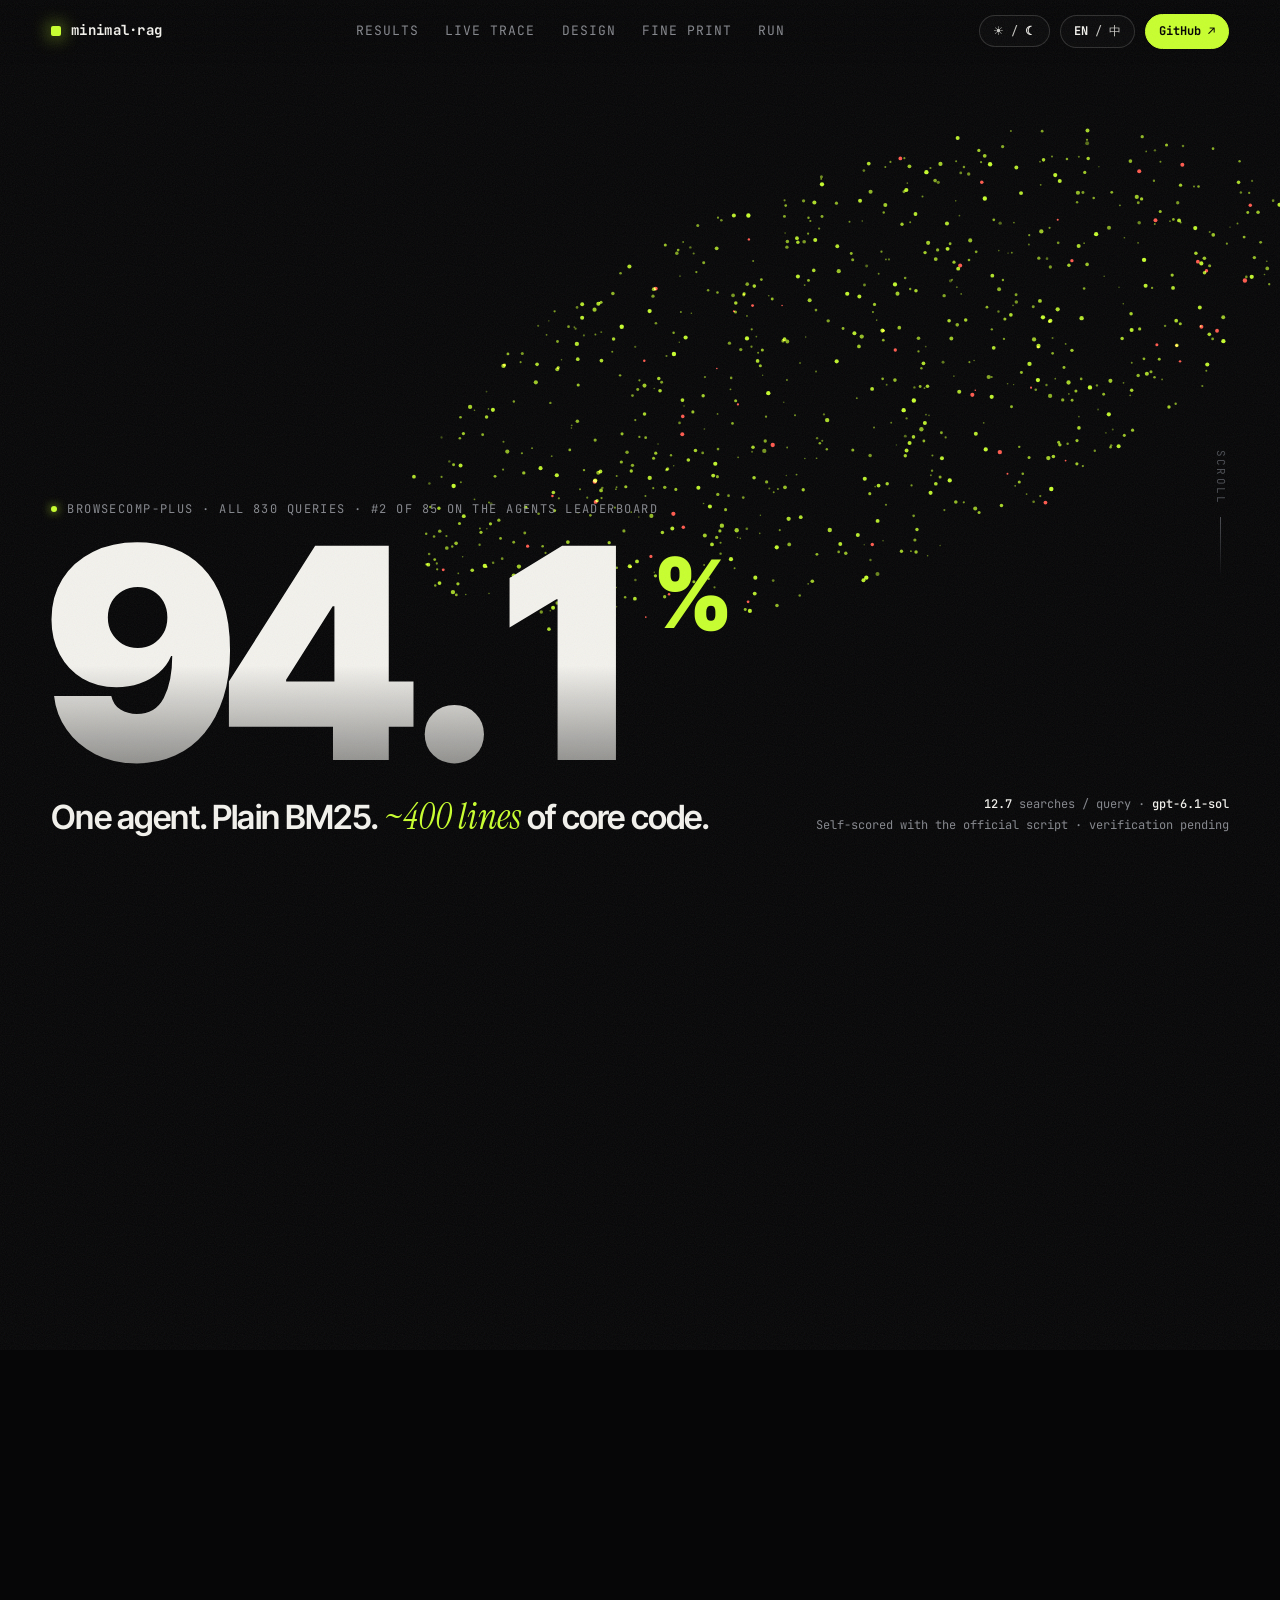
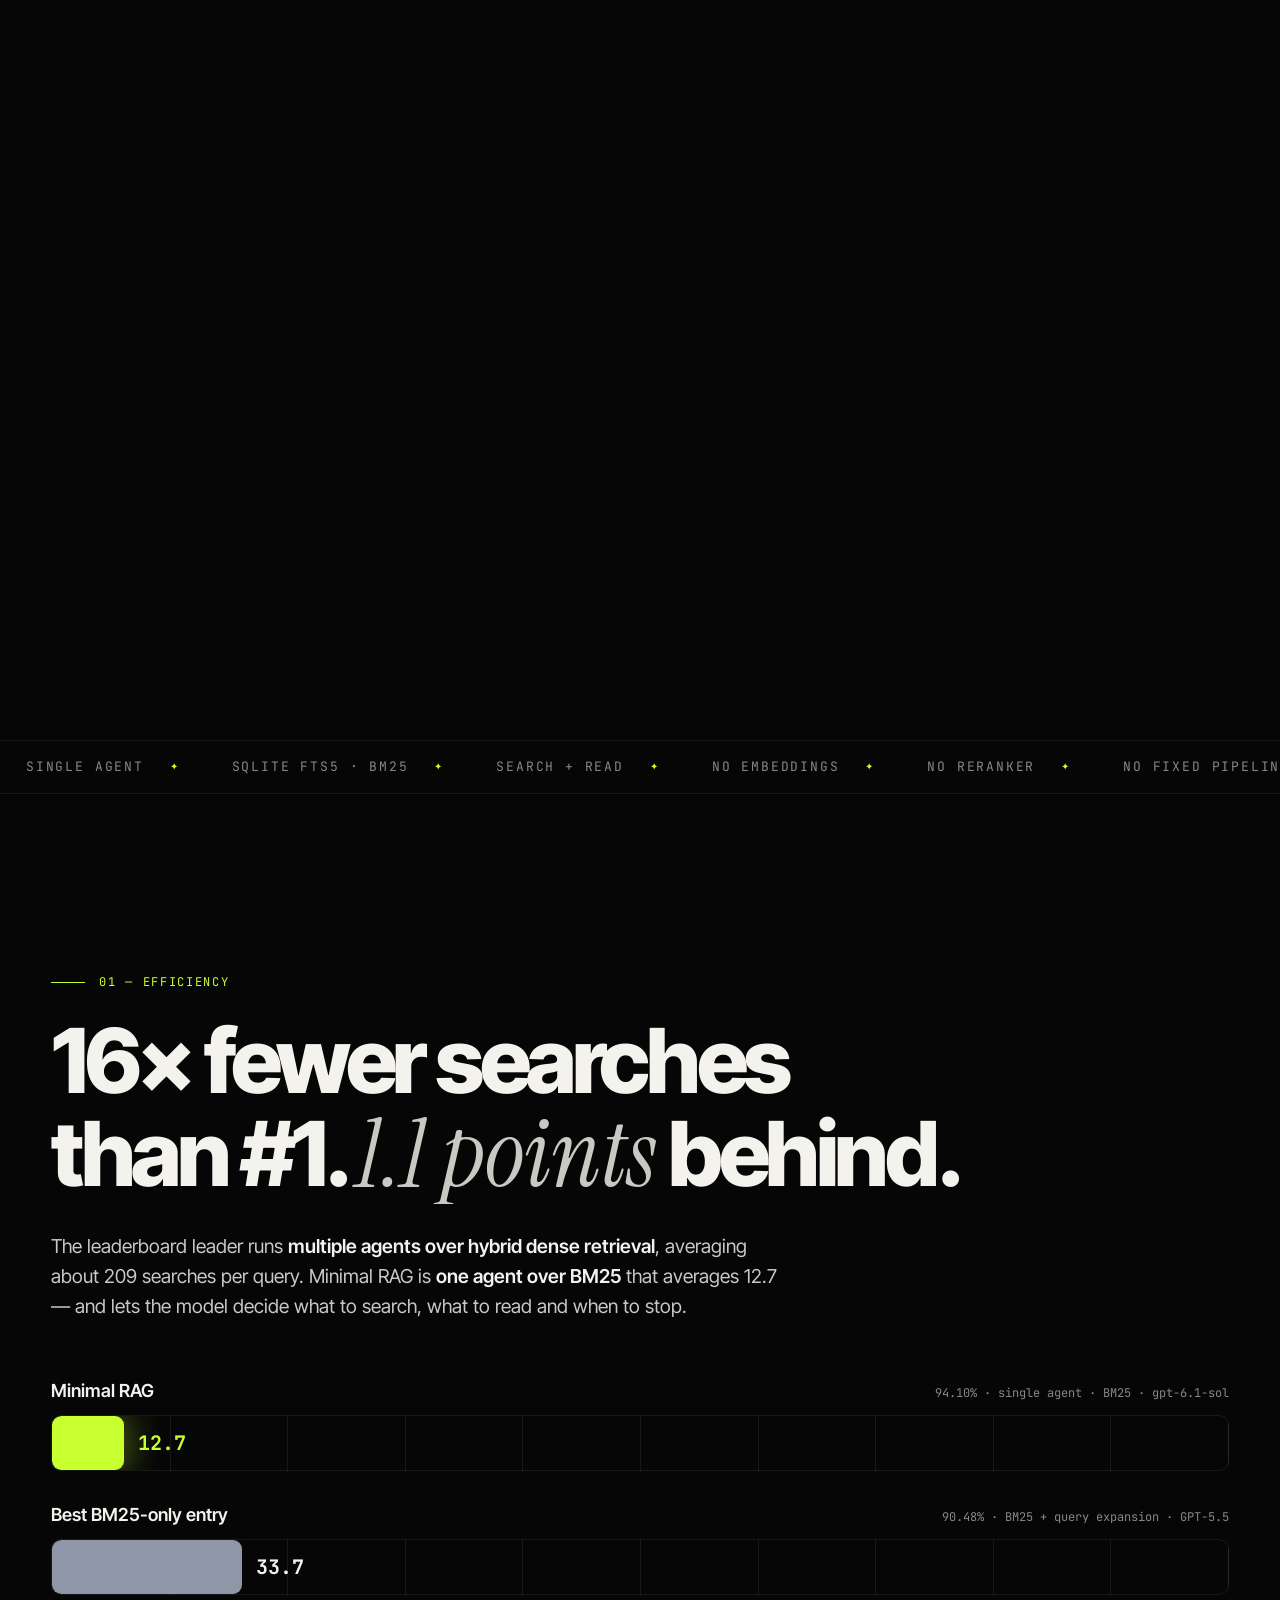
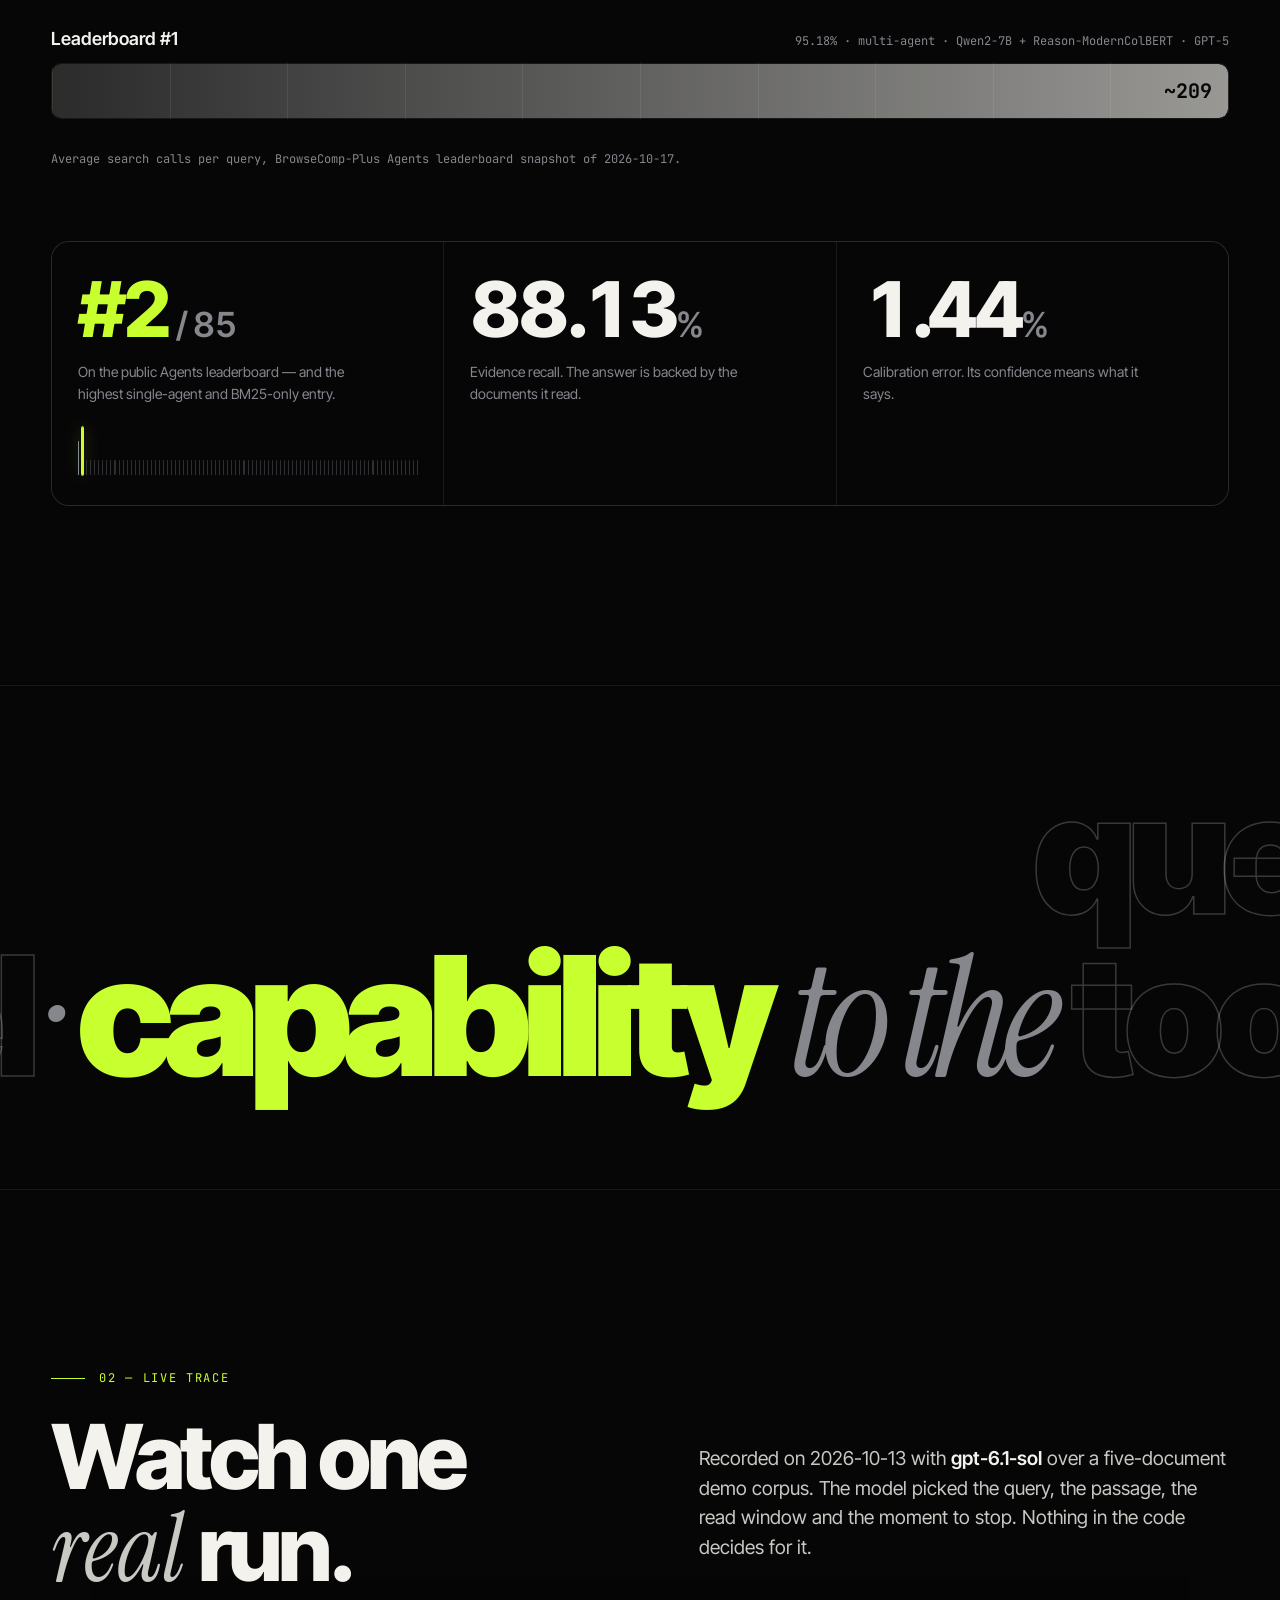
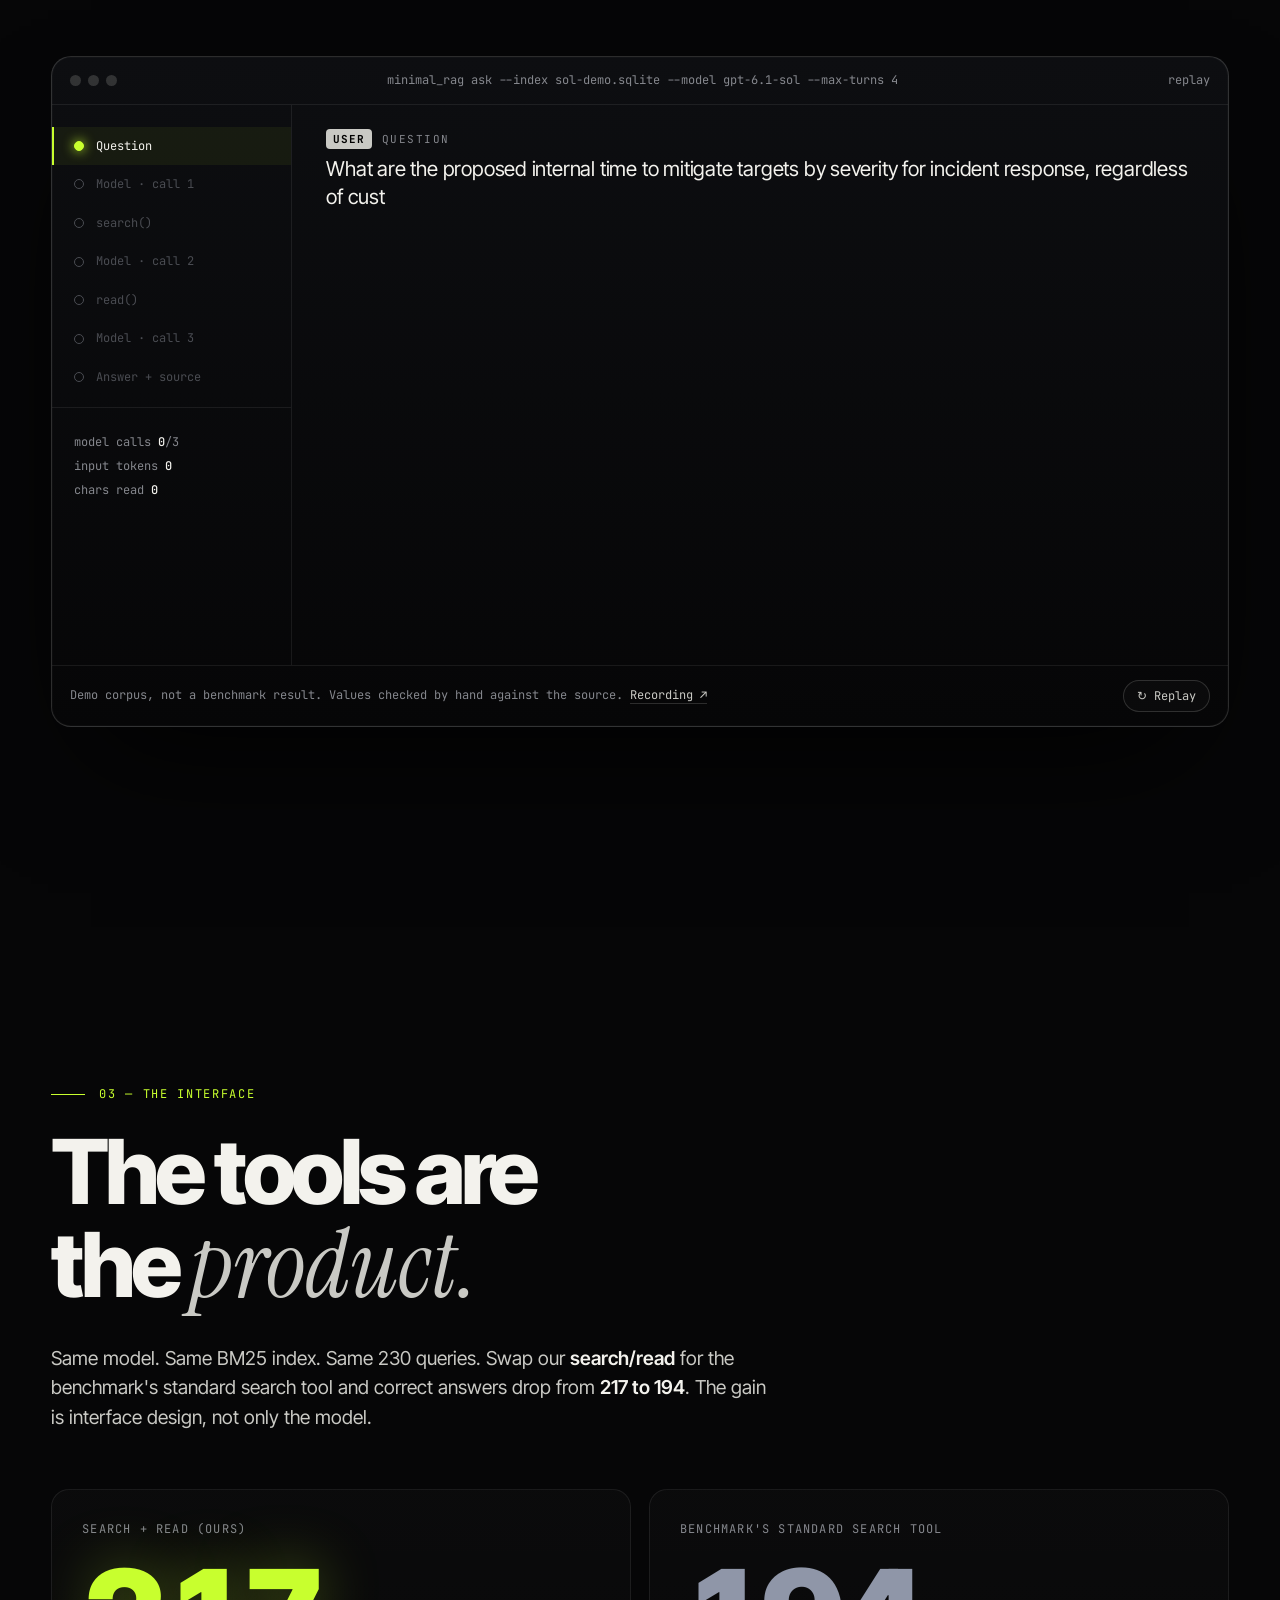
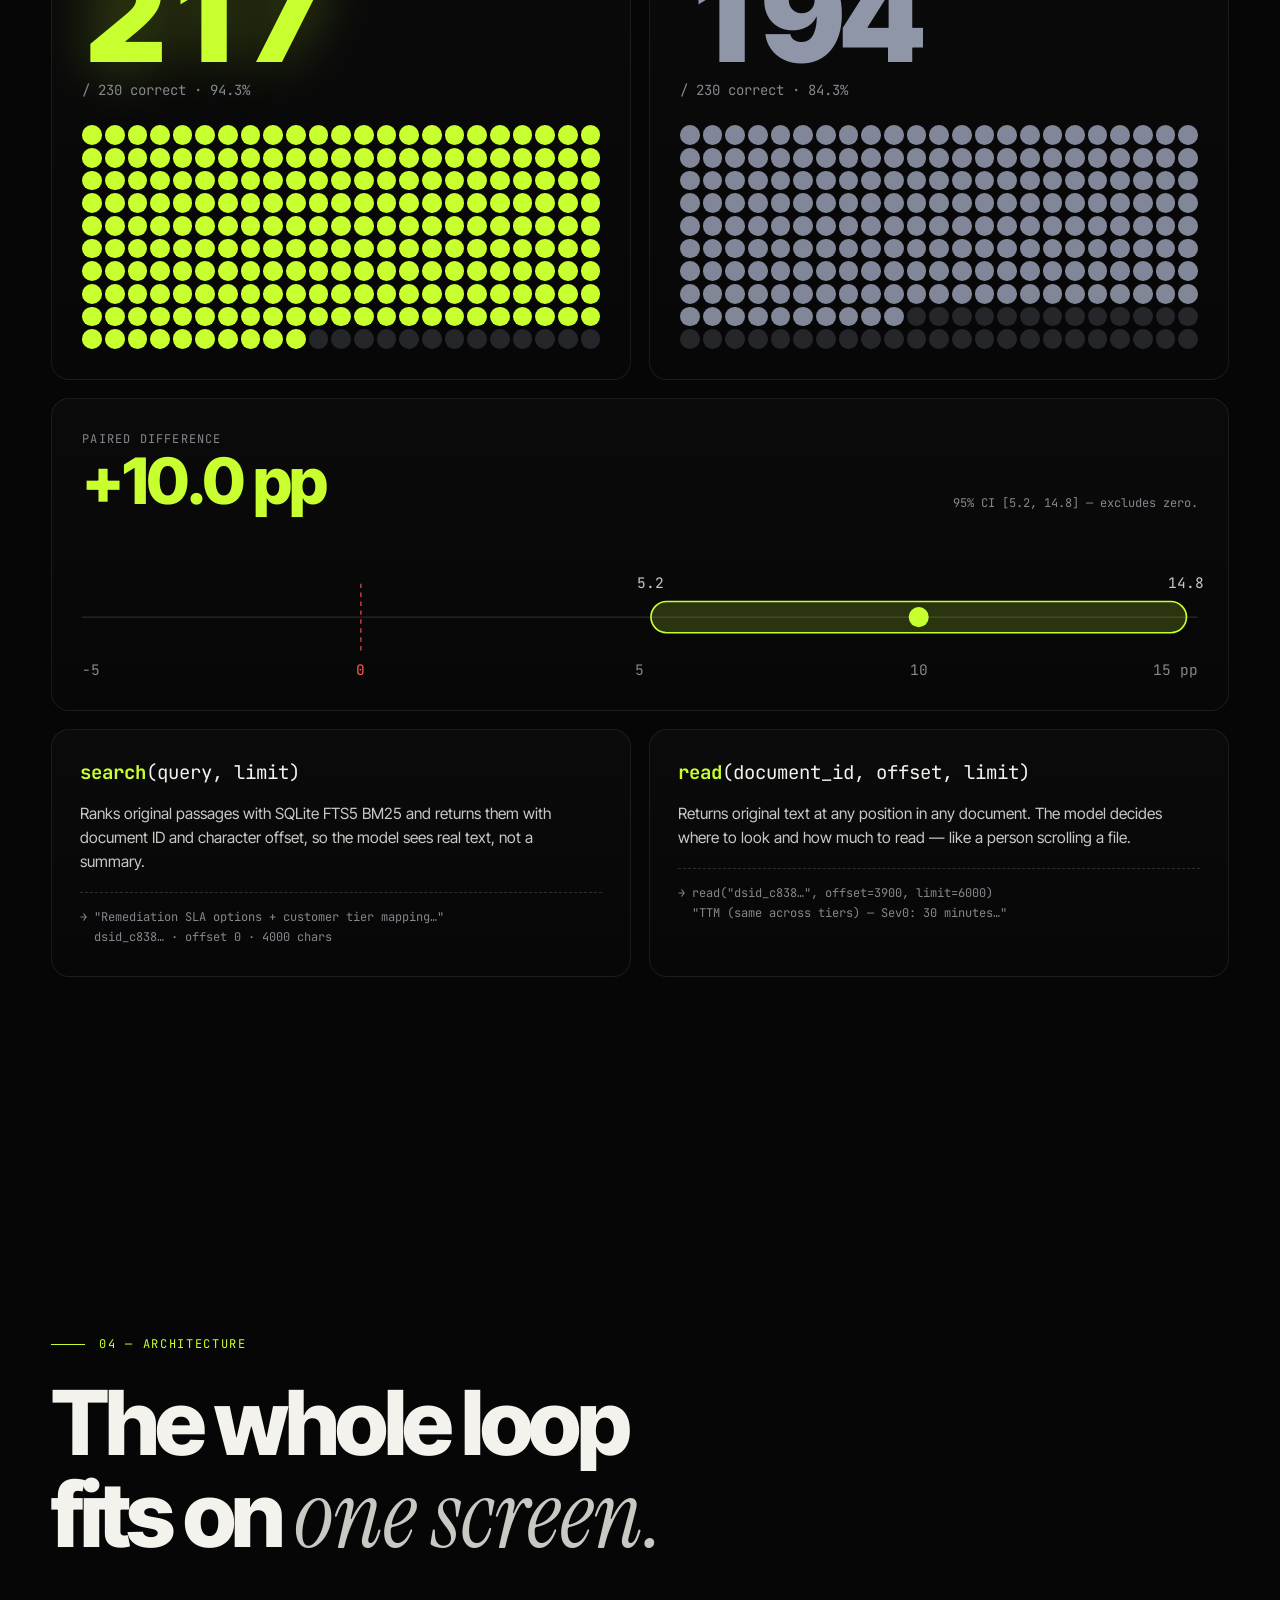
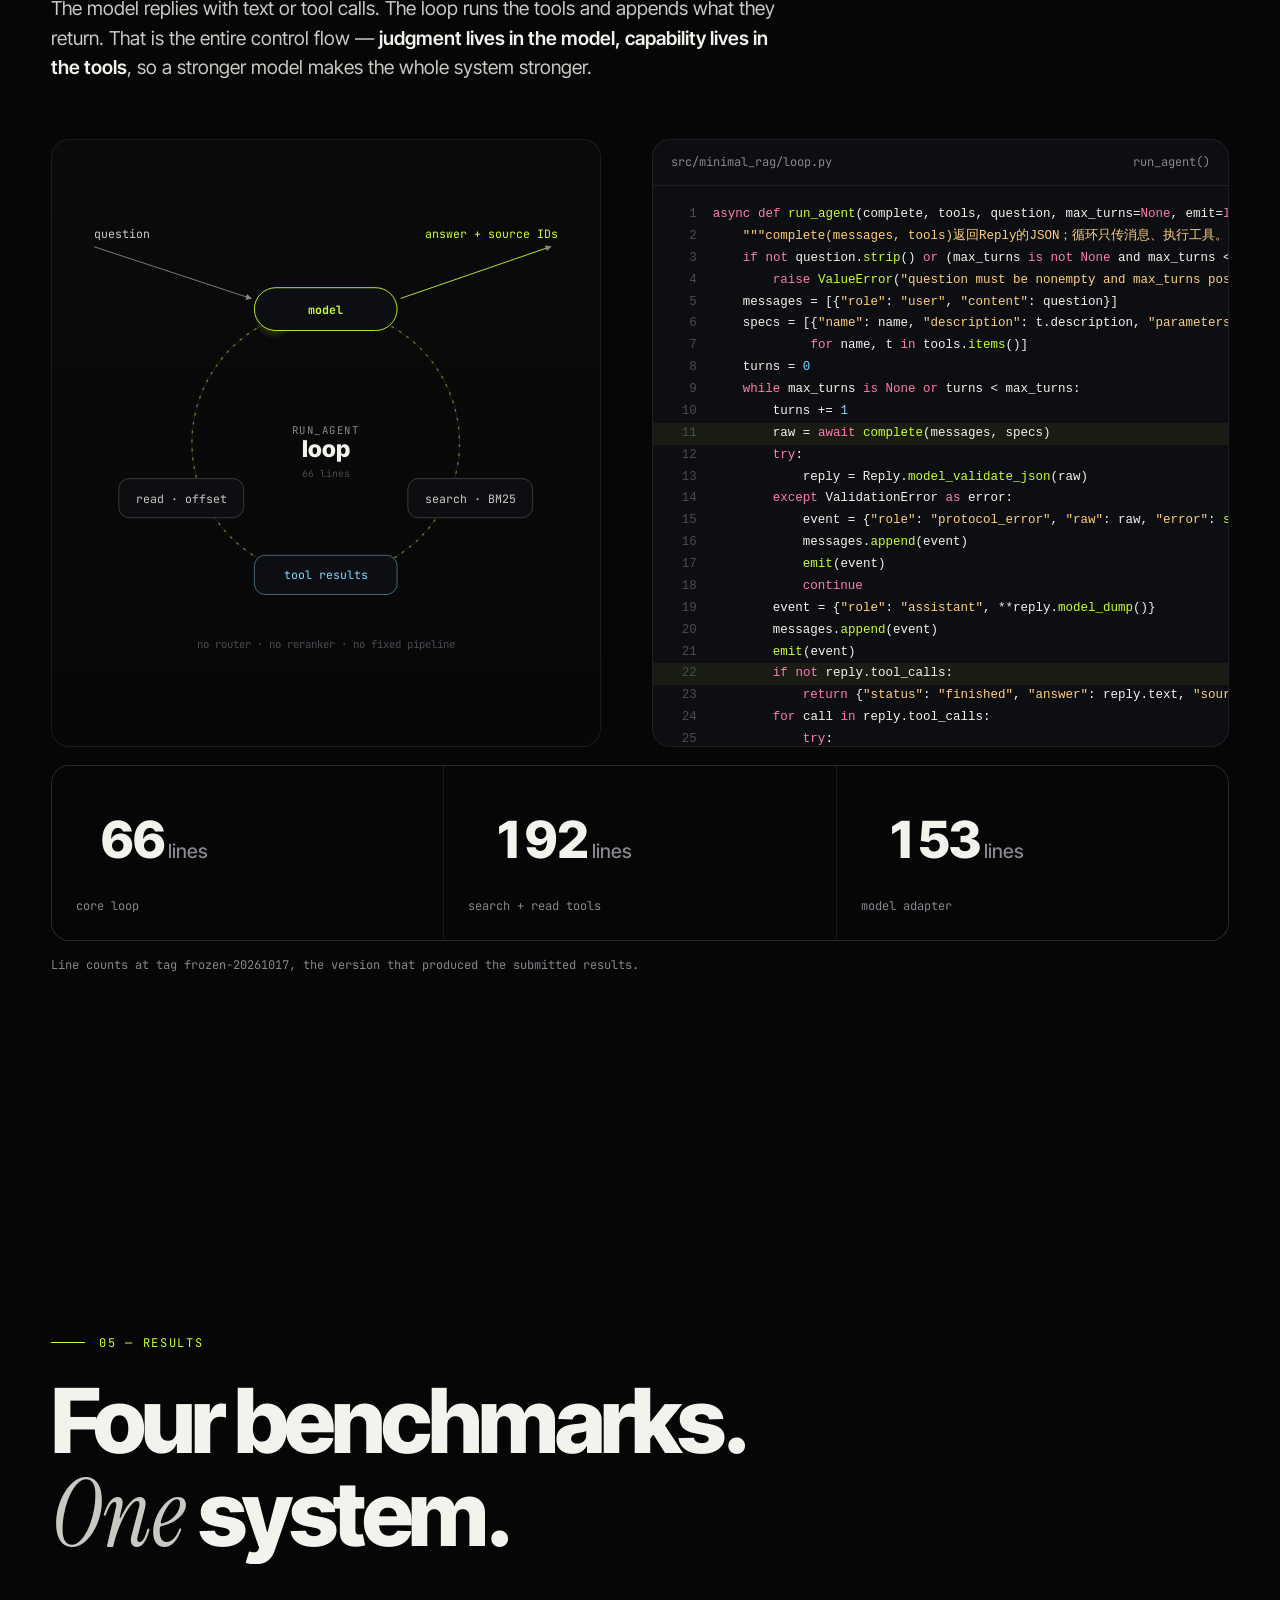
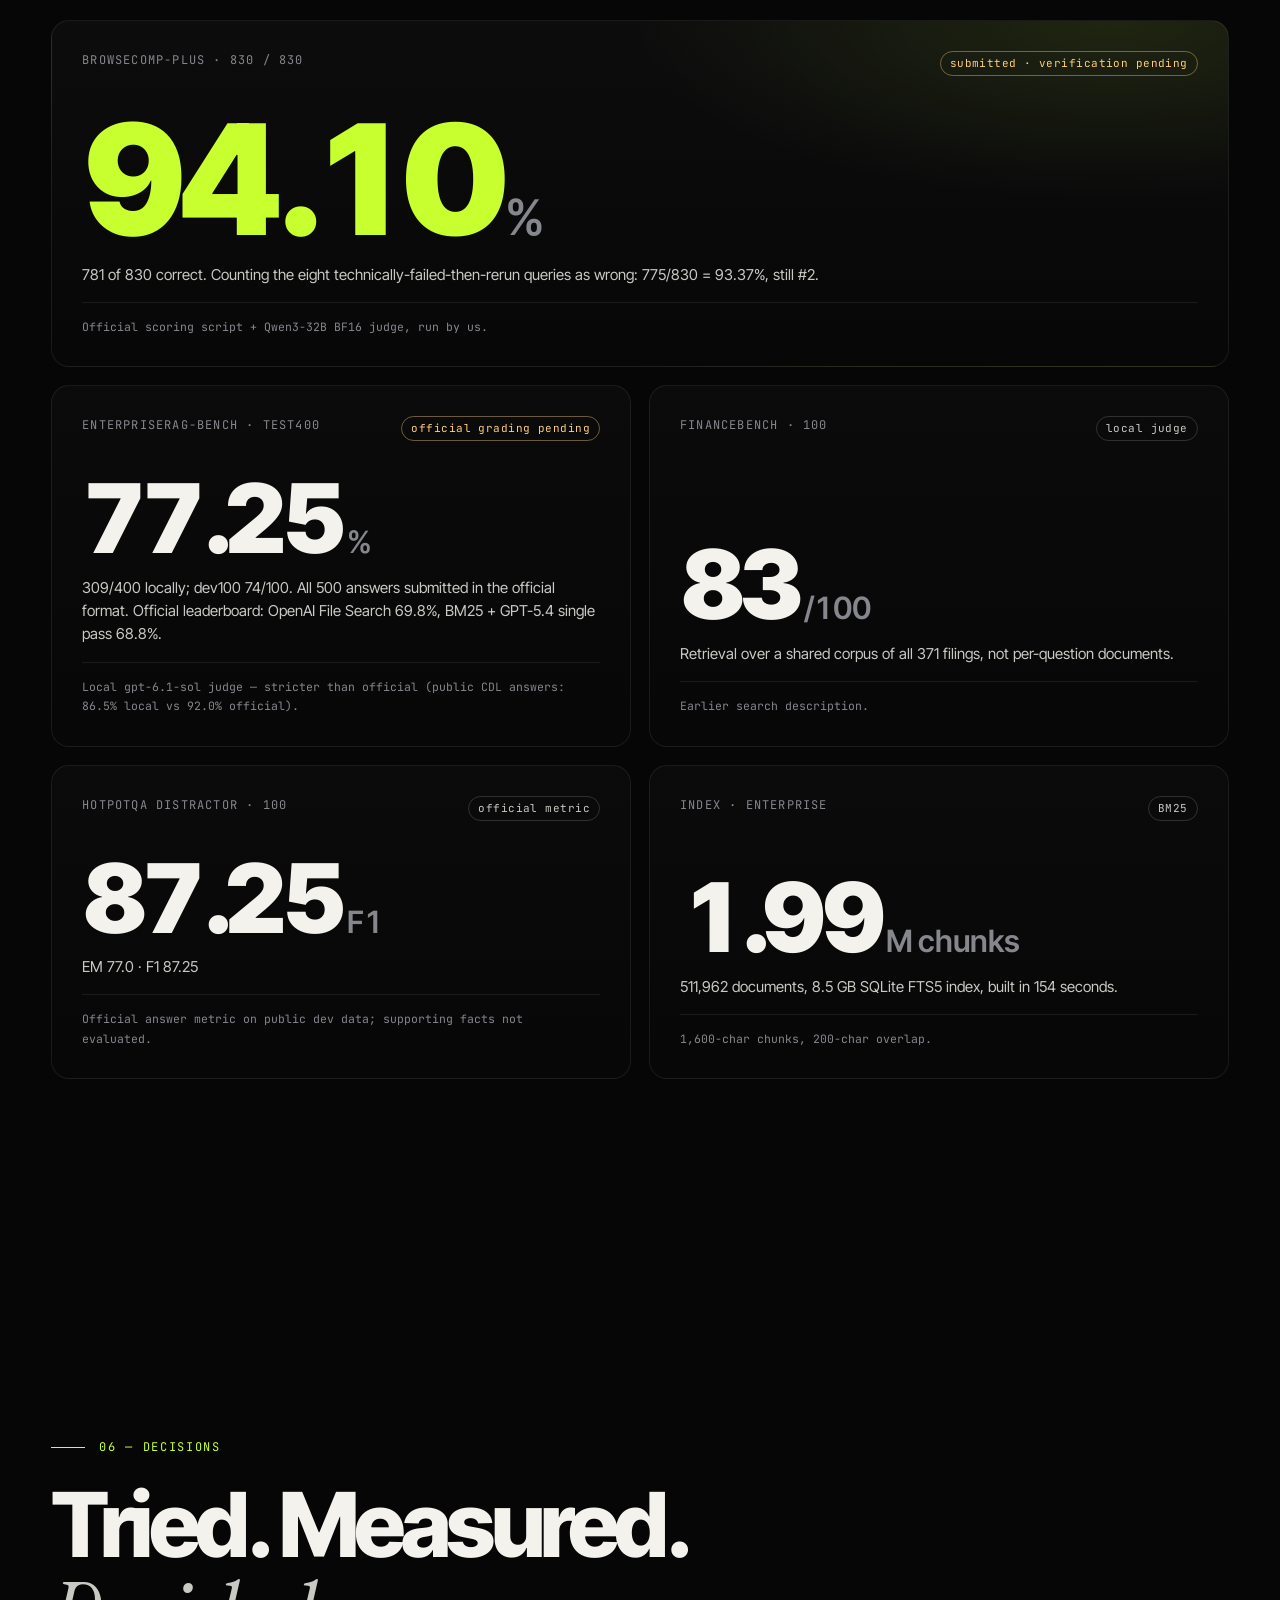
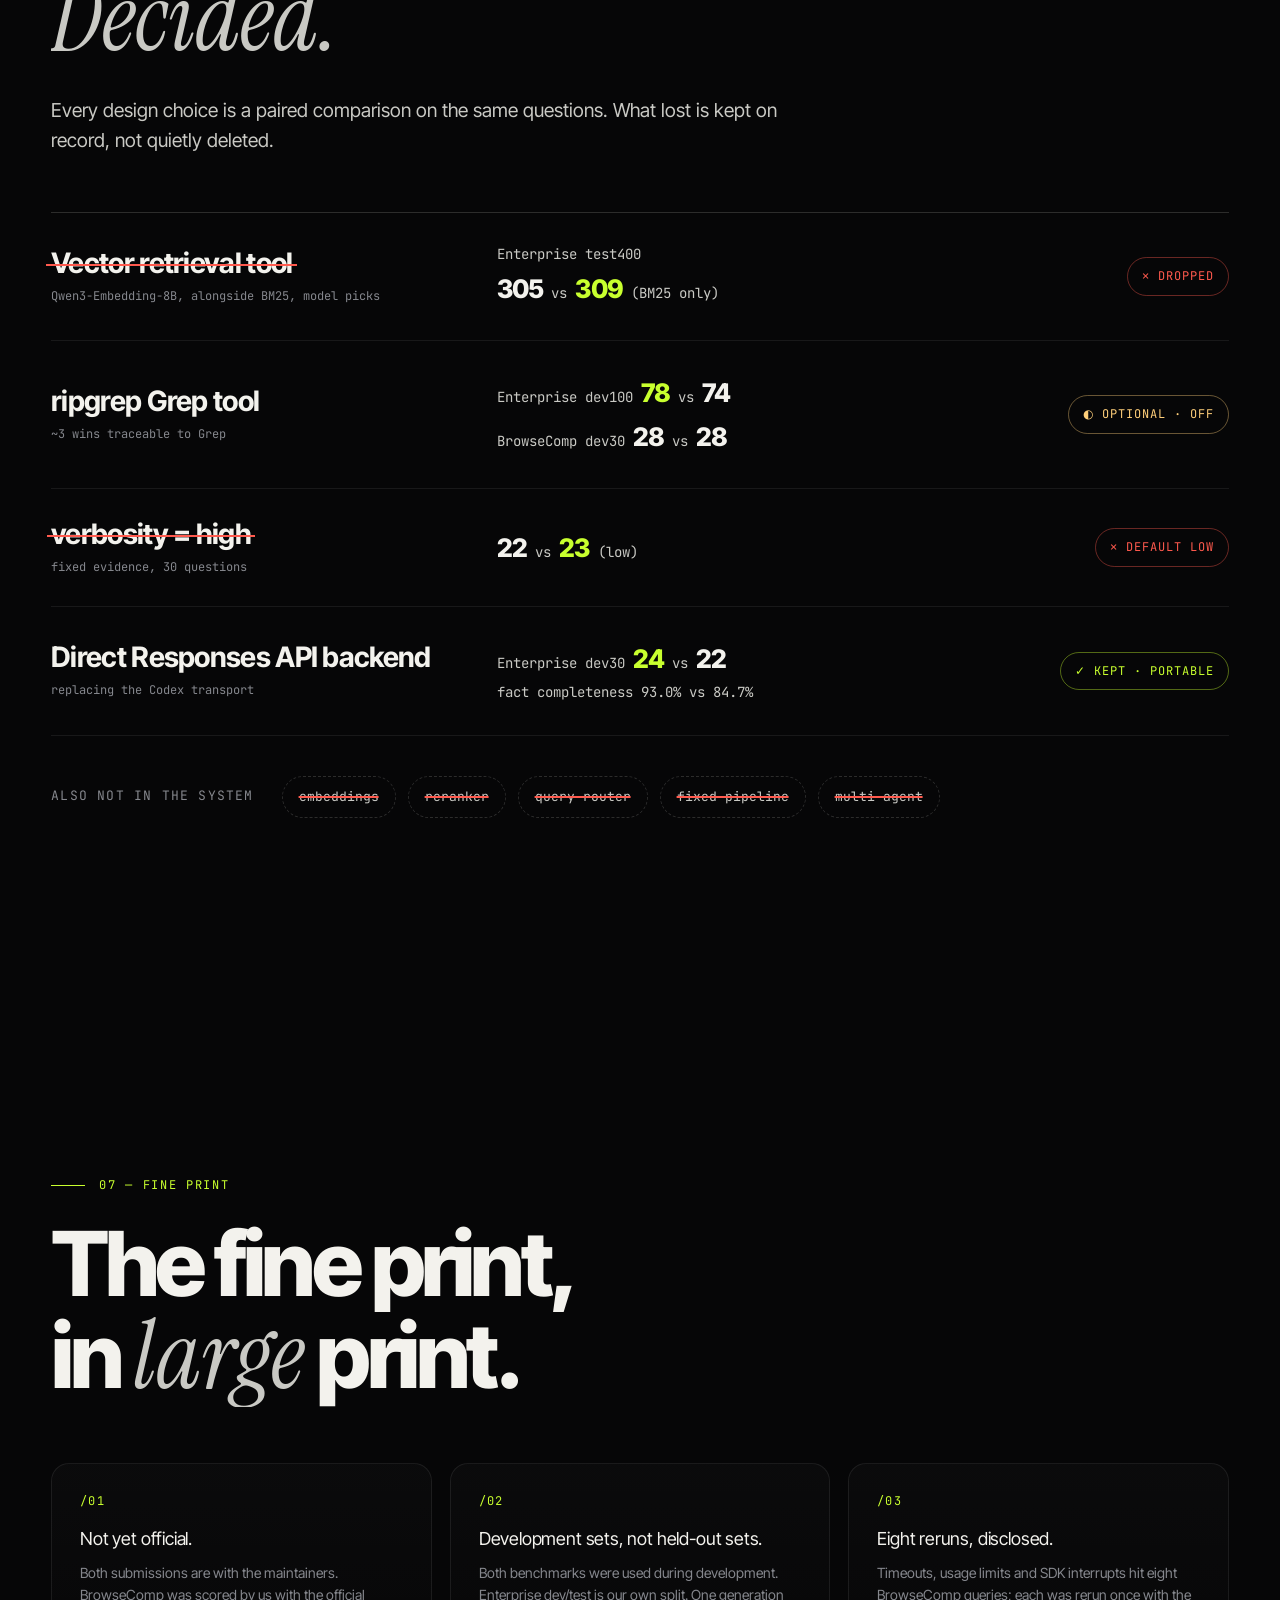
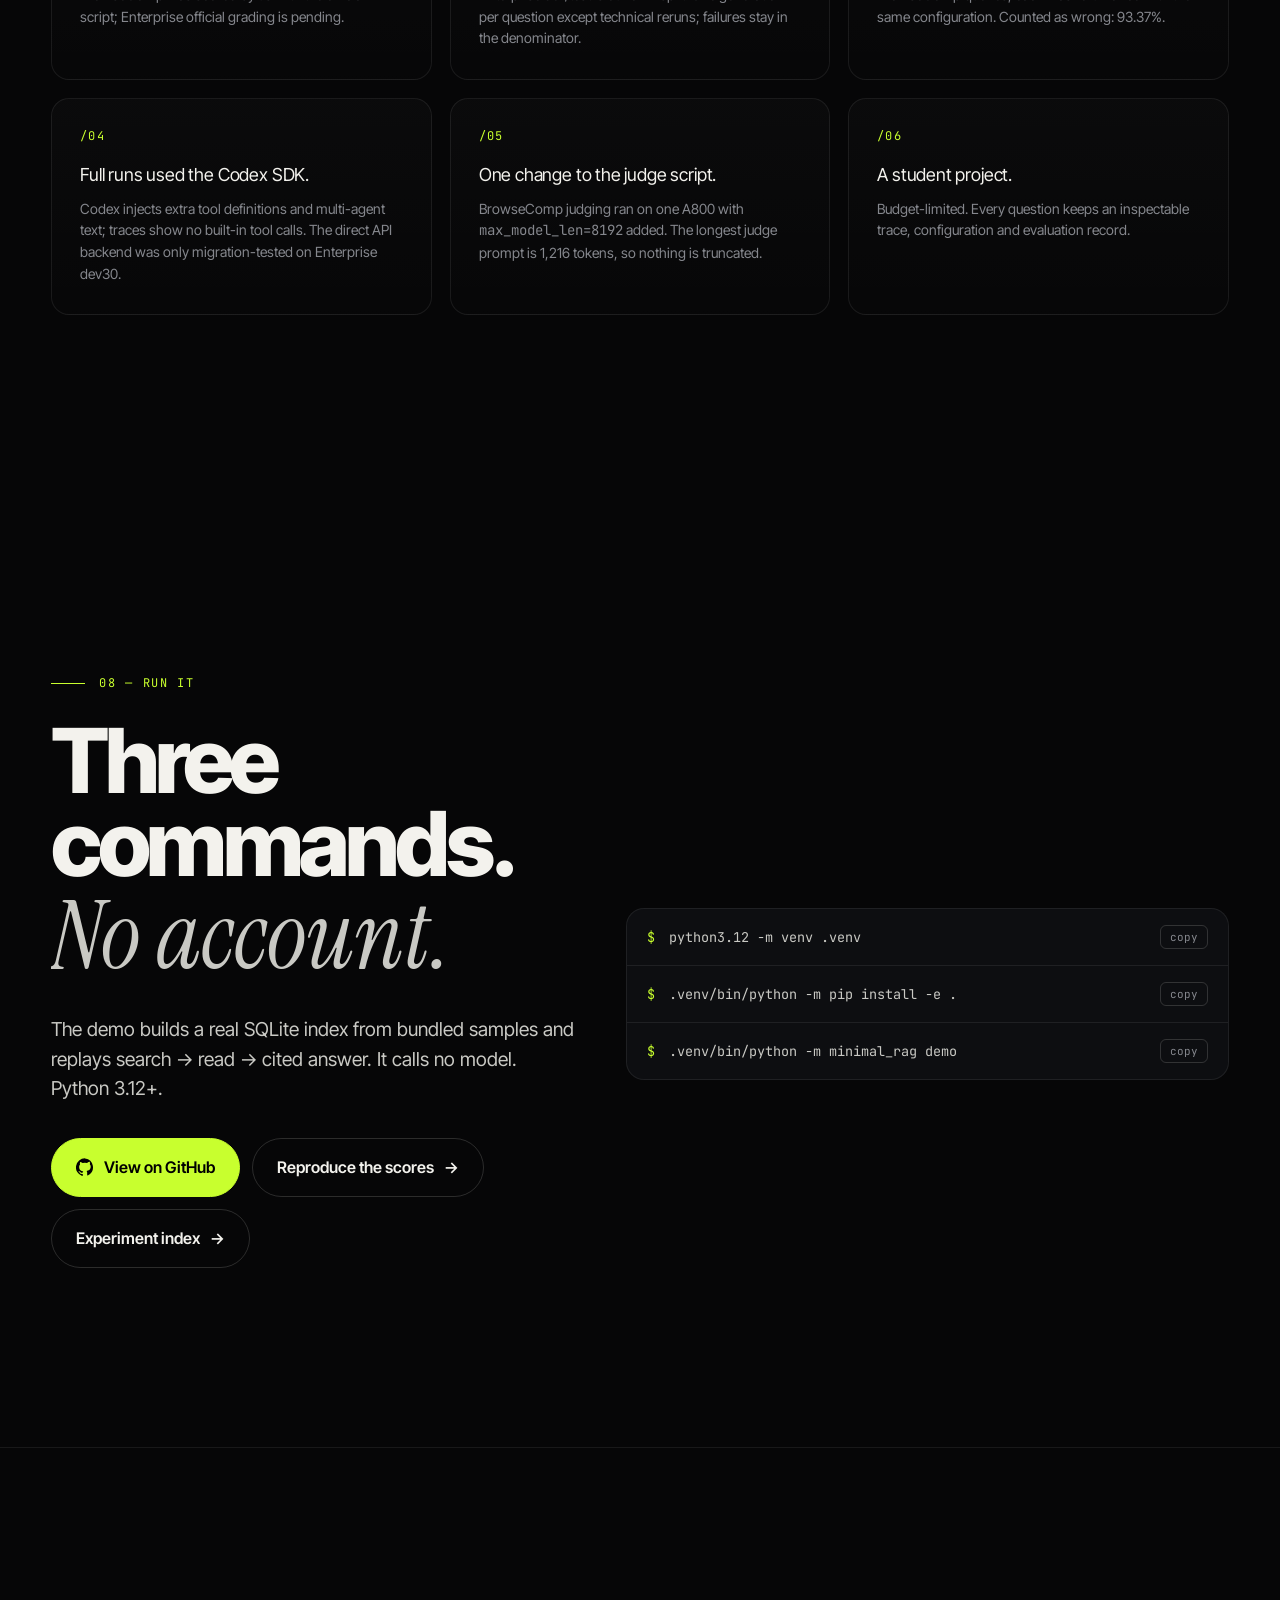
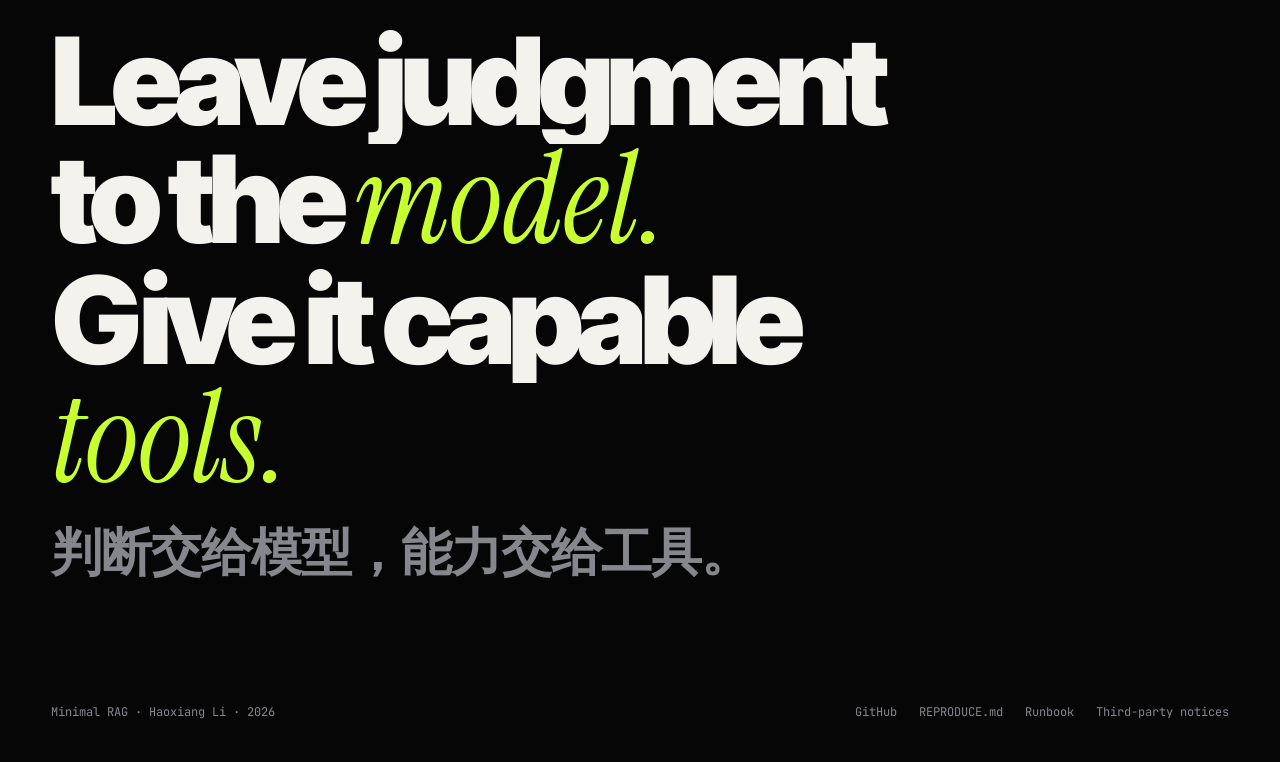
==== docs/index.html @ 76c3c112 "Publish Minimal RAG showcase on GitHub Pages" ====
<!doctype html>
<html lang="en">
<head>
<meta charset="utf-8">
<meta name="viewport" content="width=device-width, initial-scale=1">
<title>Minimal RAG</title>
<meta name="description" content="94.1% on BrowseComp-Plus (all 830 queries) with one agent, plain BM25 and ~400 lines of core code.">
<meta name="color-scheme" content="dark light">
<meta name="theme-color" content="#060607">
<link rel="icon" href="data:image/svg+xml,%3Csvg xmlns='http://www.w3.org/2000/svg' viewBox='0 0 32 32'%3E%3Crect x='4' y='4' width='24' height='24' rx='5' fill='%23c8ff2e'/%3E%3C/svg%3E">
<script>try{var t=localStorage.getItem("theme")}catch(e){}document.documentElement.dataset.theme=t||"dark"</script>
<link rel="preconnect" href="https://fonts.googleapis.com">
<link rel="preconnect" href="https://fonts.gstatic.com" crossorigin>
<link href="https://fonts.googleapis.com/css2?family=Inter+Tight:wght@400;500;600;700;800;900&family=JetBrains+Mono:wght@400;500;700&family=Instrument+Serif:ital@0;1&display=swap" rel="stylesheet">
<style>
:root,.dk{
  --bg-rgb:6,6,7; --fg-rgb:243,242,237;
  --bg:rgb(var(--bg-rgb)); --bg2:#0d0e11; --fg:rgb(var(--fg-rgb)); --fg2:#c9c9c4; --mute:#85878d; --dim:#4a4c52; --cool:#8f96a8;
  --acid-rgb:200,255,46; --ink-rgb:200,255,46; --coral-rgb:255,90,78; --tool-rgb:127,215,255; --warn-rgb:255,207,122;
  --on-acid:#000; --line:rgba(var(--fg-rgb),.08); --line2:rgba(var(--fg-rgb),.16); --shadow:rgba(0,0,0,.9);
  --acid:rgb(var(--acid-rgb)); --ink:rgb(var(--ink-rgb)); --coral:rgb(var(--coral-rgb)); --tool:rgb(var(--tool-rgb)); --warn:rgb(var(--warn-rgb));
}
:root[data-theme="light"]{
  --bg-rgb:247,247,244; --fg-rgb:10,10,12;
  --bg2:#ececE7; --fg2:#2b2c30; --mute:#55575e; --dim:#a2a4a9; --cool:#7b8191;
  --ink-rgb:0,128,48;
  --coral-rgb:220,50,38; --tool-rgb:0,128,140; --warn-rgb:176,96,0;
  --shadow:rgba(20,24,60,.16);
}
:root{
  --sans:"Inter Tight","PingFang SC","Noto Sans SC","Microsoft YaHei",system-ui,sans-serif;
  --mono:"JetBrains Mono",ui-monospace,SFMono-Regular,Menlo,monospace;
  --serif:"Instrument Serif","Songti SC",Georgia,serif;
  --gut:clamp(16px,4vw,56px);
  --max:1320px;
}
*{box-sizing:border-box;margin:0;padding:0}
html{background:var(--bg);color:var(--fg);-webkit-text-size-adjust:100%}
body{background:var(--bg);font-family:var(--sans);font-size:17px;line-height:1.55;overflow-x:hidden;-webkit-font-smoothing:antialiased}
:root[lang="zh-CN"] .en{display:none!important}
:root:not([lang="zh-CN"]) .zh{display:none!important}
a{color:inherit;text-decoration:none}
::selection{background:var(--acid);color:var(--on-acid)}
code,.mono{font-family:var(--mono)}
em.s{font-family:var(--serif);font-style:italic;font-weight:400;letter-spacing:0}

/* grain + vignette */
body::after{content:"";position:fixed;inset:-50%;z-index:100;pointer-events:none;opacity:.07;
  background-image:url("data:image/svg+xml;utf8,<svg xmlns='http://www.w3.org/2000/svg' width='160' height='160'><filter id='n'><feTurbulence type='fractalNoise' baseFrequency='.9' numOctaves='3' stitchTiles='stitch'/></filter><rect width='100%' height='100%' filter='url(%23n)'/></svg>");
  animation:grain 1.2s steps(6) infinite}
@keyframes grain{0%{transform:translate(0,0)}20%{transform:translate(-3%,2%)}40%{transform:translate(2%,-4%)}60%{transform:translate(-4%,-1%)}80%{transform:translate(3%,3%)}100%{transform:translate(0,0)}}

/* progress + nav */
#progress{position:fixed;top:0;left:0;height:2px;width:100%;transform-origin:0 50%;transform:scaleX(0);background:var(--ink);z-index:60}
nav{position:fixed;top:0;left:0;right:0;z-index:50;display:flex;align-items:center;justify-content:space-between;gap:16px;padding:14px var(--gut);
  background:linear-gradient(var(--bg) 0%,rgba(var(--bg-rgb),0) 100%);transition:background .3s}
nav.solid{background:rgba(var(--bg-rgb),.72);backdrop-filter:blur(14px) saturate(1.4);-webkit-backdrop-filter:blur(14px) saturate(1.4);border-bottom:1px solid var(--line)}
.logo{font-family:var(--mono);font-weight:700;font-size:14px;letter-spacing:.02em;display:flex;align-items:center;gap:10px}
.logo i{width:10px;height:10px;background:var(--ink);border-radius:2px;box-shadow:0 0 18px var(--acid);animation:blink 2.4s infinite}
@keyframes blink{50%{opacity:.35}}
.navlinks{display:flex;gap:26px;font-size:13px;color:var(--mute);font-family:var(--mono);text-transform:uppercase;letter-spacing:.08em}
.navlinks a:hover{color:var(--fg)}
.navr{display:flex;gap:10px;align-items:center}
.pill{font-family:var(--mono);font-size:12px;border:1px solid var(--line2);border-radius:99px;padding:7px 13px;color:var(--fg2);background:rgba(var(--fg-rgb),.02);cursor:pointer;transition:border-color .2s,color .2s,background .2s;white-space:nowrap}
.pill:hover{border-color:var(--ink);color:var(--fg)}
.pill.solid{background:var(--acid);color:var(--on-acid);border-color:var(--acid);font-weight:700}
.pill.solid:hover{background:var(--fg);border-color:var(--fg);color:var(--bg)}
#lang b,#theme b{color:var(--fg)}
:root[data-theme="light"] #theme .moon,:root:not([data-theme="light"]) #theme .sun{display:none}
@media (max-width:860px){.navlinks{display:none}}
@media (max-width:480px){#nav{gap:8px}#nav .logo{font-size:12px;gap:6px}.navr{gap:4px}#nav .pill{font-size:11px;padding:7px 6px}}

/* hero */
#hero{position:relative;height:260vh}
.stage{position:sticky;top:0;height:100vh;height:100svh;overflow:hidden}
#field{position:absolute;inset:0;width:100%;height:100%;display:block}
.hero-a,.hero-b{position:absolute;left:var(--gut);right:var(--gut);pointer-events:none}
.hero-a{bottom:clamp(28px,7vh,80px)}
.eyebrow{font-family:var(--mono);font-size:12px;letter-spacing:.12em;text-transform:uppercase;color:var(--mute);display:flex;gap:10px;align-items:center;flex-wrap:wrap}
.eyebrow .dot{width:6px;height:6px;border-radius:50%;background:var(--ink);box-shadow:0 0 10px var(--acid)}
.big{font-weight:900;font-size:clamp(108px,23vw,380px);line-height:.8;letter-spacing:-.065em;margin:18px 0 0 -.04em;
  background:linear-gradient(180deg,var(--fg) 0%,var(--fg) 55%,rgba(var(--fg-rgb),.55) 100%);-webkit-background-clip:text;background-clip:text;color:transparent;
  font-variant-numeric:tabular-nums}
.big sup{font-size:.32em;vertical-align:top;position:relative;top:.22em;letter-spacing:-.03em;color:var(--ink);-webkit-text-fill-color:var(--ink);margin-left:.04em}
.herosub{display:flex;justify-content:space-between;align-items:flex-end;gap:24px;margin-top:22px;flex-wrap:wrap}
.herosub h1{font-weight:600;font-size:clamp(22px,2.6vw,38px);line-height:1.08;letter-spacing:-.025em;max-width:20em}
.herosub h1 em.s{color:var(--ink);font-size:1.12em}
.hero-meta{font-family:var(--mono);font-size:12px;color:var(--mute);text-align:right;line-height:1.8}
.hero-meta b{color:var(--fg);font-weight:500}
.hero-b{top:clamp(76px,13vh,140px);opacity:0}
.hero-b h2{font-weight:700;font-size:clamp(28px,4.2vw,64px);letter-spacing:-.035em;line-height:1}
.hero-b h2 .ok{color:var(--ink)} .hero-b h2 .no{color:var(--coral)}
.hero-b p{color:var(--mute);margin-top:12px;font-size:15px;max-width:44em}
.legend{position:absolute;left:var(--gut);right:var(--gut);bottom:clamp(24px,6vh,64px);display:flex;gap:22px;flex-wrap:wrap;font-family:var(--mono);font-size:12px;color:var(--mute);opacity:0;pointer-events:none}
.legend span{display:flex;align-items:center;gap:8px}
.legend i{width:9px;height:9px;border-radius:50%;display:inline-block}
.scrollhint{position:absolute;right:var(--gut);top:50%;writing-mode:vertical-rl;font-family:var(--mono);font-size:11px;letter-spacing:.2em;color:var(--dim);text-transform:uppercase}
.scrollhint::after{content:"";display:inline-block;width:1px;height:60px;background:linear-gradient(var(--dim),transparent);margin-top:12px;animation:drip 1.8s infinite}
@keyframes drip{0%{transform:scaleY(0);transform-origin:top}50%{transform:scaleY(1);transform-origin:top}51%{transform-origin:bottom}100%{transform:scaleY(0);transform-origin:bottom}}
#tip{position:fixed;z-index:70;pointer-events:none;font-family:var(--mono);font-size:12px;padding:8px 10px;border-radius:8px;background:rgba(var(--bg-rgb),.92);border:1px solid var(--line2);opacity:0;transform:translate(14px,14px);transition:opacity .15s;white-space:nowrap}
#tip b{font-weight:700}
@media (max-width:760px){.hero-meta{text-align:left}.scrollhint{display:none}}

/* marquee */
.marquee{border-block:1px solid var(--line);overflow:hidden;background:var(--bg);position:relative;z-index:2}
.marquee .track{display:flex;width:max-content;animation:mq 38s linear infinite}
.marquee span{font-family:var(--mono);font-size:13px;letter-spacing:.14em;text-transform:uppercase;color:var(--mute);padding:16px 26px;white-space:nowrap;display:flex;align-items:center;gap:26px}
.marquee span::after{content:"✦";color:var(--ink);font-size:10px}
@keyframes mq{to{transform:translateX(-50%)}}

/* sections */
section.s{position:relative;padding:clamp(96px,14vw,180px) var(--gut);max-width:calc(var(--max) + 2*var(--gut));margin:0 auto}
.kicker{font-family:var(--mono);font-size:12px;letter-spacing:.14em;text-transform:uppercase;color:var(--ink);display:flex;align-items:center;gap:14px;margin-bottom:28px}
.kicker::before{content:"";width:34px;height:1px;background:var(--ink)}
h2.h{font-weight:800;font-size:clamp(40px,7vw,108px);line-height:.92;letter-spacing:-.05em;max-width:12em}
h2.h em.s{font-size:1.06em;color:var(--fg2)}
.lede{color:var(--fg2);font-size:clamp(17px,1.5vw,21px);max-width:38em;margin-top:28px;line-height:1.55}
.lede b{color:var(--fg);font-weight:600}
.grid2{display:grid;grid-template-columns:1.1fr 1fr;gap:clamp(32px,5vw,80px);align-items:start}
@media (max-width:900px){.grid2{grid-template-columns:1fr}}
.note{font-family:var(--mono);font-size:12px;color:var(--mute);line-height:1.7}
.note a{color:var(--fg2);border-bottom:1px solid var(--line2)}
.note a:hover{color:var(--ink);border-color:var(--ink)}

/* reveal */
.rv{opacity:0;transform:translateY(34px);transition:opacity .9s cubic-bezier(.2,.7,.2,1),transform .9s cubic-bezier(.2,.7,.2,1);transition-delay:calc(var(--i,0)*90ms)}
.rv.in{opacity:1;transform:none}
.mask{display:block;overflow:hidden;padding-bottom:.08em}
.mask>span{display:inline-block;transform:translateY(105%);transition:transform 1.1s cubic-bezier(.16,1,.3,1);transition-delay:calc(var(--i,0)*80ms)}
.in .mask>span,.mask.in>span{transform:none}

/* card spotlight */
.card{position:relative;border:1px solid var(--line);border-radius:18px;background:linear-gradient(180deg,rgba(var(--fg-rgb),.025),rgba(var(--fg-rgb),.008));overflow:hidden;isolation:isolate}
.card::before{content:"";position:absolute;inset:0;z-index:-1;opacity:0;transition:opacity .3s;
  background:radial-gradient(420px circle at var(--mx,50%) var(--my,50%),rgba(var(--acid-rgb),.10),transparent 60%)}
.card:hover::before{opacity:1}
.card::after{content:"";position:absolute;inset:0;border-radius:inherit;padding:1px;pointer-events:none;opacity:0;transition:opacity .3s;
  background:radial-gradient(300px circle at var(--mx,50%) var(--my,50%),rgba(var(--acid-rgb),.6),transparent 60%);
  -webkit-mask:linear-gradient(#000 0 0) content-box,linear-gradient(#000 0 0);-webkit-mask-composite:xor;mask-composite:exclude}
.card:hover::after{opacity:1}

/* 01 efficiency */
.bars{margin-top:56px;display:flex;flex-direction:column;gap:30px}
.bar .lab{display:flex;justify-content:space-between;align-items:baseline;gap:16px;margin-bottom:10px;flex-wrap:wrap}
.bar .lab b{font-weight:600;font-size:18px}
.bar .lab small{font-family:var(--mono);font-size:12px;color:var(--mute)}
.bar .rail{height:56px;border-radius:10px;background:repeating-linear-gradient(90deg,var(--line) 0 1px,transparent 1px 10%);position:relative;overflow:hidden;border:1px solid var(--line)}
.bar .fill{position:absolute;inset:0 auto 0 0;width:var(--w);transform:scaleX(0);transform-origin:left;transition:transform 1.6s cubic-bezier(.16,1,.3,1);background:var(--c,var(--cool));border-radius:9px}
.in .bar .fill{transform:scaleX(1)}
.bar .val{position:absolute;top:50%;transform:translateY(-50%);left:calc(var(--w) + 14px);font-family:var(--mono);font-weight:700;font-size:20px;white-space:nowrap}
.bar.ours .fill{background:var(--acid);box-shadow:0 0 40px rgba(var(--acid-rgb),.5)}
.bar.ours .val{color:var(--ink)}
.bar.top .val{left:auto;right:16px;color:var(--bg)}
.bar.top .fill{background:linear-gradient(90deg,rgba(var(--fg-rgb),.16),rgba(var(--fg-rgb),.62))}
.stats{display:grid;grid-template-columns:repeat(3,1fr);gap:1px;background:var(--line);border:1px solid var(--line);border-radius:18px;overflow:hidden;margin-top:72px}
.stat{background:var(--bg);padding:30px 26px}
.stat .n{font-weight:800;font-size:clamp(48px,6vw,88px);letter-spacing:-.05em;line-height:1;font-variant-numeric:tabular-nums}
.stat .n small{font-size:.45em;letter-spacing:-.02em;color:var(--mute);font-weight:600}
.stat p{color:var(--mute);font-size:14px;margin-top:12px;max-width:22em}
.stat.acid .n{color:var(--ink)}
@media (max-width:760px){.stats{grid-template-columns:1fr}}
.ranks{display:flex;gap:3px;margin-top:22px;height:48px;align-items:flex-end}
.ranks i{flex:1;height:30%;background:var(--dim);border-radius:2px;opacity:.6;transform:scaleY(0);transform-origin:bottom;transition:transform .6s cubic-bezier(.16,1,.3,1);transition-delay:calc(var(--k)*8ms)}
.in .ranks i{transform:scaleY(1)}
.ranks i.me{height:100%;background:var(--acid);opacity:1;box-shadow:0 0 16px var(--acid);outline:1px solid var(--ink)}
.ranks i.one{height:70%;background:var(--cool);opacity:.9}

/* kinetic */
.kinetic{overflow:hidden;padding:clamp(40px,7vw,90px) 0;border-block:1px solid var(--line);position:relative;z-index:2;background:var(--bg)}
.kinetic .row{white-space:nowrap;font-weight:900;font-size:clamp(64px,13vw,220px);letter-spacing:-.06em;line-height:.95;will-change:transform}
.kinetic .row span{color:transparent;-webkit-text-stroke:1.5px rgba(var(--fg-rgb),.22)}
.kinetic .row span.f{color:var(--fg);-webkit-text-stroke:0}
.kinetic .row span.a{color:var(--ink);-webkit-text-stroke:0}
.kinetic .row span.ar{font-family:var(--serif);font-style:italic;font-weight:400;-webkit-text-stroke:0;color:var(--mute);padding:0 .12em}

/* 02 trace */
.term{margin-top:56px;border-radius:20px;border:1px solid var(--line2);background:linear-gradient(180deg,var(--bg2),var(--bg));box-shadow:0 60px 120px -40px var(--shadow),0 0 0 1px rgba(var(--fg-rgb),.02) inset;overflow:hidden}
.term-top{display:flex;align-items:center;gap:14px;padding:14px 18px;border-bottom:1px solid var(--line);font-family:var(--mono);font-size:12px;color:var(--mute)}
.lights{display:flex;gap:7px}.lights i{width:11px;height:11px;border-radius:50%;background:var(--line2)}
.term-top .t{flex:1;text-align:center;overflow:hidden;text-overflow:ellipsis;white-space:nowrap}
.term-body{display:grid;grid-template-columns:240px 1fr;min-height:560px}
.steps{border-right:1px solid var(--line);padding:22px 0;font-family:var(--mono);font-size:12px}
.steps li{list-style:none;padding:10px 22px;color:var(--dim);display:flex;gap:12px;align-items:center;transition:color .3s,background .3s;position:relative}
.steps li::before{content:"";width:8px;height:8px;border-radius:50%;border:1px solid currentColor;flex:none;transition:background .3s}
.steps li.on{color:var(--fg)}
.steps li.on::before{background:var(--ink);border-color:var(--ink);box-shadow:0 0 12px var(--ink)}
.steps li.cur{background:rgba(var(--acid-rgb),.06)}
.steps li.cur::after{content:"";position:absolute;left:0;top:0;bottom:0;width:2px;background:var(--ink)}
.steps .meter{padding:22px;margin-top:10px;border-top:1px solid var(--line);color:var(--mute);line-height:2}
.steps .meter b{color:var(--fg);font-weight:500;font-variant-numeric:tabular-nums}
.log{padding:24px clamp(18px,3vw,34px) 34px;font-family:var(--mono);font-size:13.5px;line-height:1.7;overflow:hidden;position:relative}
.log .blk{margin-bottom:18px;opacity:0;transform:translateY(8px);transition:opacity .4s,transform .4s}
.log .blk.show{opacity:1;transform:none}
.who{font-size:11px;letter-spacing:.14em;text-transform:uppercase;color:var(--mute);margin-bottom:6px;display:flex;gap:10px;align-items:center}
.who .tag{color:#000;background:var(--ink);padding:1px 7px;border-radius:4px;font-weight:700;letter-spacing:.08em}
.who .tag.u{background:var(--fg2)}
.who .tag.t{background:var(--tool)}
.q{font-family:var(--sans);font-size:clamp(17px,1.6vw,22px);color:var(--fg);line-height:1.35;letter-spacing:-.01em}
.call{color:var(--fg2)} .call .fn{color:var(--ink)} .call .k{color:var(--tool)} .call .str{color:var(--warn)} .call .num{color:#ff9cd3}
.hits{border:1px solid var(--line);border-radius:10px;overflow:hidden}
.hit{display:grid;grid-template-columns:28px 1fr auto;gap:12px;padding:9px 14px;border-bottom:1px solid var(--line);font-size:12.5px;color:var(--mute);transition:background .4s,color .4s}
.hit:last-child{border-bottom:0}
.hit .ttl{color:var(--fg2);overflow:hidden;text-overflow:ellipsis;white-space:nowrap}
.hit.sel{background:rgba(var(--acid-rgb),.08);color:var(--fg)}
.hit.sel .ttl{color:var(--ink)}
.src{border-left:2px solid var(--tool);padding:12px 16px;background:rgba(var(--tool-rgb),.04);border-radius:0 10px 10px 0;white-space:pre-wrap;color:var(--mute);font-size:12.5px;max-height:none}
.src mark{background:rgba(var(--acid-rgb),.16);color:var(--fg);border-radius:3px;box-shadow:0 0 0 2px rgba(var(--acid-rgb),.16)}
.ans{font-family:var(--sans);font-size:16px;color:var(--fg)}
.ans table{border-collapse:collapse;margin:12px 0;min-width:min(420px,100%)}
.ans td{padding:7px 18px 7px 0;border-bottom:1px solid var(--line)}
.ans td:first-child{font-family:var(--mono);color:var(--ink);font-size:13px}
.ans .cite{font-family:var(--mono);font-size:11px;color:#000;background:var(--tool);border-radius:4px;padding:2px 7px;margin-left:4px;white-space:nowrap}
.ans p{color:var(--fg2);font-size:15px;max-width:40em}
.caret{display:inline-block;width:.55em;height:1.1em;vertical-align:-.18em;background:var(--ink);animation:blink 1s steps(1) infinite;margin-left:2px}
.think{color:var(--mute)}
.think i{display:inline-block;width:5px;height:5px;border-radius:50%;background:var(--ink);margin:0 2px;animation:bob 1s infinite}
.think i:nth-child(2){animation-delay:.15s}.think i:nth-child(3){animation-delay:.3s}
@keyframes bob{50%{transform:translateY(-4px);opacity:.4}}
.term-foot{display:flex;justify-content:space-between;gap:16px;align-items:center;padding:14px 18px;border-top:1px solid var(--line);flex-wrap:wrap}
@media (max-width:820px){.term-body{grid-template-columns:1fr}.steps{display:none}.term-body{min-height:620px}}

/* 03 interface */
.ab{display:grid;grid-template-columns:1fr 1fr;gap:18px;margin-top:56px}
.ab .card{padding:30px}
.ab .n{font-weight:900;font-size:clamp(72px,10vw,150px);letter-spacing:-.06em;line-height:.9;font-variant-numeric:tabular-nums}
.ab .of{font-family:var(--mono);color:var(--mute);font-size:14px;margin-top:6px}
.ab .who2{font-family:var(--mono);font-size:12px;letter-spacing:.1em;text-transform:uppercase;color:var(--mute);margin-bottom:20px}
.ab .ours .n{color:var(--ink);text-shadow:0 0 60px rgba(var(--acid-rgb),.35)}
.ab .theirs .n{color:var(--cool)}
.dots230{display:grid;grid-template-columns:repeat(23,1fr);gap:3px;margin-top:24px}
.dots230 i{aspect-ratio:1;border-radius:50%;background:var(--dim);opacity:.45}
.ours .dots230 i.y{background:var(--ink);opacity:1}
.theirs .dots230 i.y{background:var(--cool);opacity:.9}
@media (max-width:760px){.ab{grid-template-columns:1fr}}
.ci{margin-top:18px;padding:30px}
.ci-head{display:flex;justify-content:space-between;gap:20px;align-items:flex-end;flex-wrap:wrap}
.ci-head .n{font-weight:800;font-size:clamp(40px,5vw,72px);letter-spacing:-.04em;line-height:1;color:var(--ink)}
.ci svg{width:100%;height:auto;margin-top:26px;overflow:visible}
.tools{display:grid;grid-template-columns:1fr 1fr;gap:18px;margin-top:18px}
.tools .card{padding:28px}
.tools code.sig{font-size:clamp(15px,1.5vw,19px);color:var(--fg)}
.tools code.sig b{color:var(--ink);font-weight:700}
.tools p{color:var(--fg2);margin-top:14px;font-size:15.5px}
.tools .eg{margin-top:18px;font-family:var(--mono);font-size:12px;color:var(--mute);border-top:1px dashed var(--line2);padding-top:14px;line-height:1.7}
@media (max-width:760px){.tools{grid-template-columns:1fr}}

/* 04 architecture */
.arch{display:grid;grid-template-columns:1fr 1.05fr;gap:clamp(24px,4vw,56px);margin-top:56px;align-items:stretch}
@media (max-width:980px){.arch{grid-template-columns:1fr}}
.diagram{padding:24px;display:flex;align-items:center;justify-content:center}
.diagram svg{width:100%;height:auto;max-width:560px}
.diagram text{font-family:var(--mono);font-size:13px;fill:var(--fg2)}
.code{padding:0;font-family:var(--mono);font-size:12.5px;line-height:1.75}
.code .bar2{display:flex;justify-content:space-between;padding:12px 18px;border-bottom:1px solid var(--line);color:var(--mute);font-size:12px}
.code pre{padding:18px 0;overflow:auto;max-height:560px;counter-reset:ln}
.code pre .l{display:block;padding:0 18px 0 0;white-space:pre}
.code pre .l::before{counter-increment:ln;content:counter(ln);display:inline-block;width:44px;padding-right:16px;text-align:right;color:var(--dim)}
.code pre .l.hl{background:rgba(var(--acid-rgb),.06)}
.tk-k{color:#ff7ab2}.tk-s{color:var(--warn)}.tk-c{color:var(--mute);font-style:italic}.tk-f{color:var(--ink)}.tk-n{color:var(--tool)}.tk-b{color:#c4a7ff}
.loc{display:grid;grid-template-columns:repeat(3,1fr);gap:1px;background:var(--line);border:1px solid var(--line);border-radius:18px;overflow:hidden;margin-top:18px}
.loc div{background:var(--bg);padding:24px}
.loc .n{font-weight:800;font-size:clamp(36px,4vw,56px);letter-spacing:-.04em;line-height:1;font-variant-numeric:tabular-nums}
.loc .n small{font-size:.38em;color:var(--mute);font-weight:500;letter-spacing:0;margin-left:4px}
.loc p{font-family:var(--mono);font-size:12px;color:var(--mute);margin-top:8px}
@media (max-width:600px){.loc{grid-template-columns:1fr}}

/* 05 results */
.res{display:grid;grid-template-columns:repeat(2,1fr);gap:18px;margin-top:56px}
.res .card{padding:30px;min-height:290px;display:flex;flex-direction:column}
.res .bm{font-family:var(--mono);font-size:12px;letter-spacing:.1em;text-transform:uppercase;color:var(--mute);display:flex;justify-content:space-between;gap:12px}
.res .n{font-weight:900;font-size:clamp(64px,7.5vw,116px);letter-spacing:-.06em;line-height:.9;margin-top:auto;padding-top:34px;font-variant-numeric:tabular-nums}
.res .n small{font-size:.32em;color:var(--mute);font-weight:600;letter-spacing:-.01em;margin-left:6px}
.res .d{color:var(--fg2);margin-top:14px;font-size:15px}
.res .ev{margin-top:16px;font-family:var(--mono);font-size:11.5px;color:var(--mute);border-top:1px solid var(--line);padding-top:14px;line-height:1.7}
.res .hero1{grid-column:span 2;background:radial-gradient(800px 300px at 90% 0%,rgba(var(--acid-rgb),.10),transparent 60%),linear-gradient(180deg,rgba(var(--fg-rgb),.03),rgba(var(--fg-rgb),.008))}
.res .hero1 .n{color:var(--ink);font-size:clamp(84px,12vw,190px)}
.badge{font-family:var(--mono);font-size:11px;padding:3px 9px;border-radius:99px;border:1px solid var(--line2);color:var(--fg2);letter-spacing:.04em;text-transform:none}
.badge.p{border-color:rgba(var(--warn-rgb),.4);color:var(--warn)}
@media (max-width:760px){.res{grid-template-columns:1fr}.res .hero1{grid-column:auto}}

/* 06 decisions */
.dec{margin-top:56px;border-top:1px solid var(--line2)}
.dr{display:grid;grid-template-columns:1.25fr 1.2fr .9fr;gap:24px;padding:30px 0;border-bottom:1px solid var(--line);align-items:center;position:relative}
.dr::before{content:"";position:absolute;inset:0 calc(-1*var(--gut));background:linear-gradient(90deg,transparent,rgba(var(--acid-rgb),.05),transparent);opacity:0;transition:opacity .3s;pointer-events:none}
.dr:hover::before{opacity:1}
.dr h3{font-weight:700;font-size:clamp(20px,2.2vw,30px);letter-spacing:-.025em;line-height:1.1}
.dr h3 small{display:block;font-family:var(--mono);font-size:12px;font-weight:400;color:var(--mute);letter-spacing:0;margin-top:8px;line-height:1.5}
.dr .vs{font-family:var(--mono);font-size:14px;color:var(--fg2);line-height:1.7}
.dr .vs b{color:var(--fg);font-size:clamp(20px,2vw,28px);font-family:var(--sans);font-weight:800;letter-spacing:-.03em}
.dr .vs b.w{color:var(--ink)}
.verdict{justify-self:end;font-family:var(--mono);font-size:12px;letter-spacing:.08em;text-transform:uppercase;padding:9px 14px;border-radius:99px;border:1px solid var(--line2);white-space:nowrap}
.verdict.x{color:var(--coral);border-color:rgba(var(--coral-rgb),.4)}
.verdict.x::before{content:"✕  "}
.verdict.o{color:var(--warn);border-color:rgba(var(--warn-rgb),.4)}
.verdict.o::before{content:"◐  "}
.verdict.k{color:var(--ink);border-color:rgba(var(--acid-rgb),.4)}
.verdict.k::before{content:"✓  "}
.dr.dead h3 span.t{position:relative;display:inline-block}
.dr.dead h3 span.t::after{content:"";position:absolute;left:-2%;right:-2%;top:52%;height:2px;background:var(--coral);transform:scaleX(0);transform-origin:left;transition:transform .9s cubic-bezier(.16,1,.3,1) .4s}
.dr.dead.in h3 span.t::after{transform:scaleX(1)}
@media (max-width:860px){.dr{grid-template-columns:1fr;gap:12px}.verdict{justify-self:start}}
.nos{display:flex;gap:12px;flex-wrap:wrap;margin-top:40px}
.nos span{font-family:var(--mono);font-size:13px;padding:10px 16px;border-radius:99px;border:1px dashed var(--line2);color:var(--mute)}
.nos .lbl{border:0;padding-left:0;font-size:12px;letter-spacing:.1em;text-transform:uppercase}
.nos .lbl span{border:0;padding:0}
.nos span s{text-decoration-color:var(--coral);text-decoration-thickness:2px;color:var(--fg2)}

/* 07 fine print */
.fp{counter-reset:fp;margin-top:56px;display:grid;grid-template-columns:repeat(auto-fit,minmax(290px,1fr));gap:18px}
.fp .card{padding:28px 28px 30px}
.fp .card::marker{content:none}
.fp .num{font-family:var(--mono);font-size:12px;color:var(--ink);letter-spacing:.1em}
.fp p{font-size:clamp(17px,1.4vw,20px);line-height:1.45;margin-top:16px;color:var(--fg);letter-spacing:-.01em}
.fp p small{display:block;color:var(--mute);font-size:14px;margin-top:10px;letter-spacing:0;line-height:1.55}

/* 08 run */
.run{display:grid;grid-template-columns:1fr 1.15fr;gap:clamp(24px,4vw,56px);align-items:center}
@media (max-width:900px){.run{grid-template-columns:1fr}}
.cmd{padding:0;overflow:hidden}
.cmd .row{display:flex;align-items:center;gap:14px;padding:16px 20px;border-bottom:1px solid var(--line);font-family:var(--mono);font-size:13.5px;color:var(--fg2)}
.cmd .row:last-child{border-bottom:0}
.cmd .row::before{content:"$";color:var(--ink)}
.cmd .row code{flex:1;overflow:auto;white-space:nowrap;scrollbar-width:none}
.cmd .row code::-webkit-scrollbar{display:none}
.copy{font-family:var(--mono);font-size:11px;background:transparent;color:var(--mute);border:1px solid var(--line2);border-radius:6px;padding:4px 9px;cursor:pointer;flex:none}
.copy:hover{color:var(--fg);border-color:var(--ink)}
.cta{display:flex;gap:12px;flex-wrap:wrap;margin-top:34px}
.btn{display:inline-flex;align-items:center;gap:10px;font-weight:600;font-size:16px;padding:16px 24px;border-radius:99px;border:1px solid var(--line2);transition:background .25s,color .25s,border-color .25s;will-change:transform}
.btn:hover{border-color:var(--fg)}
.btn.p{background:var(--acid);color:var(--on-acid);border-color:var(--acid)}
.btn.p:hover{background:var(--fg);border-color:var(--fg);color:var(--bg)}
.btn svg{width:18px;height:18px}

/* footer */
footer{position:relative;padding:clamp(100px,14vw,200px) var(--gut) 40px;overflow:hidden;border-top:1px solid var(--line)}
footer .motto{font-weight:900;font-size:clamp(46px,9.5vw,170px);line-height:.88;letter-spacing:-.06em;max-width:var(--max);margin:0 auto}
footer .motto em.s{color:var(--ink);font-size:1.05em}
footer .motto .zhm{display:block;font-size:.42em;letter-spacing:-.02em;color:var(--mute);margin-top:.5em;font-weight:700}
footer .bot{max-width:var(--max);margin:clamp(70px,10vw,140px) auto 0;display:flex;justify-content:space-between;gap:20px;flex-wrap:wrap;font-family:var(--mono);font-size:12px;color:var(--mute)}
footer .bot a:hover{color:var(--ink)}
footer .bot nav{all:unset;display:flex;gap:22px;flex-wrap:wrap}
.glow{position:absolute;width:70vw;height:70vw;left:50%;bottom:-45vw;transform:translateX(-50%);background:radial-gradient(closest-side,rgba(var(--acid-rgb),.16),transparent);filter:blur(30px);pointer-events:none;z-index:-1}

.dk{color:var(--fg)}
.card.dk{background:var(--bg2)}
:root[data-theme="light"] body::after{display:none}
:root[data-theme="light"] .card:not(.dk){background:#fff;box-shadow:0 1px 2px rgba(20,24,60,.04),0 12px 32px -18px rgba(20,24,60,.14)}
:root[data-theme="light"] .stat,:root[data-theme="light"] .loc div{background:#fff}
:root[data-theme="light"] .big{background:none;color:var(--fg)}
:root[data-theme="light"] .ab .ours .n{text-shadow:none}
:root[data-theme="light"] .herosub h1 em.s,:root[data-theme="light"] footer .motto em.s{color:var(--fg);background:linear-gradient(transparent 58%,var(--acid) 58%,var(--acid) 92%,transparent 92%);padding:0 .08em}
:root[data-theme="light"] .bar.ours .fill{box-shadow:inset 0 0 0 1px rgba(var(--ink-rgb),.35)}

@media (prefers-reduced-motion:reduce){
  *,*::before,*::after{animation:none!important;transition:none!important}
  .rv{opacity:1;transform:none}.mask>span{transform:none}
  .bar .fill,.ranks i{transform:none}
}
</style>
</head>
<body>
<div id="progress"></div>
<div id="tip"></div>

<nav id="nav">
  <a class="logo" href="#top"><i></i>minimal·rag</a>
  <div class="navlinks">
    <a href="#efficiency"><span class="en">Results</span><span class="zh">成绩</span></a>
    <a href="#trace"><span class="en">Live trace</span><span class="zh">真实轨迹</span></a>
    <a href="#design"><span class="en">Design</span><span class="zh">设计</span></a>
    <a href="#fine-print"><span class="en">Fine print</span><span class="zh">口径</span></a>
    <a href="#run"><span class="en">Run</span><span class="zh">运行</span></a>
  </div>
  <div class="navr">
    <button class="pill" id="theme" aria-label="Toggle day and night"><b class="sun">☀</b><span class="moon">☀</span> / <b class="moon">☾</b><span class="sun">☾</span></button>
    <button class="pill" id="lang" aria-label="Switch language"><b class="en">EN</b><span class="zh">EN</span> / <b class="zh">中</b><span class="en">中</span></button>
    <a class="pill solid" href="https://github.com/hxli2005/minimal-rag">GitHub ↗</a>
  </div>
</nav>

<!-- HERO -->
<header id="hero">
  <a id="top"></a>
  <div class="stage">
    <canvas id="field" aria-label="830 dots, one per BrowseComp-Plus query; 781 correct, 49 incorrect"></canvas>
    <div class="hero-a">
      <div class="eyebrow"><span class="dot"></span>
        <span class="en">BrowseComp-Plus · all 830 queries · #2 of 85 on the Agents leaderboard</span>
        <span class="zh">BrowseComp-Plus · 全量 830 题 · Agents 榜 85 个条目中第 2</span>
      </div>
      <div class="big" aria-label="94.1 percent">94.1<sup>%</sup></div>
      <div class="herosub">
        <h1>
          <span class="en">One agent. Plain BM25. <em class="s">~400 lines</em> of core code.</span>
          <span class="zh">单智能体，纯 BM25，<em class="s">约 400 行</em>核心代码。</span>
        </h1>
        <div class="hero-meta">
          <span class="en"><b>12.7</b> searches / query · <b>gpt-6.1-sol</b><br>Self-scored with the official script · verification pending</span>
          <span class="zh">每题 <b>12.7</b> 次搜索 · <b>gpt-6.1-sol</b><br>官方脚本自评 · 等待维护方复核</span>
        </div>
      </div>
    </div>
    <div class="hero-b">
      <h2><span class="en">Every dot is one query. <span class="ok">781</span> right, <span class="no">49</span> wrong.</span><span class="zh">每个点是一道题：<span class="ok">781</span> 对，<span class="no">49</span> 错。</span></h2>
      <p><span class="en">Real per-query results from the submitted run, in query-ID order. Brightness is evidence recall. Hover any dot.</span><span class="zh">来自提交运行的逐题真实结果，按题号排列；亮度表示证据召回率。把鼠标移到任意点上查看。</span></p>
    </div>
    <div class="legend">
      <span><i style="background:var(--ink)"></i><span class="en">correct</span><span class="zh">正确</span></span>
      <span><i style="background:var(--coral)"></i><span class="en">incorrect</span><span class="zh">错误</span></span>
      <span><i style="background:rgba(var(--ink-rgb),.3)"></i><span class="en">dimmer = lower recall</span><span class="zh">越暗 = 召回越低</span></span>
      <span>recall 88.13% · calibration error 1.44% · 3.4 reads / query</span>
    </div>
    <div class="scrollhint"><span class="en">scroll</span><span class="zh">向下</span></div>
  </div>
</header>

<div class="marquee" aria-hidden="true"><div class="track" id="mq">
  <span>single agent</span><span>sqlite fts5 · bm25</span><span>search + read</span><span>no embeddings</span><span>no reranker</span><span>no fixed pipeline</span><span>12.7 searches / query</span><span>830 / 830 queries</span><span>every trace inspectable</span><span>paired a/b on every decision</span>
</div></div>

<!-- 01 EFFICIENCY -->
<section class="s" id="efficiency">
  <div class="kicker" data-scramble>01 — Efficiency</div>
  <h2 class="h rv">
    <span class="en"><span class="mask"><span>16× fewer searches</span></span><span class="mask"><span style="--i:1">than #1. <em class="s">1.1 points</em> behind.</span></span></span>
    <span class="zh"><span class="mask"><span>搜索次数是第一名的</span></span><span class="mask"><span style="--i:1"><em class="s">1/16</em>，只差 1.1 个百分点。</span></span></span>
  </h2>
  <p class="lede rv" style="--i:2">
    <span class="en">The leaderboard leader runs <b>multiple agents over hybrid dense retrieval</b>, averaging about 209 searches per query. Minimal RAG is <b>one agent over BM25</b> that averages 12.7 — and lets the model decide what to search, what to read and when to stop.</span>
    <span class="zh">榜首是<b>多智能体 + 混合稠密检索</b>，平均每题约 209 次搜索。Minimal RAG 是<b>单智能体 + BM25</b>，平均 12.7 次——搜什么、读什么、何时回答，全部由模型决定。</span>
  </p>

  <div class="bars rv" style="--i:3">
    <div class="bar ours" style="--w:6.08%">
      <div class="lab"><b>Minimal RAG</b><small>94.10% · single agent · BM25 · gpt-6.1-sol</small></div>
      <div class="rail"><div class="fill"></div><div class="val">12.7</div></div>
    </div>
    <div class="bar" style="--w:16.12%">
      <div class="lab"><b><span class="en">Best BM25-only entry</span><span class="zh">此前最好的纯 BM25 条目</span></b><small>90.48% · BM25 + query expansion · GPT-5.5</small></div>
      <div class="rail"><div class="fill"></div><div class="val">33.7</div></div>
    </div>
    <div class="bar top" style="--w:100%">
      <div class="lab"><b><span class="en">Leaderboard #1</span><span class="zh">排行榜第 1</span></b><small>95.18% · multi-agent · Qwen2-7B + Reason-ModernColBERT · GPT-5</small></div>
      <div class="rail"><div class="fill"></div><div class="val">~209</div></div>
    </div>
    <div class="note"><span class="en">Average search calls per query, BrowseComp-Plus Agents leaderboard snapshot of 2026-10-17.</span><span class="zh">每题平均搜索次数，BrowseComp-Plus Agents 榜 2026-10-17 快照。</span></div>
  </div>

  <div class="stats rv" style="--i:4">
    <div class="stat acid">
      <div class="n">#2<small> / 85</small></div>
      <p><span class="en">On the public Agents leaderboard — and the highest single-agent and BM25-only entry.</span><span class="zh">公开 Agents 榜排名；同时是最高的单智能体条目和纯 BM25 条目。</span></p>
      <div class="ranks" id="ranks"></div>
    </div>
    <div class="stat">
      <div class="n" data-count="88.13" data-dec="2">0<small>%</small></div>
      <p><span class="en">Evidence recall. The answer is backed by the documents it read.</span><span class="zh">证据召回率：答案来自实际读到的原文。</span></p>
    </div>
    <div class="stat">
      <div class="n" data-count="1.44" data-dec="2">0<small>%</small></div>
      <p><span class="en">Calibration error. Its confidence means what it says.</span><span class="zh">校准误差：模型说的把握度可信。</span></p>
    </div>
  </div>
</section>

<div class="kinetic" aria-hidden="true">
  <div class="row" data-dir="1"><span>question</span><span class="ar">→</span><span class="a">search</span><span class="ar">→</span><span class="f">read</span><span class="ar">→</span><span>search</span><span class="ar">→</span><span class="f">read</span><span class="ar">→</span><span class="a">answer</span></div>
  <div class="row" data-dir="-1"><span class="f">judgment</span><span class="ar">to the</span><span>model</span><span class="ar">·</span><span class="a">capability</span><span class="ar">to the</span><span>tools</span><span class="ar">·</span><span class="f">judgment</span></div>
</div>

<!-- 02 TRACE -->
<section class="s" id="trace">
  <div class="kicker" data-scramble>02 — Live trace</div>
  <div class="grid2">
    <h2 class="h rv"><span class="en"><span class="mask"><span>Watch one</span></span><span class="mask"><span style="--i:1"><em class="s">real</em> run.</span></span></span><span class="zh"><span class="mask"><span>看一次</span></span><span class="mask"><span style="--i:1"><em class="s">真实</em>运行。</span></span></span></h2>
    <p class="lede rv" style="--i:2"><span class="en">Recorded on 2026-10-13 with <b>gpt-6.1-sol</b> over a five-document demo corpus. The model picked the query, the passage, the read window and the moment to stop. Nothing in the code decides for it.</span><span class="zh">2026-10-13 用 <b>gpt-6.1-sol</b> 在 5 篇演示文档上录制。查询词、选哪段、读多少、何时停止，都是模型自己选的，代码里没有替它做任何决定。</span></p>
  </div>

  <div class="term dk rv" style="--i:3" id="term">
    <div class="term-top"><div class="lights"><i></i><i></i><i></i></div><div class="t">minimal_rag ask --index sol-demo.sqlite --model gpt-6.1-sol --max-turns 4</div><span>replay</span></div>
    <div class="term-body">
      <ul class="steps" id="steps">
        <li data-s="0"><span class="en">Question</span><span class="zh">问题</span></li>
        <li data-s="1"><span class="en">Model · call 1</span><span class="zh">模型 · 第 1 次</span></li>
        <li data-s="2">search()</li>
        <li data-s="3"><span class="en">Model · call 2</span><span class="zh">模型 · 第 2 次</span></li>
        <li data-s="4">read()</li>
        <li data-s="5"><span class="en">Model · call 3</span><span class="zh">模型 · 第 3 次</span></li>
        <li data-s="6"><span class="en">Answer + source</span><span class="zh">答案与来源</span></li>
        <div class="meter">
          <span class="en">model calls</span><span class="zh">模型调用</span> <b id="m-calls">0</b>/3<br>
          <span class="en">input tokens</span><span class="zh">输入 token</span> <b id="m-in">0</b><br>
          <span class="en">chars read</span><span class="zh">读取字符</span> <b id="m-read">0</b>
        </div>
      </ul>
      <div class="log" id="log"></div>
    </div>
    <div class="term-foot">
      <div class="note"><span class="en">Demo corpus, not a benchmark result. Values checked by hand against the source. <a href="https://github.com/hxli2005/minimal-rag/tree/main/examples/sol-demo">Recording ↗</a></span><span class="zh">演示语料，不是基准成绩；数值已人工对照原文。<a href="https://github.com/hxli2005/minimal-rag/tree/main/examples/sol-demo">录制数据 ↗</a></span></div>
      <button class="pill" id="replay">↻ <span class="en">Replay</span><span class="zh">重播</span></button>
    </div>
  </div>
</section>

<!-- 03 INTERFACE -->
<section class="s" id="interface">
  <div class="kicker" data-scramble>03 — The interface</div>
  <h2 class="h rv"><span class="en"><span class="mask"><span>The tools are</span></span><span class="mask"><span style="--i:1">the <em class="s">product.</em></span></span></span><span class="zh"><span class="mask"><span>工具接口，</span></span><span class="mask"><span style="--i:1">才是<em class="s">产品</em>。</span></span></span></h2>
  <p class="lede rv" style="--i:2"><span class="en">Same model. Same BM25 index. Same 230 queries. Swap our <b>search/read</b> for the benchmark's standard search tool and correct answers drop from <b>217 to 194</b>. The gain is interface design, not only the model.</span><span class="zh">同一模型、同一 BM25 索引、同样 230 道题。把我们的 <b>search/read</b> 换成基准自带的标准搜索工具，答对数从 <b>217 掉到 194</b>。提升来自工具接口设计，而不只是模型。</span></p>

  <div class="ab">
    <div class="card ours rv" style="--i:1">
      <div class="who2">search + read <span class="en">(ours)</span><span class="zh">（本项目）</span></div>
      <div class="n" data-count="217">0</div>
      <div class="of">/ 230 correct · 94.3%</div>
      <div class="dots230" data-y="217"></div>
    </div>
    <div class="card theirs rv" style="--i:2">
      <div class="who2"><span class="en">benchmark's standard search tool</span><span class="zh">基准标准搜索工具</span></div>
      <div class="n" data-count="194">0</div>
      <div class="of">/ 230 correct · 84.3%</div>
      <div class="dots230" data-y="194"></div>
    </div>
  </div>

  <div class="card ci rv">
    <div class="ci-head">
      <div><div class="who2 note" style="text-transform:uppercase;letter-spacing:.1em"><span class="en">paired difference</span><span class="zh">配对差值</span></div><div class="n">+10.0 pp</div></div>
      <div class="note"><span class="en">95% CI [5.2, 14.8] — excludes zero.</span><span class="zh">95% 置信区间 [5.2, 14.8]，不含 0。</span></div>
    </div>
    <svg viewBox="0 0 1000 120" id="cisvg" role="img" aria-label="Confidence interval from 5.2 to 14.8 percentage points, point estimate 10.0">
      <line x1="0" y1="70" x2="1000" y2="70" style="stroke:rgba(var(--fg-rgb),.14)"/>
      <g font-family="JetBrains Mono" font-size="13" text-anchor="middle" style="fill:var(--mute)">
        <line x1="250" y1="40" x2="250" y2="100" style="stroke:var(--coral)" stroke-dasharray="4 4"/><text x="250" y="122" style="fill:var(--coral)">0</text>
        <text x="0" y="122" text-anchor="start">−5</text><text x="500" y="122">5</text><text x="750" y="122">10</text><text x="1000" y="122" text-anchor="end">15 pp</text>
      </g>
      <rect id="ci-band" x="510" y="56" width="0" height="28" rx="14" style="fill:rgba(var(--acid-rgb),.18);stroke:var(--ink)" stroke-width="1.5"/>
      <circle id="ci-dot" cx="750" cy="70" r="0" style="fill:var(--ink)"/>
      <text x="510" y="44" font-family="JetBrains Mono" font-size="13" text-anchor="middle" style="fill:var(--fg2)">5.2</text>
      <text x="990" y="44" font-family="JetBrains Mono" font-size="13" text-anchor="middle" style="fill:var(--fg2)">14.8</text>
    </svg>
  </div>

  <div class="tools">
    <div class="card rv" style="--i:1">
      <code class="sig"><b>search</b>(query, limit)</code>
      <p><span class="en">Ranks original passages with SQLite FTS5 BM25 and returns them with document ID and character offset, so the model sees real text, not a summary.</span><span class="zh">用 SQLite FTS5 BM25 给原文段落排序，并返回文档 ID 与字符偏移——模型看到的是原文，不是摘要。</span></p>
      <div class="eg">→ "Remediation SLA options + customer tier mapping…"<br>&nbsp;&nbsp;dsid_c838… · offset 0 · 4000 chars</div>
    </div>
    <div class="card rv" style="--i:2">
      <code class="sig"><b>read</b>(document_id, offset, limit)</code>
      <p><span class="en">Returns original text at any position in any document. The model decides where to look and how much to read — like a person scrolling a file.</span><span class="zh">按文档 ID 和字符偏移返回任意位置的原文。读哪里、读多少由模型决定，就像人翻文件一样。</span></p>
      <div class="eg">→ read("dsid_c838…", offset=3900, limit=6000)<br>&nbsp;&nbsp;"TTM (same across tiers) — Sev0: 30 minutes…"</div>
    </div>
  </div>
</section>

<!-- 04 ARCHITECTURE -->
<section class="s" id="design">
  <div class="kicker" data-scramble>04 — Architecture</div>
  <h2 class="h rv"><span class="en"><span class="mask"><span>The whole loop</span></span><span class="mask"><span style="--i:1">fits on <em class="s">one screen.</em></span></span></span><span class="zh"><span class="mask"><span>整个循环，</span></span><span class="mask"><span style="--i:1"><em class="s">一屏</em>装下。</span></span></span></h2>
  <p class="lede rv" style="--i:2"><span class="en">The model replies with text or tool calls. The loop runs the tools and appends what they return. That is the entire control flow — <b>judgment lives in the model, capability lives in the tools</b>, so a stronger model makes the whole system stronger.</span><span class="zh">模型返回文本或工具调用；循环执行工具、把结果追加回上下文。控制流就这些——<b>判断交给模型，能力交给工具</b>，所以模型变强，整个系统直接变强。</span></p>

  <div class="arch">
    <div class="card diagram rv" style="--i:1">
      <svg viewBox="0 0 560 520" role="img" aria-label="Loop: question enters the loop, model replies with tool calls to search or read, tool results return to the loop, or the model answers with source IDs">
        <defs>
          <radialGradient id="gl"><stop offset="0" style="stop-color:var(--ink)" stop-opacity=".35"/><stop offset="1" style="stop-color:var(--ink)" stop-opacity="0"/></radialGradient>
          <marker id="ah" viewBox="0 0 10 10" refX="8" refY="5" markerWidth="7" markerHeight="7" orient="auto"><path d="M0 0L10 5L0 10z" style="fill:var(--mute)"/></marker>
        </defs>
        <circle cx="280" cy="260" r="150" fill="none" stroke-width="1" style="stroke:rgba(var(--fg-rgb),.1)"/>
        <path id="ring" d="M280 110 A150 150 0 1 1 279.9 110" fill="none" style="stroke:rgba(var(--ink-rgb),.45)" stroke-width="1.5" stroke-dasharray="3 7">
          <animate attributeName="stroke-dashoffset" from="0" to="-100" dur="4s" repeatCount="indefinite"/>
        </path>
        <circle r="22" fill="url(#gl)"><animateMotion dur="5s" repeatCount="indefinite" rotate="auto"><mpath href="#ring"/></animateMotion></circle>
        <circle r="4.5" style="fill:var(--ink)"><animateMotion dur="5s" repeatCount="indefinite"><mpath href="#ring"/></animateMotion></circle>
        <!-- center -->
        <text x="280" y="250" text-anchor="middle" style="font-size:12px;fill:var(--mute);letter-spacing:.14em">RUN_AGENT</text>
        <text x="280" y="276" text-anchor="middle" style="font-family:'Inter Tight';font-size:26px;font-weight:800;fill:var(--fg)">loop</text>
        <text x="280" y="298" text-anchor="middle" style="font-size:11px;fill:var(--dim)">66 lines</text>
        <!-- model top -->
        <g><rect x="200" y="86" width="160" height="48" rx="24" style="fill:var(--bg2);stroke:var(--ink)"/><text x="280" y="115" text-anchor="middle" style="fill:var(--ink);font-weight:700">model</text></g>
        <!-- tools -->
        <g><rect x="372" y="300" width="140" height="44" rx="12" style="fill:var(--bg2);stroke:rgba(var(--fg-rgb),.22)"/><text x="442" y="327" text-anchor="middle">search · BM25</text></g>
        <g><rect x="48" y="300" width="140" height="44" rx="12" style="fill:var(--bg2);stroke:rgba(var(--fg-rgb),.22)"/><text x="118" y="327" text-anchor="middle">read · offset</text></g>
        <g><rect x="200" y="386" width="160" height="44" rx="12" style="fill:var(--bg2);stroke:rgba(var(--tool-rgb),.5)"/><text x="280" y="413" text-anchor="middle" style="fill:var(--tool)">tool results</text></g>
        <!-- question in / answer out -->
        <line x1="20" y1="40" x2="196" y2="98" marker-end="url(#ah)" style="stroke:var(--mute)"/>
        <text x="20" y="30">question</text>
        <line x1="364" y1="98" x2="532" y2="40" style="stroke:var(--ink)" marker-end="url(#ah)"/>
        <text x="540" y="30" text-anchor="end" style="fill:var(--ink)">answer + source IDs</text>
        <text x="280" y="490" text-anchor="middle" style="fill:var(--dim);font-size:12px">no router · no reranker · no fixed pipeline</text>
      </svg>
    </div>
    <div class="card code dk rv" style="--i:2">
      <div class="bar2"><span>src/minimal_rag/loop.py</span><span>run_agent()</span></div>
      <pre id="code"></pre>
    </div>
  </div>
  <div class="loc rv">
    <div><div class="n" data-count="66">0<small>lines</small></div><p>core loop</p></div>
    <div><div class="n" data-count="192">0<small>lines</small></div><p>search + read tools</p></div>
    <div><div class="n" data-count="153">0<small>lines</small></div><p>model adapter</p></div>
  </div>
  <p class="note rv" style="margin-top:14px"><span class="en">Line counts at tag <code>frozen-20261017</code>, the version that produced the submitted results.</span><span class="zh">行数取自产生提交成绩的 <code>frozen-20261017</code> 标签。</span></p>
</section>

<!-- 05 RESULTS -->
<section class="s" id="results">
  <div class="kicker" data-scramble>05 — Results</div>
  <h2 class="h rv"><span class="en"><span class="mask"><span>Four benchmarks.</span></span><span class="mask"><span style="--i:1"><em class="s">One</em> system.</span></span></span><span class="zh"><span class="mask"><span>四个基准，</span></span><span class="mask"><span style="--i:1"><em class="s">同一个</em>系统。</span></span></span></h2>
  <div class="res">
    <div class="card hero1 rv">
      <div class="bm"><span>BrowseComp-Plus · 830 / 830</span><span class="badge p"><span class="en">submitted · verification pending</span><span class="zh">已提交 · 等待复核</span></span></div>
      <div class="n"><span data-count="94.10" data-dec="2">0</span><small>%</small></div>
      <div class="d"><span class="en">781 of 830 correct. Counting the eight technically-failed-then-rerun queries as wrong: 775/830 = 93.37%, still #2.</span><span class="zh">830 题答对 781。若把 8 道因技术故障重跑的题直接算错：775/830 = 93.37%，仍是第 2。</span></div>
      <div class="ev"><span class="en">Official scoring script + Qwen3-32B BF16 judge, run by us.</span><span class="zh">官方判分脚本 + Qwen3-32B BF16 裁判，由本项目运行。</span></div>
    </div>
    <div class="card rv" style="--i:1">
      <div class="bm"><span>EnterpriseRAG-Bench · test400</span><span class="badge p"><span class="en">official grading pending</span><span class="zh">等待官方判分</span></span></div>
      <div class="n"><span data-count="77.25" data-dec="2">0</span><small>%</small></div>
      <div class="d"><span class="en">309/400 locally; dev100 74/100. All 500 answers submitted in the official format. Official leaderboard: OpenAI File Search 69.8%, BM25 + GPT-5.4 single pass 68.8%.</span><span class="zh">本地 309/400；dev100 为 74/100。500 题答案已按官方格式提交。官方榜：OpenAI File Search 69.8%，BM25 + GPT-5.4 单轮 68.8%。</span></div>
      <div class="ev"><span class="en">Local gpt-6.1-sol judge — stricter than official (public CDL answers: 86.5% local vs 92.0% official).</span><span class="zh">本地 gpt-6.1-sol 裁判，比官方更严（公开 CDL 答案：本地 86.5%，官方 92.0%）。</span></div>
    </div>
    <div class="card rv" style="--i:2">
      <div class="bm"><span>FinanceBench · 100</span><span class="badge"><span class="en">local judge</span><span class="zh">本地裁判</span></span></div>
      <div class="n"><span data-count="83">0</span><small>/100</small></div>
      <div class="d"><span class="en">Retrieval over a shared corpus of all 371 filings, not per-question documents.</span><span class="zh">在全部 371 份财报的共享语料上检索，而非每题单独给文档。</span></div>
      <div class="ev"><span class="en">Earlier search description.</span><span class="zh">使用较早版本的 search 说明。</span></div>
    </div>
    <div class="card rv" style="--i:1">
      <div class="bm"><span>HotpotQA distractor · 100</span><span class="badge"><span class="en">official metric</span><span class="zh">官方指标</span></span></div>
      <div class="n"><span data-count="87.25" data-dec="2">0</span><small>F1</small></div>
      <div class="d">EM 77.0 · F1 87.25</div>
      <div class="ev"><span class="en">Official answer metric on public dev data; supporting facts not evaluated.</span><span class="zh">公开 dev 数据上的官方答案指标；未评估支持事实。</span></div>
    </div>
    <div class="card rv" style="--i:2">
      <div class="bm"><span>Index · Enterprise</span><span class="badge">BM25</span></div>
      <div class="n"><span data-count="1.99" data-dec="2">0</span><small>M chunks</small></div>
      <div class="d"><span class="en">511,962 documents, 8.5 GB SQLite FTS5 index, built in 154 seconds.</span><span class="zh">511,962 篇文档，8.5 GB SQLite FTS5 索引，154 秒建完。</span></div>
      <div class="ev"><span class="en">1,600-char chunks, 200-char overlap.</span><span class="zh">1,600 字符分块，200 字符重叠。</span></div>
    </div>
  </div>
</section>

<!-- 06 DECISIONS -->
<section class="s" id="decisions">
  <div class="kicker" data-scramble>06 — Decisions</div>
  <h2 class="h rv"><span class="en"><span class="mask"><span>Tried. Measured.</span></span><span class="mask"><span style="--i:1"><em class="s">Decided.</em></span></span></span><span class="zh"><span class="mask"><span>试过，测过，</span></span><span class="mask"><span style="--i:1"><em class="s">定了。</em></span></span></span></h2>
  <p class="lede rv" style="--i:2"><span class="en">Every design choice is a paired comparison on the same questions. What lost is kept on record, not quietly deleted.</span><span class="zh">每项设计都是同题配对对照；输掉的方案同样保留记录，而不是悄悄删掉。</span></p>
  <div class="dec">
    <div class="dr dead rv">
      <h3><span class="t"><span class="en">Vector retrieval tool</span><span class="zh">独立向量检索工具</span></span><small>Qwen3-Embedding-8B, alongside BM25, model picks</small></h3>
      <div class="vs">Enterprise test400<br><b>305</b> vs <b class="w">309</b> <span class="en">(BM25 only)</span><span class="zh">（仅 BM25）</span></div>
      <span class="verdict x"><span class="en">dropped</span><span class="zh">不采用</span></span>
    </div>
    <div class="dr rv">
      <h3><span class="en">ripgrep Grep tool</span><span class="zh">ripgrep 全库 Grep 工具</span><small><span class="en">~3 wins traceable to Grep</span><span class="zh">逐题追溯可归因约 3 题</span></small></h3>
      <div class="vs">Enterprise dev100 <b class="w">78</b> vs <b>74</b><br>BrowseComp dev30 <b>28</b> vs <b>28</b></div>
      <span class="verdict o"><span class="en">optional · off</span><span class="zh">可选 · 默认关</span></span>
    </div>
    <div class="dr dead rv">
      <h3><span class="t"><span class="en">verbosity = high</span><span class="zh">回答详细度 high</span></span><small><span class="en">fixed evidence, 30 questions</span><span class="zh">固定证据 30 题</span></small></h3>
      <div class="vs"><b>22</b> vs <b class="w">23</b> (low)</div>
      <span class="verdict x"><span class="en">default low</span><span class="zh">默认 low</span></span>
    </div>
    <div class="dr rv">
      <h3><span class="en">Direct Responses API backend</span><span class="zh">直连 Responses API 后端</span><small><span class="en">replacing the Codex transport</span><span class="zh">替代 Codex 传输</span></small></h3>
      <div class="vs">Enterprise dev30 <b class="w">24</b> vs <b>22</b><br><span class="en">fact completeness</span><span class="zh">事实完整度</span> 93.0% vs 84.7%</div>
      <span class="verdict k"><span class="en">kept · portable</span><span class="zh">保留 · 可移植</span></span>
    </div>
  </div>
  <div class="nos rv"><span class="lbl"><span class="en">Also not in the system</span><span class="zh">系统里同样没有</span></span><span><s>embeddings</s></span><span><s>reranker</s></span><span><s>query router</s></span><span><s>fixed pipeline</s></span><span><s>multi-agent</s></span></div>
</section>

<!-- 07 FINE PRINT -->
<section class="s" id="fine-print">
  <div class="kicker" data-scramble>07 — Fine print</div>
  <h2 class="h rv"><span class="en"><span class="mask"><span>The fine print,</span></span><span class="mask"><span style="--i:1">in <em class="s">large</em> print.</span></span></span><span class="zh"><span class="mask"><span>限制条款，</span></span><span class="mask"><span style="--i:1">用<em class="s">大字</em>写。</span></span></span></h2>
  <div class="fp">
    <div class="card rv"><div class="num">/01</div><p><span class="en">Not yet official.</span><span class="zh">还不是官方成绩。</span><small><span class="en">Both submissions are with the maintainers. BrowseComp was scored by us with the official script; Enterprise official grading is pending.</span><span class="zh">两份提交都在等维护方处理。BrowseComp 由本项目用官方脚本判分；Enterprise 等待官方判分。</span></small></p></div>
    <div class="card rv" style="--i:1"><div class="num">/02</div><p><span class="en">Development sets, not held-out sets.</span><span class="zh">回归集，不是留出集。</span><small><span class="en">Both benchmarks were used during development. Enterprise dev/test is our own split. One generation per question except technical reruns; failures stay in the denominator.</span><span class="zh">两个基准都在开发中用过；Enterprise 的 dev/test 是本项目自己的划分。除技术错误重跑外每题生成一次，失败计入分母。</span></small></p></div>
    <div class="card rv" style="--i:2"><div class="num">/03</div><p><span class="en">Eight reruns, disclosed.</span><span class="zh">8 道重跑，全部公开。</span><small><span class="en">Timeouts, usage limits and SDK interrupts hit eight BrowseComp queries; each was rerun once with the same configuration. Counted as wrong: 93.37%.</span><span class="zh">8 道 BrowseComp 题遇到超时、额度和 SDK 中断，各用相同配置重跑一次。全算错则为 93.37%。</span></small></p></div>
    <div class="card rv"><div class="num">/04</div><p><span class="en">Full runs used the Codex SDK.</span><span class="zh">全量成绩来自 Codex SDK。</span><small><span class="en">Codex injects extra tool definitions and multi-agent text; traces show no built-in tool calls. The direct API backend was only migration-tested on Enterprise dev30.</span><span class="zh">Codex 会注入额外工具定义和多智能体说明，轨迹中无内置工具调用。直连 API 后端只在 Enterprise dev30 上做过迁移验证。</span></small></p></div>
    <div class="card rv" style="--i:1"><div class="num">/05</div><p><span class="en">One change to the judge script.</span><span class="zh">判分脚本只改一处。</span><small><span class="en">BrowseComp judging ran on one A800 with <code>max_model_len=8192</code> added. The longest judge prompt is 1,216 tokens, so nothing is truncated.</span><span class="zh">BrowseComp 判分在单张 A800 上运行，仅加入 <code>max_model_len=8192</code>；最长判分提示 1,216 token，不会截断。</span></small></p></div>
    <div class="card rv" style="--i:2"><div class="num">/06</div><p><span class="en">A student project.</span><span class="zh">个人学生项目。</span><small><span class="en">Budget-limited. Every question keeps an inspectable trace, configuration and evaluation record.</span><span class="zh">受预算限制。每道题都保留可检查的轨迹、配置和评测记录。</span></small></p></div>
  </div>
</section>

<!-- 08 RUN -->
<section class="s" id="run">
  <div class="kicker" data-scramble>08 — Run it</div>
  <div class="run">
    <div>
      <h2 class="h rv"><span class="en"><span class="mask"><span>Three commands.</span></span><span class="mask"><span style="--i:1"><em class="s">No account.</em></span></span></span><span class="zh"><span class="mask"><span>三条命令，</span></span><span class="mask"><span style="--i:1"><em class="s">无需账号。</em></span></span></span></h2>
      <p class="lede rv" style="--i:2"><span class="en">The demo builds a real SQLite index from bundled samples and replays search → read → cited answer. It calls no model. Python 3.12+.</span><span class="zh">演示用内置样例建立真实 SQLite 索引，回放“检索 → 读取 → 带来源回答”，不调用模型。需要 Python 3.12+。</span></p>
      <div class="cta rv" style="--i:3">
        <a class="btn p mag" href="https://github.com/hxli2005/minimal-rag"><svg viewBox="0 0 24 24" fill="currentColor" aria-hidden="true"><path d="M12 .5a12 12 0 0 0-3.8 23.4c.6.1.8-.3.8-.6v-2c-3.3.7-4-1.6-4-1.6-.6-1.4-1.4-1.8-1.4-1.8-1-.7.1-.7.1-.7 1.2.1 1.8 1.2 1.8 1.2 1 1.8 2.8 1.3 3.5 1 .1-.8.4-1.3.7-1.6-2.7-.3-5.5-1.3-5.5-6 0-1.2.5-2.3 1.2-3.1-.1-.4-.5-1.6.1-3.2 0 0 1-.3 3.3 1.2a11.5 11.5 0 0 1 6 0C17.3 4.6 18.3 5 18.3 5c.7 1.6.2 2.8.1 3.2.8.8 1.2 1.9 1.2 3.1 0 4.6-2.8 5.6-5.5 5.9.4.4.8 1.1.8 2.2v3.3c0 .3.2.7.8.6A12 12 0 0 0 12 .5z"/></svg><span class="en">View on GitHub</span><span class="zh">在 GitHub 查看</span></a>
        <a class="btn mag" href="https://github.com/hxli2005/minimal-rag/blob/main/REPRODUCE.md"><span class="en">Reproduce the scores</span><span class="zh">复现成绩</span> →</a>
        <a class="btn mag" href="https://github.com/hxli2005/minimal-rag/blob/main/experiments/README.md"><span class="en">Experiment index</span><span class="zh">实验索引</span> →</a>
      </div>
    </div>
    <div class="card cmd dk rv" style="--i:2">
      <div class="row"><code>python3.12 -m venv .venv</code><button class="copy">copy</button></div>
      <div class="row"><code>.venv/bin/python -m pip install -e .</code><button class="copy">copy</button></div>
      <div class="row"><code>.venv/bin/python -m minimal_rag demo</code><button class="copy">copy</button></div>
    </div>
  </div>
</section>

<footer>
  <div class="glow"></div>
  <div class="motto rv">
    <span class="mask"><span>Leave judgment</span></span>
    <span class="mask"><span style="--i:1">to the <em class="s">model.</em></span></span>
    <span class="mask"><span style="--i:2">Give it capable</span></span>
    <span class="mask"><span style="--i:3"><em class="s">tools.</em></span></span>
    <span class="zhm">判断交给模型，能力交给工具。</span>
  </div>
  <div class="bot">
    <span>Minimal RAG · Haoxiang Li · 2026</span>
    <nav>
      <a href="https://github.com/hxli2005/minimal-rag">GitHub</a>
      <a href="https://github.com/hxli2005/minimal-rag/blob/main/REPRODUCE.md">REPRODUCE.md</a>
      <a href="https://github.com/hxli2005/minimal-rag/blob/main/docs/runbook.md">Runbook</a>
      <a href="https://github.com/hxli2005/minimal-rag/blob/main/THIRD_PARTY_NOTICES.md">Third-party notices</a>
    </nav>
  </div>
</footer>

<script>
const BC = [[1,1,75],[3,1,62],[5,1,100],[6,1,100],[7,1,91],[8,1,100],[10,1,100],[11,1,100],[12,1,100],[15,1,100],[18,1,100],[20,1,100],[22,1,83],[23,1,100],[25,1,56],[26,1,100],[27,1,78],[30,1,100],[33,1,88],[36,1,90],[37,1,100],[39,1,78],[41,1,100],[46,1,100],[49,1,80],[50,1,100],[51,1,71],[52,1,100],[53,1,83],[54,1,100],[55,1,100],[56,1,80],[58,1,88],[59,1,100],[60,1,100],[61,1,100],[62,1,100],[63,1,100],[64,1,75],[67,1,100],[68,1,100],[69,1,100],[70,0,100],[71,0,100],[72,1,100],[74,1,100],[78,1,86],[79,1,100],[81,1,100],[82,1,67],[83,1,100],[85,1,100],[86,1,100],[87,1,80],[88,1,100],[89,1,90],[90,1,82],[92,1,67],[93,1,100],[95,1,100],[96,1,100],[97,1,100],[98,1,100],[100,1,100],[102,1,60],[103,1,100],[105,1,75],[106,1,100],[107,1,100],[109,1,100],[110,1,80],[111,1,80],[113,1,100],[116,0,75],[119,1,25],[120,1,67],[121,1,86],[122,1,100],[124,1,100],[125,1,71],[126,1,100],[127,1,83],[128,1,50],[130,1,100],[131,1,100],[132,1,100],[134,1,71],[138,1,100],[140,1,100],[149,1,80],[152,1,83],[153,1,67],[154,1,100],[155,1,80],[156,1,100],[159,1,100],[160,1,100],[161,1,100],[165,1,83],[166,1,75],[168,1,100],[169,1,90],[170,1,89],[171,1,100],[174,1,100],[175,1,100],[176,1,67],[177,1,100],[178,1,100],[179,1,62],[180,1,90],[181,1,100],[183,1,100],[184,1,100],[186,1,83],[190,1,82],[191,1,100],[192,1,100],[193,1,100],[194,1,100],[196,1,100],[199,1,100],[200,1,100],[201,1,100],[202,1,100],[203,1,67],[205,1,100],[206,1,89],[209,1,100],[210,1,67],[211,1,100],[215,1,100],[216,1,89],[219,1,88],[221,0,100],[223,0,0],[226,1,100],[228,1,100],[229,1,100],[231,1,100],[233,1,80],[234,1,80],[235,1,86],[236,1,100],[237,1,100],[238,1,100],[239,1,100],[240,1,83],[241,1,67],[242,1,100],[244,1,100],[245,1,100],[246,1,67],[248,1,71],[249,1,100],[250,1,100],[251,1,100],[253,0,100],[254,1,100],[255,1,75],[256,1,86],[257,1,100],[261,1,100],[262,1,67],[263,1,100],[264,1,100],[265,1,100],[266,1,100],[267,1,100],[268,0,90],[270,1,100],[275,0,100],[276,1,100],[278,1,100],[279,1,100],[280,1,100],[282,1,100],[283,0,89],[284,1,90],[285,1,100],[286,1,67],[287,1,100],[288,1,100],[289,1,100],[291,1,100],[293,1,100],[294,1,100],[295,1,60],[297,1,75],[298,1,60],[299,1,100],[301,1,60],[303,1,86],[304,1,100],[305,1,88],[308,1,100],[309,1,100],[310,1,100],[311,1,88],[314,1,100],[315,1,100],[317,1,100],[319,1,67],[320,1,40],[322,1,80],[323,1,100],[324,1,100],[327,1,62],[328,1,56],[330,1,100],[331,1,60],[333,1,100],[335,1,100],[337,1,80],[342,1,100],[347,1,100],[349,1,100],[350,0,0],[351,1,71],[353,1,100],[354,1,100],[356,1,100],[357,1,100],[362,1,86],[364,1,100],[366,1,100],[367,1,100],[370,1,100],[371,1,71],[372,1,80],[376,1,80],[377,1,89],[380,1,100],[383,1,88],[384,1,90],[387,1,100],[389,1,80],[390,1,100],[391,1,88],[392,1,70],[393,1,67],[394,1,86],[395,1,33],[396,1,67],[397,1,67],[401,1,100],[402,1,100],[403,1,100],[405,1,78],[406,0,100],[408,1,88],[409,1,67],[410,1,100],[411,1,100],[413,1,100],[414,1,100],[416,1,100],[417,0,100],[418,1,100],[420,1,100],[421,1,100],[422,1,70],[424,1,100],[425,1,78],[426,1,100],[427,1,100],[428,1,100],[429,1,100],[432,1,64],[433,1,89],[434,1,88],[435,1,70],[436,1,86],[438,1,80],[442,1,100],[443,1,100],[445,1,71],[446,1,75],[449,1,70],[450,0,89],[454,1,100],[464,1,56],[467,1,100],[468,1,100],[469,1,100],[470,0,20],[471,1,100],[472,1,80],[473,1,100],[478,1,60],[480,1,88],[481,1,100],[483,1,100],[484,0,100],[485,1,100],[486,0,18],[487,1,100],[490,1,100],[491,1,71],[493,1,100],[494,1,100],[495,1,100],[496,1,60],[497,0,11],[498,1,100],[499,1,100],[500,1,100],[501,1,83],[502,1,100],[503,1,90],[505,1,100],[506,1,100],[507,1,100],[509,1,100],[511,1,80],[512,1,50],[513,0,14],[514,1,86],[515,1,50],[516,1,100],[517,1,75],[519,1,100],[520,1,80],[521,0,100],[523,1,70],[524,1,100],[525,0,11],[527,1,86],[528,1,100],[529,1,100],[530,1,62],[532,1,75],[533,1,100],[534,1,89],[535,1,57],[537,1,100],[538,1,45],[539,1,100],[540,1,75],[542,1,83],[543,1,83],[544,1,88],[546,1,100],[548,1,90],[549,1,100],[550,1,100],[551,1,100],[552,1,80],[553,1,67],[555,0,25],[556,1,67],[558,1,100],[560,1,86],[561,0,86],[562,1,75],[563,1,75],[568,1,78],[569,1,100],[570,1,88],[571,1,100],[572,1,100],[575,1,100],[576,1,75],[577,1,100],[579,1,100],[580,1,80],[581,1,100],[582,1,78],[583,1,100],[584,1,100],[587,1,80],[588,1,100],[590,1,88],[591,1,100],[592,1,100],[593,1,100],[594,1,60],[595,1,100],[596,1,100],[598,1,100],[599,1,100],[600,1,100],[601,1,100],[602,1,100],[603,1,43],[605,1,100],[607,1,50],[610,1,100],[611,1,100],[614,1,100],[618,1,54],[619,1,100],[620,1,80],[621,1,100],[624,1,100],[625,1,100],[627,1,100],[628,1,100],[629,1,50],[630,1,100],[631,1,100],[632,1,100],[633,1,80],[635,1,100],[636,1,67],[637,1,100],[638,1,83],[639,1,71],[642,1,100],[643,1,100],[644,1,80],[645,1,80],[650,1,100],[651,1,100],[652,1,100],[653,1,100],[655,1,100],[661,1,86],[662,1,62],[664,1,100],[665,1,100],[666,1,62],[669,1,100],[670,1,100],[671,1,100],[672,1,80],[673,1,100],[674,1,100],[675,1,71],[678,1,100],[679,0,100],[681,1,80],[682,1,100],[684,1,80],[685,1,100],[686,1,100],[688,0,100],[689,1,62],[692,1,100],[694,1,80],[695,1,83],[696,1,100],[700,1,86],[701,1,56],[702,1,100],[703,1,83],[706,1,100],[707,1,75],[708,1,100],[709,1,89],[710,1,75],[711,1,83],[712,1,100],[713,1,86],[714,1,100],[715,1,100],[716,0,0],[717,1,100],[718,1,100],[719,1,100],[720,1,50],[722,1,100],[723,1,83],[724,1,88],[725,1,100],[726,1,100],[728,1,100],[729,1,100],[730,1,83],[731,1,100],[732,1,70],[734,1,83],[735,1,100],[737,1,100],[738,1,86],[739,1,86],[741,1,100],[742,1,50],[744,1,100],[745,1,78],[746,1,83],[747,1,29],[749,1,100],[751,1,86],[753,1,89],[754,1,100],[756,1,100],[757,1,100],[758,1,100],[759,1,100],[760,1,86],[761,1,100],[763,1,100],[764,1,88],[768,1,75],[769,1,100],[770,1,89],[771,1,83],[772,1,100],[773,0,100],[774,1,100],[775,0,33],[776,1,100],[778,1,75],[781,1,100],[783,1,100],[784,1,100],[785,1,75],[786,1,100],[787,1,100],[788,1,100],[790,1,100],[791,0,88],[792,1,100],[793,1,100],[794,0,50],[796,1,80],[797,1,100],[798,1,89],[800,1,100],[801,1,89],[802,1,100],[804,1,90],[805,1,100],[806,1,100],[809,1,100],[810,1,75],[811,1,100],[814,1,78],[815,1,78],[816,1,33],[819,1,80],[820,1,75],[821,1,100],[822,1,78],[823,1,60],[826,0,88],[827,1,100],[828,1,100],[830,1,100],[832,1,100],[833,1,100],[834,1,100],[835,1,86],[836,1,80],[838,1,100],[840,1,80],[843,1,86],[844,1,67],[847,1,100],[850,1,100],[851,0,75],[852,1,90],[853,1,100],[854,1,100],[856,0,75],[861,1,100],[863,1,100],[864,1,100],[865,1,100],[867,1,75],[869,0,0],[870,1,67],[871,1,22],[872,0,25],[873,0,25],[875,1,89],[876,1,80],[882,1,100],[883,1,89],[884,1,100],[885,1,89],[886,1,83],[887,1,100],[893,1,88],[894,1,100],[895,1,100],[896,1,100],[897,1,56],[898,1,100],[899,1,100],[904,1,100],[905,1,100],[906,1,100],[907,1,100],[909,1,100],[910,1,100],[912,1,50],[915,1,100],[916,1,75],[919,1,88],[920,1,90],[921,1,100],[922,0,0],[923,1,83],[925,1,71],[926,1,100],[927,1,100],[928,1,100],[930,0,60],[932,1,88],[934,1,100],[936,1,100],[941,1,100],[942,1,100],[943,1,100],[944,1,57],[946,1,100],[947,1,75],[948,0,0],[950,1,88],[951,1,75],[952,1,100],[959,1,100],[960,1,67],[961,1,100],[962,1,90],[963,1,80],[966,1,71],[968,1,75],[969,0,100],[970,1,89],[971,1,100],[972,1,88],[976,1,100],[978,1,86],[979,1,78],[980,1,100],[981,1,75],[983,1,71],[984,1,100],[985,1,100],[986,1,100],[987,1,100],[991,1,100],[992,1,75],[996,1,71],[998,1,100],[999,1,100],[1000,1,100],[1002,1,100],[1003,1,100],[1004,0,0],[1005,1,78],[1007,1,100],[1008,1,89],[1010,1,100],[1012,1,100],[1015,1,86],[1016,1,90],[1018,1,100],[1019,1,89],[1020,1,100],[1021,0,50],[1022,1,86],[1023,1,100],[1025,1,100],[1026,0,100],[1027,1,50],[1028,1,75],[1029,1,100],[1030,1,100],[1032,1,100],[1033,1,100],[1034,1,100],[1035,1,100],[1036,1,100],[1037,1,100],[1038,1,75],[1039,1,100],[1040,1,80],[1041,1,60],[1042,1,100],[1043,1,100],[1044,0,100],[1045,1,89],[1046,1,88],[1047,1,86],[1048,1,100],[1049,1,100],[1052,1,100],[1053,1,100],[1055,1,100],[1057,1,100],[1058,1,80],[1060,1,88],[1061,1,80],[1062,1,100],[1063,1,89],[1065,1,75],[1066,1,100],[1068,1,100],[1071,1,88],[1072,1,88],[1073,1,100],[1076,1,88],[1077,1,57],[1078,1,100],[1079,1,100],[1081,1,100],[1082,1,100],[1083,1,100],[1085,1,80],[1089,1,100],[1090,1,100],[1091,1,71],[1092,1,100],[1093,1,100],[1094,0,75],[1095,1,89],[1096,1,100],[1097,1,100],[1098,1,71],[1099,1,86],[1101,1,100],[1103,1,100],[1105,1,89],[1106,1,89],[1107,1,100],[1108,1,60],[1110,1,83],[1111,1,100],[1115,1,100],[1117,0,100],[1118,1,83],[1119,1,100],[1121,1,100],[1122,1,71],[1124,1,86],[1126,1,100],[1127,1,100],[1128,1,86],[1131,0,38],[1133,1,86],[1134,1,89],[1135,1,86],[1138,1,100],[1139,1,50],[1141,1,100],[1142,1,83],[1144,1,100],[1147,1,100],[1148,1,100],[1149,1,86],[1150,1,75],[1152,1,100],[1153,1,100],[1155,1,100],[1158,1,88],[1161,1,100],[1162,1,89],[1163,1,100],[1164,1,80],[1167,1,100],[1169,1,86],[1172,1,100],[1174,1,100],[1176,1,100],[1177,1,75],[1179,1,71],[1182,1,89],[1184,1,67],[1185,1,100],[1187,1,100],[1188,1,78],[1190,1,92],[1191,1,100],[1192,1,67],[1193,1,100],[1194,1,80],[1195,1,86],[1196,1,100],[1198,1,71],[1200,1,89],[1201,1,100],[1203,1,75],[1204,1,100],[1206,1,100],[1207,1,100],[1208,1,100],[1209,1,88],[1210,1,100],[1211,0,0],[1212,1,40],[1213,0,33],[1214,1,67],[1215,1,75],[1216,1,80],[1217,1,67],[1218,1,86],[1219,1,89],[1220,1,82],[1221,1,83],[1222,1,100],[1223,1,89],[1224,1,88],[1225,1,60],[1226,1,100],[1227,1,100],[1228,1,88],[1230,1,100],[1231,1,100],[1232,1,100],[1233,1,100],[1234,1,80],[1235,1,80],[1236,0,100],[1237,1,88],[1238,1,100],[1239,1,78],[1240,1,67],[1242,1,100],[1243,1,100],[1246,1,100],[1247,1,75],[1248,1,100],[1249,1,100],[1250,1,100],[1252,1,62],[1253,1,100],[1254,1,86],[1257,1,80],[1258,1,82],[1259,1,67],[1260,1,100],[1262,1,100],[1263,1,100],[1264,1,100],[1265,1,75],[1266,1,83]]; // [query_id, correct, recall%] from the submitted BrowseComp-Plus run
const reduce = matchMedia('(prefers-reduced-motion: reduce)').matches;
const $ = (s, r = document) => r.querySelector(s), $$ = (s, r = document) => [...r.querySelectorAll(s)];
const clamp = (x, a = 0, b = 1) => Math.min(b, Math.max(a, x));
const ease = t => 1 - Math.pow(1 - t, 3);
const sleep = ms => new Promise(r => setTimeout(r, reduce ? 0 : ms));

/* language */
const root = document.documentElement;
function setLang(l) { root.lang = l; try { localStorage.setItem('lang', l) } catch (e) {} }
let saved = null; try { saved = localStorage.getItem('lang') } catch (e) {}
setLang(saved || (/^zh/i.test(navigator.language) ? 'zh-CN' : 'en'));
$('#lang').onclick = () => setLang(root.lang === 'zh-CN' ? 'en' : 'zh-CN');

/* theme */
const pal = {};
function setTheme(t, save) {
  root.dataset.theme = t;
  if (save) try { localStorage.setItem('theme', t) } catch (e) {}
  const cs = getComputedStyle(root);
  pal.a = cs.getPropertyValue('--ink-rgb').trim(); pal.x = cs.getPropertyValue('--coral-rgb').trim(); pal.fg = cs.getPropertyValue('--fg').trim();
  pal.light = t === 'light';
  document.querySelector('meta[name=theme-color]').content = cs.getPropertyValue('--bg').trim();
}
setTheme(root.dataset.theme);
$('#theme').onclick = () => setTheme(pal.light ? 'dark' : 'light', true);

/* marquee: duplicate track for a seamless loop */
$('#mq').innerHTML += $('#mq').innerHTML;

/* ranks strip */
$('#ranks').innerHTML = Array.from({length: 85}, (_, k) => `<i class="${k === 1 ? 'me' : k === 0 ? 'one' : ''}" style="--k:${k}"></i>`).join('');
$$('.dots230').forEach(d => { const y = +d.dataset.y; d.innerHTML = Array.from({length: 230}, (_, k) => `<i class="${k < y ? 'y' : ''}"></i>`).join('') });

/* counters */
function count(el) {
  const to = +el.dataset.count, dec = +(el.dataset.dec || 0), suffix = el.innerHTML.replace(/^[^<]*/, '');
  const t0 = performance.now(), dur = reduce ? 0 : 1600;
  const tick = now => {
    const t = dur ? clamp((now - t0) / dur) : 1;
    el.innerHTML = (to * ease(t)).toLocaleString('en-US', {minimumFractionDigits: dec, maximumFractionDigits: dec}) + suffix;
    if (t < 1) requestAnimationFrame(tick);
  };
  requestAnimationFrame(tick);
}

/* scramble */
const glyphs = '!<>-_\\/[]{}—=+*^?#01';
function scramble(el) {
  const text = el.textContent; let f = 0; const total = 26;
  if (reduce) return;
  const step = () => {
    el.textContent = [...text].map((c, i) => c === ' ' ? ' ' : (f / total > i / text.length ? c : glyphs[Math.random() * glyphs.length | 0])).join('');
    if (++f <= total) requestAnimationFrame(step); else el.textContent = text;
  };
  step();
}

/* reveal observer */
const io = new IntersectionObserver(es => es.forEach(e => {
  if (!e.isIntersecting) return;
  const el = e.target; el.classList.add('in'); io.unobserve(el);
  if (el.hasAttribute('data-scramble')) scramble(el);
  $$('[data-count]', el).forEach(count);
  if (el.dataset.count) count(el);
  if (el.classList.contains('ci')) ciAnim();
  if (el.id === 'term') trace();
}), {threshold: .18, rootMargin: '0px 0px -6% 0px'});
$$('.rv,[data-scramble],.stats,.bars').forEach(el => io.observe(el));
$$('[data-count]').forEach(el => { if (!el.closest('.rv,.stats')) io.observe(el) });

/* CI chart */
function ciAnim() {
  const band = $('#ci-band'), dot = $('#ci-dot'), t0 = performance.now();
  const tick = now => {
    const t = ease(clamp((now - t0) / (reduce ? 1 : 1400)));
    band.setAttribute('width', 480 * t); dot.setAttribute('r', 9 * clamp(t * 1.3));
    if (t < 1) requestAnimationFrame(tick);
  };
  requestAnimationFrame(tick);
}

/* card spotlight + magnetic buttons */
document.addEventListener('pointermove', e => {
  const c = e.target.closest && e.target.closest('.card');
  if (c) { const r = c.getBoundingClientRect(); c.style.setProperty('--mx', e.clientX - r.left + 'px'); c.style.setProperty('--my', e.clientY - r.top + 'px') }
}, {passive: true});
if (!reduce && matchMedia('(pointer:fine)').matches) $$('.mag').forEach(b => {
  b.addEventListener('pointermove', e => { const r = b.getBoundingClientRect(); b.style.transform = `translate(${(e.clientX - r.left - r.width / 2) * .25}px,${(e.clientY - r.top - r.height / 2) * .35}px)` });
  b.addEventListener('pointerleave', () => { b.style.transition = 'transform .5s cubic-bezier(.16,1,.3,1)'; b.style.transform = ''; setTimeout(() => b.style.transition = '', 500) });
});

/* copy buttons */
$$('.copy').forEach(b => b.onclick = async () => {
  try { await navigator.clipboard.writeText(b.previousElementSibling.textContent); b.textContent = 'copied' } catch (e) { b.textContent = 'select' }
  setTimeout(() => b.textContent = 'copy', 1400);
});

/* code panel: the real run_agent from loop.py */
const SRC = `async def run_agent(complete, tools, question, max_turns=None, emit=lambda _: None):
    """complete(messages, tools)返回Reply的JSON；循环只传消息、执行工具。"""
    if not question.strip() or (max_turns is not None and max_turns < 1):
        raise ValueError("question must be nonempty and max_turns positive")
    messages = [{"role": "user", "content": question}]
    specs = [{"name": name, "description": t.description, "parameters": t.arguments.model_json_schema()}
             for name, t in tools.items()]
    turns = 0
    while max_turns is None or turns < max_turns:
        turns += 1
        raw = await complete(messages, specs)
        try:
            reply = Reply.model_validate_json(raw)
        except ValidationError as error:
            event = {"role": "protocol_error", "raw": raw, "error": str(error)}
            messages.append(event)
            emit(event)
            continue
        event = {"role": "assistant", **reply.model_dump()}
        messages.append(event)
        emit(event)
        if not reply.tool_calls:
            return {"status": "finished", "answer": reply.text, "sources": reply.sources}
        for call in reply.tool_calls:
            try:
                tool = tools[call.name]
                args = tool.arguments.model_validate_json(call.arguments_json)
                result = tool.execute(**args.model_dump())
                if inspect.isawaitable(result):
                    result = await result
            except Exception as error:
                result = {"error": type(error).__name__, "message": str(error)}
            event = {"role": "tool", **call.model_dump(), "content": result}
            messages.append(event)
            emit(event)
    return {"status": "budget_exhausted", "answer": "运行预算已用尽；模型尚未结束回答。"}`;
const esc = s => s.replace(/&/g, '&amp;').replace(/</g, '&lt;').replace(/>/g, '&gt;');
function hl(line) {
  const re = /("""[^]*?"""|"(?:[^"\\]|\\.)*"|#.*$)|\b(async|def|await|if|not|or|is|None|raise|while|try|except|as|continue|return|for|in|lambda)\b|\b(\d+)\b|\b([A-Za-z_]\w*)(?=\()/g;
  let out = '', last = 0, m;
  while ((m = re.exec(line))) {
    out += esc(line.slice(last, m.index));
    out += m[1] ? `<span class="tk-${m[1][0] === '#' ? 'c' : 's'}">${esc(m[1])}</span>`
      : m[2] ? `<span class="tk-k">${m[2]}</span>`
      : m[3] ? `<span class="tk-n">${m[3]}</span>`
      : `<span class="tk-f">${m[4]}</span>`;
    last = re.lastIndex;
  }
  return out + esc(line.slice(last));
}
const HL = new Set([11, 22, 27]);
$('#code').innerHTML = SRC.split('\n').map((l, i) => `<span class="l${HL.has(i + 1) ? ' hl' : ''}">${hl(l) || ' '}</span>`).join('');

/* trace replay — data from examples/sol-demo/recorded-summary.json */
const T = {
  q: 'What are the proposed internal time to mitigate targets by severity for incident response, regardless of customer deployment tier?',
  hits: [
    ['incidents', 951], ['Incident Ownership Mapping + Remediation SLA Matrix (v1)', 0], ['SLO Launch Field Kit and Ops Liaison Rotations', 2819],
    ['Remediation SLA options + customer tier mapping (Hosted / Dedicated / Private) — working doc', 0, 1], ['incidents', 565]],
  src: `Proposed draft SLA targets (v1 candidate)
========================================
Notes:
- Times are proposed internal targets for breach alerting + leadership escalation.
- <mark>TTM measured to: restored SLO or reduced to acceptable degradation mode</mark> (documented).
- TTF measured to: fix deployed OR (Sev2/Sev3 only) fix scheduled with owner + date.

<mark>TTM (same across tiers)</mark>
-----------------------
<mark>Sev0: 30 minutes</mark>
<mark>Sev1: 2 hours</mark>
<mark>Sev2: 1 business day</mark>
<mark>Sev3: 5 business days (or next planned release train)</mark>`,
};
let traceRun = 0;
async function typeInto(el, text, run, cps = 70) {
  if (reduce) { el.textContent = text; return }
  for (let i = 0; i < text.length; i++) { if (run !== traceRun) return; el.textContent = text.slice(0, i + 1); await sleep(1000 / cps) }
}
function tween(el, to, ms = 900) {
  const from = +el.dataset.v || 0, t0 = performance.now(); el.dataset.v = to;
  const tick = now => { const t = reduce ? 1 : ease(clamp((now - t0) / ms)); el.textContent = Math.round(from + (to - from) * t).toLocaleString('en-US'); if (t < 1) requestAnimationFrame(tick) };
  requestAnimationFrame(tick);
}
async function trace() {
  const run = ++traceRun, log = $('#log'), steps = $$('#steps li');
  log.innerHTML = ''; steps.forEach(s => s.classList.remove('on', 'cur'));
  ['m-calls', 'm-in', 'm-read'].forEach(id => { $('#' + id).dataset.v = 0; $('#' + id).textContent = 0 });
  const step = i => { steps.forEach((s, k) => { s.classList.toggle('on', k <= i); s.classList.toggle('cur', k === i) }) };
  const blk = html => { const d = document.createElement('div'); d.className = 'blk'; d.innerHTML = html; log.appendChild(d); requestAnimationFrame(() => d.classList.add('show')); return d };
  const alive = () => run === traceRun;
  const think = async (n, tokens) => {
    const d = blk(`<div class="who"><span class="tag">model</span>gpt-6.1-sol · call ${n}/3</div><div class="think"><i></i><i></i><i></i></div>`);
    tween($('#m-calls'), n, 300); tween($('#m-in'), tokens, 1200);
    await sleep(1300); d.remove();
  };

  step(0);
  const qb = blk(`<div class="who"><span class="tag u">user</span>question</div><div class="q"></div>`);
  await typeInto($('.q', qb), T.q, run, 90); if (!alive()) return;
  await sleep(400);
  step(1); await think(1, 3800); if (!alive()) return;
  step(2);
  blk(`<div class="who"><span class="tag">model</span>tool call</div><div class="call"><span class="fn">search</span>(<span class="k">query</span>=<span class="str">'"time to mitigate"'</span>, <span class="k">limit</span>=<span class="num">5</span>)</div>`);
  await sleep(700); if (!alive()) return;
  const hb = blk(`<div class="who"><span class="tag t">tool</span>5 passages · BM25</div><div class="hits">${T.hits.map((h, i) => `<div class="hit"><span>${i + 1}</span><span class="ttl">${esc(h[0])}</span><span>@${h[1]} · 4000</span></div>`).join('')}</div>`);
  await sleep(900); if (!alive()) return;
  step(3); await think(2, 11600); if (!alive()) return;
  $$('.hit', hb)[3].classList.add('sel');
  await sleep(500);
  step(4);
  blk(`<div class="who"><span class="tag">model</span>tool call</div><div class="call"><span class="fn">read</span>(<span class="k">document_id</span>=<span class="str">'dsid_c83811391709468fa9534e6495c205e3'</span>, <span class="k">offset</span>=<span class="num">3900</span>, <span class="k">limit</span>=<span class="num">6000</span>)</div>`);
  await sleep(700); if (!alive()) return;
  hb.style.display = 'none';
  blk(`<div class="who"><span class="tag t">tool</span>original text · excerpt</div><div class="src">${T.src}</div>`);
  tween($('#m-read'), 6000, 1000);
  await sleep(1600); if (!alive()) return;
  step(5); await think(3, 25079); if (!alive()) return;
  step(6);
  const rows = [['Sev0', '30 minutes'], ['Sev1', '2 hours'], ['Sev2', '1 business day'], ['Sev3', '5 business days, or the next planned release train']];
  const ab = blk(`<div class="who"><span class="tag">model</span>answer · finished</div><div class="ans"><div>The proposed internal time-to-mitigate (TTM) targets are the same across Hosted, Dedicated, and Private deployments:</div><table></table><p>Draft internal targets for breach alerting and leadership escalation, not finalized customer commitments.<span class="cite">dsid_c838…</span></p></div>`);
  const tb = $('table', ab), p = $('p', ab); p.style.opacity = 0;
  $$('.blk', log).slice(0, -1).forEach(b => { if (!b.querySelector('.src')) b.style.display = 'none' });
  for (const [k, v] of rows) { if (!alive()) return; tb.insertAdjacentHTML('beforeend', `<tr><td>${k}</td><td>${v}</td></tr>`); await sleep(260) }
  p.style.transition = 'opacity .6s'; p.style.opacity = 1;
}
$('#replay').onclick = trace;

/* scroll: progress, nav, kinetic rows */
const kin = $$('.kinetic .row');
function onScroll() {
  const y = scrollY, h = document.documentElement.scrollHeight - innerHeight;
  $('#progress').style.transform = `scaleX(${h ? y / h : 0})`;
  $('#nav').classList.toggle('solid', y > innerHeight * 2.2);
  if (!reduce) kin.forEach(r => { const rect = r.parentElement.getBoundingClientRect(); const p = (innerHeight - rect.top) / (innerHeight + rect.height); r.style.transform = `translateX(${(r.dataset.dir > 0 ? -1 : 1) * (p * 38) - (r.dataset.dir > 0 ? 0 : 30)}%)` });
}
addEventListener('scroll', onScroll, {passive: true}); onScroll();

/* hero field: one particle per BrowseComp-Plus query */
(() => {
  const cv = $('#field'), ctx = cv.getContext('2d'), hero = $('#hero'), tip = $('#tip');
  const A = $('.hero-a'), B = $('.hero-b'), L = $('.legend');
  const N = BC.length;
  let W, H, cx, cy, Rm, s, gx, gy, cols, mouse = {x: -1e4, y: -1e4}, visible = true, q = 0;
  const P = BC.map(([id, ok, rec], i) => ({
    id, ok, rec, i,
    r: Math.pow(Math.random(), .55), a: Math.random() * Math.PI * 2, z: Math.random(),
    ox: 0, oy: 0, x: 0, y: 0, gxp: 0, gyp: 0, d: 0,
  }));
  function layout() {
    const dpr = Math.min(2, devicePixelRatio || 1);
    W = cv.clientWidth; H = cv.clientHeight; cv.width = W * dpr; cv.height = H * dpr; ctx.setTransform(dpr, 0, 0, dpr, 0, 0);
    const mob = W < 760;
    cx = mob ? W * .55 : W * .66; cy = mob ? H * .3 : H * .42; Rm = Math.min(W, H) * (mob ? .5 : .52);
    const aw = W * (mob ? .92 : .84), top = H * (mob ? .34 : .3), ah = H * (mob ? .46 : .5);
    cols = Math.ceil(Math.sqrt(N * aw / ah)); const rows = Math.ceil(N / cols);
    s = Math.min(aw / cols, ah / rows);
    gx = (W - cols * s) / 2 + s / 2; gy = top + (ah - rows * s) / 2 + s / 2;
    P.forEach(p => { const c = p.i % cols, r = (p.i / cols) | 0; p.gxp = gx + c * s; p.gyp = gy + r * s; p.d = (c / cols * .7 + r / rows * .3) });
  }
  layout(); addEventListener('resize', layout);
  new IntersectionObserver(([e]) => visible = e.isIntersecting).observe(hero);
  ['pointermove', 'pointerdown'].forEach(t => addEventListener(t, e => { mouse.x = e.clientX; mouse.y = e.clientY }, {passive: true}));
  hero.addEventListener('pointerleave', () => { mouse.x = mouse.y = -1e4; tip.style.opacity = 0 });

  function frame(t) {
    requestAnimationFrame(frame);
    if (!visible) return;
    const rect = hero.getBoundingClientRect();
    const p = clamp(-rect.top / (rect.height - innerHeight));
    q = reduce ? (p > .3 ? 1 : 0) : clamp((p - .12) / .55);
    A.style.opacity = 1 - clamp(q * 2.4); A.style.transform = `translateY(${-q * 60}px)`;
    B.style.opacity = clamp((q - .55) * 3); L.style.opacity = clamp((q - .7) * 4);
    ctx.clearRect(0, 0, W, H);
    ctx.globalCompositeOperation = pal.light ? 'source-over' : 'lighter';
    const time = reduce ? 0 : t * .001;
    let hover = null;
    for (const P0 of P) {
      // galaxy position: tilted elliptical orbit, inner particles faster
      const rr = (.08 + P0.r * .92) * Rm, w = .12 / Math.sqrt(.1 + P0.r);
      const ang = P0.a + time * w;
      let x = Math.cos(ang) * rr, y = Math.sin(ang) * rr * .42;
      const rot = -.38; const gx0 = cx + x * Math.cos(rot) - y * Math.sin(rot), gy0 = cy + x * Math.sin(rot) + y * Math.cos(rot) + Math.sin(time * .8 + P0.i) * 3;
      // cursor repulsion (galaxy phase only)
      const dx = gx0 + P0.ox - mouse.x, dy = gy0 + P0.oy - mouse.y, dd = Math.hypot(dx, dy), R = 130;
      const push = dd < R && q < .5 ? (1 - dd / R) * 46 : 0;
      P0.ox += ((dd ? dx / dd : 0) * push - P0.ox) * .08; P0.oy += ((dd ? dy / dd : 0) * push - P0.oy) * .08;
      const k = ease(clamp(q * 1.7 - P0.d * .7));
      P0.x = (gx0 + P0.ox) * (1 - k) + P0.gxp * k; P0.y = (gy0 + P0.oy) * (1 - k) + P0.gyp * k;
      const size = (1 - k) * (.7 + P0.z * 1.5) + k * s * .3;
      const al = P0.ok ? ((pal.light ? .5 : .25) + (pal.light ? .5 : .75) * P0.rec / 100) * ((1 - k) * (.45 + P0.z * .55) + k) : 1;
      ctx.fillStyle = `rgba(${P0.ok ? pal.a : pal.x},${al})`;
      ctx.beginPath(); ctx.arc(P0.x, P0.y, Math.max(.6, size), 0, 6.283); ctx.fill();
      if (!P0.ok && k > .5) { ctx.strokeStyle = `rgba(${pal.x},${.25 + .2 * Math.sin(time * 3 + P0.i)})`; ctx.lineWidth = 1; ctx.beginPath(); ctx.arc(P0.x, P0.y, size + 3, 0, 6.283); ctx.stroke() }
      if (q > .95 && Math.abs(mouse.x - P0.x) < s / 2 && Math.abs(mouse.y - P0.y) < s / 2) hover = P0;
    }
    ctx.globalCompositeOperation = 'source-over';
    if (hover) {
      ctx.strokeStyle = pal.fg; ctx.lineWidth = 1.5; ctx.beginPath(); ctx.arc(hover.x, hover.y, s * .3 + 4, 0, 6.283); ctx.stroke();
      const zh = root.lang === 'zh-CN';
      tip.innerHTML = `<b style="color:${hover.ok ? 'var(--ink)' : 'var(--coral)'}">${hover.ok ? '✓' : '✕'}</b> ${zh ? '题号' : 'query'} ${hover.id} · ${zh ? (hover.ok ? '正确' : '错误') : (hover.ok ? 'correct' : 'incorrect')} · recall ${hover.rec}%`;
      tip.style.left = mouse.x + 'px'; tip.style.top = mouse.y + 'px'; tip.style.opacity = 1;
    } else tip.style.opacity = 0;
  }
  requestAnimationFrame(frame);
})();
</script>
</body>
</html>
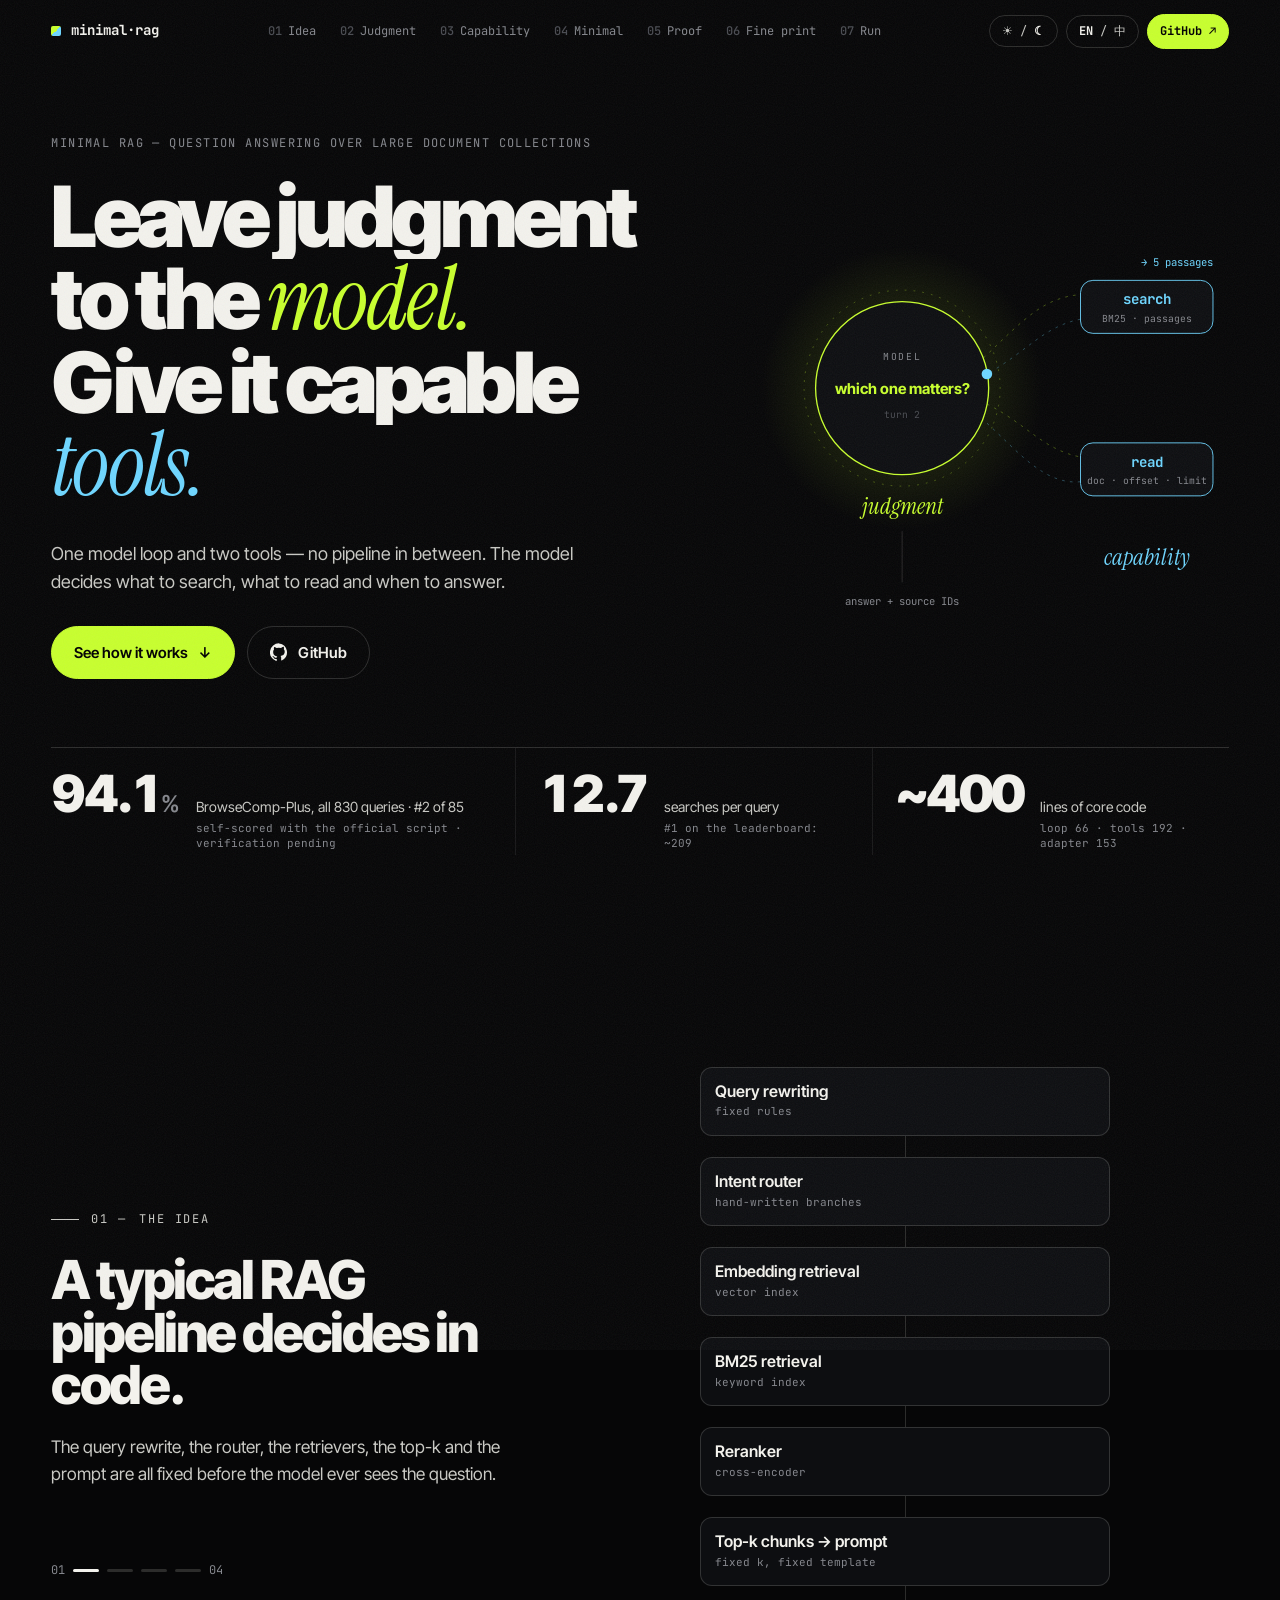
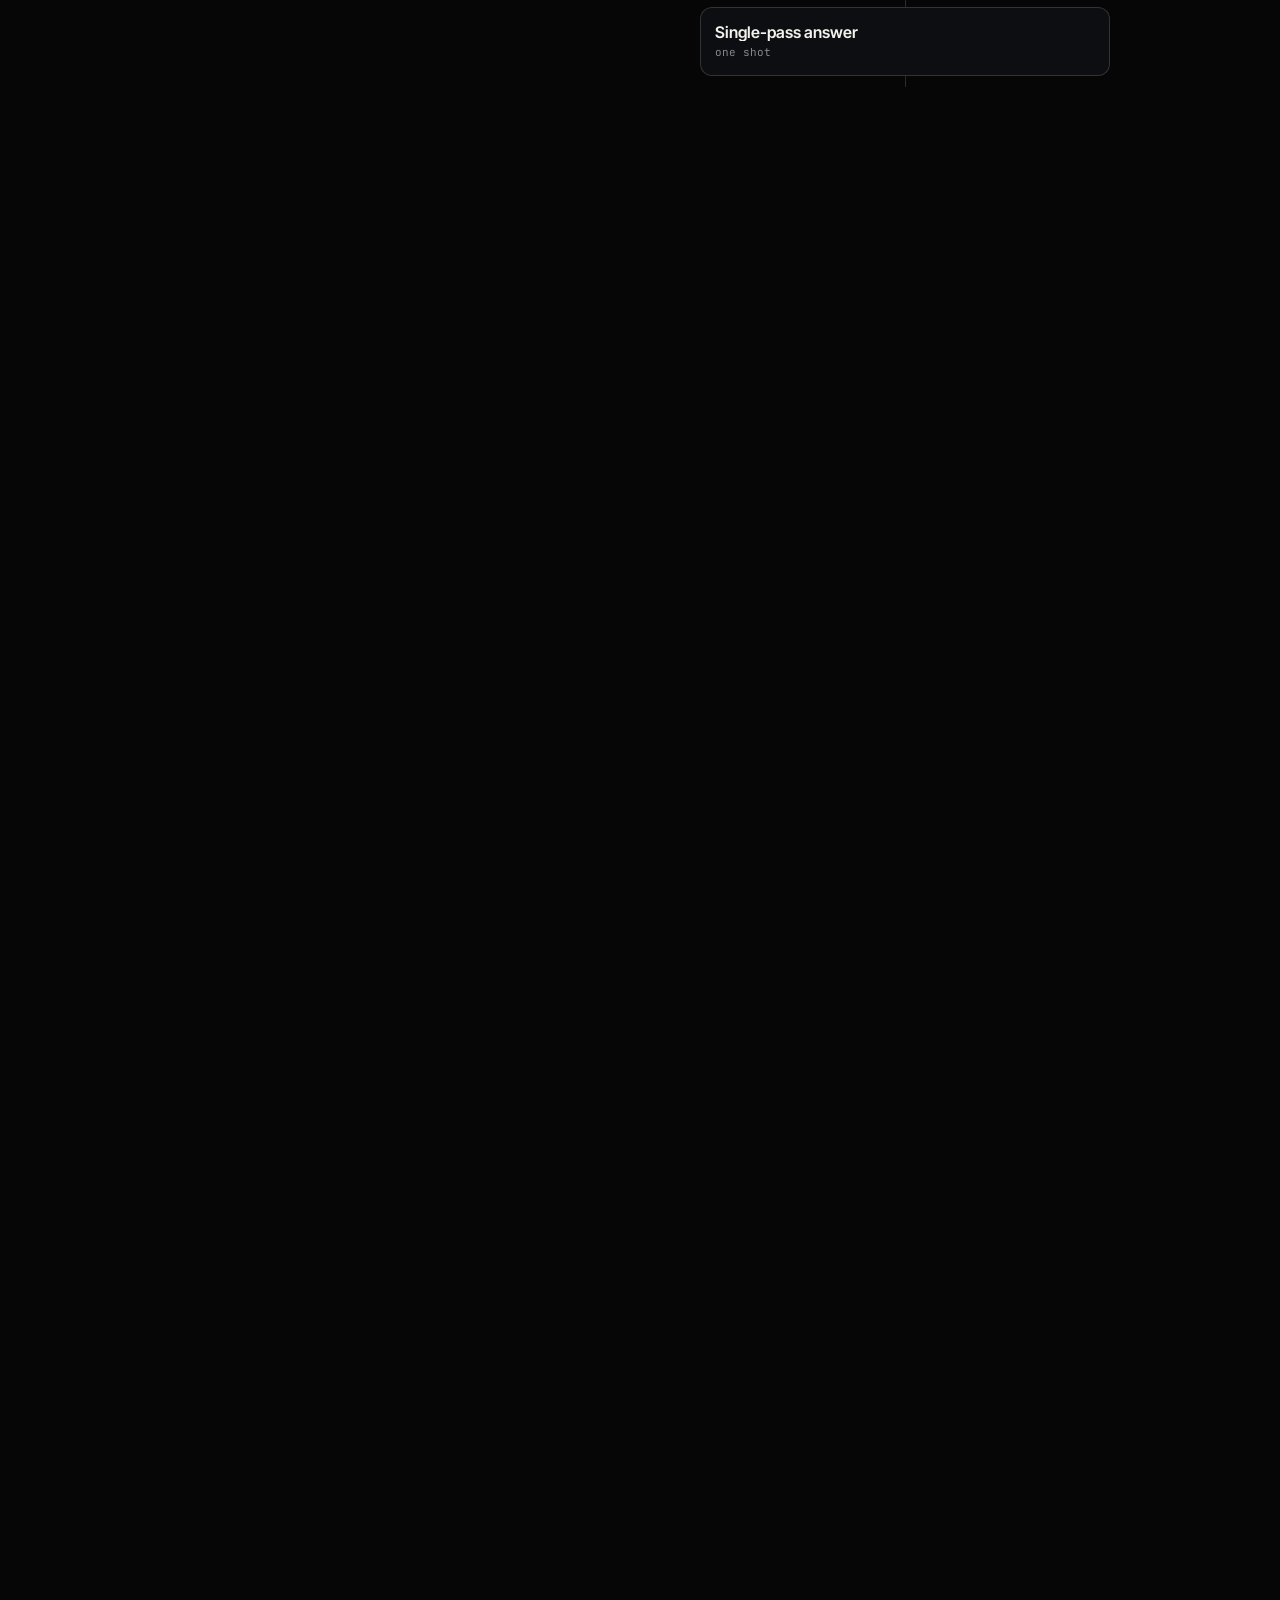
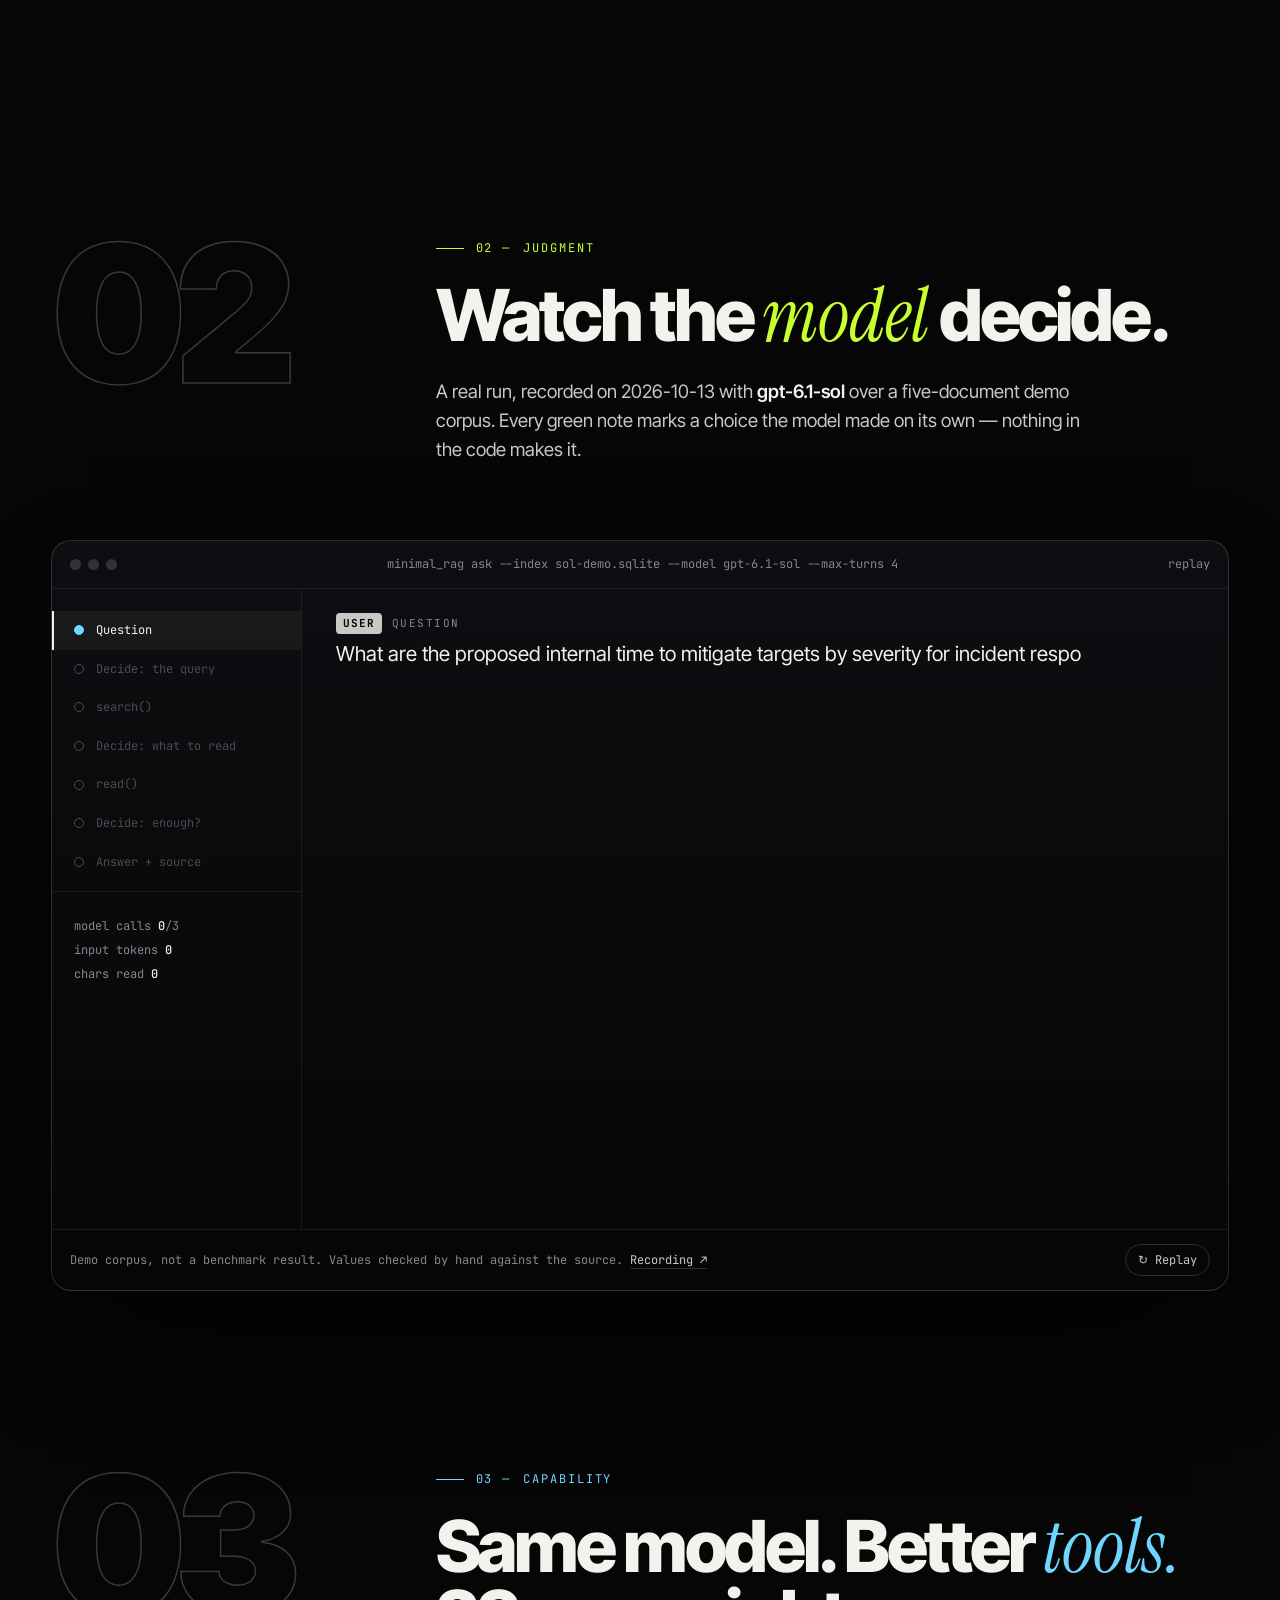
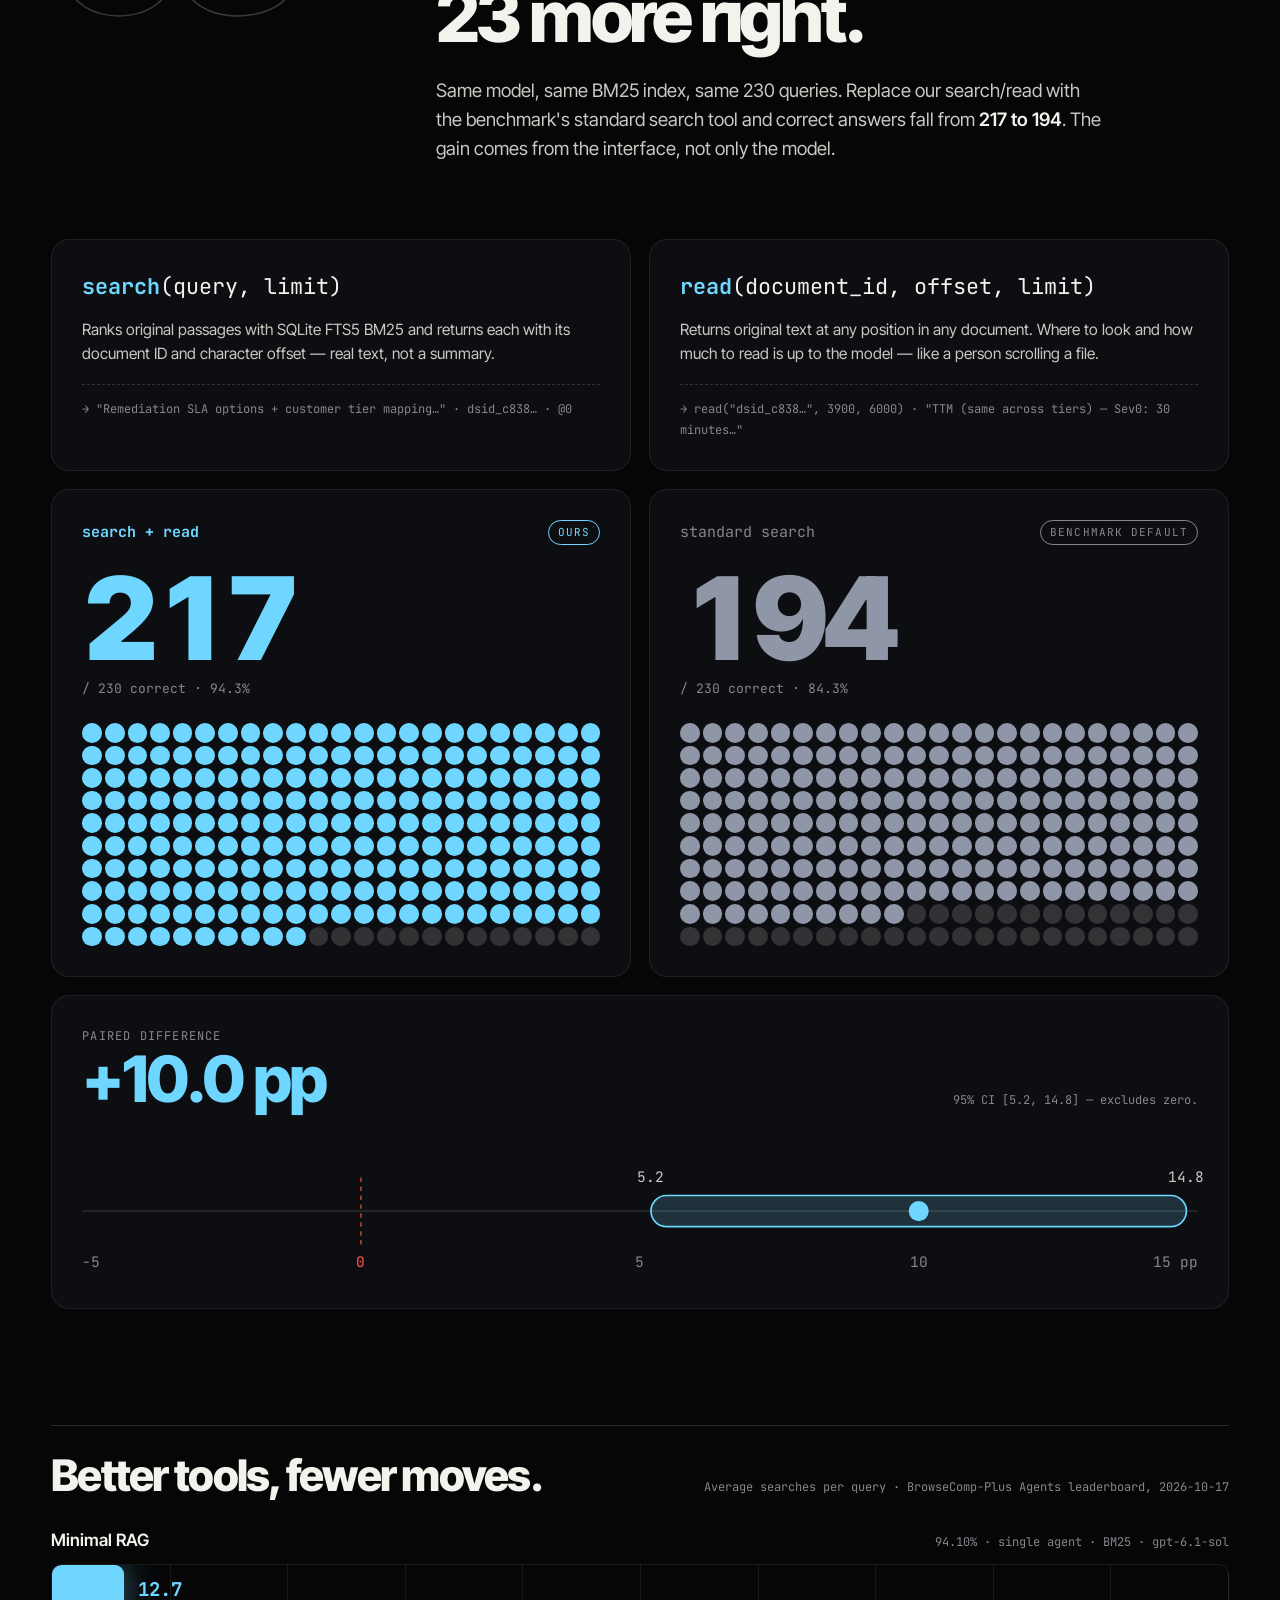
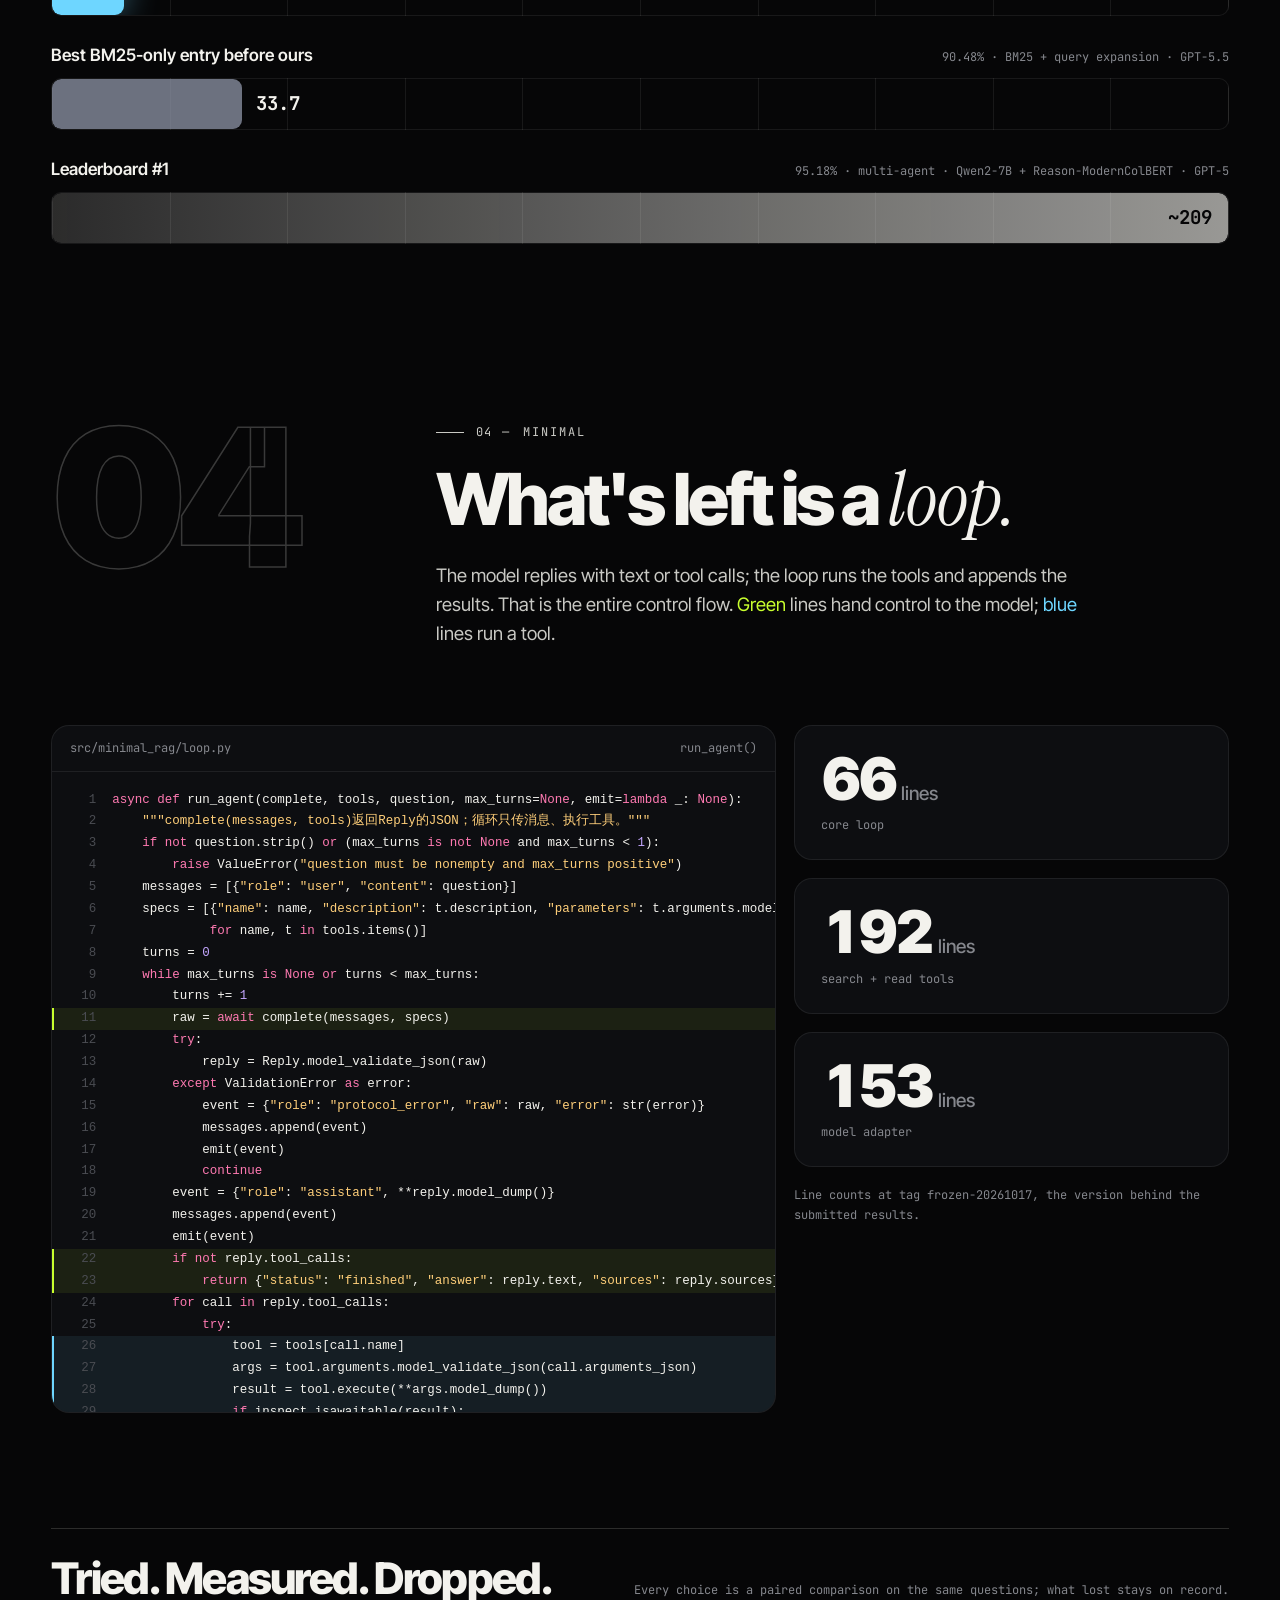
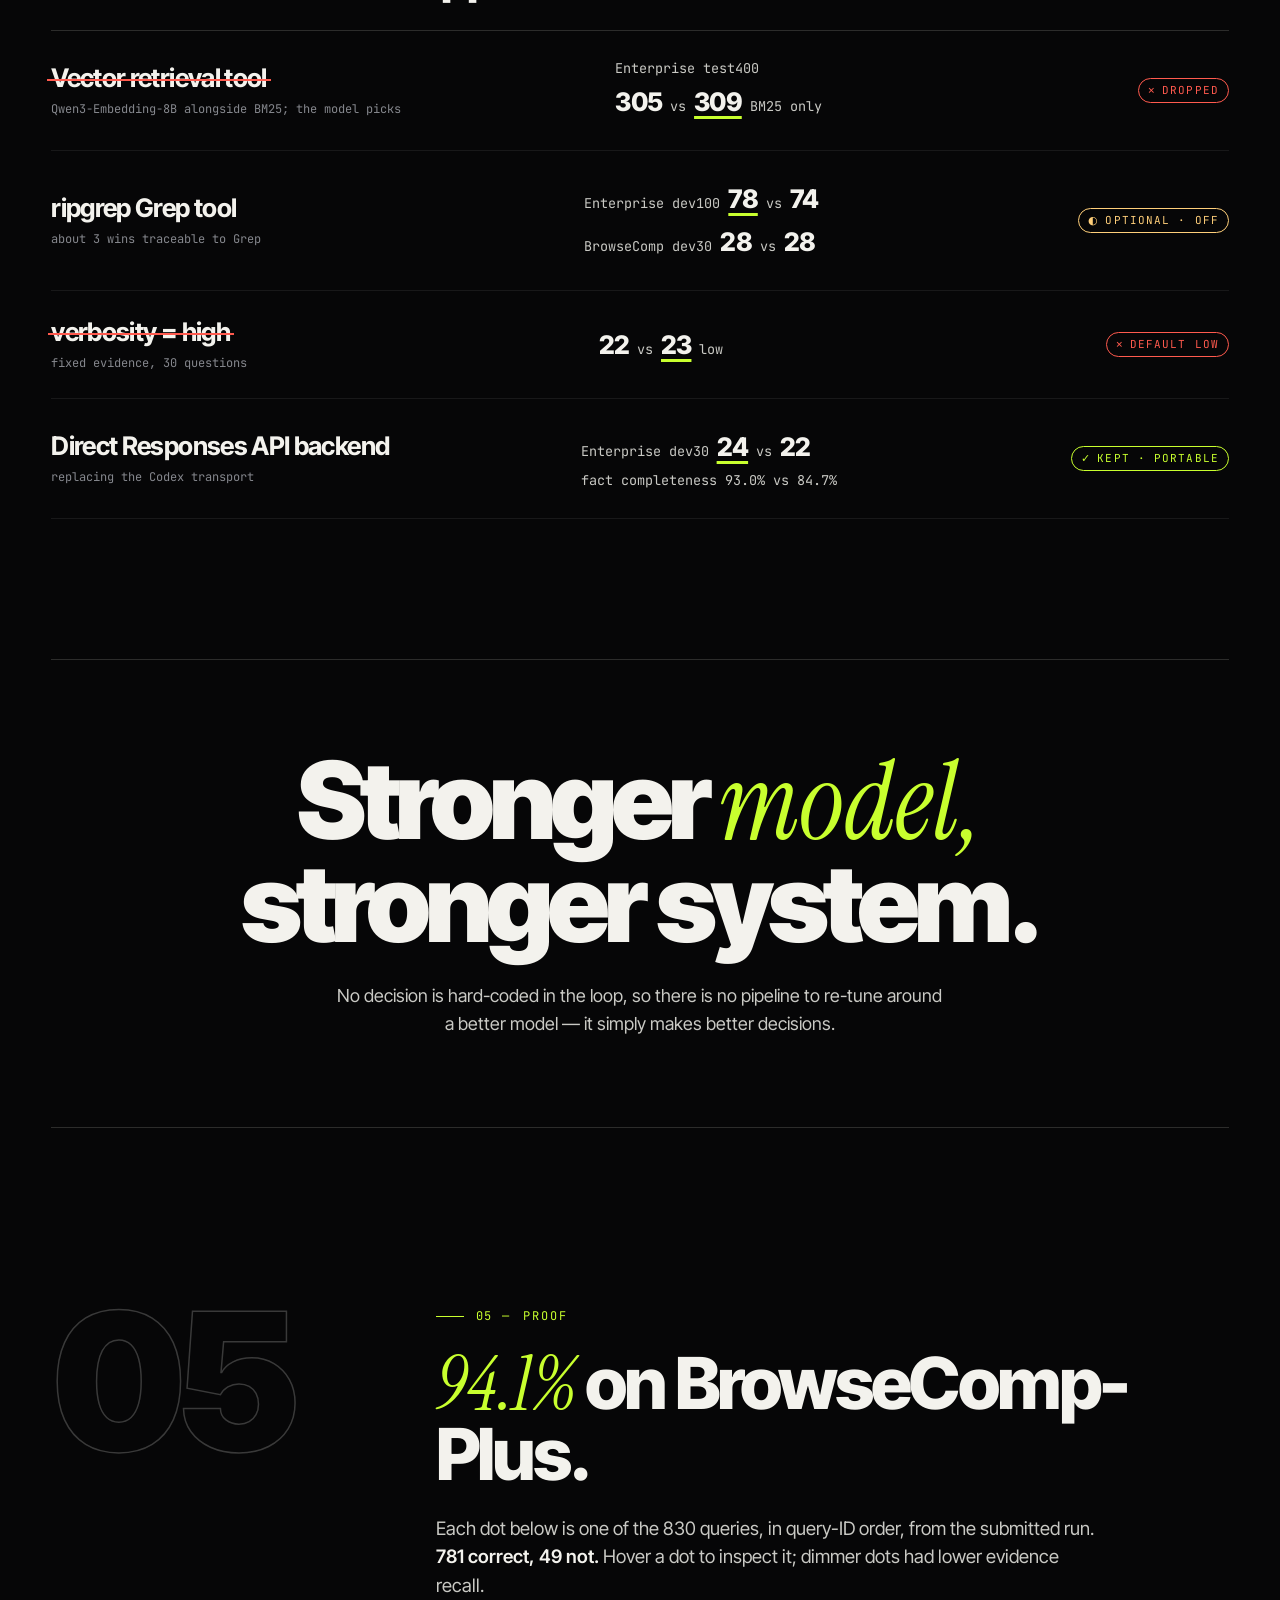
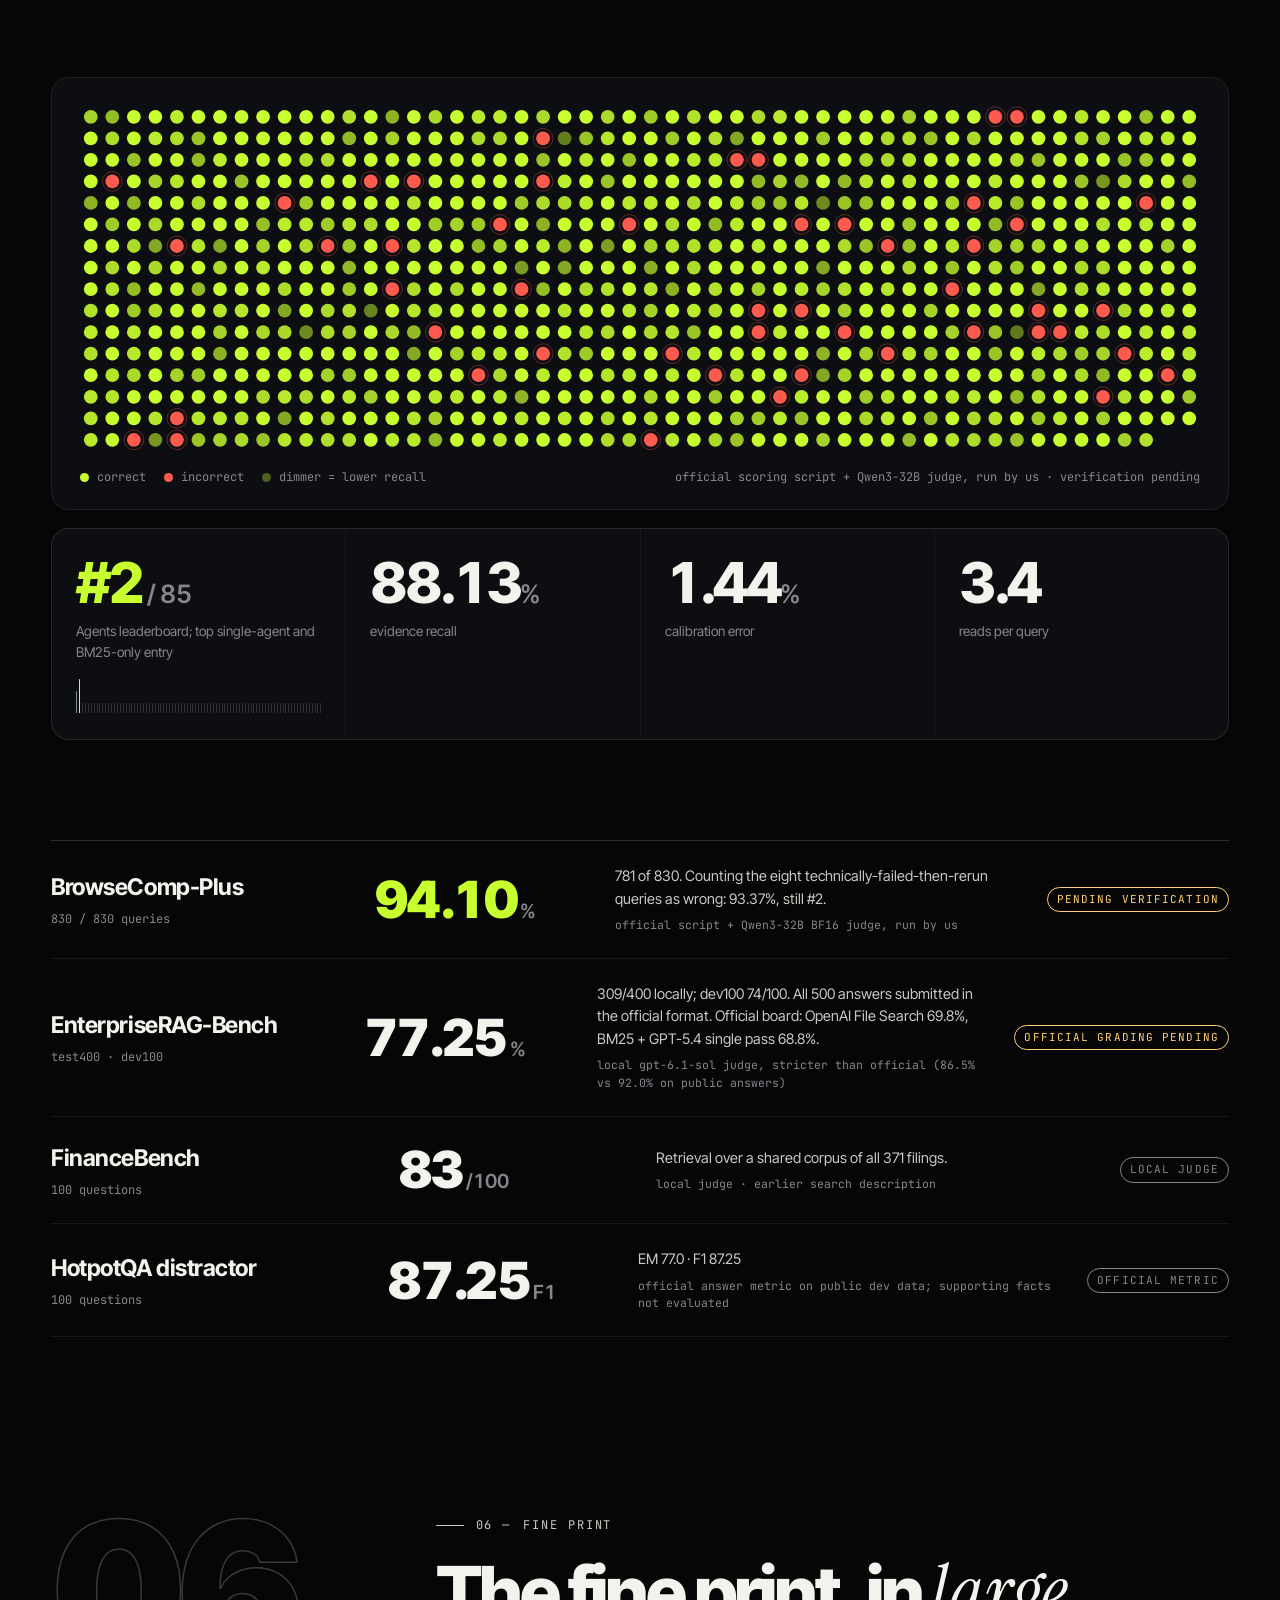
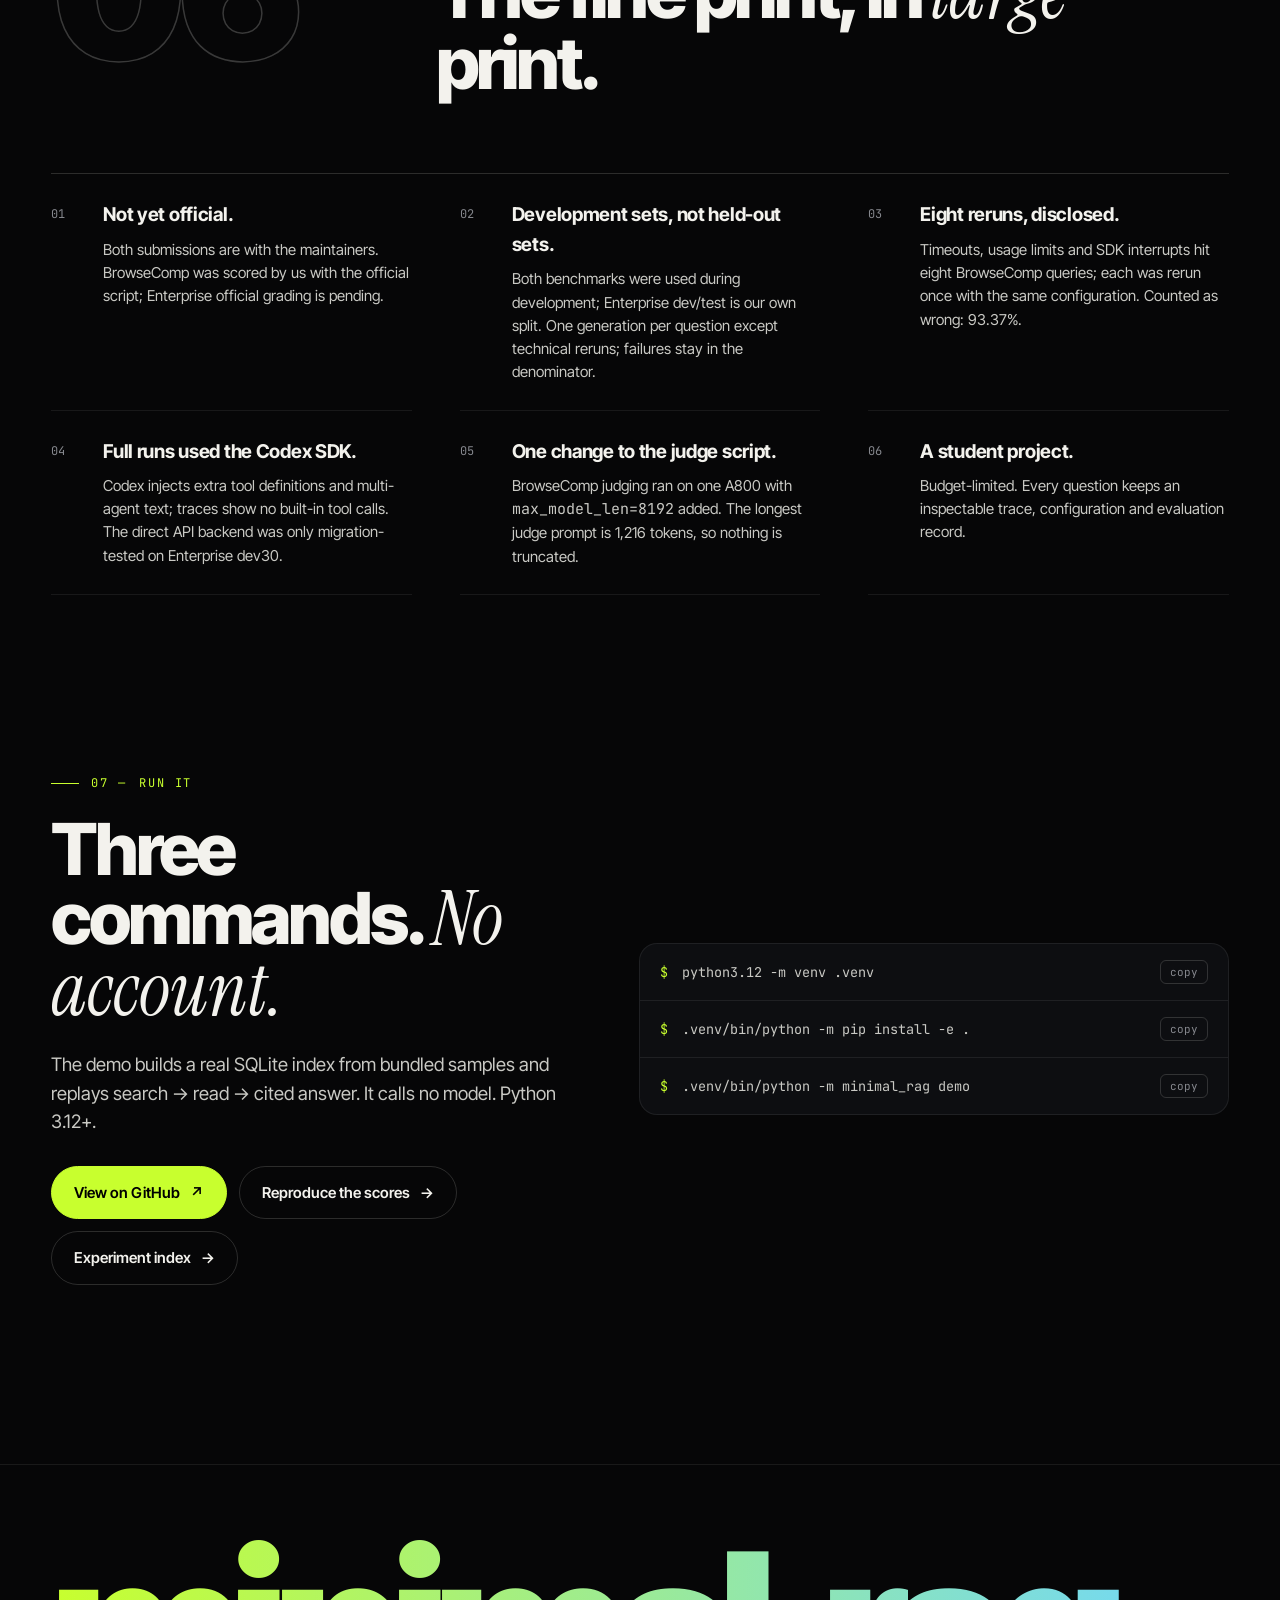
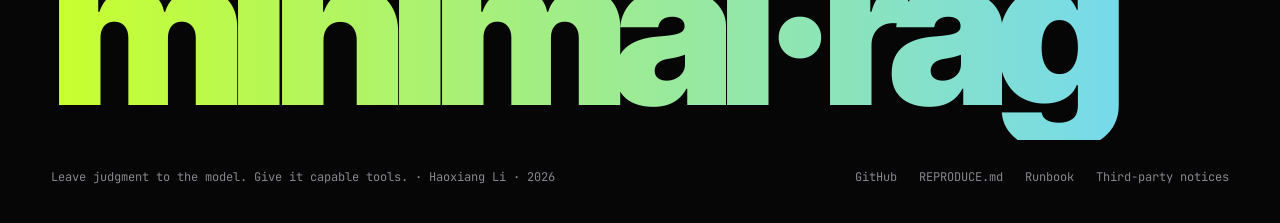
==== commit a615b331: "Redesign showcase around model judgment and tools" ====
--- a/docs/index.html
+++ b/docs/index.html
@@ -4,7 +4,7 @@
 <meta charset="utf-8">
 <meta name="viewport" content="width=device-width, initial-scale=1">
 <title>Minimal RAG</title>
-<meta name="description" content="94.1% on BrowseComp-Plus (all 830 queries) with one agent, plain BM25 and ~400 lines of core code.">
+<meta name="description" content="Leave judgment to the model; give it capable tools. One agent, plain BM25, ~400 lines of core code — 94.1% on BrowseComp-Plus.">
 <meta name="color-scheme" content="dark light">
 <meta name="theme-color" content="#060607">
 <link rel="icon" href="data:image/svg+xml,%3Csvg xmlns='http://www.w3.org/2000/svg' viewBox='0 0 32 32'%3E%3Crect x='4' y='4' width='24' height='24' rx='5' fill='%23c8ff2e'/%3E%3C/svg%3E">
@@ -13,348 +13,347 @@
 <link rel="preconnect" href="https://fonts.gstatic.com" crossorigin>
 <link href="https://fonts.googleapis.com/css2?family=Inter+Tight:wght@400;500;600;700;800;900&family=JetBrains+Mono:wght@400;500;700&family=Instrument+Serif:ital@0;1&display=swap" rel="stylesheet">
 <style>
+/* ---------- tokens: dark values are shared by :root and .dk panels; light overrides raw values ---------- */
 :root,.dk{
   --bg-rgb:6,6,7; --fg-rgb:243,242,237;
   --bg:rgb(var(--bg-rgb)); --bg2:#0d0e11; --fg:rgb(var(--fg-rgb)); --fg2:#c9c9c4; --mute:#85878d; --dim:#4a4c52; --cool:#8f96a8;
-  --acid-rgb:200,255,46; --ink-rgb:200,255,46; --coral-rgb:255,90,78; --tool-rgb:127,215,255; --warn-rgb:255,207,122;
+  --acid-rgb:200,255,46; --ink-rgb:200,255,46; --coral-rgb:255,90,78; --tool-rgb:110,214,255; --warn-rgb:255,207,122;
   --on-acid:#000; --line:rgba(var(--fg-rgb),.08); --line2:rgba(var(--fg-rgb),.16); --shadow:rgba(0,0,0,.9);
   --acid:rgb(var(--acid-rgb)); --ink:rgb(var(--ink-rgb)); --coral:rgb(var(--coral-rgb)); --tool:rgb(var(--tool-rgb)); --warn:rgb(var(--warn-rgb));
 }
 :root[data-theme="light"]{
   --bg-rgb:247,247,244; --fg-rgb:10,10,12;
-  --bg2:#ececE7; --fg2:#2b2c30; --mute:#55575e; --dim:#a2a4a9; --cool:#7b8191;
-  --ink-rgb:0,128,48;
-  --coral-rgb:220,50,38; --tool-rgb:0,128,140; --warn-rgb:176,96,0;
+  --bg2:#ffffff; --fg2:#2b2c30; --mute:#55575e; --dim:#a2a4a9; --cool:#7b8191;
+  --ink-rgb:0,128,48; --coral-rgb:214,52,40; --tool-rgb:0,112,170; --warn-rgb:176,96,0;
   --shadow:rgba(20,24,60,.16);
 }
 :root{
   --sans:"Inter Tight","PingFang SC","Noto Sans SC","Microsoft YaHei",system-ui,sans-serif;
   --mono:"JetBrains Mono",ui-monospace,SFMono-Regular,Menlo,monospace;
   --serif:"Instrument Serif","Songti SC",Georgia,serif;
-  --gut:clamp(16px,4vw,56px);
-  --max:1320px;
+  --gut:clamp(16px,4vw,56px); --max:1320px;
+  --ease:cubic-bezier(.16,1,.3,1); --swing:cubic-bezier(.65,0,.35,1);
 }
 *{box-sizing:border-box;margin:0;padding:0}
-html{background:var(--bg);color:var(--fg);-webkit-text-size-adjust:100%}
+html{background:var(--bg);color:var(--fg);-webkit-text-size-adjust:100%;scroll-behavior:smooth}
 body{background:var(--bg);font-family:var(--sans);font-size:17px;line-height:1.55;overflow-x:hidden;-webkit-font-smoothing:antialiased}
+.dk{color:var(--fg)}
 :root[lang="zh-CN"] .en{display:none!important}
 :root:not([lang="zh-CN"]) .zh{display:none!important}
 a{color:inherit;text-decoration:none}
 ::selection{background:var(--acid);color:var(--on-acid)}
 code,.mono{font-family:var(--mono)}
 em.s{font-family:var(--serif);font-style:italic;font-weight:400;letter-spacing:0}
-
-/* grain + vignette */
-body::after{content:"";position:fixed;inset:-50%;z-index:100;pointer-events:none;opacity:.07;
+.m{color:var(--ink)} .t{color:var(--tool)}
+.wrap{max-width:calc(var(--max) + 2*var(--gut));margin:0 auto;padding:0 var(--gut)}
+
+body::after{content:"";position:fixed;inset:-50%;z-index:100;pointer-events:none;opacity:.06;
   background-image:url("data:image/svg+xml;utf8,<svg xmlns='http://www.w3.org/2000/svg' width='160' height='160'><filter id='n'><feTurbulence type='fractalNoise' baseFrequency='.9' numOctaves='3' stitchTiles='stitch'/></filter><rect width='100%' height='100%' filter='url(%23n)'/></svg>");
   animation:grain 1.2s steps(6) infinite}
-@keyframes grain{0%{transform:translate(0,0)}20%{transform:translate(-3%,2%)}40%{transform:translate(2%,-4%)}60%{transform:translate(-4%,-1%)}80%{transform:translate(3%,3%)}100%{transform:translate(0,0)}}
-
-/* progress + nav */
-#progress{position:fixed;top:0;left:0;height:2px;width:100%;transform-origin:0 50%;transform:scaleX(0);background:var(--ink);z-index:60}
-nav{position:fixed;top:0;left:0;right:0;z-index:50;display:flex;align-items:center;justify-content:space-between;gap:16px;padding:14px var(--gut);
-  background:linear-gradient(var(--bg) 0%,rgba(var(--bg-rgb),0) 100%);transition:background .3s}
-nav.solid{background:rgba(var(--bg-rgb),.72);backdrop-filter:blur(14px) saturate(1.4);-webkit-backdrop-filter:blur(14px) saturate(1.4);border-bottom:1px solid var(--line)}
-.logo{font-family:var(--mono);font-weight:700;font-size:14px;letter-spacing:.02em;display:flex;align-items:center;gap:10px}
-.logo i{width:10px;height:10px;background:var(--ink);border-radius:2px;box-shadow:0 0 18px var(--acid);animation:blink 2.4s infinite}
-@keyframes blink{50%{opacity:.35}}
-.navlinks{display:flex;gap:26px;font-size:13px;color:var(--mute);font-family:var(--mono);text-transform:uppercase;letter-spacing:.08em}
-.navlinks a:hover{color:var(--fg)}
-.navr{display:flex;gap:10px;align-items:center}
-.pill{font-family:var(--mono);font-size:12px;border:1px solid var(--line2);border-radius:99px;padding:7px 13px;color:var(--fg2);background:rgba(var(--fg-rgb),.02);cursor:pointer;transition:border-color .2s,color .2s,background .2s;white-space:nowrap}
-.pill:hover{border-color:var(--ink);color:var(--fg)}
+:root[data-theme="light"] body::after{display:none}
+@keyframes grain{0%,100%{transform:translate(0,0)}20%{transform:translate(-3%,2%)}40%{transform:translate(2%,-4%)}60%{transform:translate(-4%,-1%)}80%{transform:translate(3%,3%)}}
+
+/* ---------- nav ---------- */
+#progress{position:fixed;top:0;left:0;height:2px;width:100%;transform-origin:0 50%;transform:scaleX(0);background:linear-gradient(90deg,var(--ink),var(--tool));z-index:60}
+nav.top{position:fixed;top:0;left:0;right:0;z-index:50;display:flex;align-items:center;justify-content:space-between;gap:16px;padding:14px var(--gut);transition:background .3s,border-color .3s;border-bottom:1px solid transparent}
+nav.top.solid{background:rgba(var(--bg-rgb),.76);backdrop-filter:blur(14px) saturate(1.4);-webkit-backdrop-filter:blur(14px) saturate(1.4);border-color:var(--line)}
+.logo{font-family:var(--mono);font-weight:700;font-size:14px;display:flex;align-items:center;gap:10px}
+.logo i{width:10px;height:10px;border-radius:2px;background:linear-gradient(135deg,var(--ink) 50%,var(--tool) 50%)}
+.chapters{display:flex;gap:4px;font-family:var(--mono);font-size:12px;color:var(--mute)}
+.chapters a{padding:6px 10px;border-radius:99px;transition:color .2s,background .2s;white-space:nowrap}
+.chapters a b{font-weight:500;color:var(--dim);margin-right:6px}
+.chapters a:hover{color:var(--fg)}
+.chapters a.on{color:var(--fg);background:rgba(var(--fg-rgb),.07)}
+.chapters a.on b{color:var(--ink)}
+.navr{display:flex;gap:8px;align-items:center}
+.pill{font-family:var(--mono);font-size:12px;border:1px solid var(--line2);border-radius:99px;padding:7px 12px;color:var(--fg2);background:transparent;cursor:pointer;transition:border-color .2s,color .2s,background .2s;white-space:nowrap}
+.pill:hover{border-color:var(--fg2);color:var(--fg)}
+.pill b{color:var(--fg)}
 .pill.solid{background:var(--acid);color:var(--on-acid);border-color:var(--acid);font-weight:700}
 .pill.solid:hover{background:var(--fg);border-color:var(--fg);color:var(--bg)}
-#lang b,#theme b{color:var(--fg)}
 :root[data-theme="light"] #theme .moon,:root:not([data-theme="light"]) #theme .sun{display:none}
-@media (max-width:860px){.navlinks{display:none}}
+@media (max-width:1180px){.chapters{display:none}}
 @media (max-width:480px){#nav{gap:8px}#nav .logo{font-size:12px;gap:6px}.navr{gap:4px}#nav .pill{font-size:11px;padding:7px 6px}}
 
-/* hero */
-#hero{position:relative;height:260vh}
-.stage{position:sticky;top:0;height:100vh;height:100svh;overflow:hidden}
-#field{position:absolute;inset:0;width:100%;height:100%;display:block}
-.hero-a,.hero-b{position:absolute;left:var(--gut);right:var(--gut);pointer-events:none}
-.hero-a{bottom:clamp(28px,7vh,80px)}
-.eyebrow{font-family:var(--mono);font-size:12px;letter-spacing:.12em;text-transform:uppercase;color:var(--mute);display:flex;gap:10px;align-items:center;flex-wrap:wrap}
-.eyebrow .dot{width:6px;height:6px;border-radius:50%;background:var(--ink);box-shadow:0 0 10px var(--acid)}
-.big{font-weight:900;font-size:clamp(108px,23vw,380px);line-height:.8;letter-spacing:-.065em;margin:18px 0 0 -.04em;
-  background:linear-gradient(180deg,var(--fg) 0%,var(--fg) 55%,rgba(var(--fg-rgb),.55) 100%);-webkit-background-clip:text;background-clip:text;color:transparent;
-  font-variant-numeric:tabular-nums}
-.big sup{font-size:.32em;vertical-align:top;position:relative;top:.22em;letter-spacing:-.03em;color:var(--ink);-webkit-text-fill-color:var(--ink);margin-left:.04em}
-.herosub{display:flex;justify-content:space-between;align-items:flex-end;gap:24px;margin-top:22px;flex-wrap:wrap}
-.herosub h1{font-weight:600;font-size:clamp(22px,2.6vw,38px);line-height:1.08;letter-spacing:-.025em;max-width:20em}
-.herosub h1 em.s{color:var(--ink);font-size:1.12em}
-.hero-meta{font-family:var(--mono);font-size:12px;color:var(--mute);text-align:right;line-height:1.8}
-.hero-meta b{color:var(--fg);font-weight:500}
-.hero-b{top:clamp(76px,13vh,140px);opacity:0}
-.hero-b h2{font-weight:700;font-size:clamp(28px,4.2vw,64px);letter-spacing:-.035em;line-height:1}
-.hero-b h2 .ok{color:var(--ink)} .hero-b h2 .no{color:var(--coral)}
-.hero-b p{color:var(--mute);margin-top:12px;font-size:15px;max-width:44em}
-.legend{position:absolute;left:var(--gut);right:var(--gut);bottom:clamp(24px,6vh,64px);display:flex;gap:22px;flex-wrap:wrap;font-family:var(--mono);font-size:12px;color:var(--mute);opacity:0;pointer-events:none}
-.legend span{display:flex;align-items:center;gap:8px}
-.legend i{width:9px;height:9px;border-radius:50%;display:inline-block}
-.scrollhint{position:absolute;right:var(--gut);top:50%;writing-mode:vertical-rl;font-family:var(--mono);font-size:11px;letter-spacing:.2em;color:var(--dim);text-transform:uppercase}
-.scrollhint::after{content:"";display:inline-block;width:1px;height:60px;background:linear-gradient(var(--dim),transparent);margin-top:12px;animation:drip 1.8s infinite}
-@keyframes drip{0%{transform:scaleY(0);transform-origin:top}50%{transform:scaleY(1);transform-origin:top}51%{transform-origin:bottom}100%{transform:scaleY(0);transform-origin:bottom}}
-#tip{position:fixed;z-index:70;pointer-events:none;font-family:var(--mono);font-size:12px;padding:8px 10px;border-radius:8px;background:rgba(var(--bg-rgb),.92);border:1px solid var(--line2);opacity:0;transform:translate(14px,14px);transition:opacity .15s;white-space:nowrap}
-#tip b{font-weight:700}
-@media (max-width:760px){.hero-meta{text-align:left}.scrollhint{display:none}}
-
-/* marquee */
-.marquee{border-block:1px solid var(--line);overflow:hidden;background:var(--bg);position:relative;z-index:2}
-.marquee .track{display:flex;width:max-content;animation:mq 38s linear infinite}
-.marquee span{font-family:var(--mono);font-size:13px;letter-spacing:.14em;text-transform:uppercase;color:var(--mute);padding:16px 26px;white-space:nowrap;display:flex;align-items:center;gap:26px}
-.marquee span::after{content:"✦";color:var(--ink);font-size:10px}
-@keyframes mq{to{transform:translateX(-50%)}}
-
-/* sections */
-section.s{position:relative;padding:clamp(96px,14vw,180px) var(--gut);max-width:calc(var(--max) + 2*var(--gut));margin:0 auto}
-.kicker{font-family:var(--mono);font-size:12px;letter-spacing:.14em;text-transform:uppercase;color:var(--ink);display:flex;align-items:center;gap:14px;margin-bottom:28px}
-.kicker::before{content:"";width:34px;height:1px;background:var(--ink)}
-h2.h{font-weight:800;font-size:clamp(40px,7vw,108px);line-height:.92;letter-spacing:-.05em;max-width:12em}
-h2.h em.s{font-size:1.06em;color:var(--fg2)}
-.lede{color:var(--fg2);font-size:clamp(17px,1.5vw,21px);max-width:38em;margin-top:28px;line-height:1.55}
-.lede b{color:var(--fg);font-weight:600}
-.grid2{display:grid;grid-template-columns:1.1fr 1fr;gap:clamp(32px,5vw,80px);align-items:start}
-@media (max-width:900px){.grid2{grid-template-columns:1fr}}
+/* ---------- shared ---------- */
+.rv{opacity:0;transform:translateY(30px);transition:opacity .9s var(--ease),transform .9s var(--ease);transition-delay:calc(var(--i,0)*90ms)}
+.rv.in{opacity:1;transform:none}
+.mask{display:block;overflow:hidden;padding-bottom:.06em}
+.mask>span{display:inline-block;transform:translateY(105%);transition:transform 1.1s var(--ease);transition-delay:calc(var(--i,0)*90ms)}
+.in .mask>span{transform:none}
+.card{position:relative;border:1px solid var(--line);border-radius:18px;background:var(--bg2);overflow:hidden;isolation:isolate}
+:root[data-theme="light"] .card:not(.dk){box-shadow:0 1px 2px rgba(20,24,60,.04),0 14px 34px -20px rgba(20,24,60,.16)}
+.card::before{content:"";position:absolute;inset:0;z-index:-1;opacity:0;transition:opacity .3s;background:radial-gradient(420px circle at var(--mx,50%) var(--my,50%),rgba(var(--c,var(--acid-rgb)),.09),transparent 60%)}
+.card:hover::before{opacity:1}
 .note{font-family:var(--mono);font-size:12px;color:var(--mute);line-height:1.7}
 .note a{color:var(--fg2);border-bottom:1px solid var(--line2)}
-.note a:hover{color:var(--ink);border-color:var(--ink)}
-
-/* reveal */
-.rv{opacity:0;transform:translateY(34px);transition:opacity .9s cubic-bezier(.2,.7,.2,1),transform .9s cubic-bezier(.2,.7,.2,1);transition-delay:calc(var(--i,0)*90ms)}
-.rv.in{opacity:1;transform:none}
-.mask{display:block;overflow:hidden;padding-bottom:.08em}
-.mask>span{display:inline-block;transform:translateY(105%);transition:transform 1.1s cubic-bezier(.16,1,.3,1);transition-delay:calc(var(--i,0)*80ms)}
-.in .mask>span,.mask.in>span{transform:none}
-
-/* card spotlight */
-.card{position:relative;border:1px solid var(--line);border-radius:18px;background:linear-gradient(180deg,rgba(var(--fg-rgb),.025),rgba(var(--fg-rgb),.008));overflow:hidden;isolation:isolate}
-.card::before{content:"";position:absolute;inset:0;z-index:-1;opacity:0;transition:opacity .3s;
-  background:radial-gradient(420px circle at var(--mx,50%) var(--my,50%),rgba(var(--acid-rgb),.10),transparent 60%)}
-.card:hover::before{opacity:1}
-.card::after{content:"";position:absolute;inset:0;border-radius:inherit;padding:1px;pointer-events:none;opacity:0;transition:opacity .3s;
-  background:radial-gradient(300px circle at var(--mx,50%) var(--my,50%),rgba(var(--acid-rgb),.6),transparent 60%);
-  -webkit-mask:linear-gradient(#000 0 0) content-box,linear-gradient(#000 0 0);-webkit-mask-composite:xor;mask-composite:exclude}
-.card:hover::after{opacity:1}
-
-/* 01 efficiency */
-.bars{margin-top:56px;display:flex;flex-direction:column;gap:30px}
-.bar .lab{display:flex;justify-content:space-between;align-items:baseline;gap:16px;margin-bottom:10px;flex-wrap:wrap}
-.bar .lab b{font-weight:600;font-size:18px}
-.bar .lab small{font-family:var(--mono);font-size:12px;color:var(--mute)}
-.bar .rail{height:56px;border-radius:10px;background:repeating-linear-gradient(90deg,var(--line) 0 1px,transparent 1px 10%);position:relative;overflow:hidden;border:1px solid var(--line)}
-.bar .fill{position:absolute;inset:0 auto 0 0;width:var(--w);transform:scaleX(0);transform-origin:left;transition:transform 1.6s cubic-bezier(.16,1,.3,1);background:var(--c,var(--cool));border-radius:9px}
-.in .bar .fill{transform:scaleX(1)}
-.bar .val{position:absolute;top:50%;transform:translateY(-50%);left:calc(var(--w) + 14px);font-family:var(--mono);font-weight:700;font-size:20px;white-space:nowrap}
-.bar.ours .fill{background:var(--acid);box-shadow:0 0 40px rgba(var(--acid-rgb),.5)}
-.bar.ours .val{color:var(--ink)}
-.bar.top .val{left:auto;right:16px;color:var(--bg)}
-.bar.top .fill{background:linear-gradient(90deg,rgba(var(--fg-rgb),.16),rgba(var(--fg-rgb),.62))}
-.stats{display:grid;grid-template-columns:repeat(3,1fr);gap:1px;background:var(--line);border:1px solid var(--line);border-radius:18px;overflow:hidden;margin-top:72px}
-.stat{background:var(--bg);padding:30px 26px}
-.stat .n{font-weight:800;font-size:clamp(48px,6vw,88px);letter-spacing:-.05em;line-height:1;font-variant-numeric:tabular-nums}
-.stat .n small{font-size:.45em;letter-spacing:-.02em;color:var(--mute);font-weight:600}
-.stat p{color:var(--mute);font-size:14px;margin-top:12px;max-width:22em}
-.stat.acid .n{color:var(--ink)}
-@media (max-width:760px){.stats{grid-template-columns:1fr}}
-.ranks{display:flex;gap:3px;margin-top:22px;height:48px;align-items:flex-end}
-.ranks i{flex:1;height:30%;background:var(--dim);border-radius:2px;opacity:.6;transform:scaleY(0);transform-origin:bottom;transition:transform .6s cubic-bezier(.16,1,.3,1);transition-delay:calc(var(--k)*8ms)}
-.in .ranks i{transform:scaleY(1)}
-.ranks i.me{height:100%;background:var(--acid);opacity:1;box-shadow:0 0 16px var(--acid);outline:1px solid var(--ink)}
-.ranks i.one{height:70%;background:var(--cool);opacity:.9}
-
-/* kinetic */
-.kinetic{overflow:hidden;padding:clamp(40px,7vw,90px) 0;border-block:1px solid var(--line);position:relative;z-index:2;background:var(--bg)}
-.kinetic .row{white-space:nowrap;font-weight:900;font-size:clamp(64px,13vw,220px);letter-spacing:-.06em;line-height:.95;will-change:transform}
-.kinetic .row span{color:transparent;-webkit-text-stroke:1.5px rgba(var(--fg-rgb),.22)}
-.kinetic .row span.f{color:var(--fg);-webkit-text-stroke:0}
-.kinetic .row span.a{color:var(--ink);-webkit-text-stroke:0}
-.kinetic .row span.ar{font-family:var(--serif);font-style:italic;font-weight:400;-webkit-text-stroke:0;color:var(--mute);padding:0 .12em}
-
-/* 02 trace */
-.term{margin-top:56px;border-radius:20px;border:1px solid var(--line2);background:linear-gradient(180deg,var(--bg2),var(--bg));box-shadow:0 60px 120px -40px var(--shadow),0 0 0 1px rgba(var(--fg-rgb),.02) inset;overflow:hidden}
+.note a:hover{color:var(--fg)}
+.lede{color:var(--fg2);font-size:clamp(17px,1.45vw,21px);max-width:36em;line-height:1.55}
+.lede b{color:var(--fg);font-weight:600}
+.tag{display:inline-flex;align-items:center;gap:6px;font-family:var(--mono);font-size:11px;letter-spacing:.1em;text-transform:uppercase;padding:3px 9px;border-radius:99px;border:1px solid currentColor;white-space:nowrap}
+.tag.m{color:var(--ink)} .tag.t{color:var(--tool)} .tag.w{color:var(--warn)} .tag.g{color:var(--mute)}
+.tag.x{color:var(--coral)} .tag.o{color:var(--warn)} .tag.k{color:var(--ink)}
+
+/* chapter head: huge outlined numeral + title */
+section.ch{position:relative;padding-top:clamp(110px,14vw,190px)}
+.ch-head{display:grid;grid-template-columns:minmax(150px,.42fr) 1fr;gap:clamp(20px,4vw,64px);align-items:start;margin-bottom:clamp(48px,6vw,80px)}
+.ch-num{font-weight:900;font-size:clamp(110px,15vw,240px);line-height:.78;letter-spacing:-.06em;color:transparent;-webkit-text-stroke:1.5px rgba(var(--fg-rgb),.22);user-select:none}
+.ch-label{font-family:var(--mono);font-size:12px;letter-spacing:.16em;text-transform:uppercase;margin-bottom:22px;display:flex;align-items:center;gap:12px}
+.ch-label::before{content:"";width:28px;height:1px;background:currentColor}
+.ch h2{font-weight:800;font-size:clamp(38px,5.6vw,92px);line-height:.95;letter-spacing:-.045em;max-width:13em}
+.ch h2 em.s{font-size:1.05em}
+.ch-head .lede{margin-top:26px}
+@media (max-width:820px){.ch-head{grid-template-columns:1fr;gap:0}.ch-num{font-size:92px;margin-bottom:18px}}
+
+/* ---------- hero ---------- */
+.hero{min-height:100vh;min-height:100svh;display:flex;flex-direction:column;justify-content:flex-end;padding-top:110px;padding-bottom:clamp(24px,5vh,48px);position:relative}
+.hero-grid{display:grid;grid-template-columns:1.25fr .9fr;gap:clamp(20px,3vw,48px);align-items:center;flex:1}
+.eyebrow{font-family:var(--mono);font-size:12px;letter-spacing:.12em;text-transform:uppercase;color:var(--mute);margin-bottom:26px}
+.manifesto{font-weight:900;font-size:clamp(46px,6.6vw,120px);line-height:.9;letter-spacing:-.055em}
+:root[lang="zh-CN"] .manifesto{font-size:clamp(44px,6.1vw,112px);line-height:1.08;letter-spacing:-.03em}
+@media (max-width:900px){:root[lang="zh-CN"] .manifesto{font-size:12.4vw}}
+.manifesto em.s{font-size:1.05em;letter-spacing:-.02em}
+.hero-sub{margin-top:30px;max-width:30em;color:var(--fg2);font-size:clamp(17px,1.4vw,20px)}
+.cta{display:flex;gap:12px;flex-wrap:wrap;margin-top:30px}
+.btn{display:inline-flex;align-items:center;gap:10px;font-weight:600;font-size:15px;padding:14px 22px;border-radius:99px;border:1px solid var(--line2);transition:background .25s,color .25s,border-color .25s}
+.btn:hover{border-color:var(--fg)}
+.btn.p{background:var(--acid);color:var(--on-acid);border-color:var(--acid)}
+.btn.p:hover{background:var(--fg);border-color:var(--fg);color:var(--bg)}
+.btn svg{width:18px;height:18px}
+#loopfig{width:100%;height:auto;max-height:68vh;overflow:visible}
+#loopfig text{font-family:var(--mono)}
+.proofbar{display:grid;grid-template-columns:1.3fr 1fr 1fr;border-top:1px solid var(--line2);margin-top:clamp(28px,5vh,56px)}
+.proofbar>div{padding:20px 22px 4px 0;display:flex;gap:16px;align-items:baseline}
+.proofbar>div+div{padding-left:22px;border-left:1px solid var(--line)}
+.proofbar .n{font-weight:900;font-size:clamp(36px,4vw,60px);letter-spacing:-.05em;line-height:1;font-variant-numeric:tabular-nums;white-space:nowrap}
+.proofbar .n small{font-size:.45em;color:var(--mute);letter-spacing:-.02em;font-weight:600}
+.proofbar p{font-size:14px;color:var(--fg2);line-height:1.35}
+.proofbar p small{display:block;font-family:var(--mono);font-size:11px;color:var(--mute);margin-top:4px}
+@media (max-width:900px){.hero-grid{grid-template-columns:1fr}.hero{padding-top:96px}#loopfig{max-height:46vh;margin-top:20px}.proofbar{grid-template-columns:1fr}.proofbar>div+div{padding-left:0;border-left:0;border-top:1px solid var(--line)}.proofbar>div{padding:14px 0}}
+
+/* ---------- I · dissolve scene ---------- */
+#dissolve{height:440vh;position:relative}
+.dstage{position:sticky;top:0;height:100vh;height:100svh;display:grid;grid-template-columns:.85fr 1.15fr;gap:clamp(24px,4vw,64px);align-items:center;padding-top:60px}
+.dtext{position:relative;min-height:340px}
+.dstep{position:absolute;left:0;right:0;top:44px;opacity:0;transform:translateY(24px);transition:opacity .6s var(--ease),transform .6s var(--ease);pointer-events:none}
+.dstep.on{opacity:1;transform:none;pointer-events:auto}
+.dstep h3{font-weight:800;font-size:clamp(34px,4.2vw,68px);line-height:.98;letter-spacing:-.045em}
+.dstep p{margin-top:22px;color:var(--fg2);font-size:clamp(16px,1.35vw,19px);max-width:26em}
+.dcount{position:absolute;bottom:-30px;left:0;display:flex;gap:8px;align-items:center;font-family:var(--mono);font-size:12px;color:var(--mute)}
+.dcount i{width:26px;height:3px;border-radius:2px;background:var(--line2);transition:background .4s}
+.dcount i.on{background:var(--fg)}
+.board{position:relative;width:100%;max-width:640px;aspect-ratio:1/1.02;justify-self:center}
+.blk{position:absolute;border-radius:12px;border:1px solid var(--line2);background-color:var(--bg2);padding:0 14px;display:flex;flex-direction:column;justify-content:center;overflow:hidden;
+  transition:left .9s var(--swing),top .9s var(--swing),width .9s var(--swing),height .9s var(--swing),opacity .6s,border-color .6s,background-color .6s;transition-delay:var(--d,0ms)}
+.blk .ti{font-weight:600;font-size:clamp(13px,1.25vw,17px);line-height:1.15;white-space:nowrap;overflow:hidden;text-overflow:ellipsis}
+.blk .su{font-family:var(--mono);font-size:11px;color:var(--mute);margin-top:3px;white-space:nowrap;overflow:hidden;text-overflow:ellipsis}
+.blk .alt{display:none}
+.blk.flip .ori{display:none} .blk.flip .alt{display:block}
+.blk.model{border-color:rgba(var(--ink-rgb),.6);background-color:rgba(var(--ink-rgb),.08)}
+.blk.model .ti{color:var(--ink)}
+.blk.tool{border-color:rgba(var(--tool-rgb),.6);background-color:rgba(var(--tool-rgb),.09)}
+.blk.tool .ti{color:var(--tool);font-family:var(--mono);font-weight:500}
+.blk.dim{opacity:.3}
+.blk.dead{border-style:dashed;border-color:rgba(var(--coral-rgb),.55);background-color:transparent;opacity:.9}
+.blk.dead .ti{color:var(--mute);text-decoration:line-through;text-decoration-color:var(--coral);text-decoration-thickness:2px}
+.blk.dead .su{display:none}
+.blk.hide{opacity:0}
+.colh{position:absolute;top:0;font-family:var(--mono);font-size:11px;letter-spacing:.14em;text-transform:uppercase;display:flex;gap:10px;align-items:baseline;opacity:0;transition:opacity .6s}
+.colh.on{opacity:1}
+.colh em.s{font-size:19px;text-transform:none;letter-spacing:0}
+.spine{position:absolute;left:50%;top:3%;bottom:3%;width:1px;background:var(--line2);transition:opacity .6s}
+.looppill{position:absolute;left:12%;width:76%;top:66%;height:10%;border-radius:99px;display:flex;align-items:center;justify-content:center;gap:12px;font-family:var(--mono);font-size:clamp(11px,1.15vw,15px);white-space:nowrap;
+  border:1.5px solid transparent;background:linear-gradient(var(--bg),var(--bg)) padding-box,linear-gradient(90deg,var(--ink),var(--tool)) border-box;opacity:0;transform:scale(.9);transition:opacity .6s .4s,transform .8s var(--ease) .4s}
+.looppill.on{opacity:1;transform:none}
+.looppill b{font-weight:700}
+@media (max-width:900px){
+  #dissolve{height:460vh}
+  .dstage{grid-template-columns:minmax(0,1fr);grid-template-rows:auto minmax(0,1fr);align-items:start;padding-top:70px;padding-bottom:16px;gap:6px}
+  .dtext{min-height:205px}
+  .dstep{top:30px}.dstep h3{font-size:clamp(26px,7.4vw,34px)}.dstep p{margin-top:10px;font-size:14.5px}
+  .dcount{display:none}
+  .board{height:100%;width:auto;max-width:100%;justify-self:center}
+  .blk{padding:0 9px;border-radius:9px}.blk .ti{font-size:12px}.blk .su{font-size:9.5px}
+  .colh em.s{font-size:15px}
+}
+
+/* ---------- II · trace ---------- */
+.term{border-radius:20px;border:1px solid var(--line2);background:linear-gradient(180deg,var(--bg2),var(--bg));box-shadow:0 60px 120px -40px var(--shadow);overflow:hidden}
 .term-top{display:flex;align-items:center;gap:14px;padding:14px 18px;border-bottom:1px solid var(--line);font-family:var(--mono);font-size:12px;color:var(--mute)}
 .lights{display:flex;gap:7px}.lights i{width:11px;height:11px;border-radius:50%;background:var(--line2)}
-.term-top .t{flex:1;text-align:center;overflow:hidden;text-overflow:ellipsis;white-space:nowrap}
-.term-body{display:grid;grid-template-columns:240px 1fr;min-height:560px}
-.steps{border-right:1px solid var(--line);padding:22px 0;font-family:var(--mono);font-size:12px}
-.steps li{list-style:none;padding:10px 22px;color:var(--dim);display:flex;gap:12px;align-items:center;transition:color .3s,background .3s;position:relative}
+.term-top .tt{flex:1;text-align:center;overflow:hidden;text-overflow:ellipsis;white-space:nowrap}
+.term-body{display:grid;grid-template-columns:250px 1fr;min-height:640px}
+.steps{border-right:1px solid var(--line);padding:22px 0;font-family:var(--mono);font-size:12px;list-style:none}
+.steps li{padding:10px 22px;color:var(--dim);display:flex;gap:12px;align-items:center;transition:color .3s,background .3s;position:relative}
 .steps li::before{content:"";width:8px;height:8px;border-radius:50%;border:1px solid currentColor;flex:none;transition:background .3s}
 .steps li.on{color:var(--fg)}
-.steps li.on::before{background:var(--ink);border-color:var(--ink);box-shadow:0 0 12px var(--ink)}
-.steps li.cur{background:rgba(var(--acid-rgb),.06)}
-.steps li.cur::after{content:"";position:absolute;left:0;top:0;bottom:0;width:2px;background:var(--ink)}
-.steps .meter{padding:22px;margin-top:10px;border-top:1px solid var(--line);color:var(--mute);line-height:2}
-.steps .meter b{color:var(--fg);font-weight:500;font-variant-numeric:tabular-nums}
-.log{padding:24px clamp(18px,3vw,34px) 34px;font-family:var(--mono);font-size:13.5px;line-height:1.7;overflow:hidden;position:relative}
-.log .blk{margin-bottom:18px;opacity:0;transform:translateY(8px);transition:opacity .4s,transform .4s}
-.log .blk.show{opacity:1;transform:none}
+.steps li.on.sm::before{background:var(--ink);border-color:var(--ink)}
+.steps li.on.st::before{background:var(--tool);border-color:var(--tool)}
+.steps li.cur{background:rgba(var(--fg-rgb),.05)}
+.steps li.cur::after{content:"";position:absolute;left:0;top:0;bottom:0;width:2px;background:var(--fg)}
+.meter{padding:22px;margin-top:10px;border-top:1px solid var(--line);color:var(--mute);line-height:2}
+.meter b{color:var(--fg);font-weight:500;font-variant-numeric:tabular-nums}
+.log{padding:24px clamp(18px,3vw,34px) 34px;font-family:var(--mono);font-size:13.5px;line-height:1.7;overflow:hidden}
+.log .ev{margin-bottom:16px;opacity:0;transform:translateY(8px);transition:opacity .4s,transform .4s}
+.log .ev.show{opacity:1;transform:none}
 .who{font-size:11px;letter-spacing:.14em;text-transform:uppercase;color:var(--mute);margin-bottom:6px;display:flex;gap:10px;align-items:center}
-.who .tag{color:#000;background:var(--ink);padding:1px 7px;border-radius:4px;font-weight:700;letter-spacing:.08em}
-.who .tag.u{background:var(--fg2)}
-.who .tag.t{background:var(--tool)}
-.q{font-family:var(--sans);font-size:clamp(17px,1.6vw,22px);color:var(--fg);line-height:1.35;letter-spacing:-.01em}
-.call{color:var(--fg2)} .call .fn{color:var(--ink)} .call .k{color:var(--tool)} .call .str{color:var(--warn)} .call .num{color:#ff9cd3}
+.who .b{color:#000;padding:1px 7px;border-radius:4px;font-weight:700;letter-spacing:.08em}
+.who .b.u{background:var(--fg2)} .who .b.m{background:var(--ink)} .who .b.t{background:var(--tool)}
+.q{font-family:var(--sans);font-size:clamp(17px,1.6vw,22px);color:var(--fg);line-height:1.35}
+.call{color:var(--fg2)} .call .fn{color:var(--tool)} .call .k{color:var(--fg)} .call .str{color:var(--warn)} .call .num{color:#ff9cd3}
+.jdg{display:flex;gap:12px;align-items:flex-start;font-family:var(--sans);font-size:14.5px;line-height:1.5;color:var(--fg);border:1px solid rgba(var(--ink-rgb),.4);background:rgba(var(--ink-rgb),.07);border-radius:10px;padding:10px 14px}
+.jdg .tag{flex:none;margin-top:1px}
 .hits{border:1px solid var(--line);border-radius:10px;overflow:hidden}
-.hit{display:grid;grid-template-columns:28px 1fr auto;gap:12px;padding:9px 14px;border-bottom:1px solid var(--line);font-size:12.5px;color:var(--mute);transition:background .4s,color .4s}
+.hit{display:grid;grid-template-columns:24px 1fr auto;gap:12px;padding:8px 14px;border-bottom:1px solid var(--line);font-size:12.5px;color:var(--mute);transition:background .4s,color .4s}
 .hit:last-child{border-bottom:0}
 .hit .ttl{color:var(--fg2);overflow:hidden;text-overflow:ellipsis;white-space:nowrap}
-.hit.sel{background:rgba(var(--acid-rgb),.08);color:var(--fg)}
-.hit.sel .ttl{color:var(--ink)}
-.src{border-left:2px solid var(--tool);padding:12px 16px;background:rgba(var(--tool-rgb),.04);border-radius:0 10px 10px 0;white-space:pre-wrap;color:var(--mute);font-size:12.5px;max-height:none}
-.src mark{background:rgba(var(--acid-rgb),.16);color:var(--fg);border-radius:3px;box-shadow:0 0 0 2px rgba(var(--acid-rgb),.16)}
+.hit.sel{background:rgba(var(--ink-rgb),.1);color:var(--fg)} .hit.sel .ttl{color:var(--ink)}
+.src{border-left:2px solid var(--tool);padding:12px 16px;background:rgba(var(--tool-rgb),.05);border-radius:0 10px 10px 0;white-space:pre-wrap;color:var(--mute);font-size:12.5px}
+.src mark{background:rgba(var(--ink-rgb),.16);color:var(--fg);border-radius:3px;box-shadow:0 0 0 2px rgba(var(--ink-rgb),.16)}
 .ans{font-family:var(--sans);font-size:16px;color:var(--fg)}
 .ans table{border-collapse:collapse;margin:12px 0;min-width:min(420px,100%)}
 .ans td{padding:7px 18px 7px 0;border-bottom:1px solid var(--line)}
 .ans td:first-child{font-family:var(--mono);color:var(--ink);font-size:13px}
 .ans .cite{font-family:var(--mono);font-size:11px;color:#000;background:var(--tool);border-radius:4px;padding:2px 7px;margin-left:4px;white-space:nowrap}
 .ans p{color:var(--fg2);font-size:15px;max-width:40em}
-.caret{display:inline-block;width:.55em;height:1.1em;vertical-align:-.18em;background:var(--ink);animation:blink 1s steps(1) infinite;margin-left:2px}
-.think{color:var(--mute)}
-.think i{display:inline-block;width:5px;height:5px;border-radius:50%;background:var(--ink);margin:0 2px;animation:bob 1s infinite}
+.think{color:var(--mute)} .think i{display:inline-block;width:5px;height:5px;border-radius:50%;background:var(--ink);margin:0 2px;animation:bob 1s infinite}
 .think i:nth-child(2){animation-delay:.15s}.think i:nth-child(3){animation-delay:.3s}
 @keyframes bob{50%{transform:translateY(-4px);opacity:.4}}
 .term-foot{display:flex;justify-content:space-between;gap:16px;align-items:center;padding:14px 18px;border-top:1px solid var(--line);flex-wrap:wrap}
-@media (max-width:820px){.term-body{grid-template-columns:1fr}.steps{display:none}.term-body{min-height:620px}}
-
-/* 03 interface */
-.ab{display:grid;grid-template-columns:1fr 1fr;gap:18px;margin-top:56px}
+@media (max-width:820px){.term-body{grid-template-columns:1fr;min-height:760px}.steps{display:none}}
+
+/* ---------- III · capability ---------- */
+.tools2{display:grid;grid-template-columns:1fr 1fr;gap:18px}
+.tools2 .card{padding:30px;--c:var(--tool-rgb)}
+.sig{font-family:var(--mono);font-size:clamp(17px,1.7vw,22px);color:var(--fg)}
+.sig b{color:var(--tool);font-weight:700}
+.tools2 p{color:var(--fg2);margin-top:14px;font-size:15.5px}
+.tools2 .eg{margin-top:18px;font-family:var(--mono);font-size:12px;color:var(--mute);border-top:1px dashed var(--line2);padding-top:14px;line-height:1.7}
+.ab{display:grid;grid-template-columns:1fr 1fr;gap:18px;margin-top:18px}
 .ab .card{padding:30px}
-.ab .n{font-weight:900;font-size:clamp(72px,10vw,150px);letter-spacing:-.06em;line-height:.9;font-variant-numeric:tabular-nums}
-.ab .of{font-family:var(--mono);color:var(--mute);font-size:14px;margin-top:6px}
-.ab .who2{font-family:var(--mono);font-size:12px;letter-spacing:.1em;text-transform:uppercase;color:var(--mute);margin-bottom:20px}
-.ab .ours .n{color:var(--ink);text-shadow:0 0 60px rgba(var(--acid-rgb),.35)}
+.ab .n{font-weight:900;font-size:clamp(72px,9vw,140px);letter-spacing:-.06em;line-height:.9;font-variant-numeric:tabular-nums}
+.ab .of{font-family:var(--mono);color:var(--mute);font-size:13px;margin-top:8px}
+.ab .who2{display:flex;justify-content:space-between;gap:10px;margin-bottom:22px;align-items:center;flex-wrap:wrap}
+.ab .ours .n{color:var(--tool)}
 .ab .theirs .n{color:var(--cool)}
 .dots230{display:grid;grid-template-columns:repeat(23,1fr);gap:3px;margin-top:24px}
-.dots230 i{aspect-ratio:1;border-radius:50%;background:var(--dim);opacity:.45}
-.ours .dots230 i.y{background:var(--ink);opacity:1}
-.theirs .dots230 i.y{background:var(--cool);opacity:.9}
-@media (max-width:760px){.ab{grid-template-columns:1fr}}
+.dots230 i{aspect-ratio:1;border-radius:50%;background:var(--line2);transform:scale(0);transition:transform .5s var(--ease);transition-delay:calc(var(--k)*3ms)}
+.in .dots230 i{transform:none}
+.ours .dots230 i.y{background:var(--tool)}
+.theirs .dots230 i.y{background:var(--cool)}
 .ci{margin-top:18px;padding:30px}
 .ci-head{display:flex;justify-content:space-between;gap:20px;align-items:flex-end;flex-wrap:wrap}
-.ci-head .n{font-weight:800;font-size:clamp(40px,5vw,72px);letter-spacing:-.04em;line-height:1;color:var(--ink)}
-.ci svg{width:100%;height:auto;margin-top:26px;overflow:visible}
-.tools{display:grid;grid-template-columns:1fr 1fr;gap:18px;margin-top:18px}
-.tools .card{padding:28px}
-.tools code.sig{font-size:clamp(15px,1.5vw,19px);color:var(--fg)}
-.tools code.sig b{color:var(--ink);font-weight:700}
-.tools p{color:var(--fg2);margin-top:14px;font-size:15.5px}
-.tools .eg{margin-top:18px;font-family:var(--mono);font-size:12px;color:var(--mute);border-top:1px dashed var(--line2);padding-top:14px;line-height:1.7}
-@media (max-width:760px){.tools{grid-template-columns:1fr}}
-
-/* 04 architecture */
-.arch{display:grid;grid-template-columns:1fr 1.05fr;gap:clamp(24px,4vw,56px);margin-top:56px;align-items:stretch}
-@media (max-width:980px){.arch{grid-template-columns:1fr}}
-.diagram{padding:24px;display:flex;align-items:center;justify-content:center}
-.diagram svg{width:100%;height:auto;max-width:560px}
-.diagram text{font-family:var(--mono);font-size:13px;fill:var(--fg2)}
-.code{padding:0;font-family:var(--mono);font-size:12.5px;line-height:1.75}
-.code .bar2{display:flex;justify-content:space-between;padding:12px 18px;border-bottom:1px solid var(--line);color:var(--mute);font-size:12px}
-.code pre{padding:18px 0;overflow:auto;max-height:560px;counter-reset:ln}
+.ci-head .n{font-weight:800;font-size:clamp(40px,5vw,72px);letter-spacing:-.04em;line-height:1;color:var(--tool)}
+.ci svg{width:100%;height:auto;margin-top:22px;overflow:visible}
+.ci svg text{font-family:var(--mono);font-size:13px}
+.sub-h{display:flex;align-items:baseline;justify-content:space-between;gap:20px;flex-wrap:wrap;margin:clamp(70px,9vw,120px) 0 30px;border-top:1px solid var(--line2);padding-top:28px}
+.sub-h h3{font-weight:800;font-size:clamp(28px,3.4vw,52px);letter-spacing:-.04em;line-height:1;max-width:16em}
+.bars{display:flex;flex-direction:column;gap:26px}
+.bar .lab{display:flex;justify-content:space-between;align-items:baseline;gap:16px;margin-bottom:10px;flex-wrap:wrap}
+.bar .lab b{font-weight:600;font-size:17px}
+.bar .lab small{font-family:var(--mono);font-size:12px;color:var(--mute)}
+.bar .rail{height:52px;border-radius:10px;background:repeating-linear-gradient(90deg,var(--line) 0 1px,transparent 1px 10%);position:relative;overflow:hidden;border:1px solid var(--line)}
+.bar .fill{position:absolute;inset:0 auto 0 0;width:var(--w);transform:scaleX(0);transform-origin:left;transition:transform 1.6s var(--ease);background:var(--cool);border-radius:9px;opacity:.75}
+.in .bar .fill{transform:scaleX(1)}
+.bar .val{position:absolute;top:50%;transform:translateY(-50%);left:calc(var(--w) + 14px);font-family:var(--mono);font-weight:700;font-size:19px;white-space:nowrap}
+.bar.ours .fill{background:var(--tool);opacity:1;box-shadow:0 0 34px rgba(var(--tool-rgb),.45)}
+.bar.ours .val{color:var(--tool)}
+.bar.top .val{left:auto;right:16px;color:var(--bg)}
+.bar.top .fill{opacity:1;background:linear-gradient(90deg,rgba(var(--fg-rgb),.16),rgba(var(--fg-rgb),.62))}
+@media (max-width:760px){.tools2,.ab{grid-template-columns:1fr}}
+
+/* ---------- IV · minimal ---------- */
+.code{font-family:var(--mono);font-size:12.5px;line-height:1.75}
+.code .bar2{display:flex;justify-content:space-between;gap:12px;padding:12px 18px;border-bottom:1px solid var(--line);color:var(--mute);font-size:12px}
+.code pre{padding:18px 0;overflow:auto;max-height:640px;counter-reset:ln}
 .code pre .l{display:block;padding:0 18px 0 0;white-space:pre}
 .code pre .l::before{counter-increment:ln;content:counter(ln);display:inline-block;width:44px;padding-right:16px;text-align:right;color:var(--dim)}
-.code pre .l.hl{background:rgba(var(--acid-rgb),.06)}
-.tk-k{color:#ff7ab2}.tk-s{color:var(--warn)}.tk-c{color:var(--mute);font-style:italic}.tk-f{color:var(--ink)}.tk-n{color:var(--tool)}.tk-b{color:#c4a7ff}
-.loc{display:grid;grid-template-columns:repeat(3,1fr);gap:1px;background:var(--line);border:1px solid var(--line);border-radius:18px;overflow:hidden;margin-top:18px}
-.loc div{background:var(--bg);padding:24px}
-.loc .n{font-weight:800;font-size:clamp(36px,4vw,56px);letter-spacing:-.04em;line-height:1;font-variant-numeric:tabular-nums}
-.loc .n small{font-size:.38em;color:var(--mute);font-weight:500;letter-spacing:0;margin-left:4px}
-.loc p{font-family:var(--mono);font-size:12px;color:var(--mute);margin-top:8px}
-@media (max-width:600px){.loc{grid-template-columns:1fr}}
-
-/* 05 results */
-.res{display:grid;grid-template-columns:repeat(2,1fr);gap:18px;margin-top:56px}
-.res .card{padding:30px;min-height:290px;display:flex;flex-direction:column}
-.res .bm{font-family:var(--mono);font-size:12px;letter-spacing:.1em;text-transform:uppercase;color:var(--mute);display:flex;justify-content:space-between;gap:12px}
-.res .n{font-weight:900;font-size:clamp(64px,7.5vw,116px);letter-spacing:-.06em;line-height:.9;margin-top:auto;padding-top:34px;font-variant-numeric:tabular-nums}
-.res .n small{font-size:.32em;color:var(--mute);font-weight:600;letter-spacing:-.01em;margin-left:6px}
-.res .d{color:var(--fg2);margin-top:14px;font-size:15px}
-.res .ev{margin-top:16px;font-family:var(--mono);font-size:11.5px;color:var(--mute);border-top:1px solid var(--line);padding-top:14px;line-height:1.7}
-.res .hero1{grid-column:span 2;background:radial-gradient(800px 300px at 90% 0%,rgba(var(--acid-rgb),.10),transparent 60%),linear-gradient(180deg,rgba(var(--fg-rgb),.03),rgba(var(--fg-rgb),.008))}
-.res .hero1 .n{color:var(--ink);font-size:clamp(84px,12vw,190px)}
-.badge{font-family:var(--mono);font-size:11px;padding:3px 9px;border-radius:99px;border:1px solid var(--line2);color:var(--fg2);letter-spacing:.04em;text-transform:none}
-.badge.p{border-color:rgba(var(--warn-rgb),.4);color:var(--warn)}
-@media (max-width:760px){.res{grid-template-columns:1fr}.res .hero1{grid-column:auto}}
-
-/* 06 decisions */
-.dec{margin-top:56px;border-top:1px solid var(--line2)}
-.dr{display:grid;grid-template-columns:1.25fr 1.2fr .9fr;gap:24px;padding:30px 0;border-bottom:1px solid var(--line);align-items:center;position:relative}
-.dr::before{content:"";position:absolute;inset:0 calc(-1*var(--gut));background:linear-gradient(90deg,transparent,rgba(var(--acid-rgb),.05),transparent);opacity:0;transition:opacity .3s;pointer-events:none}
-.dr:hover::before{opacity:1}
-.dr h3{font-weight:700;font-size:clamp(20px,2.2vw,30px);letter-spacing:-.025em;line-height:1.1}
-.dr h3 small{display:block;font-family:var(--mono);font-size:12px;font-weight:400;color:var(--mute);letter-spacing:0;margin-top:8px;line-height:1.5}
-.dr .vs{font-family:var(--mono);font-size:14px;color:var(--fg2);line-height:1.7}
-.dr .vs b{color:var(--fg);font-size:clamp(20px,2vw,28px);font-family:var(--sans);font-weight:800;letter-spacing:-.03em}
-.dr .vs b.w{color:var(--ink)}
-.verdict{justify-self:end;font-family:var(--mono);font-size:12px;letter-spacing:.08em;text-transform:uppercase;padding:9px 14px;border-radius:99px;border:1px solid var(--line2);white-space:nowrap}
-.verdict.x{color:var(--coral);border-color:rgba(var(--coral-rgb),.4)}
-.verdict.x::before{content:"✕  "}
-.verdict.o{color:var(--warn);border-color:rgba(var(--warn-rgb),.4)}
-.verdict.o::before{content:"◐  "}
-.verdict.k{color:var(--ink);border-color:rgba(var(--acid-rgb),.4)}
-.verdict.k::before{content:"✓  "}
-.dr.dead h3 span.t{position:relative;display:inline-block}
-.dr.dead h3 span.t::after{content:"";position:absolute;left:-2%;right:-2%;top:52%;height:2px;background:var(--coral);transform:scaleX(0);transform-origin:left;transition:transform .9s cubic-bezier(.16,1,.3,1) .4s}
-.dr.dead.in h3 span.t::after{transform:scaleX(1)}
-@media (max-width:860px){.dr{grid-template-columns:1fr;gap:12px}.verdict{justify-self:start}}
-.nos{display:flex;gap:12px;flex-wrap:wrap;margin-top:40px}
-.nos span{font-family:var(--mono);font-size:13px;padding:10px 16px;border-radius:99px;border:1px dashed var(--line2);color:var(--mute)}
-.nos .lbl{border:0;padding-left:0;font-size:12px;letter-spacing:.1em;text-transform:uppercase}
-.nos .lbl span{border:0;padding:0}
-.nos span s{text-decoration-color:var(--coral);text-decoration-thickness:2px;color:var(--fg2)}
-
-/* 07 fine print */
-.fp{counter-reset:fp;margin-top:56px;display:grid;grid-template-columns:repeat(auto-fit,minmax(290px,1fr));gap:18px}
-.fp .card{padding:28px 28px 30px}
-.fp .card::marker{content:none}
-.fp .num{font-family:var(--mono);font-size:12px;color:var(--ink);letter-spacing:.1em}
-.fp p{font-size:clamp(17px,1.4vw,20px);line-height:1.45;margin-top:16px;color:var(--fg);letter-spacing:-.01em}
-.fp p small{display:block;color:var(--mute);font-size:14px;margin-top:10px;letter-spacing:0;line-height:1.55}
-
-/* 08 run */
-.run{display:grid;grid-template-columns:1fr 1.15fr;gap:clamp(24px,4vw,56px);align-items:center}
+.code pre .l.hm{background:rgba(var(--ink-rgb),.08);box-shadow:inset 2px 0 var(--ink)}
+.code pre .l.ht{background:rgba(var(--tool-rgb),.08);box-shadow:inset 2px 0 var(--tool)}
+.tk-k{color:#ff7ab2}.tk-s{color:var(--warn)}.tk-c{color:var(--mute);font-style:italic}.tk-f{color:var(--fg)}.tk-n{color:#c4a7ff}
+.min{display:grid;grid-template-columns:1.25fr .75fr;gap:18px;align-items:start}
+.side{display:flex;flex-direction:column;gap:18px}
+.side .card{padding:24px 26px}
+.side .n{font-weight:900;font-size:clamp(44px,4.6vw,72px);letter-spacing:-.05em;line-height:1;font-variant-numeric:tabular-nums}
+.side .n small{font-size:.32em;color:var(--mute);font-weight:500;letter-spacing:0;margin-left:6px}
+.side .card p{font-family:var(--mono);font-size:12px;color:var(--mute);margin-top:8px}
+@media (max-width:980px){.min{grid-template-columns:1fr}.side{display:grid;grid-template-columns:repeat(3,1fr)}.side .note{grid-column:1/-1}}
+@media (max-width:600px){.side{grid-template-columns:1fr}}
+.dec{border-top:1px solid var(--line2)}
+.dr{display:grid;grid-template-columns:1.3fr 1.2fr auto;gap:24px;padding:26px 0;border-bottom:1px solid var(--line);align-items:center}
+.dr h4{font-weight:700;font-size:clamp(19px,2vw,27px);letter-spacing:-.025em;line-height:1.15}
+.dr h4 small{display:block;font-family:var(--mono);font-size:12px;font-weight:400;color:var(--mute);letter-spacing:0;margin-top:8px;line-height:1.5}
+.dr .vs{font-family:var(--mono);font-size:13.5px;color:var(--fg2);line-height:1.7}
+.dr .vs b{color:var(--fg);font-size:clamp(20px,2vw,27px);font-family:var(--sans);font-weight:800;letter-spacing:-.03em}
+.dr .vs b.w{text-decoration:underline;text-decoration-color:var(--ink);text-decoration-thickness:3px;text-underline-offset:5px}
+.dr .tag{justify-self:end}
+.dr.dead h4 .st{position:relative;display:inline-block}
+.dr.dead h4 .st::after{content:"";position:absolute;left:-2%;right:-2%;top:54%;height:2px;background:var(--coral);transform:scaleX(0);transform-origin:left;transition:transform .9s var(--ease) .3s}
+.dr.dead.in h4 .st::after{transform:scaleX(1)}
+@media (max-width:860px){.dr{grid-template-columns:1fr;gap:10px}.dr .tag{justify-self:start}}
+.statement{margin-top:clamp(90px,11vw,150px);padding:clamp(50px,7vw,90px) 0;border-block:1px solid var(--line2);text-align:center}
+.statement .big2{font-weight:900;font-size:clamp(46px,8.4vw,146px);line-height:.94;letter-spacing:-.055em}
+:root[lang="zh-CN"] .statement .big2{letter-spacing:-.03em;line-height:1.08}
+.statement p{margin:28px auto 0;max-width:34em;color:var(--fg2);font-size:clamp(16px,1.4vw,19px)}
+
+/* ---------- V · proof ---------- */
+.gridwrap{padding:28px 28px 22px}
+#grid{width:100%;display:block;touch-action:pan-y}
+.gleg{display:flex;justify-content:space-between;gap:16px;flex-wrap:wrap;margin-top:18px;font-family:var(--mono);font-size:12px;color:var(--mute)}
+.gleg>div{display:flex;gap:18px;flex-wrap:wrap}
+.gleg span{display:flex;align-items:center;gap:8px}.gleg i{width:9px;height:9px;border-radius:50%}
+#tip{position:fixed;z-index:70;pointer-events:none;font-family:var(--mono);font-size:12px;padding:8px 10px;border-radius:8px;background:rgba(var(--bg-rgb),.94);border:1px solid var(--line2);opacity:0;transform:translate(14px,14px);transition:opacity .15s;white-space:nowrap;color:var(--fg)}
+.stats{display:grid;grid-template-columns:repeat(4,1fr);gap:1px;background:var(--line);border:1px solid var(--line);border-radius:18px;overflow:hidden;margin-top:18px}
+.stat{background:var(--bg2);padding:26px 24px}
+.stat .n{font-weight:800;font-size:clamp(40px,4.4vw,68px);letter-spacing:-.05em;line-height:1;font-variant-numeric:tabular-nums}
+.stat .n small{font-size:.45em;color:var(--mute);font-weight:600;letter-spacing:-.02em}
+.stat p{color:var(--mute);font-size:13.5px;margin-top:10px}
+.ranks{display:flex;gap:2px;margin-top:16px;height:34px;align-items:flex-end}
+.ranks i{flex:1;height:30%;background:var(--dim);border-radius:1px;opacity:.6}
+.ranks i.me{height:100%;background:var(--ink);opacity:1}
+.ranks i.one{height:65%;background:var(--cool);opacity:.9}
+@media (max-width:900px){.stats{grid-template-columns:1fr 1fr}}
+.rtable{margin-top:clamp(60px,8vw,100px);border-top:1px solid var(--line2)}
+.rrow{display:grid;grid-template-columns:1.1fr .8fr 1.5fr auto;gap:24px;align-items:center;padding:24px 0;border-bottom:1px solid var(--line)}
+.rrow .bm{font-weight:700;font-size:clamp(18px,1.8vw,24px);letter-spacing:-.02em}
+.rrow .bm small{display:block;font-family:var(--mono);font-size:12px;color:var(--mute);font-weight:400;letter-spacing:0;margin-top:4px}
+.rrow .val{font-weight:900;font-size:clamp(36px,4vw,60px);letter-spacing:-.05em;line-height:1;font-variant-numeric:tabular-nums}
+.rrow .val small{font-size:.38em;color:var(--mute);font-weight:600;letter-spacing:-.01em;margin-left:4px}
+.rrow .ev{color:var(--fg2);font-size:14.5px}
+.rrow .ev small{display:block;font-family:var(--mono);font-size:11.5px;color:var(--mute);margin-top:6px}
+.rrow:first-child .val{color:var(--ink)}
+@media (max-width:860px){.rrow{grid-template-columns:1fr auto;gap:10px 18px}.rrow .ev{grid-column:1/-1}.rrow .tag{grid-row:1;grid-column:2}}
+
+/* ---------- VI · fine print ---------- */
+.fp{display:grid;grid-template-columns:repeat(auto-fit,minmax(300px,1fr));gap:0 48px;border-top:1px solid var(--line2)}
+.fp>div{padding:26px 0;border-bottom:1px solid var(--line);display:grid;grid-template-columns:44px 1fr;gap:8px}
+.fp .num{font-family:var(--mono);font-size:12px;color:var(--mute);padding-top:5px}
+.fp h4{font-weight:700;font-size:19px;letter-spacing:-.015em}
+.fp p{color:var(--fg2);font-size:15px;margin-top:8px}
+
+/* ---------- VII · run ---------- */
+.run{display:grid;grid-template-columns:1fr 1.1fr;gap:clamp(24px,4vw,56px);align-items:center}
 @media (max-width:900px){.run{grid-template-columns:1fr}}
-.cmd{padding:0;overflow:hidden}
 .cmd .row{display:flex;align-items:center;gap:14px;padding:16px 20px;border-bottom:1px solid var(--line);font-family:var(--mono);font-size:13.5px;color:var(--fg2)}
 .cmd .row:last-child{border-bottom:0}
 .cmd .row::before{content:"$";color:var(--ink)}
 .cmd .row code{flex:1;overflow:auto;white-space:nowrap;scrollbar-width:none}
 .cmd .row code::-webkit-scrollbar{display:none}
 .copy{font-family:var(--mono);font-size:11px;background:transparent;color:var(--mute);border:1px solid var(--line2);border-radius:6px;padding:4px 9px;cursor:pointer;flex:none}
-.copy:hover{color:var(--fg);border-color:var(--ink)}
-.cta{display:flex;gap:12px;flex-wrap:wrap;margin-top:34px}
-.btn{display:inline-flex;align-items:center;gap:10px;font-weight:600;font-size:16px;padding:16px 24px;border-radius:99px;border:1px solid var(--line2);transition:background .25s,color .25s,border-color .25s;will-change:transform}
-.btn:hover{border-color:var(--fg)}
-.btn.p{background:var(--acid);color:var(--on-acid);border-color:var(--acid)}
-.btn.p:hover{background:var(--fg);border-color:var(--fg);color:var(--bg)}
-.btn svg{width:18px;height:18px}
-
-/* footer */
-footer{position:relative;padding:clamp(100px,14vw,200px) var(--gut) 40px;overflow:hidden;border-top:1px solid var(--line)}
-footer .motto{font-weight:900;font-size:clamp(46px,9.5vw,170px);line-height:.88;letter-spacing:-.06em;max-width:var(--max);margin:0 auto}
-footer .motto em.s{color:var(--ink);font-size:1.05em}
-footer .motto .zhm{display:block;font-size:.42em;letter-spacing:-.02em;color:var(--mute);margin-top:.5em;font-weight:700}
-footer .bot{max-width:var(--max);margin:clamp(70px,10vw,140px) auto 0;display:flex;justify-content:space-between;gap:20px;flex-wrap:wrap;font-family:var(--mono);font-size:12px;color:var(--mute)}
-footer .bot a:hover{color:var(--ink)}
-footer .bot nav{all:unset;display:flex;gap:22px;flex-wrap:wrap}
-.glow{position:absolute;width:70vw;height:70vw;left:50%;bottom:-45vw;transform:translateX(-50%);background:radial-gradient(closest-side,rgba(var(--acid-rgb),.16),transparent);filter:blur(30px);pointer-events:none;z-index:-1}
-
-.dk{color:var(--fg)}
-.card.dk{background:var(--bg2)}
-:root[data-theme="light"] body::after{display:none}
-:root[data-theme="light"] .card:not(.dk){background:#fff;box-shadow:0 1px 2px rgba(20,24,60,.04),0 12px 32px -18px rgba(20,24,60,.14)}
-:root[data-theme="light"] .stat,:root[data-theme="light"] .loc div{background:#fff}
-:root[data-theme="light"] .big{background:none;color:var(--fg)}
-:root[data-theme="light"] .ab .ours .n{text-shadow:none}
-:root[data-theme="light"] .herosub h1 em.s,:root[data-theme="light"] footer .motto em.s{color:var(--fg);background:linear-gradient(transparent 58%,var(--acid) 58%,var(--acid) 92%,transparent 92%);padding:0 .08em}
-:root[data-theme="light"] .bar.ours .fill{box-shadow:inset 0 0 0 1px rgba(var(--ink-rgb),.35)}
+.copy:hover{color:var(--fg);border-color:var(--fg2)}
+
+/* ---------- footer ---------- */
+footer{margin-top:clamp(110px,14vw,190px);border-top:1px solid var(--line);overflow:hidden}
+.wordmark{font-weight:900;font-size:clamp(60px,16.5vw,290px);letter-spacing:-.07em;line-height:.82;white-space:nowrap;padding:clamp(40px,6vw,80px) 0 .12em;
+  background:linear-gradient(90deg,var(--ink),var(--tool));-webkit-background-clip:text;background-clip:text;color:transparent}
+footer .bot{display:flex;justify-content:space-between;gap:20px;flex-wrap:wrap;font-family:var(--mono);font-size:12px;color:var(--mute);padding:28px 0 36px}
+footer .bot a:hover{color:var(--fg)}
+footer .links{display:flex;gap:22px;flex-wrap:wrap}
 
 @media (prefers-reduced-motion:reduce){
+  html{scroll-behavior:auto}
   *,*::before,*::after{animation:none!important;transition:none!important}
-  .rv{opacity:1;transform:none}.mask>span{transform:none}
-  .bar .fill,.ranks i{transform:none}
+  .rv{opacity:1;transform:none}.mask>span{transform:none}.bar .fill,.dots230 i{transform:none}
 }
 </style>
 </head>
@@ -362,14 +361,16 @@
 <div id="progress"></div>
 <div id="tip"></div>
 
-<nav id="nav">
+<nav class="top" id="nav">
   <a class="logo" href="#top"><i></i>minimal·rag</a>
-  <div class="navlinks">
-    <a href="#efficiency"><span class="en">Results</span><span class="zh">成绩</span></a>
-    <a href="#trace"><span class="en">Live trace</span><span class="zh">真实轨迹</span></a>
-    <a href="#design"><span class="en">Design</span><span class="zh">设计</span></a>
-    <a href="#fine-print"><span class="en">Fine print</span><span class="zh">口径</span></a>
-    <a href="#run"><span class="en">Run</span><span class="zh">运行</span></a>
+  <div class="chapters" id="chapters">
+    <a href="#idea"><b>01</b><span class="en">Idea</span><span class="zh">理念</span></a>
+    <a href="#judgment"><b>02</b><span class="en">Judgment</span><span class="zh">判断</span></a>
+    <a href="#capability"><b>03</b><span class="en">Capability</span><span class="zh">能力</span></a>
+    <a href="#minimal"><b>04</b><span class="en">Minimal</span><span class="zh">极简</span></a>
+    <a href="#proof"><b>05</b><span class="en">Proof</span><span class="zh">成绩</span></a>
+    <a href="#fine-print"><b>06</b><span class="en">Fine print</span><span class="zh">口径</span></a>
+    <a href="#run"><b>07</b><span class="en">Run</span><span class="zh">运行</span></a>
   </div>
   <div class="navr">
     <button class="pill" id="theme" aria-label="Toggle day and night"><b class="sun">☀</b><span class="moon">☀</span> / <b class="moon">☾</b><span class="sun">☾</span></button>
@@ -378,115 +379,107 @@
   </div>
 </nav>
 
-<!-- HERO -->
-<header id="hero">
-  <a id="top"></a>
-  <div class="stage">
-    <canvas id="field" aria-label="830 dots, one per BrowseComp-Plus query; 781 correct, 49 incorrect"></canvas>
-    <div class="hero-a">
-      <div class="eyebrow"><span class="dot"></span>
-        <span class="en">BrowseComp-Plus · all 830 queries · #2 of 85 on the Agents leaderboard</span>
-        <span class="zh">BrowseComp-Plus · 全量 830 题 · Agents 榜 85 个条目中第 2</span>
+<!-- ============ THESIS ============ -->
+<header class="hero wrap" id="top">
+  <div class="hero-grid">
+    <div>
+      <div class="eyebrow"><span class="en">Minimal RAG — question answering over large document collections</span><span class="zh">Minimal RAG —— 面向大规模文档库的检索问答</span></div>
+      <h1 class="manifesto rv">
+        <span class="en"><span class="mask"><span>Leave judgment</span></span><span class="mask"><span style="--i:1">to the <em class="s m">model.</em></span></span><span class="mask"><span style="--i:2">Give it capable</span></span><span class="mask"><span style="--i:3"><em class="s t">tools.</em></span></span></span>
+        <span class="zh"><span class="mask"><span>判断交给<em class="s m">模型</em>，</span></span><span class="mask"><span style="--i:1">能力交给<em class="s t">工具</em>。</span></span></span>
+      </h1>
+      <p class="hero-sub rv" style="--i:4"><span class="en">One model loop and two tools — no pipeline in between. The model decides what to search, what to read and when to answer.</span><span class="zh">一个模型循环、两个工具，中间没有流水线。搜什么、读什么、何时回答，都由模型决定。</span></p>
+      <div class="cta rv" style="--i:5">
+        <a class="btn p" href="#idea"><span class="en">See how it works</span><span class="zh">看它怎么工作</span> ↓</a>
+        <a class="btn" href="https://github.com/hxli2005/minimal-rag"><svg viewBox="0 0 24 24" fill="currentColor" aria-hidden="true"><path d="M12 .5a12 12 0 0 0-3.8 23.4c.6.1.8-.3.8-.6v-2c-3.3.7-4-1.6-4-1.6-.6-1.4-1.4-1.8-1.4-1.8-1-.7.1-.7.1-.7 1.2.1 1.8 1.2 1.8 1.2 1 1.8 2.8 1.3 3.5 1 .1-.8.4-1.3.7-1.6-2.7-.3-5.5-1.3-5.5-6 0-1.2.5-2.3 1.2-3.1-.1-.4-.5-1.6.1-3.2 0 0 1-.3 3.3 1.2a11.5 11.5 0 0 1 6 0C17.3 4.6 18.3 5 18.3 5c.7 1.6.2 2.8.1 3.2.8.8 1.2 1.9 1.2 3.1 0 4.6-2.8 5.6-5.5 5.9.4.4.8 1.1.8 2.2v3.3c0 .3.2.7.8.6A12 12 0 0 0 12 .5z"/></svg>GitHub</a>
       </div>
-      <div class="big" aria-label="94.1 percent">94.1<sup>%</sup></div>
-      <div class="herosub">
-        <h1>
-          <span class="en">One agent. Plain BM25. <em class="s">~400 lines</em> of core code.</span>
-          <span class="zh">单智能体，纯 BM25，<em class="s">约 400 行</em>核心代码。</span>
-        </h1>
-        <div class="hero-meta">
-          <span class="en"><b>12.7</b> searches / query · <b>gpt-6.1-sol</b><br>Self-scored with the official script · verification pending</span>
-          <span class="zh">每题 <b>12.7</b> 次搜索 · <b>gpt-6.1-sol</b><br>官方脚本自评 · 等待维护方复核</span>
+    </div>
+    <svg id="loopfig" viewBox="0 0 540 500" role="img" aria-label="The model decides and calls two tools, search and read; results come back; the model answers with sources">
+      <defs><radialGradient id="mglow"><stop offset="0" style="stop-color:var(--ink)" stop-opacity=".2"/><stop offset="1" style="stop-color:var(--ink)" stop-opacity="0"/></radialGradient></defs>
+      <circle cx="170" cy="230" r="160" fill="url(#mglow)"/>
+      <path id="p-so" d="M262 196 C 310 150, 330 128, 372 124" fill="none" style="stroke:rgba(var(--ink-rgb),.35)" stroke-dasharray="3 6"/>
+      <path id="p-si" d="M372 152 C 330 160, 310 190, 266 214" fill="none" style="stroke:rgba(var(--tool-rgb),.35)" stroke-dasharray="3 6"/>
+      <path id="p-ro" d="M266 248 C 310 270, 330 300, 372 308" fill="none" style="stroke:rgba(var(--ink-rgb),.35)" stroke-dasharray="3 6"/>
+      <path id="p-ri" d="M372 336 C 330 340, 300 300, 262 266" fill="none" style="stroke:rgba(var(--tool-rgb),.35)" stroke-dasharray="3 6"/>
+      <circle cx="170" cy="230" r="98" style="fill:var(--bg2);stroke:var(--ink)" stroke-width="1.5"/>
+      <circle cx="170" cy="230" r="111" fill="none" style="stroke:rgba(var(--ink-rgb),.3)" stroke-dasharray="2 8" id="mring"/>
+      <text x="170" y="198" text-anchor="middle" style="font-size:11px;letter-spacing:.18em;fill:var(--mute)">MODEL</text>
+      <text x="170" y="237" text-anchor="middle" id="mthought" style="font-family:var(--sans);font-size:17px;font-weight:700;fill:var(--ink)">what to search?</text>
+      <text x="170" y="264" text-anchor="middle" style="font-size:11px;fill:var(--dim)" id="mturn">turn 1</text>
+      <text x="170" y="372" text-anchor="middle" style="font-family:var(--serif);font-style:italic;font-size:26px;fill:var(--ink)">judgment</text>
+      <g><rect x="372" y="108" width="150" height="60" rx="14" style="fill:var(--bg2);stroke:var(--tool)"/><text x="447" y="135" text-anchor="middle" style="font-size:16px;font-weight:700;fill:var(--tool)">search</text><text x="447" y="155" text-anchor="middle" style="font-size:11px;fill:var(--mute)">BM25 · passages</text></g>
+      <g><rect x="372" y="292" width="150" height="60" rx="14" style="fill:var(--bg2);stroke:var(--tool)"/><text x="447" y="319" text-anchor="middle" style="font-size:16px;font-weight:700;fill:var(--tool)">read</text><text x="447" y="339" text-anchor="middle" style="font-size:11px;fill:var(--mute)">doc · offset · limit</text></g>
+      <text x="447" y="430" text-anchor="middle" style="font-family:var(--serif);font-style:italic;font-size:26px;fill:var(--tool)">capability</text>
+      <text x="522" y="92" text-anchor="end" id="call-s" style="font-size:12px;fill:var(--fg2)"></text>
+      <text x="522" y="380" text-anchor="end" id="call-r" style="font-size:12px;fill:var(--fg2)"></text>
+      <line x1="170" y1="392" x2="170" y2="450" style="stroke:var(--line2)" id="ansline"/>
+      <text x="170" y="476" text-anchor="middle" style="font-size:12px;fill:var(--mute)" id="anstext">answer + source IDs</text>
+      <circle r="6" id="dot" cx="-20" cy="-20" style="fill:var(--ink)"/>
+    </svg>
+  </div>
+  <div class="proofbar rv" style="--i:6">
+    <div><span class="n">94.1<small>%</small></span><p><span class="en">BrowseComp-Plus, all 830 queries · #2 of 85</span><span class="zh">BrowseComp-Plus 全量 830 题 · 85 个条目中第 2</span><small><span class="en">self-scored with the official script · verification pending</span><span class="zh">官方脚本自评 · 等待维护方复核</span></small></p></div>
+    <div><span class="n">12.7</span><p><span class="en">searches per query</span><span class="zh">每题平均搜索次数</span><small><span class="en">#1 on the leaderboard: ~209</span><span class="zh">榜首约 209 次</span></small></p></div>
+    <div><span class="n">~400</span><p><span class="en">lines of core code</span><span class="zh">行核心代码</span><small><span class="en">loop 66 · tools 192 · adapter 153</span><span class="zh">循环 66 · 工具 192 · 适配器 153</span></small></p></div>
+  </div>
+</header>
+
+<!-- ============ I · IDEA ============ -->
+<section id="idea" data-ch="0">
+  <div id="dissolve">
+    <div class="dstage wrap">
+      <div class="dtext">
+        <div class="ch-label" style="color:var(--fg2)">01 — <span class="en">The idea</span><span class="zh">理念</span></div>
+        <div class="dstep" data-step="0">
+          <h3><span class="en">A typical RAG pipeline decides in code.</span><span class="zh">典型的 RAG 流水线，用代码做决定。</span></h3>
+          <p><span class="en">The query rewrite, the router, the retrievers, the top-k and the prompt are all fixed before the model ever sees the question.</span><span class="zh">查询改写、路由、检索器、top-k、提示词，在模型看到问题之前就全部定死了。</span></p>
         </div>
+        <div class="dstep" data-step="1">
+          <h3><span class="en">Here, the <em class="s m">model</em> makes every decision.</span><span class="zh">在这里，每个决定都交给<em class="s m">模型</em>。</span></h3>
+          <p><span class="en">What to search, whether to search again, what to read and when to stop — decided by the model, every turn, for every question.</span><span class="zh">搜什么、要不要再搜、读哪里、何时停止——每道题、每一轮，都由模型判断。</span></p>
+        </div>
+        <div class="dstep" data-step="2">
+          <h3><span class="en">The <em class="s t">tools</em> do the work.</span><span class="zh">具体的活，交给<em class="s t">工具</em>。</span></h3>
+          <p><span class="en">Just two. <b>search</b> ranks original passages with BM25; <b>read</b> returns original text at any position. Both hand back document IDs and offsets the model can act on.</span><span class="zh">只有两个：<b>search</b> 用 BM25 给原文段落排序；<b>read</b> 返回任意位置的原文。两者都返回文档 ID 和偏移，模型可以直接接着用。</span></p>
+        </div>
+        <div class="dstep" data-step="3">
+          <h3><span class="en">Everything else is deleted.</span><span class="zh">其余的，全部删掉。</span></h3>
+          <p><span class="en">No embeddings, no reranker, no router. What connects the model to its tools is a 66-line loop.</span><span class="zh">没有向量、没有重排序、没有路由。连接模型和工具的，只是一个 66 行的循环。</span></p>
+        </div>
+        <div class="dcount" id="dcount"><span>01</span><i></i><i></i><i></i><i></i><span>04</span></div>
       </div>
-    </div>
-    <div class="hero-b">
-      <h2><span class="en">Every dot is one query. <span class="ok">781</span> right, <span class="no">49</span> wrong.</span><span class="zh">每个点是一道题：<span class="ok">781</span> 对，<span class="no">49</span> 错。</span></h2>
-      <p><span class="en">Real per-query results from the submitted run, in query-ID order. Brightness is evidence recall. Hover any dot.</span><span class="zh">来自提交运行的逐题真实结果，按题号排列；亮度表示证据召回率。把鼠标移到任意点上查看。</span></p>
-    </div>
-    <div class="legend">
-      <span><i style="background:var(--ink)"></i><span class="en">correct</span><span class="zh">正确</span></span>
-      <span><i style="background:var(--coral)"></i><span class="en">incorrect</span><span class="zh">错误</span></span>
-      <span><i style="background:rgba(var(--ink-rgb),.3)"></i><span class="en">dimmer = lower recall</span><span class="zh">越暗 = 召回越低</span></span>
-      <span>recall 88.13% · calibration error 1.44% · 3.4 reads / query</span>
-    </div>
-    <div class="scrollhint"><span class="en">scroll</span><span class="zh">向下</span></div>
-  </div>
-</header>
-
-<div class="marquee" aria-hidden="true"><div class="track" id="mq">
-  <span>single agent</span><span>sqlite fts5 · bm25</span><span>search + read</span><span>no embeddings</span><span>no reranker</span><span>no fixed pipeline</span><span>12.7 searches / query</span><span>830 / 830 queries</span><span>every trace inspectable</span><span>paired a/b on every decision</span>
-</div></div>
-
-<!-- 01 EFFICIENCY -->
-<section class="s" id="efficiency">
-  <div class="kicker" data-scramble>01 — Efficiency</div>
-  <h2 class="h rv">
-    <span class="en"><span class="mask"><span>16× fewer searches</span></span><span class="mask"><span style="--i:1">than #1. <em class="s">1.1 points</em> behind.</span></span></span>
-    <span class="zh"><span class="mask"><span>搜索次数是第一名的</span></span><span class="mask"><span style="--i:1"><em class="s">1/16</em>，只差 1.1 个百分点。</span></span></span>
-  </h2>
-  <p class="lede rv" style="--i:2">
-    <span class="en">The leaderboard leader runs <b>multiple agents over hybrid dense retrieval</b>, averaging about 209 searches per query. Minimal RAG is <b>one agent over BM25</b> that averages 12.7 — and lets the model decide what to search, what to read and when to stop.</span>
-    <span class="zh">榜首是<b>多智能体 + 混合稠密检索</b>，平均每题约 209 次搜索。Minimal RAG 是<b>单智能体 + BM25</b>，平均 12.7 次——搜什么、读什么、何时回答，全部由模型决定。</span>
-  </p>
-
-  <div class="bars rv" style="--i:3">
-    <div class="bar ours" style="--w:6.08%">
-      <div class="lab"><b>Minimal RAG</b><small>94.10% · single agent · BM25 · gpt-6.1-sol</small></div>
-      <div class="rail"><div class="fill"></div><div class="val">12.7</div></div>
-    </div>
-    <div class="bar" style="--w:16.12%">
-      <div class="lab"><b><span class="en">Best BM25-only entry</span><span class="zh">此前最好的纯 BM25 条目</span></b><small>90.48% · BM25 + query expansion · GPT-5.5</small></div>
-      <div class="rail"><div class="fill"></div><div class="val">33.7</div></div>
-    </div>
-    <div class="bar top" style="--w:100%">
-      <div class="lab"><b><span class="en">Leaderboard #1</span><span class="zh">排行榜第 1</span></b><small>95.18% · multi-agent · Qwen2-7B + Reason-ModernColBERT · GPT-5</small></div>
-      <div class="rail"><div class="fill"></div><div class="val">~209</div></div>
-    </div>
-    <div class="note"><span class="en">Average search calls per query, BrowseComp-Plus Agents leaderboard snapshot of 2026-10-17.</span><span class="zh">每题平均搜索次数，BrowseComp-Plus Agents 榜 2026-10-17 快照。</span></div>
-  </div>
-
-  <div class="stats rv" style="--i:4">
-    <div class="stat acid">
-      <div class="n">#2<small> / 85</small></div>
-      <p><span class="en">On the public Agents leaderboard — and the highest single-agent and BM25-only entry.</span><span class="zh">公开 Agents 榜排名；同时是最高的单智能体条目和纯 BM25 条目。</span></p>
-      <div class="ranks" id="ranks"></div>
-    </div>
-    <div class="stat">
-      <div class="n" data-count="88.13" data-dec="2">0<small>%</small></div>
-      <p><span class="en">Evidence recall. The answer is backed by the documents it read.</span><span class="zh">证据召回率：答案来自实际读到的原文。</span></p>
-    </div>
-    <div class="stat">
-      <div class="n" data-count="1.44" data-dec="2">0<small>%</small></div>
-      <p><span class="en">Calibration error. Its confidence means what it says.</span><span class="zh">校准误差：模型说的把握度可信。</span></p>
+      <div class="board" id="board">
+        <div class="spine" id="spine"></div>
+        <div class="colh m" id="h-model" style="left:0"><span><span class="en">Model</span><span class="zh">模型</span></span><em class="s">judgment</em></div>
+        <div class="colh t" id="h-tool" style="left:53%"><span><span class="en">Tools</span><span class="zh">工具</span></span><em class="s">capability</em></div>
+        <div class="colh" id="h-dead" style="left:0;top:80.5%;color:var(--coral)"><span class="en">deleted</span><span class="zh">已删除</span></div>
+        <div class="looppill" id="looppill"><span class="m">model</span><b>⟲ run_agent() · 66 lines</b><span class="t">tools</span></div>
+      </div>
     </div>
   </div>
 </section>
 
-<div class="kinetic" aria-hidden="true">
-  <div class="row" data-dir="1"><span>question</span><span class="ar">→</span><span class="a">search</span><span class="ar">→</span><span class="f">read</span><span class="ar">→</span><span>search</span><span class="ar">→</span><span class="f">read</span><span class="ar">→</span><span class="a">answer</span></div>
-  <div class="row" data-dir="-1"><span class="f">judgment</span><span class="ar">to the</span><span>model</span><span class="ar">·</span><span class="a">capability</span><span class="ar">to the</span><span>tools</span><span class="ar">·</span><span class="f">judgment</span></div>
-</div>
-
-<!-- 02 TRACE -->
-<section class="s" id="trace">
-  <div class="kicker" data-scramble>02 — Live trace</div>
-  <div class="grid2">
-    <h2 class="h rv"><span class="en"><span class="mask"><span>Watch one</span></span><span class="mask"><span style="--i:1"><em class="s">real</em> run.</span></span></span><span class="zh"><span class="mask"><span>看一次</span></span><span class="mask"><span style="--i:1"><em class="s">真实</em>运行。</span></span></span></h2>
-    <p class="lede rv" style="--i:2"><span class="en">Recorded on 2026-10-13 with <b>gpt-6.1-sol</b> over a five-document demo corpus. The model picked the query, the passage, the read window and the moment to stop. Nothing in the code decides for it.</span><span class="zh">2026-10-13 用 <b>gpt-6.1-sol</b> 在 5 篇演示文档上录制。查询词、选哪段、读多少、何时停止，都是模型自己选的，代码里没有替它做任何决定。</span></p>
-  </div>
-
-  <div class="term dk rv" style="--i:3" id="term">
-    <div class="term-top"><div class="lights"><i></i><i></i><i></i></div><div class="t">minimal_rag ask --index sol-demo.sqlite --model gpt-6.1-sol --max-turns 4</div><span>replay</span></div>
+<!-- ============ II · JUDGMENT ============ -->
+<section class="ch wrap" id="judgment" data-ch="1">
+  <div class="ch-head">
+    <div class="ch-num rv">02</div>
+    <div>
+      <div class="ch-label m">02 — <span class="en">Judgment</span><span class="zh">判断</span></div>
+      <h2 class="rv"><span class="en">Watch the <em class="s m">model</em> decide.</span><span class="zh">看<em class="s m">模型</em>如何做判断。</span></h2>
+      <p class="lede rv" style="--i:1"><span class="en">A real run, recorded on 2026-10-13 with <b>gpt-6.1-sol</b> over a five-document demo corpus. Every green note marks a choice the model made on its own — nothing in the code makes it.</span><span class="zh">一次真实运行：2026-10-13 用 <b>gpt-6.1-sol</b> 在 5 篇演示文档上录制。每条绿色标注都是模型自己做出的选择，代码没有替它决定任何一步。</span></p>
+    </div>
+  </div>
+  <div class="term dk rv" id="term">
+    <div class="term-top"><div class="lights"><i></i><i></i><i></i></div><div class="tt">minimal_rag ask --index sol-demo.sqlite --model gpt-6.1-sol --max-turns 4</div><span>replay</span></div>
     <div class="term-body">
       <ul class="steps" id="steps">
-        <li data-s="0"><span class="en">Question</span><span class="zh">问题</span></li>
-        <li data-s="1"><span class="en">Model · call 1</span><span class="zh">模型 · 第 1 次</span></li>
-        <li data-s="2">search()</li>
-        <li data-s="3"><span class="en">Model · call 2</span><span class="zh">模型 · 第 2 次</span></li>
-        <li data-s="4">read()</li>
-        <li data-s="5"><span class="en">Model · call 3</span><span class="zh">模型 · 第 3 次</span></li>
-        <li data-s="6"><span class="en">Answer + source</span><span class="zh">答案与来源</span></li>
+        <li class="st"><span class="en">Question</span><span class="zh">问题</span></li>
+        <li class="sm"><span class="en">Decide: the query</span><span class="zh">判断：查询词</span></li>
+        <li class="st">search()</li>
+        <li class="sm"><span class="en">Decide: what to read</span><span class="zh">判断：读哪里</span></li>
+        <li class="st">read()</li>
+        <li class="sm"><span class="en">Decide: enough?</span><span class="zh">判断：够了吗</span></li>
+        <li class="sm"><span class="en">Answer + source</span><span class="zh">答案与来源</span></li>
         <div class="meter">
           <span class="en">model calls</span><span class="zh">模型调用</span> <b id="m-calls">0</b>/3<br>
           <span class="en">input tokens</span><span class="zh">输入 token</span> <b id="m-in">0</b><br>
@@ -502,202 +495,217 @@
   </div>
 </section>
 
-<!-- 03 INTERFACE -->
-<section class="s" id="interface">
-  <div class="kicker" data-scramble>03 — The interface</div>
-  <h2 class="h rv"><span class="en"><span class="mask"><span>The tools are</span></span><span class="mask"><span style="--i:1">the <em class="s">product.</em></span></span></span><span class="zh"><span class="mask"><span>工具接口，</span></span><span class="mask"><span style="--i:1">才是<em class="s">产品</em>。</span></span></span></h2>
-  <p class="lede rv" style="--i:2"><span class="en">Same model. Same BM25 index. Same 230 queries. Swap our <b>search/read</b> for the benchmark's standard search tool and correct answers drop from <b>217 to 194</b>. The gain is interface design, not only the model.</span><span class="zh">同一模型、同一 BM25 索引、同样 230 道题。把我们的 <b>search/read</b> 换成基准自带的标准搜索工具，答对数从 <b>217 掉到 194</b>。提升来自工具接口设计，而不只是模型。</span></p>
+<!-- ============ III · CAPABILITY ============ -->
+<section class="ch wrap" id="capability" data-ch="2">
+  <div class="ch-head">
+    <div class="ch-num rv">03</div>
+    <div>
+      <div class="ch-label t">03 — <span class="en">Capability</span><span class="zh">能力</span></div>
+      <h2 class="rv"><span class="en">Same model. Better <em class="s t">tools.</em> 23 more right.</span><span class="zh">同一个模型，换上更好的<em class="s t">工具</em>，多答对 23 题。</span></h2>
+      <p class="lede rv" style="--i:1"><span class="en">Same model, same BM25 index, same 230 queries. Replace our search/read with the benchmark's standard search tool and correct answers fall from <b>217 to 194</b>. The gain comes from the interface, not only the model.</span><span class="zh">同一模型、同一 BM25 索引、同样 230 道题。把我们的 search/read 换成基准自带的标准搜索工具，答对数从 <b>217 掉到 194</b>。提升来自工具接口，而不只是模型。</span></p>
+    </div>
+  </div>
+
+  <div class="tools2">
+    <div class="card rv">
+      <div class="sig"><b>search</b>(query, limit)</div>
+      <p><span class="en">Ranks original passages with SQLite FTS5 BM25 and returns each with its document ID and character offset — real text, not a summary.</span><span class="zh">用 SQLite FTS5 BM25 给原文段落排序，每条都带文档 ID 和字符偏移——给的是原文，不是摘要。</span></p>
+      <div class="eg">→ "Remediation SLA options + customer tier mapping…" · dsid_c838… · @0</div>
+    </div>
+    <div class="card rv" style="--i:1">
+      <div class="sig"><b>read</b>(document_id, offset, limit)</div>
+      <p><span class="en">Returns original text at any position in any document. Where to look and how much to read is up to the model — like a person scrolling a file.</span><span class="zh">返回任意文档任意位置的原文。读哪里、读多少由模型决定，就像人翻文件一样。</span></p>
+      <div class="eg">→ read("dsid_c838…", 3900, 6000) · "TTM (same across tiers) — Sev0: 30 minutes…"</div>
+    </div>
+  </div>
 
   <div class="ab">
-    <div class="card ours rv" style="--i:1">
-      <div class="who2">search + read <span class="en">(ours)</span><span class="zh">（本项目）</span></div>
+    <div class="card ours rv" style="--c:var(--tool-rgb)">
+      <div class="who2"><span class="sig" style="font-size:15px"><b>search + read</b></span><span class="tag t"><span class="en">ours</span><span class="zh">本项目</span></span></div>
       <div class="n" data-count="217">0</div>
       <div class="of">/ 230 correct · 94.3%</div>
       <div class="dots230" data-y="217"></div>
     </div>
-    <div class="card theirs rv" style="--i:2">
-      <div class="who2"><span class="en">benchmark's standard search tool</span><span class="zh">基准标准搜索工具</span></div>
+    <div class="card theirs rv" style="--i:1;--c:143,150,168">
+      <div class="who2"><span class="sig" style="font-size:15px;color:var(--mute)">standard search</span><span class="tag g"><span class="en">benchmark default</span><span class="zh">基准默认</span></span></div>
       <div class="n" data-count="194">0</div>
       <div class="of">/ 230 correct · 84.3%</div>
       <div class="dots230" data-y="194"></div>
     </div>
   </div>
-
-  <div class="card ci rv">
+  <div class="card ci rv" style="--c:var(--tool-rgb)">
     <div class="ci-head">
-      <div><div class="who2 note" style="text-transform:uppercase;letter-spacing:.1em"><span class="en">paired difference</span><span class="zh">配对差值</span></div><div class="n">+10.0 pp</div></div>
+      <div><div class="note" style="text-transform:uppercase;letter-spacing:.1em"><span class="en">paired difference</span><span class="zh">配对差值</span></div><div class="n">+10.0 pp</div></div>
       <div class="note"><span class="en">95% CI [5.2, 14.8] — excludes zero.</span><span class="zh">95% 置信区间 [5.2, 14.8]，不含 0。</span></div>
     </div>
-    <svg viewBox="0 0 1000 120" id="cisvg" role="img" aria-label="Confidence interval from 5.2 to 14.8 percentage points, point estimate 10.0">
-      <line x1="0" y1="70" x2="1000" y2="70" style="stroke:rgba(var(--fg-rgb),.14)"/>
-      <g font-family="JetBrains Mono" font-size="13" text-anchor="middle" style="fill:var(--mute)">
-        <line x1="250" y1="40" x2="250" y2="100" style="stroke:var(--coral)" stroke-dasharray="4 4"/><text x="250" y="122" style="fill:var(--coral)">0</text>
-        <text x="0" y="122" text-anchor="start">−5</text><text x="500" y="122">5</text><text x="750" y="122">10</text><text x="1000" y="122" text-anchor="end">15 pp</text>
-      </g>
-      <rect id="ci-band" x="510" y="56" width="0" height="28" rx="14" style="fill:rgba(var(--acid-rgb),.18);stroke:var(--ink)" stroke-width="1.5"/>
-      <circle id="ci-dot" cx="750" cy="70" r="0" style="fill:var(--ink)"/>
-      <text x="510" y="44" font-family="JetBrains Mono" font-size="13" text-anchor="middle" style="fill:var(--fg2)">5.2</text>
-      <text x="990" y="44" font-family="JetBrains Mono" font-size="13" text-anchor="middle" style="fill:var(--fg2)">14.8</text>
+    <svg viewBox="0 0 1000 124" role="img" aria-label="Confidence interval 5.2 to 14.8 percentage points, estimate 10.0">
+      <line x1="0" y1="70" x2="1000" y2="70" style="stroke:var(--line2)"/>
+      <line x1="250" y1="40" x2="250" y2="100" style="stroke:var(--coral)" stroke-dasharray="4 4"/>
+      <g text-anchor="middle" style="fill:var(--mute)"><text x="250" y="120" style="fill:var(--coral)">0</text><text x="0" y="120" text-anchor="start">−5</text><text x="500" y="120">5</text><text x="750" y="120">10</text><text x="1000" y="120" text-anchor="end">15 pp</text></g>
+      <rect id="ci-band" x="510" y="56" width="0" height="28" rx="14" style="fill:rgba(var(--tool-rgb),.18);stroke:var(--tool)" stroke-width="1.5"/>
+      <circle id="ci-dot" cx="750" cy="70" r="0" style="fill:var(--tool)"/>
+      <g text-anchor="middle" style="fill:var(--fg2)"><text x="510" y="44">5.2</text><text x="990" y="44">14.8</text></g>
     </svg>
   </div>
 
-  <div class="tools">
-    <div class="card rv" style="--i:1">
-      <code class="sig"><b>search</b>(query, limit)</code>
-      <p><span class="en">Ranks original passages with SQLite FTS5 BM25 and returns them with document ID and character offset, so the model sees real text, not a summary.</span><span class="zh">用 SQLite FTS5 BM25 给原文段落排序，并返回文档 ID 与字符偏移——模型看到的是原文，不是摘要。</span></p>
-      <div class="eg">→ "Remediation SLA options + customer tier mapping…"<br>&nbsp;&nbsp;dsid_c838… · offset 0 · 4000 chars</div>
-    </div>
-    <div class="card rv" style="--i:2">
-      <code class="sig"><b>read</b>(document_id, offset, limit)</code>
-      <p><span class="en">Returns original text at any position in any document. The model decides where to look and how much to read — like a person scrolling a file.</span><span class="zh">按文档 ID 和字符偏移返回任意位置的原文。读哪里、读多少由模型决定，就像人翻文件一样。</span></p>
-      <div class="eg">→ read("dsid_c838…", offset=3900, limit=6000)<br>&nbsp;&nbsp;"TTM (same across tiers) — Sev0: 30 minutes…"</div>
+  <div class="sub-h rv">
+    <h3><span class="en">Better tools, fewer moves.</span><span class="zh">工具越好，动作越少。</span></h3>
+    <div class="note"><span class="en">Average searches per query · BrowseComp-Plus Agents leaderboard, 2026-10-17</span><span class="zh">每题平均搜索次数 · BrowseComp-Plus Agents 榜，2026-10-17</span></div>
+  </div>
+  <div class="bars rv">
+    <div class="bar ours" style="--w:6.08%">
+      <div class="lab"><b>Minimal RAG</b><small>94.10% · <span class="en">single agent</span><span class="zh">单智能体</span> · BM25 · gpt-6.1-sol</small></div>
+      <div class="rail"><div class="fill"></div><div class="val">12.7</div></div>
+    </div>
+    <div class="bar" style="--w:16.12%">
+      <div class="lab"><b><span class="en">Best BM25-only entry before ours</span><span class="zh">此前最好的纯 BM25 条目</span></b><small>90.48% · BM25 + query expansion · GPT-5.5</small></div>
+      <div class="rail"><div class="fill"></div><div class="val">33.7</div></div>
+    </div>
+    <div class="bar top" style="--w:100%">
+      <div class="lab"><b><span class="en">Leaderboard #1</span><span class="zh">排行榜第 1</span></b><small>95.18% · multi-agent · Qwen2-7B + Reason-ModernColBERT · GPT-5</small></div>
+      <div class="rail"><div class="fill"></div><div class="val">~209</div></div>
     </div>
   </div>
 </section>
 
-<!-- 04 ARCHITECTURE -->
-<section class="s" id="design">
-  <div class="kicker" data-scramble>04 — Architecture</div>
-  <h2 class="h rv"><span class="en"><span class="mask"><span>The whole loop</span></span><span class="mask"><span style="--i:1">fits on <em class="s">one screen.</em></span></span></span><span class="zh"><span class="mask"><span>整个循环，</span></span><span class="mask"><span style="--i:1"><em class="s">一屏</em>装下。</span></span></span></h2>
-  <p class="lede rv" style="--i:2"><span class="en">The model replies with text or tool calls. The loop runs the tools and appends what they return. That is the entire control flow — <b>judgment lives in the model, capability lives in the tools</b>, so a stronger model makes the whole system stronger.</span><span class="zh">模型返回文本或工具调用；循环执行工具、把结果追加回上下文。控制流就这些——<b>判断交给模型，能力交给工具</b>，所以模型变强，整个系统直接变强。</span></p>
-
-  <div class="arch">
-    <div class="card diagram rv" style="--i:1">
-      <svg viewBox="0 0 560 520" role="img" aria-label="Loop: question enters the loop, model replies with tool calls to search or read, tool results return to the loop, or the model answers with source IDs">
-        <defs>
-          <radialGradient id="gl"><stop offset="0" style="stop-color:var(--ink)" stop-opacity=".35"/><stop offset="1" style="stop-color:var(--ink)" stop-opacity="0"/></radialGradient>
-          <marker id="ah" viewBox="0 0 10 10" refX="8" refY="5" markerWidth="7" markerHeight="7" orient="auto"><path d="M0 0L10 5L0 10z" style="fill:var(--mute)"/></marker>
-        </defs>
-        <circle cx="280" cy="260" r="150" fill="none" stroke-width="1" style="stroke:rgba(var(--fg-rgb),.1)"/>
-        <path id="ring" d="M280 110 A150 150 0 1 1 279.9 110" fill="none" style="stroke:rgba(var(--ink-rgb),.45)" stroke-width="1.5" stroke-dasharray="3 7">
-          <animate attributeName="stroke-dashoffset" from="0" to="-100" dur="4s" repeatCount="indefinite"/>
-        </path>
-        <circle r="22" fill="url(#gl)"><animateMotion dur="5s" repeatCount="indefinite" rotate="auto"><mpath href="#ring"/></animateMotion></circle>
-        <circle r="4.5" style="fill:var(--ink)"><animateMotion dur="5s" repeatCount="indefinite"><mpath href="#ring"/></animateMotion></circle>
-        <!-- center -->
-        <text x="280" y="250" text-anchor="middle" style="font-size:12px;fill:var(--mute);letter-spacing:.14em">RUN_AGENT</text>
-        <text x="280" y="276" text-anchor="middle" style="font-family:'Inter Tight';font-size:26px;font-weight:800;fill:var(--fg)">loop</text>
-        <text x="280" y="298" text-anchor="middle" style="font-size:11px;fill:var(--dim)">66 lines</text>
-        <!-- model top -->
-        <g><rect x="200" y="86" width="160" height="48" rx="24" style="fill:var(--bg2);stroke:var(--ink)"/><text x="280" y="115" text-anchor="middle" style="fill:var(--ink);font-weight:700">model</text></g>
-        <!-- tools -->
-        <g><rect x="372" y="300" width="140" height="44" rx="12" style="fill:var(--bg2);stroke:rgba(var(--fg-rgb),.22)"/><text x="442" y="327" text-anchor="middle">search · BM25</text></g>
-        <g><rect x="48" y="300" width="140" height="44" rx="12" style="fill:var(--bg2);stroke:rgba(var(--fg-rgb),.22)"/><text x="118" y="327" text-anchor="middle">read · offset</text></g>
-        <g><rect x="200" y="386" width="160" height="44" rx="12" style="fill:var(--bg2);stroke:rgba(var(--tool-rgb),.5)"/><text x="280" y="413" text-anchor="middle" style="fill:var(--tool)">tool results</text></g>
-        <!-- question in / answer out -->
-        <line x1="20" y1="40" x2="196" y2="98" marker-end="url(#ah)" style="stroke:var(--mute)"/>
-        <text x="20" y="30">question</text>
-        <line x1="364" y1="98" x2="532" y2="40" style="stroke:var(--ink)" marker-end="url(#ah)"/>
-        <text x="540" y="30" text-anchor="end" style="fill:var(--ink)">answer + source IDs</text>
-        <text x="280" y="490" text-anchor="middle" style="fill:var(--dim);font-size:12px">no router · no reranker · no fixed pipeline</text>
-      </svg>
-    </div>
-    <div class="card code dk rv" style="--i:2">
+<!-- ============ IV · MINIMAL ============ -->
+<section class="ch wrap" id="minimal" data-ch="3">
+  <div class="ch-head">
+    <div class="ch-num rv">04</div>
+    <div>
+      <div class="ch-label" style="color:var(--fg2)">04 — <span class="en">Minimal</span><span class="zh">极简</span></div>
+      <h2 class="rv"><span class="en">What's left is a <em class="s">loop.</em></span><span class="zh">剩下的，只是一个<em class="s">循环</em>。</span></h2>
+      <p class="lede rv" style="--i:1"><span class="en">The model replies with text or tool calls; the loop runs the tools and appends the results. That is the entire control flow. <span class="m">Green</span> lines hand control to the model; <span class="t">blue</span> lines run a tool.</span><span class="zh">模型返回文本或工具调用；循环执行工具、把结果追加回去。控制流就这些。<span class="m">绿色</span>行把控制权交给模型，<span class="t">蓝色</span>行执行工具。</span></p>
+    </div>
+  </div>
+  <div class="min">
+    <div class="card code dk rv">
       <div class="bar2"><span>src/minimal_rag/loop.py</span><span>run_agent()</span></div>
       <pre id="code"></pre>
     </div>
-  </div>
-  <div class="loc rv">
-    <div><div class="n" data-count="66">0<small>lines</small></div><p>core loop</p></div>
-    <div><div class="n" data-count="192">0<small>lines</small></div><p>search + read tools</p></div>
-    <div><div class="n" data-count="153">0<small>lines</small></div><p>model adapter</p></div>
-  </div>
-  <p class="note rv" style="margin-top:14px"><span class="en">Line counts at tag <code>frozen-20261017</code>, the version that produced the submitted results.</span><span class="zh">行数取自产生提交成绩的 <code>frozen-20261017</code> 标签。</span></p>
-</section>
-
-<!-- 05 RESULTS -->
-<section class="s" id="results">
-  <div class="kicker" data-scramble>05 — Results</div>
-  <h2 class="h rv"><span class="en"><span class="mask"><span>Four benchmarks.</span></span><span class="mask"><span style="--i:1"><em class="s">One</em> system.</span></span></span><span class="zh"><span class="mask"><span>四个基准，</span></span><span class="mask"><span style="--i:1"><em class="s">同一个</em>系统。</span></span></span></h2>
-  <div class="res">
-    <div class="card hero1 rv">
-      <div class="bm"><span>BrowseComp-Plus · 830 / 830</span><span class="badge p"><span class="en">submitted · verification pending</span><span class="zh">已提交 · 等待复核</span></span></div>
-      <div class="n"><span data-count="94.10" data-dec="2">0</span><small>%</small></div>
-      <div class="d"><span class="en">781 of 830 correct. Counting the eight technically-failed-then-rerun queries as wrong: 775/830 = 93.37%, still #2.</span><span class="zh">830 题答对 781。若把 8 道因技术故障重跑的题直接算错：775/830 = 93.37%，仍是第 2。</span></div>
-      <div class="ev"><span class="en">Official scoring script + Qwen3-32B BF16 judge, run by us.</span><span class="zh">官方判分脚本 + Qwen3-32B BF16 裁判，由本项目运行。</span></div>
-    </div>
-    <div class="card rv" style="--i:1">
-      <div class="bm"><span>EnterpriseRAG-Bench · test400</span><span class="badge p"><span class="en">official grading pending</span><span class="zh">等待官方判分</span></span></div>
-      <div class="n"><span data-count="77.25" data-dec="2">0</span><small>%</small></div>
-      <div class="d"><span class="en">309/400 locally; dev100 74/100. All 500 answers submitted in the official format. Official leaderboard: OpenAI File Search 69.8%, BM25 + GPT-5.4 single pass 68.8%.</span><span class="zh">本地 309/400；dev100 为 74/100。500 题答案已按官方格式提交。官方榜：OpenAI File Search 69.8%，BM25 + GPT-5.4 单轮 68.8%。</span></div>
-      <div class="ev"><span class="en">Local gpt-6.1-sol judge — stricter than official (public CDL answers: 86.5% local vs 92.0% official).</span><span class="zh">本地 gpt-6.1-sol 裁判，比官方更严（公开 CDL 答案：本地 86.5%，官方 92.0%）。</span></div>
-    </div>
-    <div class="card rv" style="--i:2">
-      <div class="bm"><span>FinanceBench · 100</span><span class="badge"><span class="en">local judge</span><span class="zh">本地裁判</span></span></div>
-      <div class="n"><span data-count="83">0</span><small>/100</small></div>
-      <div class="d"><span class="en">Retrieval over a shared corpus of all 371 filings, not per-question documents.</span><span class="zh">在全部 371 份财报的共享语料上检索，而非每题单独给文档。</span></div>
-      <div class="ev"><span class="en">Earlier search description.</span><span class="zh">使用较早版本的 search 说明。</span></div>
-    </div>
-    <div class="card rv" style="--i:1">
-      <div class="bm"><span>HotpotQA distractor · 100</span><span class="badge"><span class="en">official metric</span><span class="zh">官方指标</span></span></div>
-      <div class="n"><span data-count="87.25" data-dec="2">0</span><small>F1</small></div>
-      <div class="d">EM 77.0 · F1 87.25</div>
-      <div class="ev"><span class="en">Official answer metric on public dev data; supporting facts not evaluated.</span><span class="zh">公开 dev 数据上的官方答案指标；未评估支持事实。</span></div>
-    </div>
-    <div class="card rv" style="--i:2">
-      <div class="bm"><span>Index · Enterprise</span><span class="badge">BM25</span></div>
-      <div class="n"><span data-count="1.99" data-dec="2">0</span><small>M chunks</small></div>
-      <div class="d"><span class="en">511,962 documents, 8.5 GB SQLite FTS5 index, built in 154 seconds.</span><span class="zh">511,962 篇文档，8.5 GB SQLite FTS5 索引，154 秒建完。</span></div>
-      <div class="ev"><span class="en">1,600-char chunks, 200-char overlap.</span><span class="zh">1,600 字符分块，200 字符重叠。</span></div>
-    </div>
-  </div>
-</section>
-
-<!-- 06 DECISIONS -->
-<section class="s" id="decisions">
-  <div class="kicker" data-scramble>06 — Decisions</div>
-  <h2 class="h rv"><span class="en"><span class="mask"><span>Tried. Measured.</span></span><span class="mask"><span style="--i:1"><em class="s">Decided.</em></span></span></span><span class="zh"><span class="mask"><span>试过，测过，</span></span><span class="mask"><span style="--i:1"><em class="s">定了。</em></span></span></span></h2>
-  <p class="lede rv" style="--i:2"><span class="en">Every design choice is a paired comparison on the same questions. What lost is kept on record, not quietly deleted.</span><span class="zh">每项设计都是同题配对对照；输掉的方案同样保留记录，而不是悄悄删掉。</span></p>
+    <div class="side">
+      <div class="card rv" style="--i:1"><div class="n" data-count="66">0<small>lines</small></div><p><span class="en">core loop</span><span class="zh">核心循环</span></p></div>
+      <div class="card rv" style="--i:2;--c:var(--tool-rgb)"><div class="n" data-count="192">0<small>lines</small></div><p><span class="en">search + read tools</span><span class="zh">search + read 工具</span></p></div>
+      <div class="card rv" style="--i:3"><div class="n" data-count="153">0<small>lines</small></div><p><span class="en">model adapter</span><span class="zh">模型适配器</span></p></div>
+      <p class="note rv"><span class="en">Line counts at tag <code>frozen-20261017</code>, the version behind the submitted results.</span><span class="zh">行数取自产生提交成绩的 <code>frozen-20261017</code> 标签。</span></p>
+    </div>
+  </div>
+
+  <div class="sub-h rv">
+    <h3><span class="en">Tried. Measured. Dropped.</span><span class="zh">试过，测过，删掉。</span></h3>
+    <div class="note"><span class="en">Every choice is a paired comparison on the same questions; what lost stays on record.</span><span class="zh">每项都是同题配对对照；输掉的方案同样留档。</span></div>
+  </div>
   <div class="dec">
     <div class="dr dead rv">
-      <h3><span class="t"><span class="en">Vector retrieval tool</span><span class="zh">独立向量检索工具</span></span><small>Qwen3-Embedding-8B, alongside BM25, model picks</small></h3>
-      <div class="vs">Enterprise test400<br><b>305</b> vs <b class="w">309</b> <span class="en">(BM25 only)</span><span class="zh">（仅 BM25）</span></div>
-      <span class="verdict x"><span class="en">dropped</span><span class="zh">不采用</span></span>
+      <h4><span class="st"><span class="en">Vector retrieval tool</span><span class="zh">独立向量检索工具</span></span><small><span class="en">Qwen3-Embedding-8B alongside BM25; the model picks</span><span class="zh">Qwen3-Embedding-8B 与 BM25 并列，由模型选择</span></small></h4>
+      <div class="vs">Enterprise test400<br><b>305</b> vs <b class="w">309</b> <span class="en">BM25 only</span><span class="zh">仅 BM25</span></div>
+      <span class="tag x">✕ <span class="en">dropped</span><span class="zh">不采用</span></span>
     </div>
     <div class="dr rv">
-      <h3><span class="en">ripgrep Grep tool</span><span class="zh">ripgrep 全库 Grep 工具</span><small><span class="en">~3 wins traceable to Grep</span><span class="zh">逐题追溯可归因约 3 题</span></small></h3>
+      <h4><span class="en">ripgrep Grep tool</span><span class="zh">ripgrep 全库 Grep 工具</span><small><span class="en">about 3 wins traceable to Grep</span><span class="zh">逐题追溯可归因约 3 题</span></small></h4>
       <div class="vs">Enterprise dev100 <b class="w">78</b> vs <b>74</b><br>BrowseComp dev30 <b>28</b> vs <b>28</b></div>
-      <span class="verdict o"><span class="en">optional · off</span><span class="zh">可选 · 默认关</span></span>
+      <span class="tag o">◐ <span class="en">optional · off</span><span class="zh">可选 · 默认关</span></span>
     </div>
     <div class="dr dead rv">
-      <h3><span class="t"><span class="en">verbosity = high</span><span class="zh">回答详细度 high</span></span><small><span class="en">fixed evidence, 30 questions</span><span class="zh">固定证据 30 题</span></small></h3>
-      <div class="vs"><b>22</b> vs <b class="w">23</b> (low)</div>
-      <span class="verdict x"><span class="en">default low</span><span class="zh">默认 low</span></span>
+      <h4><span class="st">verbosity = high</span><small><span class="en">fixed evidence, 30 questions</span><span class="zh">固定证据 30 题</span></small></h4>
+      <div class="vs"><b>22</b> vs <b class="w">23</b> low</div>
+      <span class="tag x">✕ <span class="en">default low</span><span class="zh">默认 low</span></span>
     </div>
     <div class="dr rv">
-      <h3><span class="en">Direct Responses API backend</span><span class="zh">直连 Responses API 后端</span><small><span class="en">replacing the Codex transport</span><span class="zh">替代 Codex 传输</span></small></h3>
+      <h4><span class="en">Direct Responses API backend</span><span class="zh">直连 Responses API 后端</span><small><span class="en">replacing the Codex transport</span><span class="zh">替代 Codex 传输</span></small></h4>
       <div class="vs">Enterprise dev30 <b class="w">24</b> vs <b>22</b><br><span class="en">fact completeness</span><span class="zh">事实完整度</span> 93.0% vs 84.7%</div>
-      <span class="verdict k"><span class="en">kept · portable</span><span class="zh">保留 · 可移植</span></span>
-    </div>
-  </div>
-  <div class="nos rv"><span class="lbl"><span class="en">Also not in the system</span><span class="zh">系统里同样没有</span></span><span><s>embeddings</s></span><span><s>reranker</s></span><span><s>query router</s></span><span><s>fixed pipeline</s></span><span><s>multi-agent</s></span></div>
+      <span class="tag k">✓ <span class="en">kept · portable</span><span class="zh">保留 · 可移植</span></span>
+    </div>
+  </div>
+
+  <div class="statement rv">
+    <div class="big2"><span class="en">Stronger <em class="s m">model,</em><br>stronger system.</span><span class="zh">模型变强，<br>系统直接<em class="s m">变强</em>。</span></div>
+    <p><span class="en">No decision is hard-coded in the loop, so there is no pipeline to re-tune around a better model — it simply makes better decisions.</span><span class="zh">循环里没有写死任何决定，换上更强的模型不需要重调流水线——它只是做出更好的判断。</span></p>
+  </div>
 </section>
 
-<!-- 07 FINE PRINT -->
-<section class="s" id="fine-print">
-  <div class="kicker" data-scramble>07 — Fine print</div>
-  <h2 class="h rv"><span class="en"><span class="mask"><span>The fine print,</span></span><span class="mask"><span style="--i:1">in <em class="s">large</em> print.</span></span></span><span class="zh"><span class="mask"><span>限制条款，</span></span><span class="mask"><span style="--i:1">用<em class="s">大字</em>写。</span></span></span></h2>
+<!-- ============ V · PROOF ============ -->
+<section class="ch wrap" id="proof" data-ch="4">
+  <div class="ch-head">
+    <div class="ch-num rv">05</div>
+    <div>
+      <div class="ch-label m">05 — <span class="en">Proof</span><span class="zh">成绩</span></div>
+      <h2 class="rv"><span class="en"><em class="s m">94.1%</em> on BrowseComp-Plus.</span><span class="zh">BrowseComp-Plus <em class="s m">94.1%</em>。</span></h2>
+      <p class="lede rv" style="--i:1"><span class="en">Each dot below is one of the 830 queries, in query-ID order, from the submitted run. <b>781 correct, 49 not.</b> Hover a dot to inspect it; dimmer dots had lower evidence recall.</span><span class="zh">下面每个点是 830 题中的一道，按题号排列，来自提交的那次运行。<b>781 对，49 错。</b>悬停可查看单题；越暗表示证据召回越低。</span></p>
+    </div>
+  </div>
+  <div class="card gridwrap rv">
+    <canvas id="grid" aria-label="830 dots, one per query: 781 correct, 49 incorrect"></canvas>
+    <div class="gleg">
+      <div><span><i style="background:var(--ink)"></i><span class="en">correct</span><span class="zh">正确</span></span><span><i style="background:var(--coral)"></i><span class="en">incorrect</span><span class="zh">错误</span></span><span><i style="background:rgba(var(--ink-rgb),.35)"></i><span class="en">dimmer = lower recall</span><span class="zh">越暗 = 召回越低</span></span></div>
+      <span><span class="en">official scoring script + Qwen3-32B judge, run by us · verification pending</span><span class="zh">官方判分脚本 + Qwen3-32B 裁判，由本项目运行 · 等待复核</span></span>
+    </div>
+  </div>
+  <div class="stats rv">
+    <div class="stat"><div class="n m">#2<small> / 85</small></div><p><span class="en">Agents leaderboard; top single-agent and BM25-only entry</span><span class="zh">Agents 榜排名；单智能体与纯 BM25 条目中最高</span></p><div class="ranks" id="ranks"></div></div>
+    <div class="stat"><div class="n" data-count="88.13" data-dec="2">0<small>%</small></div><p><span class="en">evidence recall</span><span class="zh">证据召回率</span></p></div>
+    <div class="stat"><div class="n" data-count="1.44" data-dec="2">0<small>%</small></div><p><span class="en">calibration error</span><span class="zh">校准误差</span></p></div>
+    <div class="stat"><div class="n" data-count="3.4" data-dec="1">0</div><p><span class="en">reads per query</span><span class="zh">每题读取次数</span></p></div>
+  </div>
+
+  <div class="rtable">
+    <div class="rrow rv">
+      <div class="bm">BrowseComp-Plus<small>830 / 830 queries</small></div>
+      <div class="val">94.10<small>%</small></div>
+      <div class="ev"><span class="en">781 of 830. Counting the eight technically-failed-then-rerun queries as wrong: 93.37%, still #2.</span><span class="zh">830 题答对 781。若把 8 道技术故障后重跑的题算错：93.37%，仍是第 2。</span><small><span class="en">official script + Qwen3-32B BF16 judge, run by us</span><span class="zh">官方脚本 + Qwen3-32B BF16 裁判，由本项目运行</span></small></div>
+      <span class="tag w"><span class="en">pending verification</span><span class="zh">等待复核</span></span>
+    </div>
+    <div class="rrow rv">
+      <div class="bm">EnterpriseRAG-Bench<small>test400 · dev100</small></div>
+      <div class="val">77.25<small>%</small></div>
+      <div class="ev"><span class="en">309/400 locally; dev100 74/100. All 500 answers submitted in the official format. Official board: OpenAI File Search 69.8%, BM25 + GPT-5.4 single pass 68.8%.</span><span class="zh">本地 309/400；dev100 为 74/100。500 题已按官方格式提交。官方榜：OpenAI File Search 69.8%，BM25 + GPT-5.4 单轮 68.8%。</span><small><span class="en">local gpt-6.1-sol judge, stricter than official (86.5% vs 92.0% on public answers)</span><span class="zh">本地 gpt-6.1-sol 裁判，比官方更严（公开答案：86.5% vs 92.0%）</span></small></div>
+      <span class="tag w"><span class="en">official grading pending</span><span class="zh">等待官方判分</span></span>
+    </div>
+    <div class="rrow rv">
+      <div class="bm">FinanceBench<small>100 questions</small></div>
+      <div class="val">83<small>/100</small></div>
+      <div class="ev"><span class="en">Retrieval over a shared corpus of all 371 filings.</span><span class="zh">在全部 371 份财报的共享语料上检索。</span><small><span class="en">local judge · earlier search description</span><span class="zh">本地裁判 · 较早版本 search 说明</span></small></div>
+      <span class="tag g"><span class="en">local judge</span><span class="zh">本地裁判</span></span>
+    </div>
+    <div class="rrow rv">
+      <div class="bm">HotpotQA distractor<small>100 questions</small></div>
+      <div class="val">87.25<small>F1</small></div>
+      <div class="ev">EM 77.0 · F1 87.25<small><span class="en">official answer metric on public dev data; supporting facts not evaluated</span><span class="zh">公开 dev 数据上的官方答案指标；未评估支持事实</span></small></div>
+      <span class="tag g"><span class="en">official metric</span><span class="zh">官方指标</span></span>
+    </div>
+  </div>
+</section>
+
+<!-- ============ VI · FINE PRINT ============ -->
+<section class="ch wrap" id="fine-print" data-ch="5">
+  <div class="ch-head">
+    <div class="ch-num rv">06</div>
+    <div>
+      <div class="ch-label" style="color:var(--fg2)">06 — <span class="en">Fine print</span><span class="zh">口径</span></div>
+      <h2 class="rv"><span class="en">The fine print, in <em class="s">large</em> print.</span><span class="zh">限制条款，用<em class="s">大字</em>写。</span></h2>
+    </div>
+  </div>
   <div class="fp">
-    <div class="card rv"><div class="num">/01</div><p><span class="en">Not yet official.</span><span class="zh">还不是官方成绩。</span><small><span class="en">Both submissions are with the maintainers. BrowseComp was scored by us with the official script; Enterprise official grading is pending.</span><span class="zh">两份提交都在等维护方处理。BrowseComp 由本项目用官方脚本判分；Enterprise 等待官方判分。</span></small></p></div>
-    <div class="card rv" style="--i:1"><div class="num">/02</div><p><span class="en">Development sets, not held-out sets.</span><span class="zh">回归集，不是留出集。</span><small><span class="en">Both benchmarks were used during development. Enterprise dev/test is our own split. One generation per question except technical reruns; failures stay in the denominator.</span><span class="zh">两个基准都在开发中用过；Enterprise 的 dev/test 是本项目自己的划分。除技术错误重跑外每题生成一次，失败计入分母。</span></small></p></div>
-    <div class="card rv" style="--i:2"><div class="num">/03</div><p><span class="en">Eight reruns, disclosed.</span><span class="zh">8 道重跑，全部公开。</span><small><span class="en">Timeouts, usage limits and SDK interrupts hit eight BrowseComp queries; each was rerun once with the same configuration. Counted as wrong: 93.37%.</span><span class="zh">8 道 BrowseComp 题遇到超时、额度和 SDK 中断，各用相同配置重跑一次。全算错则为 93.37%。</span></small></p></div>
-    <div class="card rv"><div class="num">/04</div><p><span class="en">Full runs used the Codex SDK.</span><span class="zh">全量成绩来自 Codex SDK。</span><small><span class="en">Codex injects extra tool definitions and multi-agent text; traces show no built-in tool calls. The direct API backend was only migration-tested on Enterprise dev30.</span><span class="zh">Codex 会注入额外工具定义和多智能体说明，轨迹中无内置工具调用。直连 API 后端只在 Enterprise dev30 上做过迁移验证。</span></small></p></div>
-    <div class="card rv" style="--i:1"><div class="num">/05</div><p><span class="en">One change to the judge script.</span><span class="zh">判分脚本只改一处。</span><small><span class="en">BrowseComp judging ran on one A800 with <code>max_model_len=8192</code> added. The longest judge prompt is 1,216 tokens, so nothing is truncated.</span><span class="zh">BrowseComp 判分在单张 A800 上运行，仅加入 <code>max_model_len=8192</code>；最长判分提示 1,216 token，不会截断。</span></small></p></div>
-    <div class="card rv" style="--i:2"><div class="num">/06</div><p><span class="en">A student project.</span><span class="zh">个人学生项目。</span><small><span class="en">Budget-limited. Every question keeps an inspectable trace, configuration and evaluation record.</span><span class="zh">受预算限制。每道题都保留可检查的轨迹、配置和评测记录。</span></small></p></div>
+    <div class="rv"><span class="num">01</span><div><h4><span class="en">Not yet official.</span><span class="zh">还不是官方成绩。</span></h4><p><span class="en">Both submissions are with the maintainers. BrowseComp was scored by us with the official script; Enterprise official grading is pending.</span><span class="zh">两份提交都在等维护方处理。BrowseComp 由本项目用官方脚本判分；Enterprise 等待官方判分。</span></p></div></div>
+    <div class="rv" style="--i:1"><span class="num">02</span><div><h4><span class="en">Development sets, not held-out sets.</span><span class="zh">回归集，不是留出集。</span></h4><p><span class="en">Both benchmarks were used during development; Enterprise dev/test is our own split. One generation per question except technical reruns; failures stay in the denominator.</span><span class="zh">两个基准都在开发中用过；Enterprise 的 dev/test 是本项目自己的划分。除技术错误重跑外每题生成一次，失败计入分母。</span></p></div></div>
+    <div class="rv"><span class="num">03</span><div><h4><span class="en">Eight reruns, disclosed.</span><span class="zh">8 道重跑，全部公开。</span></h4><p><span class="en">Timeouts, usage limits and SDK interrupts hit eight BrowseComp queries; each was rerun once with the same configuration. Counted as wrong: 93.37%.</span><span class="zh">8 道 BrowseComp 题遇到超时、额度和 SDK 中断，各用相同配置重跑一次。全算错则为 93.37%。</span></p></div></div>
+    <div class="rv" style="--i:1"><span class="num">04</span><div><h4><span class="en">Full runs used the Codex SDK.</span><span class="zh">全量成绩来自 Codex SDK。</span></h4><p><span class="en">Codex injects extra tool definitions and multi-agent text; traces show no built-in tool calls. The direct API backend was only migration-tested on Enterprise dev30.</span><span class="zh">Codex 会注入额外工具定义和多智能体说明，轨迹中没有内置工具调用。直连 API 后端只在 Enterprise dev30 上做过迁移验证。</span></p></div></div>
+    <div class="rv"><span class="num">05</span><div><h4><span class="en">One change to the judge script.</span><span class="zh">判分脚本只改一处。</span></h4><p><span class="en">BrowseComp judging ran on one A800 with <code>max_model_len=8192</code> added. The longest judge prompt is 1,216 tokens, so nothing is truncated.</span><span class="zh">BrowseComp 判分在单张 A800 上运行，仅加入 <code>max_model_len=8192</code>；最长判分提示 1,216 token，不会截断。</span></p></div></div>
+    <div class="rv" style="--i:1"><span class="num">06</span><div><h4><span class="en">A student project.</span><span class="zh">个人学生项目。</span></h4><p><span class="en">Budget-limited. Every question keeps an inspectable trace, configuration and evaluation record.</span><span class="zh">受预算限制。每道题都保留可检查的轨迹、配置和评测记录。</span></p></div></div>
   </div>
 </section>
 
-<!-- 08 RUN -->
-<section class="s" id="run">
-  <div class="kicker" data-scramble>08 — Run it</div>
+<!-- ============ VII · RUN ============ -->
+<section class="ch wrap" id="run" data-ch="6">
   <div class="run">
     <div>
-      <h2 class="h rv"><span class="en"><span class="mask"><span>Three commands.</span></span><span class="mask"><span style="--i:1"><em class="s">No account.</em></span></span></span><span class="zh"><span class="mask"><span>三条命令，</span></span><span class="mask"><span style="--i:1"><em class="s">无需账号。</em></span></span></span></h2>
-      <p class="lede rv" style="--i:2"><span class="en">The demo builds a real SQLite index from bundled samples and replays search → read → cited answer. It calls no model. Python 3.12+.</span><span class="zh">演示用内置样例建立真实 SQLite 索引，回放“检索 → 读取 → 带来源回答”，不调用模型。需要 Python 3.12+。</span></p>
-      <div class="cta rv" style="--i:3">
-        <a class="btn p mag" href="https://github.com/hxli2005/minimal-rag"><svg viewBox="0 0 24 24" fill="currentColor" aria-hidden="true"><path d="M12 .5a12 12 0 0 0-3.8 23.4c.6.1.8-.3.8-.6v-2c-3.3.7-4-1.6-4-1.6-.6-1.4-1.4-1.8-1.4-1.8-1-.7.1-.7.1-.7 1.2.1 1.8 1.2 1.8 1.2 1 1.8 2.8 1.3 3.5 1 .1-.8.4-1.3.7-1.6-2.7-.3-5.5-1.3-5.5-6 0-1.2.5-2.3 1.2-3.1-.1-.4-.5-1.6.1-3.2 0 0 1-.3 3.3 1.2a11.5 11.5 0 0 1 6 0C17.3 4.6 18.3 5 18.3 5c.7 1.6.2 2.8.1 3.2.8.8 1.2 1.9 1.2 3.1 0 4.6-2.8 5.6-5.5 5.9.4.4.8 1.1.8 2.2v3.3c0 .3.2.7.8.6A12 12 0 0 0 12 .5z"/></svg><span class="en">View on GitHub</span><span class="zh">在 GitHub 查看</span></a>
-        <a class="btn mag" href="https://github.com/hxli2005/minimal-rag/blob/main/REPRODUCE.md"><span class="en">Reproduce the scores</span><span class="zh">复现成绩</span> →</a>
-        <a class="btn mag" href="https://github.com/hxli2005/minimal-rag/blob/main/experiments/README.md"><span class="en">Experiment index</span><span class="zh">实验索引</span> →</a>
+      <div class="ch-label m">07 — <span class="en">Run it</span><span class="zh">运行</span></div>
+      <h2 class="rv"><span class="en">Three commands. <em class="s">No account.</em></span><span class="zh">三条命令，<em class="s">无需账号。</em></span></h2>
+      <p class="lede rv" style="--i:1;margin-top:24px"><span class="en">The demo builds a real SQLite index from bundled samples and replays search → read → cited answer. It calls no model. Python 3.12+.</span><span class="zh">演示用内置样例建立真实 SQLite 索引，回放“检索 → 读取 → 带来源回答”，不调用模型。需要 Python 3.12+。</span></p>
+      <div class="cta rv" style="--i:2">
+        <a class="btn p" href="https://github.com/hxli2005/minimal-rag"><span class="en">View on GitHub</span><span class="zh">在 GitHub 查看</span> ↗</a>
+        <a class="btn" href="https://github.com/hxli2005/minimal-rag/blob/main/REPRODUCE.md"><span class="en">Reproduce the scores</span><span class="zh">复现成绩</span> →</a>
+        <a class="btn" href="https://github.com/hxli2005/minimal-rag/blob/main/experiments/README.md"><span class="en">Experiment index</span><span class="zh">实验索引</span> →</a>
       </div>
     </div>
     <div class="card cmd dk rv" style="--i:2">
@@ -709,22 +717,17 @@
 </section>
 
 <footer>
-  <div class="glow"></div>
-  <div class="motto rv">
-    <span class="mask"><span>Leave judgment</span></span>
-    <span class="mask"><span style="--i:1">to the <em class="s">model.</em></span></span>
-    <span class="mask"><span style="--i:2">Give it capable</span></span>
-    <span class="mask"><span style="--i:3"><em class="s">tools.</em></span></span>
-    <span class="zhm">判断交给模型，能力交给工具。</span>
-  </div>
-  <div class="bot">
-    <span>Minimal RAG · Haoxiang Li · 2026</span>
-    <nav>
-      <a href="https://github.com/hxli2005/minimal-rag">GitHub</a>
-      <a href="https://github.com/hxli2005/minimal-rag/blob/main/REPRODUCE.md">REPRODUCE.md</a>
-      <a href="https://github.com/hxli2005/minimal-rag/blob/main/docs/runbook.md">Runbook</a>
-      <a href="https://github.com/hxli2005/minimal-rag/blob/main/THIRD_PARTY_NOTICES.md">Third-party notices</a>
-    </nav>
+  <div class="wrap">
+    <div class="wordmark" aria-hidden="true">minimal·rag</div>
+    <div class="bot">
+      <span><span class="en">Leave judgment to the model. Give it capable tools.</span><span class="zh">判断交给模型，能力交给工具。</span> · Haoxiang Li · 2026</span>
+      <div class="links">
+        <a href="https://github.com/hxli2005/minimal-rag">GitHub</a>
+        <a href="https://github.com/hxli2005/minimal-rag/blob/main/REPRODUCE.md">REPRODUCE.md</a>
+        <a href="https://github.com/hxli2005/minimal-rag/blob/main/docs/runbook.md">Runbook</a>
+        <a href="https://github.com/hxli2005/minimal-rag/blob/main/THIRD_PARTY_NOTICES.md">Third-party notices</a>
+      </div>
+    </div>
   </div>
 </footer>
 
@@ -735,38 +738,38 @@
 const clamp = (x, a = 0, b = 1) => Math.min(b, Math.max(a, x));
 const ease = t => 1 - Math.pow(1 - t, 3);
 const sleep = ms => new Promise(r => setTimeout(r, reduce ? 0 : ms));
-
-/* language */
+const esc = s => s.replace(/&/g, '&amp;').replace(/</g, '&lt;').replace(/>/g, '&gt;');
 const root = document.documentElement;
+const zh = () => root.lang === 'zh-CN';
+const L = (en, z) => `<span class="en">${en}</span><span class="zh">${z}</span>`;
+
+/* language + theme */
 function setLang(l) { root.lang = l; try { localStorage.setItem('lang', l) } catch (e) {} }
-let saved = null; try { saved = localStorage.getItem('lang') } catch (e) {}
-setLang(saved || (/^zh/i.test(navigator.language) ? 'zh-CN' : 'en'));
-$('#lang').onclick = () => setLang(root.lang === 'zh-CN' ? 'en' : 'zh-CN');
-
-/* theme */
+let savedLang = null; try { savedLang = localStorage.getItem('lang') } catch (e) {}
+setLang(savedLang || (/^zh/i.test(navigator.language) ? 'zh-CN' : 'en'));
+$('#lang').onclick = () => setLang(zh() ? 'en' : 'zh-CN');
 const pal = {};
+let drawGrid = () => {}, gridIntro = () => {};
 function setTheme(t, save) {
   root.dataset.theme = t;
   if (save) try { localStorage.setItem('theme', t) } catch (e) {}
   const cs = getComputedStyle(root);
-  pal.a = cs.getPropertyValue('--ink-rgb').trim(); pal.x = cs.getPropertyValue('--coral-rgb').trim(); pal.fg = cs.getPropertyValue('--fg').trim();
-  pal.light = t === 'light';
-  document.querySelector('meta[name=theme-color]').content = cs.getPropertyValue('--bg').trim();
+  pal.ink = cs.getPropertyValue('--ink-rgb').trim(); pal.coral = cs.getPropertyValue('--coral-rgb').trim();
+  pal.fg = cs.getPropertyValue('--fg').trim(); pal.line = cs.getPropertyValue('--line2').trim();
+  $('meta[name=theme-color]').content = cs.getPropertyValue('--bg').trim();
+  drawGrid();
 }
 setTheme(root.dataset.theme);
-$('#theme').onclick = () => setTheme(pal.light ? 'dark' : 'light', true);
-
-/* marquee: duplicate track for a seamless loop */
-$('#mq').innerHTML += $('#mq').innerHTML;
-
-/* ranks strip */
-$('#ranks').innerHTML = Array.from({length: 85}, (_, k) => `<i class="${k === 1 ? 'me' : k === 0 ? 'one' : ''}" style="--k:${k}"></i>`).join('');
-$$('.dots230').forEach(d => { const y = +d.dataset.y; d.innerHTML = Array.from({length: 230}, (_, k) => `<i class="${k < y ? 'y' : ''}"></i>`).join('') });
+$('#theme').onclick = () => setTheme(root.dataset.theme === 'light' ? 'dark' : 'light', true);
+
+/* small builders */
+$('#ranks').innerHTML = Array.from({length: 85}, (_, k) => `<i class="${k === 1 ? 'me' : k === 0 ? 'one' : ''}"></i>`).join('');
+$$('.dots230').forEach(d => { const y = +d.dataset.y; d.innerHTML = Array.from({length: 230}, (_, k) => `<i class="${k < y ? 'y' : ''}" style="--k:${k}"></i>`).join('') });
 
 /* counters */
 function count(el) {
   const to = +el.dataset.count, dec = +(el.dataset.dec || 0), suffix = el.innerHTML.replace(/^[^<]*/, '');
-  const t0 = performance.now(), dur = reduce ? 0 : 1600;
+  const t0 = performance.now(), dur = reduce ? 0 : 1500;
   const tick = now => {
     const t = dur ? clamp((now - t0) / dur) : 1;
     el.innerHTML = (to * ease(t)).toLocaleString('en-US', {minimumFractionDigits: dec, maximumFractionDigits: dec}) + suffix;
@@ -775,59 +778,174 @@
   requestAnimationFrame(tick);
 }
 
-/* scramble */
-const glyphs = '!<>-_\\/[]{}—=+*^?#01';
-function scramble(el) {
-  const text = el.textContent; let f = 0; const total = 26;
-  if (reduce) return;
-  const step = () => {
-    el.textContent = [...text].map((c, i) => c === ' ' ? ' ' : (f / total > i / text.length ? c : glyphs[Math.random() * glyphs.length | 0])).join('');
-    if (++f <= total) requestAnimationFrame(step); else el.textContent = text;
-  };
-  step();
-}
-
-/* reveal observer */
-const io = new IntersectionObserver(es => es.forEach(e => {
-  if (!e.isIntersecting) return;
-  const el = e.target; el.classList.add('in'); io.unobserve(el);
-  if (el.hasAttribute('data-scramble')) scramble(el);
-  $$('[data-count]', el).forEach(count);
-  if (el.dataset.count) count(el);
-  if (el.classList.contains('ci')) ciAnim();
-  if (el.id === 'term') trace();
-}), {threshold: .18, rootMargin: '0px 0px -6% 0px'});
-$$('.rv,[data-scramble],.stats,.bars').forEach(el => io.observe(el));
-$$('[data-count]').forEach(el => { if (!el.closest('.rv,.stats')) io.observe(el) });
-
 /* CI chart */
 function ciAnim() {
   const band = $('#ci-band'), dot = $('#ci-dot'), t0 = performance.now();
-  const tick = now => {
-    const t = ease(clamp((now - t0) / (reduce ? 1 : 1400)));
-    band.setAttribute('width', 480 * t); dot.setAttribute('r', 9 * clamp(t * 1.3));
-    if (t < 1) requestAnimationFrame(tick);
-  };
+  const tick = now => { const t = ease(clamp((now - t0) / (reduce ? 1 : 1400))); band.setAttribute('width', 480 * t); dot.setAttribute('r', 9 * clamp(t * 1.3)); if (t < 1) requestAnimationFrame(tick) };
   requestAnimationFrame(tick);
 }
 
-/* card spotlight + magnetic buttons */
+/* card spotlight */
 document.addEventListener('pointermove', e => {
   const c = e.target.closest && e.target.closest('.card');
   if (c) { const r = c.getBoundingClientRect(); c.style.setProperty('--mx', e.clientX - r.left + 'px'); c.style.setProperty('--my', e.clientY - r.top + 'px') }
 }, {passive: true});
-if (!reduce && matchMedia('(pointer:fine)').matches) $$('.mag').forEach(b => {
-  b.addEventListener('pointermove', e => { const r = b.getBoundingClientRect(); b.style.transform = `translate(${(e.clientX - r.left - r.width / 2) * .25}px,${(e.clientY - r.top - r.height / 2) * .35}px)` });
-  b.addEventListener('pointerleave', () => { b.style.transition = 'transform .5s cubic-bezier(.16,1,.3,1)'; b.style.transform = ''; setTimeout(() => b.style.transition = '', 500) });
-});
-
-/* copy buttons */
+
+/* copy */
 $$('.copy').forEach(b => b.onclick = async () => {
   try { await navigator.clipboard.writeText(b.previousElementSibling.textContent); b.textContent = 'copied' } catch (e) { b.textContent = 'select' }
   setTimeout(() => b.textContent = 'copy', 1400);
 });
 
-/* code panel: the real run_agent from loop.py */
+/* ============ THESIS: the loop, animated with the recorded run ============ */
+(() => {
+  if (reduce) return;
+  const dot = $('#dot'), thought = $('#mthought'), turn = $('#mturn'), cs = $('#call-s'), cr = $('#call-r'), ring = $('#mring'), ans = $('#anstext'), ansl = $('#ansline');
+  const fade = async (el, txt, fill) => { el.style.transition = 'opacity .25s'; el.style.opacity = 0; await sleep(250); el.textContent = txt; if (fill) el.style.fill = fill; el.style.opacity = 1 };
+  const travel = (id, color, ms) => new Promise(res => {
+    const path = $('#' + id), len = path.getTotalLength(), t0 = performance.now(); dot.style.fill = color;
+    const tick = now => { const t = clamp((now - t0) / ms), p = path.getPointAtLength(len * ease(t)); dot.setAttribute('cx', p.x); dot.setAttribute('cy', p.y); t < 1 ? requestAnimationFrame(tick) : res() };
+    requestAnimationFrame(tick);
+  });
+  let spin = 0; (function rot() { spin += .12; ring.setAttribute('transform', `rotate(${spin} 170 230)`); requestAnimationFrame(rot) })();
+  const ink = 'var(--ink)', tool = 'var(--tool)';
+  (async function loop() {
+    for (;;) {
+      const z = zh();
+      ans.style.fill = 'var(--mute)'; ansl.style.stroke = 'var(--line2)'; ans.textContent = z ? '答案 + 来源 ID' : 'answer + source IDs';
+      await fade(thought, z ? '搜什么？' : 'what to search?'); turn.textContent = z ? '第 1 轮' : 'turn 1'; await sleep(900);
+      await fade(cs, 'search("time to mitigate")', ink); await travel('p-so', ink, 900);
+      await fade(cs, z ? '→ 5 条原文段落' : '→ 5 passages', tool); await travel('p-si', tool, 900);
+      await fade(thought, z ? '哪条有用？' : 'which one matters?'); turn.textContent = z ? '第 2 轮' : 'turn 2'; await sleep(900);
+      await fade(cr, 'read(dsid…, 3900, 6000)', ink); await travel('p-ro', ink, 900);
+      await fade(cr, z ? '→ 6,000 字符原文' : '→ 6,000 chars of text', tool); await travel('p-ri', tool, 900);
+      dot.setAttribute('cx', -20); cs.textContent = ''; cr.textContent = '';
+      await fade(thought, z ? '可以回答了。' : 'enough to answer.'); turn.textContent = z ? '第 3 轮' : 'turn 3';
+      ans.style.fill = ink; ansl.style.stroke = ink; ans.textContent = z ? '答案 + 1 个来源 ID' : 'answer + 1 source ID';
+      await sleep(2600);
+    }
+  })();
+})();
+
+/* ============ I: the pipeline dissolves ============ */
+(() => {
+  const board = $('#board');
+  const R = i => [18, 2 + i * 13.8, 64, 10.6];      // pipeline row
+  const M = i => [0, 9 + i * 14, 47, 11.2];         // model column
+  const T = i => [53, 9 + i * 14, 47, 11.2];        // tools column (and leftovers)
+  const D = i => [i * 34, 86, 32, 9];               // deleted chips
+  const every = L('model · every turn', '模型 · 每一轮');
+  // per step: [position, kind, show transformed label]
+  const B = [
+    {o: L('Query rewriting', '查询改写'), os: L('fixed rules', '固定规则'), a: L('What to search', '搜什么'), as: every,
+     s: [[R(0), 'pipe'], [M(0), 'model', 1], [M(0), 'model', 1], [M(0), 'model', 1]]},
+    {o: L('Intent router', '意图路由'), os: L('hand-written branches', '手写分支'), a: L('router', '路由'),
+     s: [[R(1), 'pipe'], [T(0), 'dim'], [T(2), 'dim'], [D(0), 'dead', 1]]},
+    {o: L('Embedding retrieval', '向量检索'), os: L('vector index', '向量索引'), a: L('embeddings', '向量'),
+     s: [[R(2), 'pipe'], [T(1), 'dim'], [T(3), 'dim'], [D(1), 'dead', 1]]},
+    {o: L('BM25 retrieval', 'BM25 检索'), os: L('keyword index', '关键词索引'), a: 'search(query, limit)', as: L('BM25 over original passages', '对原文段落做 BM25'),
+     s: [[R(3), 'pipe'], [T(2), 'dim'], [T(0), 'tool', 1], [T(0), 'tool', 1]]},
+    {o: L('Reranker', '重排序'), os: L('cross-encoder', '交叉编码器'), a: L('reranker', '重排序'),
+     s: [[R(4), 'pipe'], [T(3), 'dim'], [T(4), 'dim'], [D(2), 'dead', 1]]},
+    {o: L('Top-k chunks → prompt', '固定 top-k 拼进提示词'), os: L('fixed k, fixed template', '固定 k、固定模板'), a: L('What to read, how much', '读哪里、读多少'), as: every,
+     s: [[R(5), 'pipe'], [M(2), 'model', 1], [M(2), 'model', 1], [M(2), 'model', 1]]},
+    {o: L('Single-pass answer', '单轮生成答案'), os: L('one shot', '一次生成'), a: L('When to stop, what to cite', '何时停止、引用什么'), as: every,
+     s: [[R(6), 'pipe'], [M(3), 'model', 1], [M(3), 'model', 1], [M(3), 'model', 1]]},
+    {a: L('Search again?', '要不要再搜？'), as: every,
+     s: [[M(1), 'hide', 1], [M(1), 'model', 1], [M(1), 'model', 1], [M(1), 'model', 1]]},
+    {a: 'read(doc, offset, limit)', as: L('original text at any position', '任意位置的原文'),
+     s: [[T(1), 'hide', 1], [T(1), 'hide', 1], [T(1), 'tool', 1], [T(1), 'tool', 1]]},
+  ];
+  const els = B.map((b, i) => {
+    const d = document.createElement('div'); d.style.setProperty('--d', i * 45 + 'ms');
+    d.innerHTML = (b.o ? `<div class="ori"><div class="ti">${b.o}</div><div class="su">${b.os}</div></div>` : '') +
+      `<div class="alt"><div class="ti">${b.a}</div>${b.as ? `<div class="su">${b.as}</div>` : ''}</div>`;
+    board.appendChild(d); return d;
+  });
+  const steps = $$('.dstep'), ticks = $$('#dcount i'), scene = $('#dissolve');
+  let cur = -1;
+  function show(k) {
+    if (k === cur) return; cur = k;
+    B.forEach((b, i) => {
+      const [[x, y, w, h], kind, flip] = b.s[k];
+      Object.assign(els[i].style, {left: x + '%', top: y + '%', width: w + '%', height: h + '%'});
+      els[i].className = 'blk ' + kind + (flip ? ' flip' : '');
+    });
+    steps.forEach((s, i) => s.classList.toggle('on', i === k));
+    ticks.forEach((t, i) => t.classList.toggle('on', i <= k));
+    $('#h-model').classList.toggle('on', k >= 1); $('#h-tool').classList.toggle('on', k >= 2); $('#h-dead').classList.toggle('on', k >= 3);
+    $('#looppill').classList.toggle('on', k >= 3); $('#spine').style.opacity = k ? 0 : 1;
+  }
+  const onScroll = () => { const r = scene.getBoundingClientRect(); show(Math.min(3, Math.floor(clamp(-r.top / (r.height - innerHeight)) * 4.4))) };
+  addEventListener('scroll', onScroll, {passive: true}); addEventListener('resize', onScroll); onScroll();
+})();
+
+/* ============ II: trace replay with judgment notes (examples/sol-demo/recorded-summary.json) ============ */
+const SRC_TEXT = `Proposed draft SLA targets (v1 candidate)
+========================================
+Notes:
+- Times are proposed internal targets for breach alerting + leadership escalation.
+- <mark>TTM measured to: restored SLO or reduced to acceptable degradation mode</mark> (documented).
+- TTF measured to: fix deployed OR (Sev2/Sev3 only) fix scheduled with owner + date.
+
+<mark>TTM (same across tiers)</mark>
+-----------------------
+<mark>Sev0: 30 minutes</mark>
+<mark>Sev1: 2 hours</mark>
+<mark>Sev2: 1 business day</mark>
+<mark>Sev3: 5 business days (or next planned release train)</mark>`;
+const HITS = [['incidents', 951], ['Incident Ownership Mapping + Remediation SLA Matrix (v1)', 0], ['SLO Launch Field Kit and Ops Liaison Rotations', 2819],
+  ['Remediation SLA options + customer tier mapping (Hosted / Dedicated / Private) — working doc', 0], ['incidents', 565]];
+let traceRun = 0;
+function tween(el, to, ms = 900) {
+  const from = +el.dataset.v || 0, t0 = performance.now(); el.dataset.v = to;
+  const tick = now => { const t = reduce ? 1 : ease(clamp((now - t0) / ms)); el.textContent = Math.round(from + (to - from) * t).toLocaleString('en-US'); if (t < 1) requestAnimationFrame(tick) };
+  requestAnimationFrame(tick);
+}
+async function trace() {
+  const run = ++traceRun, log = $('#log'), steps = $$('#steps li'), alive = () => run === traceRun;
+  log.innerHTML = ''; steps.forEach(s => s.classList.remove('on', 'cur'));
+  ['m-calls', 'm-in', 'm-read'].forEach(id => { $('#' + id).dataset.v = 0; $('#' + id).textContent = 0 });
+  const step = i => steps.forEach((s, k) => { s.classList.toggle('on', k <= i); s.classList.toggle('cur', k === i) });
+  const ev = html => { const d = document.createElement('div'); d.className = 'ev'; d.innerHTML = html; log.appendChild(d); requestAnimationFrame(() => d.classList.add('show')); return d };
+  const judge = (en, z) => ev(`<div class="jdg"><span class="tag m">${L('judgment', '判断')}</span><span>${L(en, z)}</span></div>`);
+  const think = async (n, tokens) => {
+    const d = ev(`<div class="who"><span class="b m">model</span>gpt-6.1-sol · call ${n}/3</div><div class="think"><i></i><i></i><i></i></div>`);
+    tween($('#m-calls'), n, 300); tween($('#m-in'), tokens, 1200); await sleep(1200); d.remove();
+  };
+  step(0);
+  const q = $('.q', ev(`<div class="who"><span class="b u">user</span>question</div><div class="q"></div>`));
+  const Q = 'What are the proposed internal time to mitigate targets by severity for incident response, regardless of customer deployment tier?';
+  if (reduce) q.textContent = Q; else for (let i = 1; i <= Q.length; i++) { if (!alive()) return; q.textContent = Q.slice(0, i); await sleep(11) }
+  await sleep(300);
+  step(1); await think(1, 3800); if (!alive()) return;
+  judge('Searched the exact phrase from the question and asked for five results.', '用题目里的原词做精确短语查询，要 5 条结果。'); await sleep(900);
+  step(2);
+  ev(`<div class="who"><span class="b t">tool</span>search</div><div class="call"><span class="fn">search</span>(<span class="k">query</span>=<span class="str">'"time to mitigate"'</span>, <span class="k">limit</span>=<span class="num">5</span>)</div>`);
+  await sleep(600); if (!alive()) return;
+  const hb = ev(`<div class="hits">${HITS.map((h, i) => `<div class="hit"><span>${i + 1}</span><span class="ttl">${esc(h[0])}</span><span>@${h[1]}</span></div>`).join('')}</div>`);
+  await sleep(900); if (!alive()) return;
+  step(3); await think(2, 11600); if (!alive()) return;
+  $$('.hit', hb)[3].classList.add('sel');
+  judge('Picked result 4 of 5 — the working doc that maps targets across tiers — and chose to read 6,000 characters from offset 3,900.', '从 5 条中选第 4 条（跨部署层级对照目标的工作文档），决定从偏移 3,900 读 6,000 字符。'); await sleep(1100);
+  step(4);
+  ev(`<div class="who"><span class="b t">tool</span>read</div><div class="call"><span class="fn">read</span>(<span class="k">document_id</span>=<span class="str">'dsid_c838…'</span>, <span class="k">offset</span>=<span class="num">3900</span>, <span class="k">limit</span>=<span class="num">6000</span>)</div>`);
+  await sleep(600); if (!alive()) return;
+  hb.style.display = 'none';
+  ev(`<div class="src">${SRC_TEXT}</div>`); tween($('#m-read'), 6000, 1000);
+  await sleep(1500); if (!alive()) return;
+  step(5); await think(3, 25079); if (!alive()) return;
+  judge('Decided the evidence was enough: stopped after one search and one read, cited one source, and kept the “draft” caveat.', '判断证据已足够：一次搜索、一次读取后停止，引用 1 个来源，并保留“草案”限定。'); await sleep(900);
+  step(6);
+  $$('.ev', log).forEach(b => { if (!b.querySelector('.src,.jdg')) b.style.display = 'none' });
+  const tb = $('table', ev(`<div class="who"><span class="b m">model</span>answer · finished</div><div class="ans"><div>The proposed internal time-to-mitigate (TTM) targets are the same across Hosted, Dedicated, and Private deployments:</div><table></table><p>Draft internal targets for breach alerting and leadership escalation, not finalized customer commitments.<span class="cite">dsid_c838…</span></p></div>`));
+  for (const [k, v] of [['Sev0', '30 minutes'], ['Sev1', '2 hours'], ['Sev2', '1 business day'], ['Sev3', '5 business days, or the next planned release train']]) {
+    if (!alive()) return; tb.insertAdjacentHTML('beforeend', `<tr><td>${k}</td><td>${v}</td></tr>`); await sleep(240);
+  }
+}
+$('#replay').onclick = trace;
+
+/* ============ IV: the real run_agent(), model lines green and tool lines blue ============ */
 const SRC = `async def run_agent(complete, tools, question, max_turns=None, emit=lambda _: None):
     """complete(messages, tools)返回Reply的JSON；循环只传消息、执行工具。"""
     if not question.strip() or (max_turns is not None and max_turns < 1):
@@ -864,175 +982,85 @@
             messages.append(event)
             emit(event)
     return {"status": "budget_exhausted", "answer": "运行预算已用尽；模型尚未结束回答。"}`;
-const esc = s => s.replace(/&/g, '&amp;').replace(/</g, '&lt;').replace(/>/g, '&gt;');
 function hl(line) {
   const re = /("""[^]*?"""|"(?:[^"\\]|\\.)*"|#.*$)|\b(async|def|await|if|not|or|is|None|raise|while|try|except|as|continue|return|for|in|lambda)\b|\b(\d+)\b|\b([A-Za-z_]\w*)(?=\()/g;
   let out = '', last = 0, m;
   while ((m = re.exec(line))) {
     out += esc(line.slice(last, m.index));
-    out += m[1] ? `<span class="tk-${m[1][0] === '#' ? 'c' : 's'}">${esc(m[1])}</span>`
-      : m[2] ? `<span class="tk-k">${m[2]}</span>`
-      : m[3] ? `<span class="tk-n">${m[3]}</span>`
-      : `<span class="tk-f">${m[4]}</span>`;
+    out += m[1] ? `<span class="tk-${m[1][0] === '#' ? 'c' : 's'}">${esc(m[1])}</span>` : m[2] ? `<span class="tk-k">${m[2]}</span>` : m[3] ? `<span class="tk-n">${m[3]}</span>` : `<span class="tk-f">${m[4]}</span>`;
     last = re.lastIndex;
   }
   return out + esc(line.slice(last));
 }
-const HL = new Set([11, 22, 27]);
-$('#code').innerHTML = SRC.split('\n').map((l, i) => `<span class="l${HL.has(i + 1) ? ' hl' : ''}">${hl(l) || ' '}</span>`).join('');
-
-/* trace replay — data from examples/sol-demo/recorded-summary.json */
-const T = {
-  q: 'What are the proposed internal time to mitigate targets by severity for incident response, regardless of customer deployment tier?',
-  hits: [
-    ['incidents', 951], ['Incident Ownership Mapping + Remediation SLA Matrix (v1)', 0], ['SLO Launch Field Kit and Ops Liaison Rotations', 2819],
-    ['Remediation SLA options + customer tier mapping (Hosted / Dedicated / Private) — working doc', 0, 1], ['incidents', 565]],
-  src: `Proposed draft SLA targets (v1 candidate)
-========================================
-Notes:
-- Times are proposed internal targets for breach alerting + leadership escalation.
-- <mark>TTM measured to: restored SLO or reduced to acceptable degradation mode</mark> (documented).
-- TTF measured to: fix deployed OR (Sev2/Sev3 only) fix scheduled with owner + date.
-
-<mark>TTM (same across tiers)</mark>
------------------------
-<mark>Sev0: 30 minutes</mark>
-<mark>Sev1: 2 hours</mark>
-<mark>Sev2: 1 business day</mark>
-<mark>Sev3: 5 business days (or next planned release train)</mark>`,
-};
-let traceRun = 0;
-async function typeInto(el, text, run, cps = 70) {
-  if (reduce) { el.textContent = text; return }
-  for (let i = 0; i < text.length; i++) { if (run !== traceRun) return; el.textContent = text.slice(0, i + 1); await sleep(1000 / cps) }
-}
-function tween(el, to, ms = 900) {
-  const from = +el.dataset.v || 0, t0 = performance.now(); el.dataset.v = to;
-  const tick = now => { const t = reduce ? 1 : ease(clamp((now - t0) / ms)); el.textContent = Math.round(from + (to - from) * t).toLocaleString('en-US'); if (t < 1) requestAnimationFrame(tick) };
-  requestAnimationFrame(tick);
-}
-async function trace() {
-  const run = ++traceRun, log = $('#log'), steps = $$('#steps li');
-  log.innerHTML = ''; steps.forEach(s => s.classList.remove('on', 'cur'));
-  ['m-calls', 'm-in', 'm-read'].forEach(id => { $('#' + id).dataset.v = 0; $('#' + id).textContent = 0 });
-  const step = i => { steps.forEach((s, k) => { s.classList.toggle('on', k <= i); s.classList.toggle('cur', k === i) }) };
-  const blk = html => { const d = document.createElement('div'); d.className = 'blk'; d.innerHTML = html; log.appendChild(d); requestAnimationFrame(() => d.classList.add('show')); return d };
-  const alive = () => run === traceRun;
-  const think = async (n, tokens) => {
-    const d = blk(`<div class="who"><span class="tag">model</span>gpt-6.1-sol · call ${n}/3</div><div class="think"><i></i><i></i><i></i></div>`);
-    tween($('#m-calls'), n, 300); tween($('#m-in'), tokens, 1200);
-    await sleep(1300); d.remove();
-  };
-
-  step(0);
-  const qb = blk(`<div class="who"><span class="tag u">user</span>question</div><div class="q"></div>`);
-  await typeInto($('.q', qb), T.q, run, 90); if (!alive()) return;
-  await sleep(400);
-  step(1); await think(1, 3800); if (!alive()) return;
-  step(2);
-  blk(`<div class="who"><span class="tag">model</span>tool call</div><div class="call"><span class="fn">search</span>(<span class="k">query</span>=<span class="str">'"time to mitigate"'</span>, <span class="k">limit</span>=<span class="num">5</span>)</div>`);
-  await sleep(700); if (!alive()) return;
-  const hb = blk(`<div class="who"><span class="tag t">tool</span>5 passages · BM25</div><div class="hits">${T.hits.map((h, i) => `<div class="hit"><span>${i + 1}</span><span class="ttl">${esc(h[0])}</span><span>@${h[1]} · 4000</span></div>`).join('')}</div>`);
-  await sleep(900); if (!alive()) return;
-  step(3); await think(2, 11600); if (!alive()) return;
-  $$('.hit', hb)[3].classList.add('sel');
-  await sleep(500);
-  step(4);
-  blk(`<div class="who"><span class="tag">model</span>tool call</div><div class="call"><span class="fn">read</span>(<span class="k">document_id</span>=<span class="str">'dsid_c83811391709468fa9534e6495c205e3'</span>, <span class="k">offset</span>=<span class="num">3900</span>, <span class="k">limit</span>=<span class="num">6000</span>)</div>`);
-  await sleep(700); if (!alive()) return;
-  hb.style.display = 'none';
-  blk(`<div class="who"><span class="tag t">tool</span>original text · excerpt</div><div class="src">${T.src}</div>`);
-  tween($('#m-read'), 6000, 1000);
-  await sleep(1600); if (!alive()) return;
-  step(5); await think(3, 25079); if (!alive()) return;
-  step(6);
-  const rows = [['Sev0', '30 minutes'], ['Sev1', '2 hours'], ['Sev2', '1 business day'], ['Sev3', '5 business days, or the next planned release train']];
-  const ab = blk(`<div class="who"><span class="tag">model</span>answer · finished</div><div class="ans"><div>The proposed internal time-to-mitigate (TTM) targets are the same across Hosted, Dedicated, and Private deployments:</div><table></table><p>Draft internal targets for breach alerting and leadership escalation, not finalized customer commitments.<span class="cite">dsid_c838…</span></p></div>`);
-  const tb = $('table', ab), p = $('p', ab); p.style.opacity = 0;
-  $$('.blk', log).slice(0, -1).forEach(b => { if (!b.querySelector('.src')) b.style.display = 'none' });
-  for (const [k, v] of rows) { if (!alive()) return; tb.insertAdjacentHTML('beforeend', `<tr><td>${k}</td><td>${v}</td></tr>`); await sleep(260) }
-  p.style.transition = 'opacity .6s'; p.style.opacity = 1;
-}
-$('#replay').onclick = trace;
-
-/* scroll: progress, nav, kinetic rows */
-const kin = $$('.kinetic .row');
-function onScroll() {
-  const y = scrollY, h = document.documentElement.scrollHeight - innerHeight;
-  $('#progress').style.transform = `scaleX(${h ? y / h : 0})`;
-  $('#nav').classList.toggle('solid', y > innerHeight * 2.2);
-  if (!reduce) kin.forEach(r => { const rect = r.parentElement.getBoundingClientRect(); const p = (innerHeight - rect.top) / (innerHeight + rect.height); r.style.transform = `translateX(${(r.dataset.dir > 0 ? -1 : 1) * (p * 38) - (r.dataset.dir > 0 ? 0 : 30)}%)` });
-}
-addEventListener('scroll', onScroll, {passive: true}); onScroll();
-
-/* hero field: one particle per BrowseComp-Plus query */
+const HM = new Set([11, 22, 23]), HT = new Set([26, 27, 28, 29, 30]);
+$('#code').innerHTML = SRC.split('\n').map((l, i) => `<span class="l${HM.has(i + 1) ? ' hm' : HT.has(i + 1) ? ' ht' : ''}">${hl(l) || ' '}</span>`).join('');
+
+/* ============ V: one dot per BrowseComp-Plus query ============ */
 (() => {
-  const cv = $('#field'), ctx = cv.getContext('2d'), hero = $('#hero'), tip = $('#tip');
-  const A = $('.hero-a'), B = $('.hero-b'), L = $('.legend');
-  const N = BC.length;
-  let W, H, cx, cy, Rm, s, gx, gy, cols, mouse = {x: -1e4, y: -1e4}, visible = true, q = 0;
-  const P = BC.map(([id, ok, rec], i) => ({
-    id, ok, rec, i,
-    r: Math.pow(Math.random(), .55), a: Math.random() * Math.PI * 2, z: Math.random(),
-    ox: 0, oy: 0, x: 0, y: 0, gxp: 0, gyp: 0, d: 0,
-  }));
+  const cv = $('#grid'), ctx = cv.getContext('2d'), tip = $('#tip'), N = BC.length;
+  let W = 0, H, s, cols, shown = reduce ? N : 0, hover = -1, started = false;
+  function draw() {
+    if (!W) return;
+    ctx.clearRect(0, 0, W, H);
+    for (let i = 0; i < N; i++) {
+      const [, ok, rec] = BC[i], x = (i % cols + .5) * s, y = ((i / cols | 0) + .5) * s;
+      if (i >= shown) { ctx.fillStyle = pal.line; ctx.beginPath(); ctx.arc(x, y, s * .08, 0, 6.283); ctx.fill(); continue }
+      ctx.fillStyle = ok ? `rgba(${pal.ink},${.28 + .72 * rec / 100})` : `rgb(${pal.coral})`;
+      ctx.beginPath(); ctx.arc(x, y, s * .32, 0, 6.283); ctx.fill();
+      if (!ok) { ctx.strokeStyle = `rgba(${pal.coral},.35)`; ctx.lineWidth = 1; ctx.beginPath(); ctx.arc(x, y, s * .32 + 3, 0, 6.283); ctx.stroke() }
+      if (i === hover) { ctx.strokeStyle = pal.fg; ctx.lineWidth = 1.5; ctx.beginPath(); ctx.arc(x, y, s * .32 + 4, 0, 6.283); ctx.stroke() }
+    }
+  }
   function layout() {
     const dpr = Math.min(2, devicePixelRatio || 1);
-    W = cv.clientWidth; H = cv.clientHeight; cv.width = W * dpr; cv.height = H * dpr; ctx.setTransform(dpr, 0, 0, dpr, 0, 0);
-    const mob = W < 760;
-    cx = mob ? W * .55 : W * .66; cy = mob ? H * .3 : H * .42; Rm = Math.min(W, H) * (mob ? .5 : .52);
-    const aw = W * (mob ? .92 : .84), top = H * (mob ? .34 : .3), ah = H * (mob ? .46 : .5);
-    cols = Math.ceil(Math.sqrt(N * aw / ah)); const rows = Math.ceil(N / cols);
-    s = Math.min(aw / cols, ah / rows);
-    gx = (W - cols * s) / 2 + s / 2; gy = top + (ah - rows * s) / 2 + s / 2;
-    P.forEach(p => { const c = p.i % cols, r = (p.i / cols) | 0; p.gxp = gx + c * s; p.gyp = gy + r * s; p.d = (c / cols * .7 + r / rows * .3) });
+    W = cv.clientWidth; cols = W < 520 ? 26 : W < 900 ? 38 : 52; s = W / cols; H = Math.ceil(N / cols) * s;
+    cv.style.height = H + 'px'; cv.width = W * dpr; cv.height = H * dpr; ctx.setTransform(dpr, 0, 0, dpr, 0, 0); draw();
   }
-  layout(); addEventListener('resize', layout);
-  new IntersectionObserver(([e]) => visible = e.isIntersecting).observe(hero);
-  ['pointermove', 'pointerdown'].forEach(t => addEventListener(t, e => { mouse.x = e.clientX; mouse.y = e.clientY }, {passive: true}));
-  hero.addEventListener('pointerleave', () => { mouse.x = mouse.y = -1e4; tip.style.opacity = 0 });
-
-  function frame(t) {
-    requestAnimationFrame(frame);
-    if (!visible) return;
-    const rect = hero.getBoundingClientRect();
-    const p = clamp(-rect.top / (rect.height - innerHeight));
-    q = reduce ? (p > .3 ? 1 : 0) : clamp((p - .12) / .55);
-    A.style.opacity = 1 - clamp(q * 2.4); A.style.transform = `translateY(${-q * 60}px)`;
-    B.style.opacity = clamp((q - .55) * 3); L.style.opacity = clamp((q - .7) * 4);
-    ctx.clearRect(0, 0, W, H);
-    ctx.globalCompositeOperation = pal.light ? 'source-over' : 'lighter';
-    const time = reduce ? 0 : t * .001;
-    let hover = null;
-    for (const P0 of P) {
-      // galaxy position: tilted elliptical orbit, inner particles faster
-      const rr = (.08 + P0.r * .92) * Rm, w = .12 / Math.sqrt(.1 + P0.r);
-      const ang = P0.a + time * w;
-      let x = Math.cos(ang) * rr, y = Math.sin(ang) * rr * .42;
-      const rot = -.38; const gx0 = cx + x * Math.cos(rot) - y * Math.sin(rot), gy0 = cy + x * Math.sin(rot) + y * Math.cos(rot) + Math.sin(time * .8 + P0.i) * 3;
-      // cursor repulsion (galaxy phase only)
-      const dx = gx0 + P0.ox - mouse.x, dy = gy0 + P0.oy - mouse.y, dd = Math.hypot(dx, dy), R = 130;
-      const push = dd < R && q < .5 ? (1 - dd / R) * 46 : 0;
-      P0.ox += ((dd ? dx / dd : 0) * push - P0.ox) * .08; P0.oy += ((dd ? dy / dd : 0) * push - P0.oy) * .08;
-      const k = ease(clamp(q * 1.7 - P0.d * .7));
-      P0.x = (gx0 + P0.ox) * (1 - k) + P0.gxp * k; P0.y = (gy0 + P0.oy) * (1 - k) + P0.gyp * k;
-      const size = (1 - k) * (.7 + P0.z * 1.5) + k * s * .3;
-      const al = P0.ok ? ((pal.light ? .5 : .25) + (pal.light ? .5 : .75) * P0.rec / 100) * ((1 - k) * (.45 + P0.z * .55) + k) : 1;
-      ctx.fillStyle = `rgba(${P0.ok ? pal.a : pal.x},${al})`;
-      ctx.beginPath(); ctx.arc(P0.x, P0.y, Math.max(.6, size), 0, 6.283); ctx.fill();
-      if (!P0.ok && k > .5) { ctx.strokeStyle = `rgba(${pal.x},${.25 + .2 * Math.sin(time * 3 + P0.i)})`; ctx.lineWidth = 1; ctx.beginPath(); ctx.arc(P0.x, P0.y, size + 3, 0, 6.283); ctx.stroke() }
-      if (q > .95 && Math.abs(mouse.x - P0.x) < s / 2 && Math.abs(mouse.y - P0.y) < s / 2) hover = P0;
-    }
-    ctx.globalCompositeOperation = 'source-over';
-    if (hover) {
-      ctx.strokeStyle = pal.fg; ctx.lineWidth = 1.5; ctx.beginPath(); ctx.arc(hover.x, hover.y, s * .3 + 4, 0, 6.283); ctx.stroke();
-      const zh = root.lang === 'zh-CN';
-      tip.innerHTML = `<b style="color:${hover.ok ? 'var(--ink)' : 'var(--coral)'}">${hover.ok ? '✓' : '✕'}</b> ${zh ? '题号' : 'query'} ${hover.id} · ${zh ? (hover.ok ? '正确' : '错误') : (hover.ok ? 'correct' : 'incorrect')} · recall ${hover.rec}%`;
-      tip.style.left = mouse.x + 'px'; tip.style.top = mouse.y + 'px'; tip.style.opacity = 1;
-    } else tip.style.opacity = 0;
-  }
-  requestAnimationFrame(frame);
+  drawGrid = draw;
+  gridIntro = () => {
+    if (started) return; started = true; const t0 = performance.now();
+    const tick = now => { shown = Math.round(N * clamp((now - t0) / 1600)); draw(); if (shown < N) requestAnimationFrame(tick) };
+    reduce ? draw() : requestAnimationFrame(tick);
+  };
+  const pick = e => {
+    const r = cv.getBoundingClientRect(), c = Math.floor((e.clientX - r.left) / s), i = Math.floor((e.clientY - r.top) / s) * cols + c;
+    hover = c >= 0 && c < cols && i >= 0 && i < N ? i : -1; draw();
+    if (hover < 0) { tip.style.opacity = 0; return }
+    const [id, ok, rec] = BC[hover];
+    tip.innerHTML = `<b style="color:${ok ? 'var(--ink)' : 'var(--coral)'}">${ok ? '✓' : '✕'}</b> ${zh() ? '题号' : 'query'} ${id} · ${zh() ? (ok ? '正确' : '错误') : (ok ? 'correct' : 'incorrect')} · recall ${rec}%`;
+    tip.style.left = e.clientX + 'px'; tip.style.top = e.clientY + 'px'; tip.style.opacity = 1;
+  };
+  cv.addEventListener('pointermove', pick); cv.addEventListener('pointerdown', pick);
+  cv.addEventListener('pointerleave', () => { hover = -1; tip.style.opacity = 0; draw() });
+  addEventListener('resize', layout); layout();
 })();
+
+/* reveal on scroll */
+const io = new IntersectionObserver(es => es.forEach(e => {
+  if (!e.isIntersecting) return;
+  const el = e.target; el.classList.add('in'); io.unobserve(el);
+  $$('[data-count]', el).forEach(count);
+  if (el.dataset.count) count(el);
+  if (el.classList.contains('ci')) ciAnim();
+  if (el.id === 'term') trace();
+  if (el.classList.contains('gridwrap')) gridIntro();
+}), {threshold: .15, rootMargin: '0px 0px -5% 0px'});
+$$('.rv').forEach(el => io.observe(el));
+requestAnimationFrame(() => $$('.hero .rv').forEach(el => el.classList.add('in')));
+
+/* chapter tracking, progress, nav background */
+const chLinks = $$('#chapters a');
+const chIO = new IntersectionObserver(es => es.forEach(e => {
+  if (e.isIntersecting) chLinks.forEach((a, i) => a.classList.toggle('on', i === +e.target.dataset.ch));
+}), {rootMargin: '-45% 0px -50% 0px'});
+$$('[data-ch]').forEach(s => chIO.observe(s));
+function onScroll() {
+  const y = scrollY, h = root.scrollHeight - innerHeight;
+  $('#progress').style.transform = `scaleX(${h ? y / h : 0})`;
+  $('#nav').classList.toggle('solid', y > 40);
+  if (y < innerHeight * .5) chLinks.forEach(a => a.classList.remove('on'));
+}
+addEventListener('scroll', onScroll, {passive: true}); onScroll();
 </script>
 </body>
 </html>
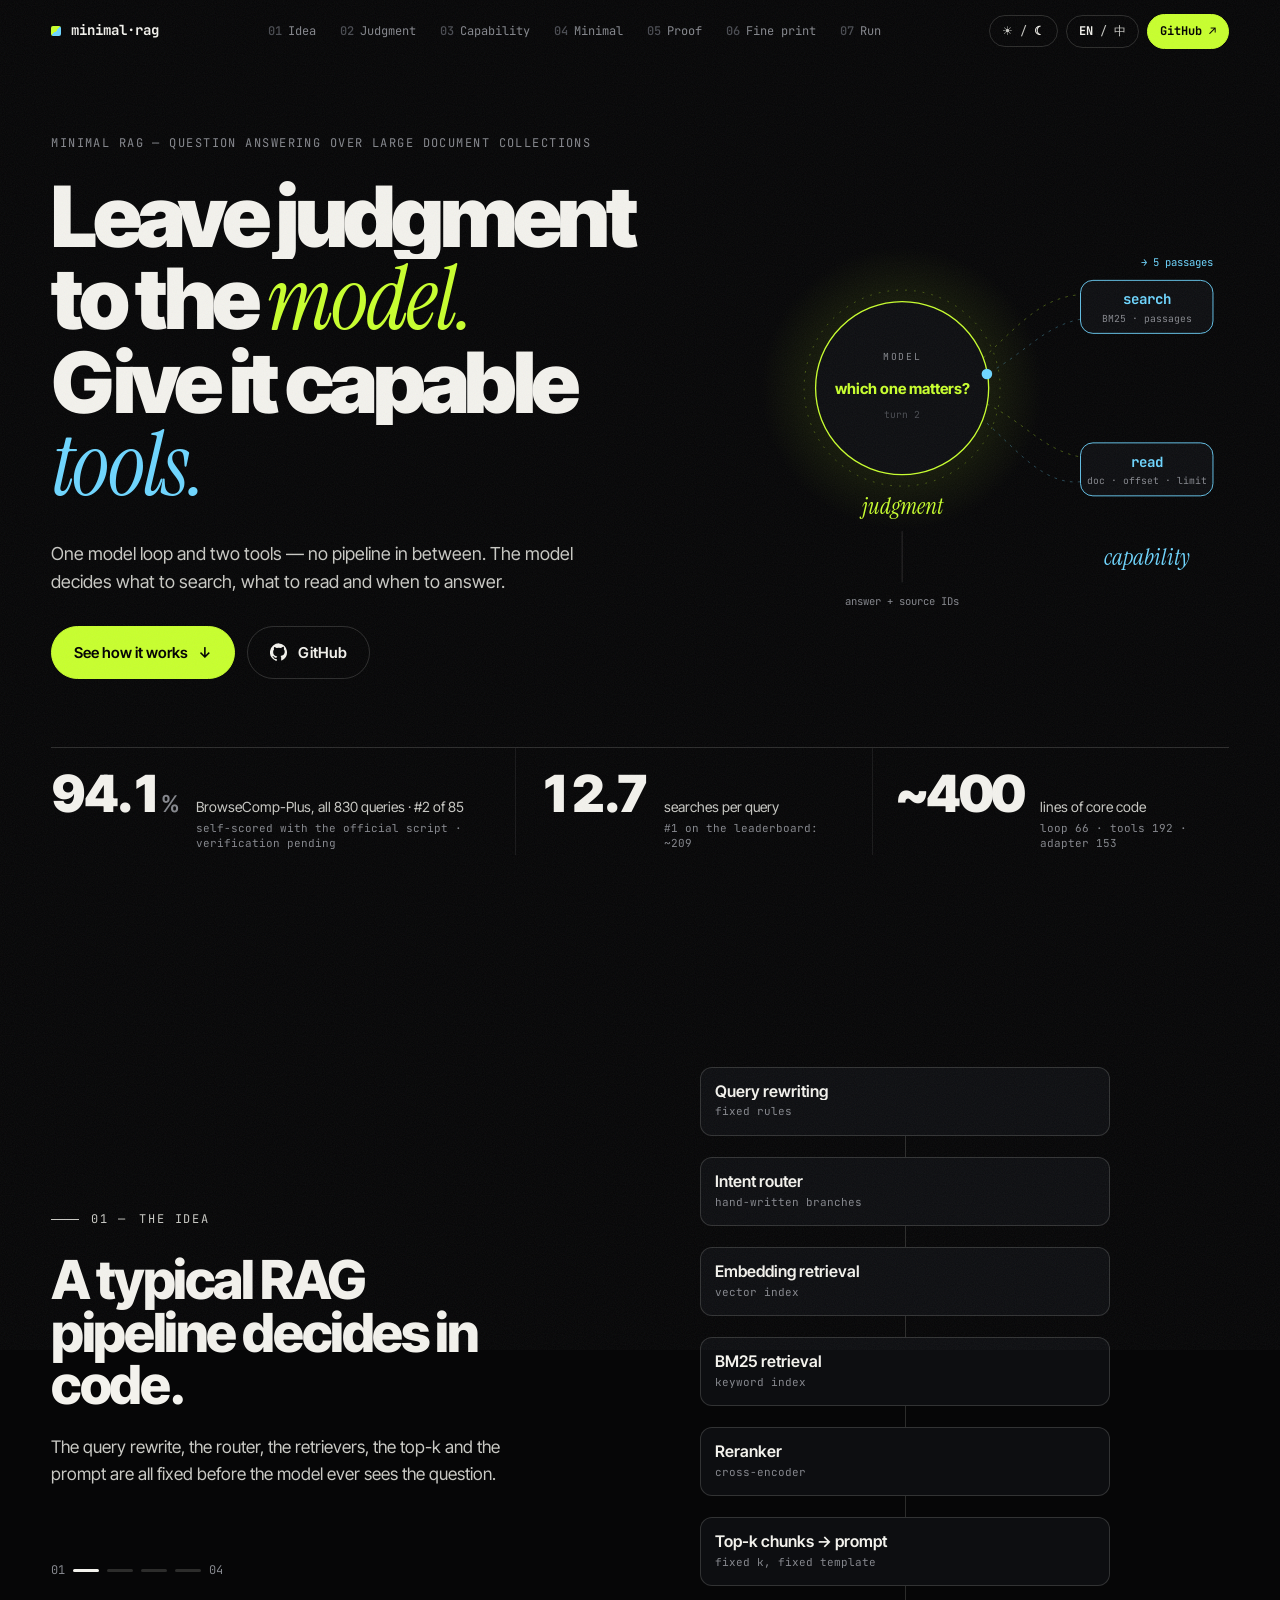
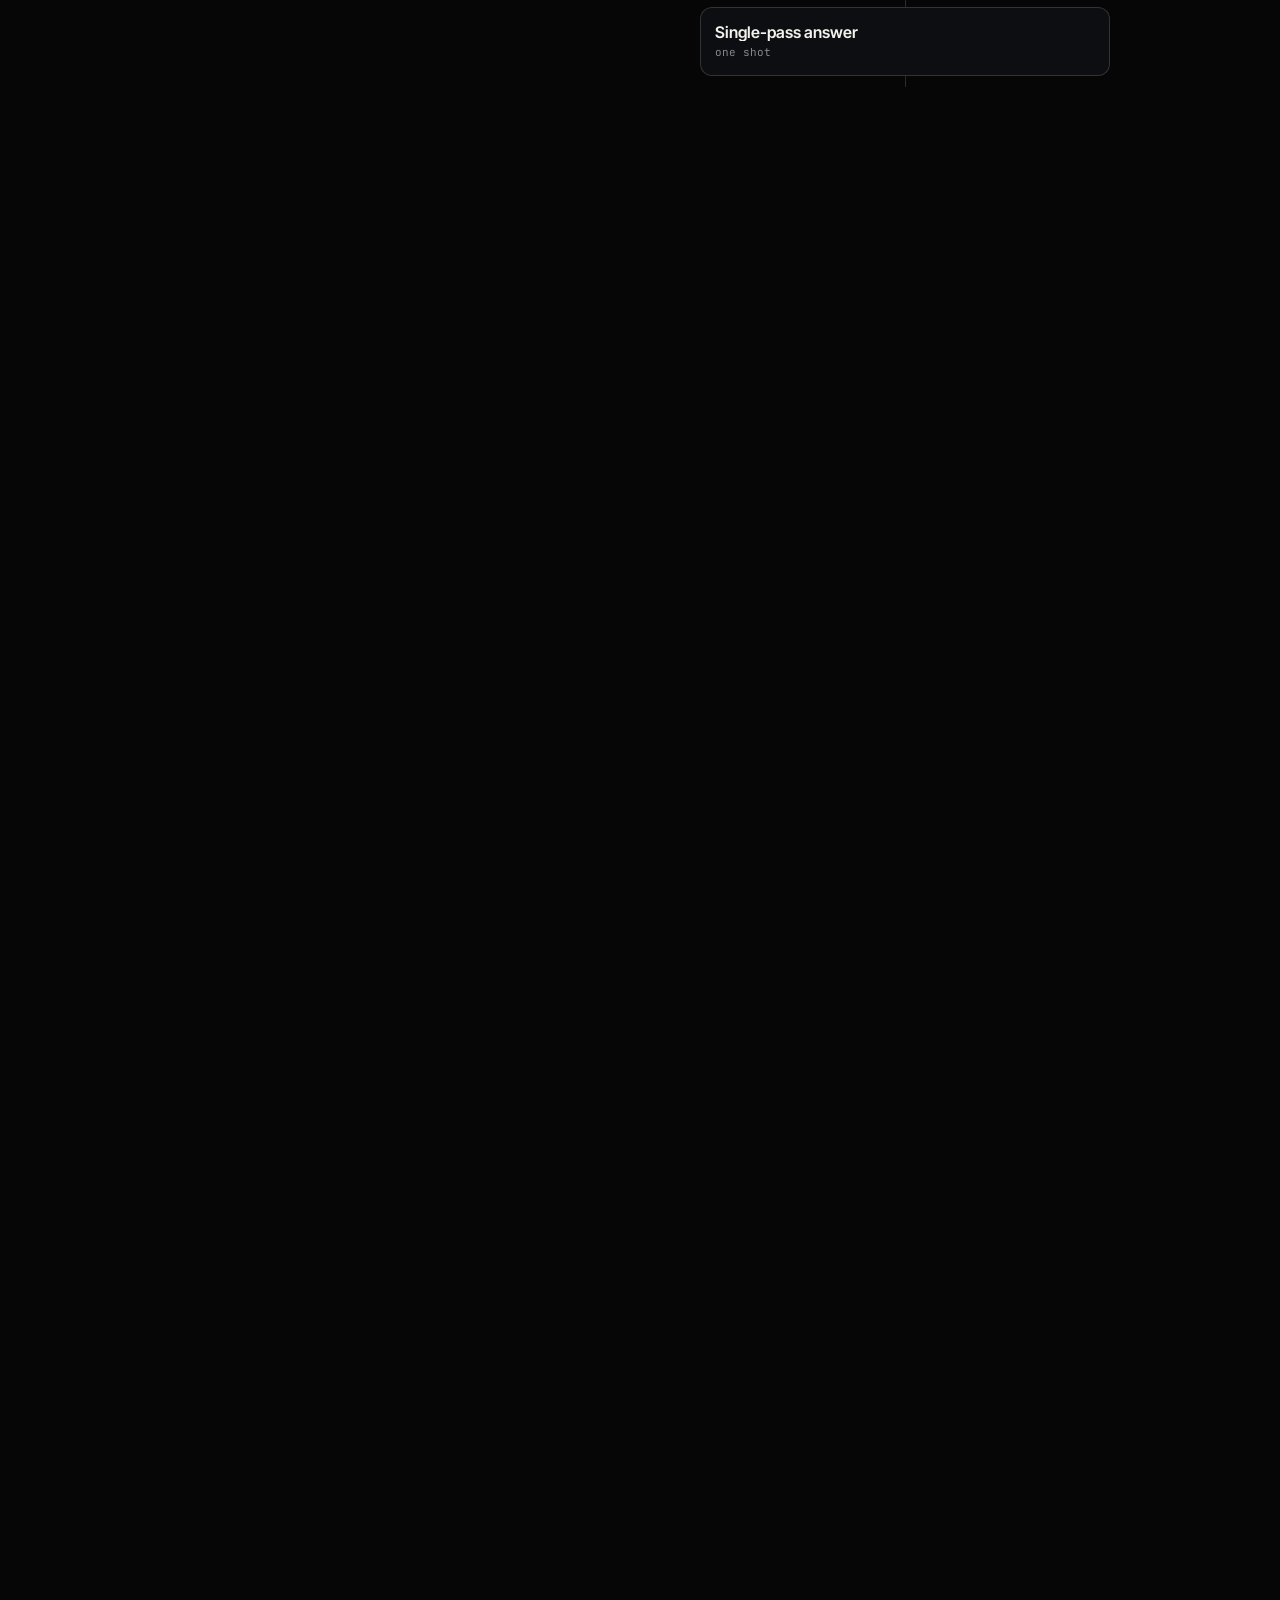
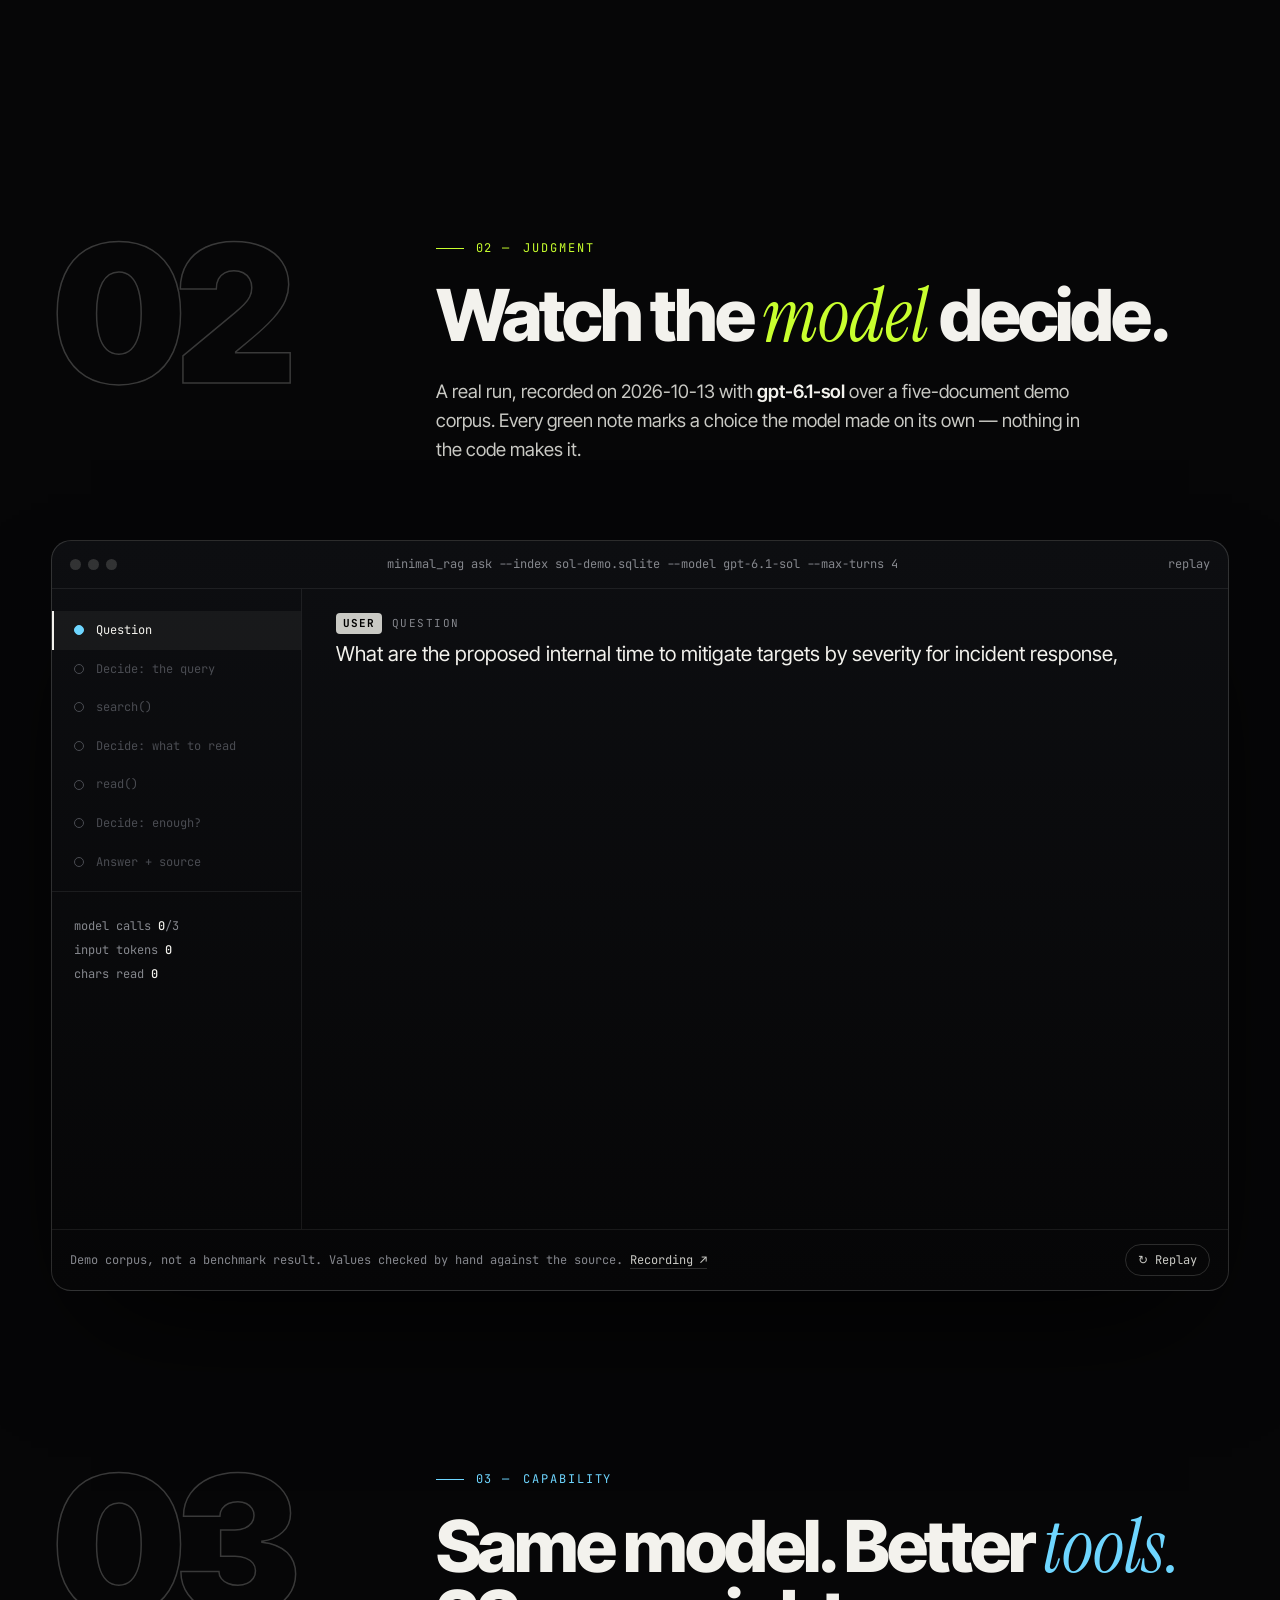
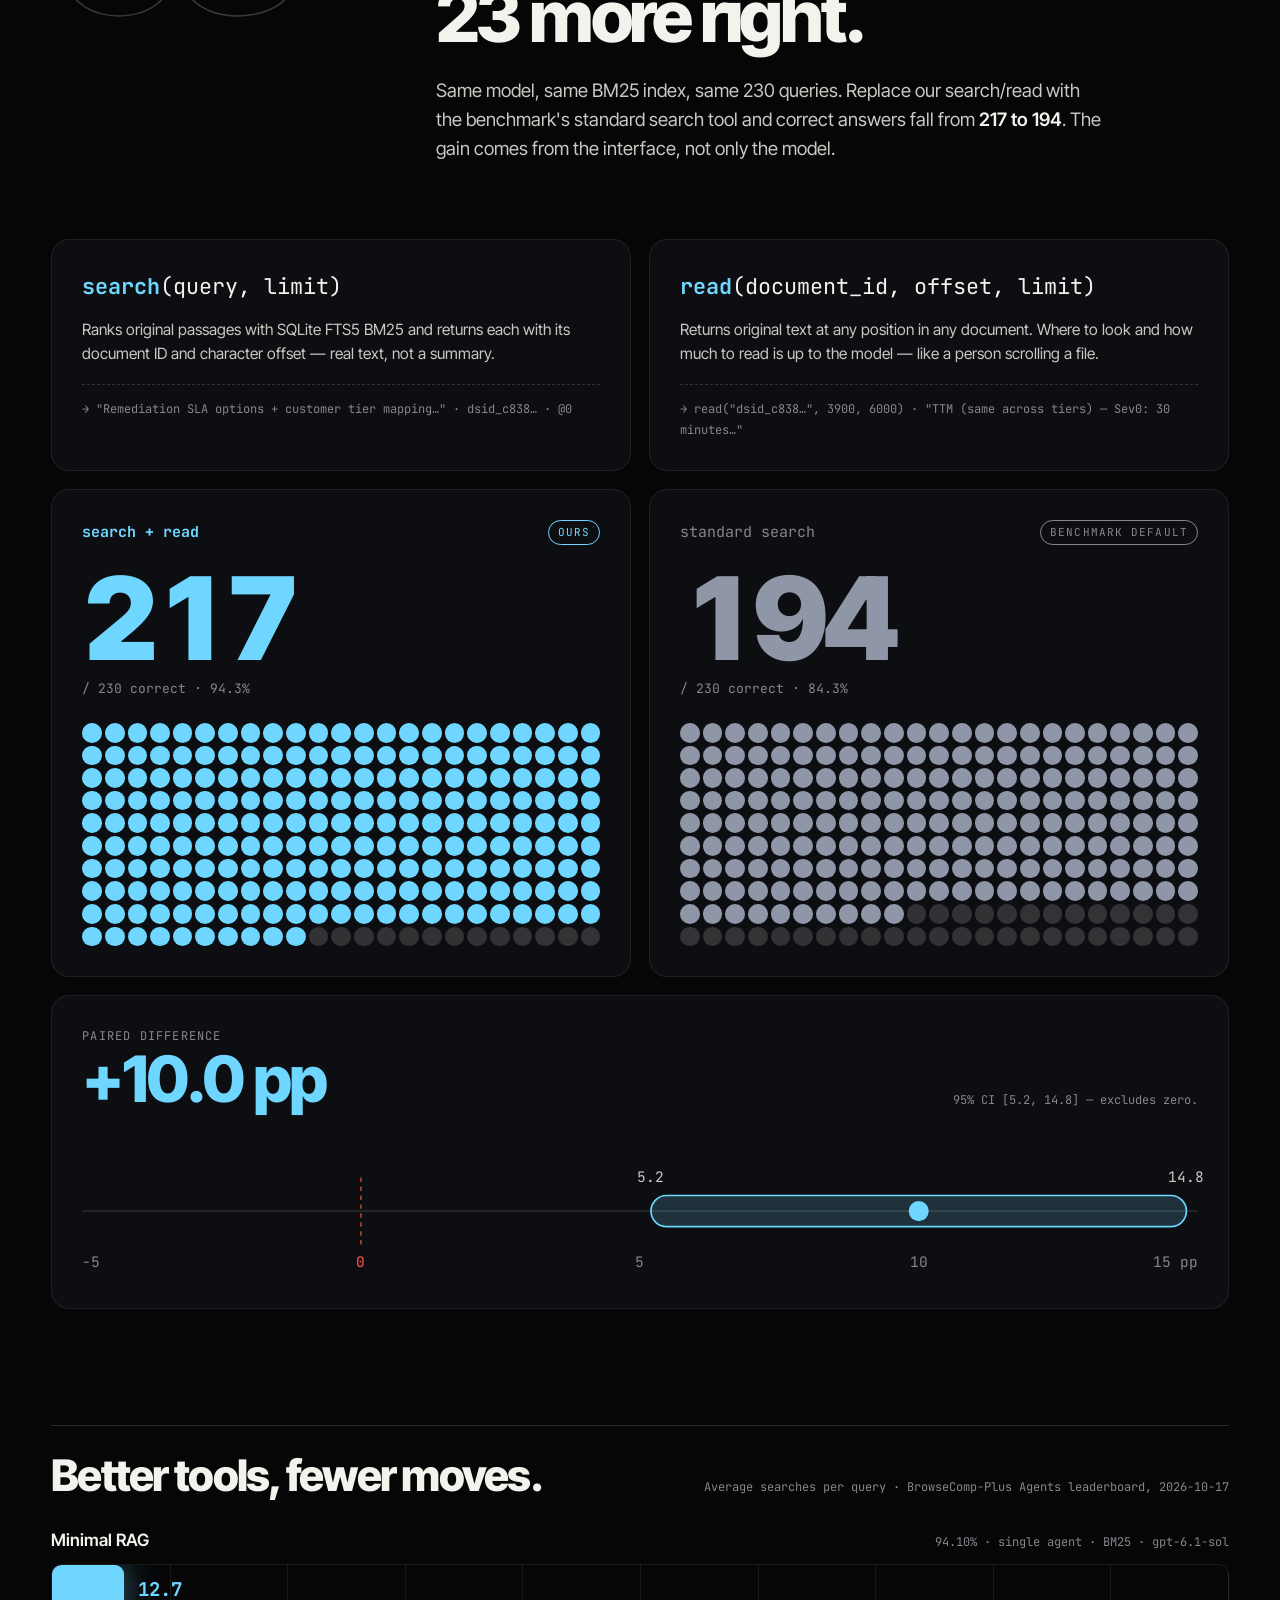
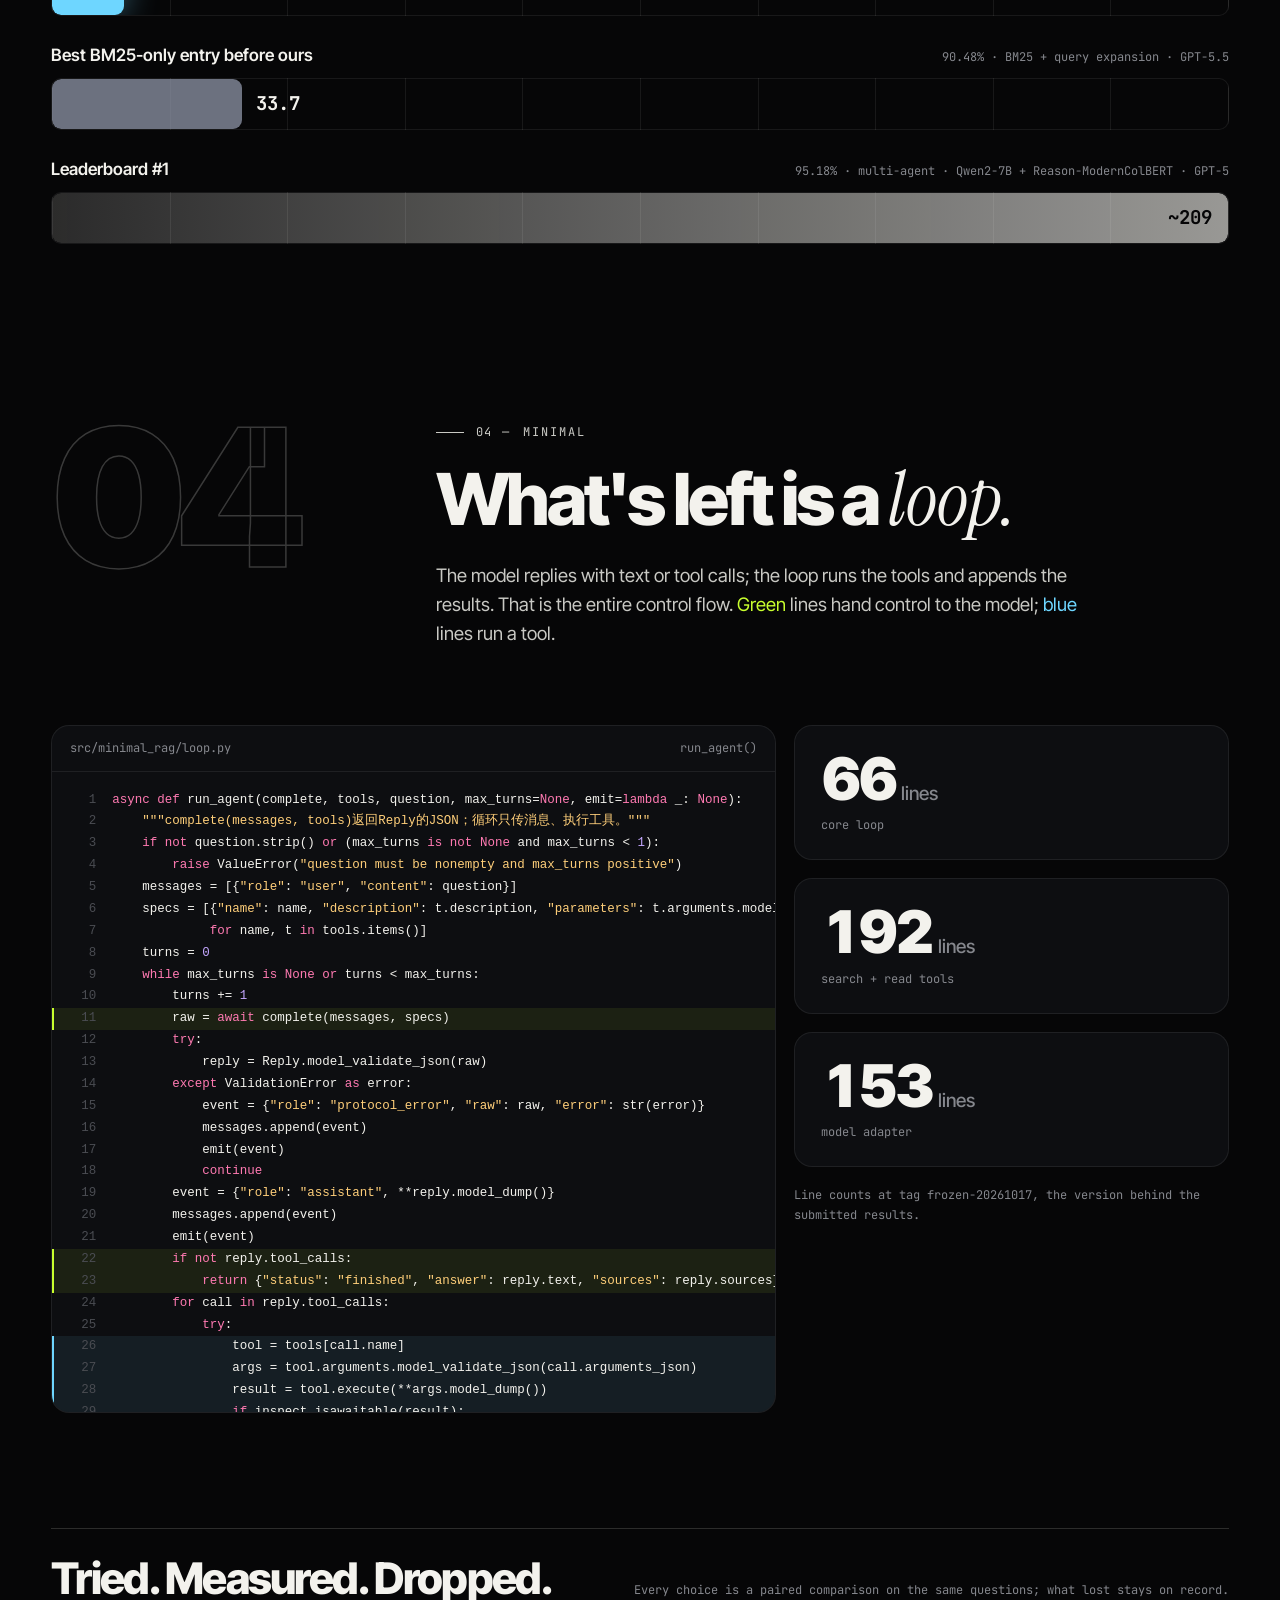
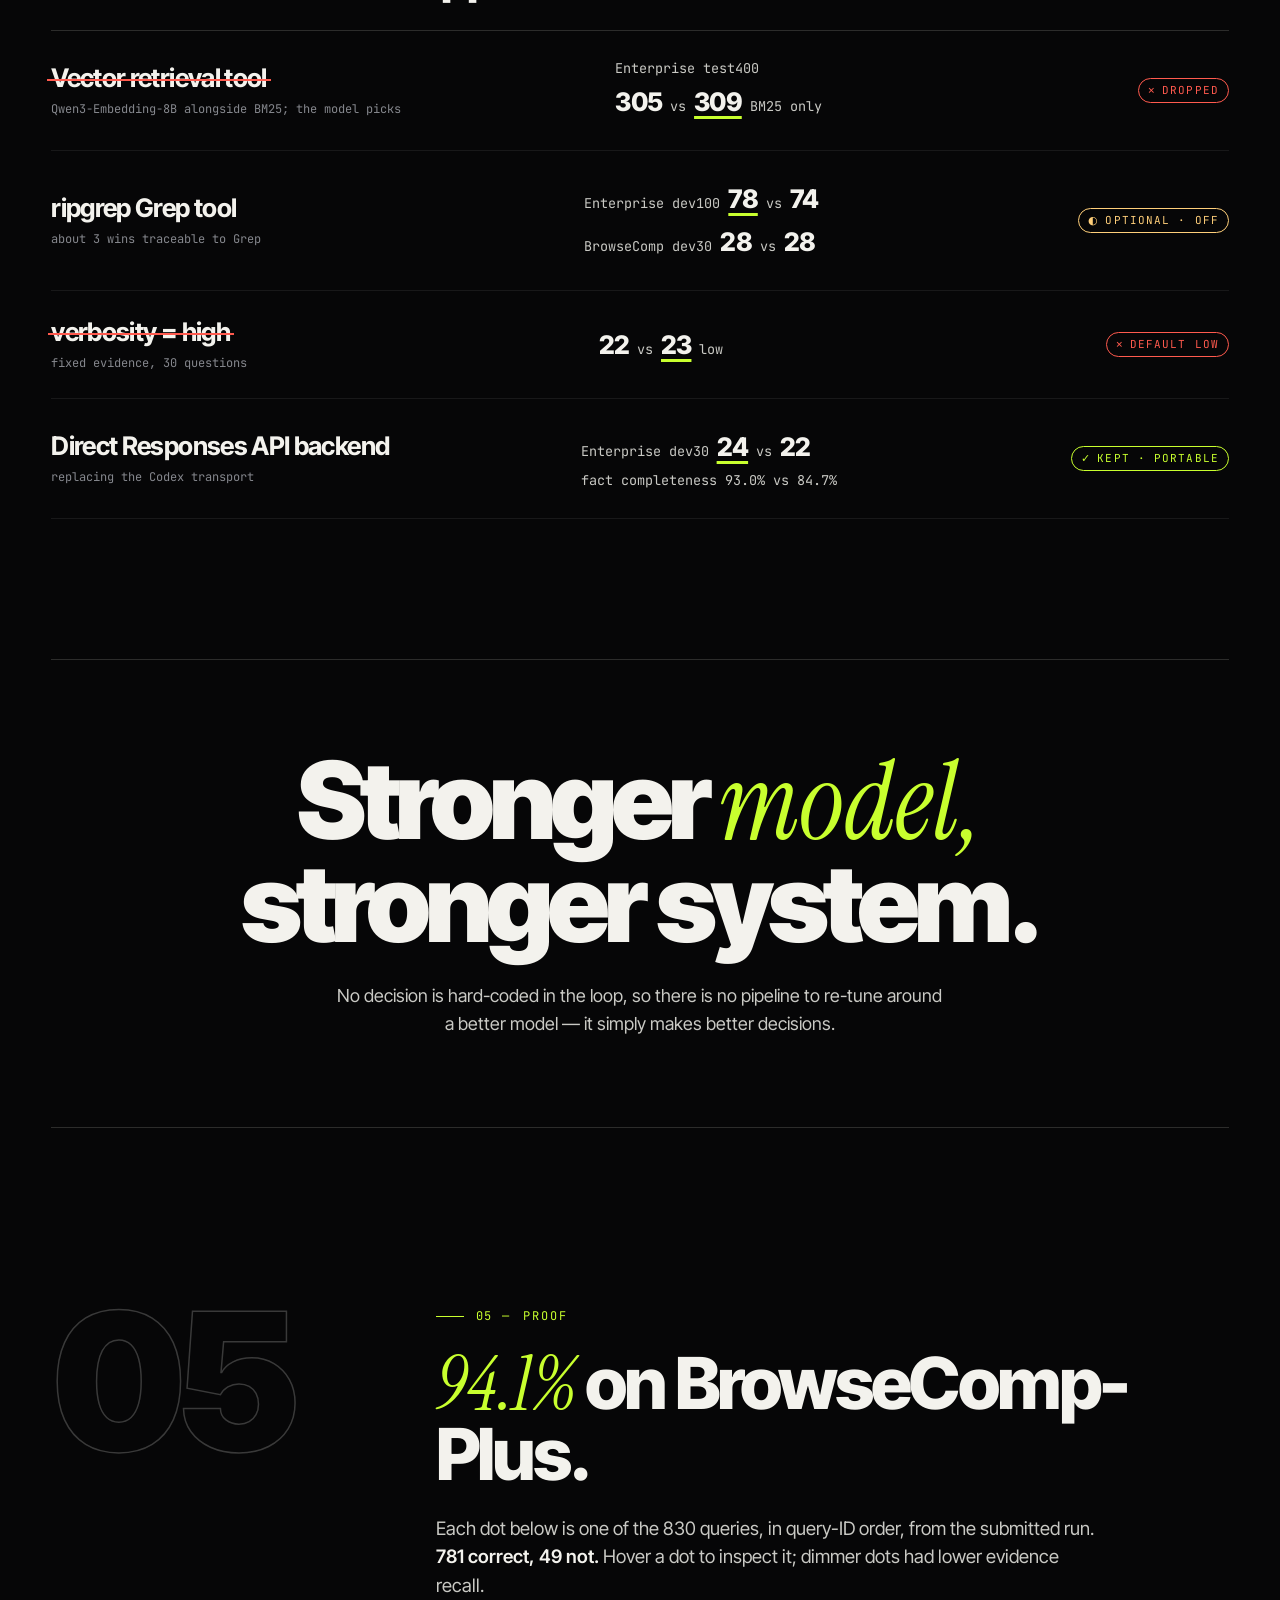
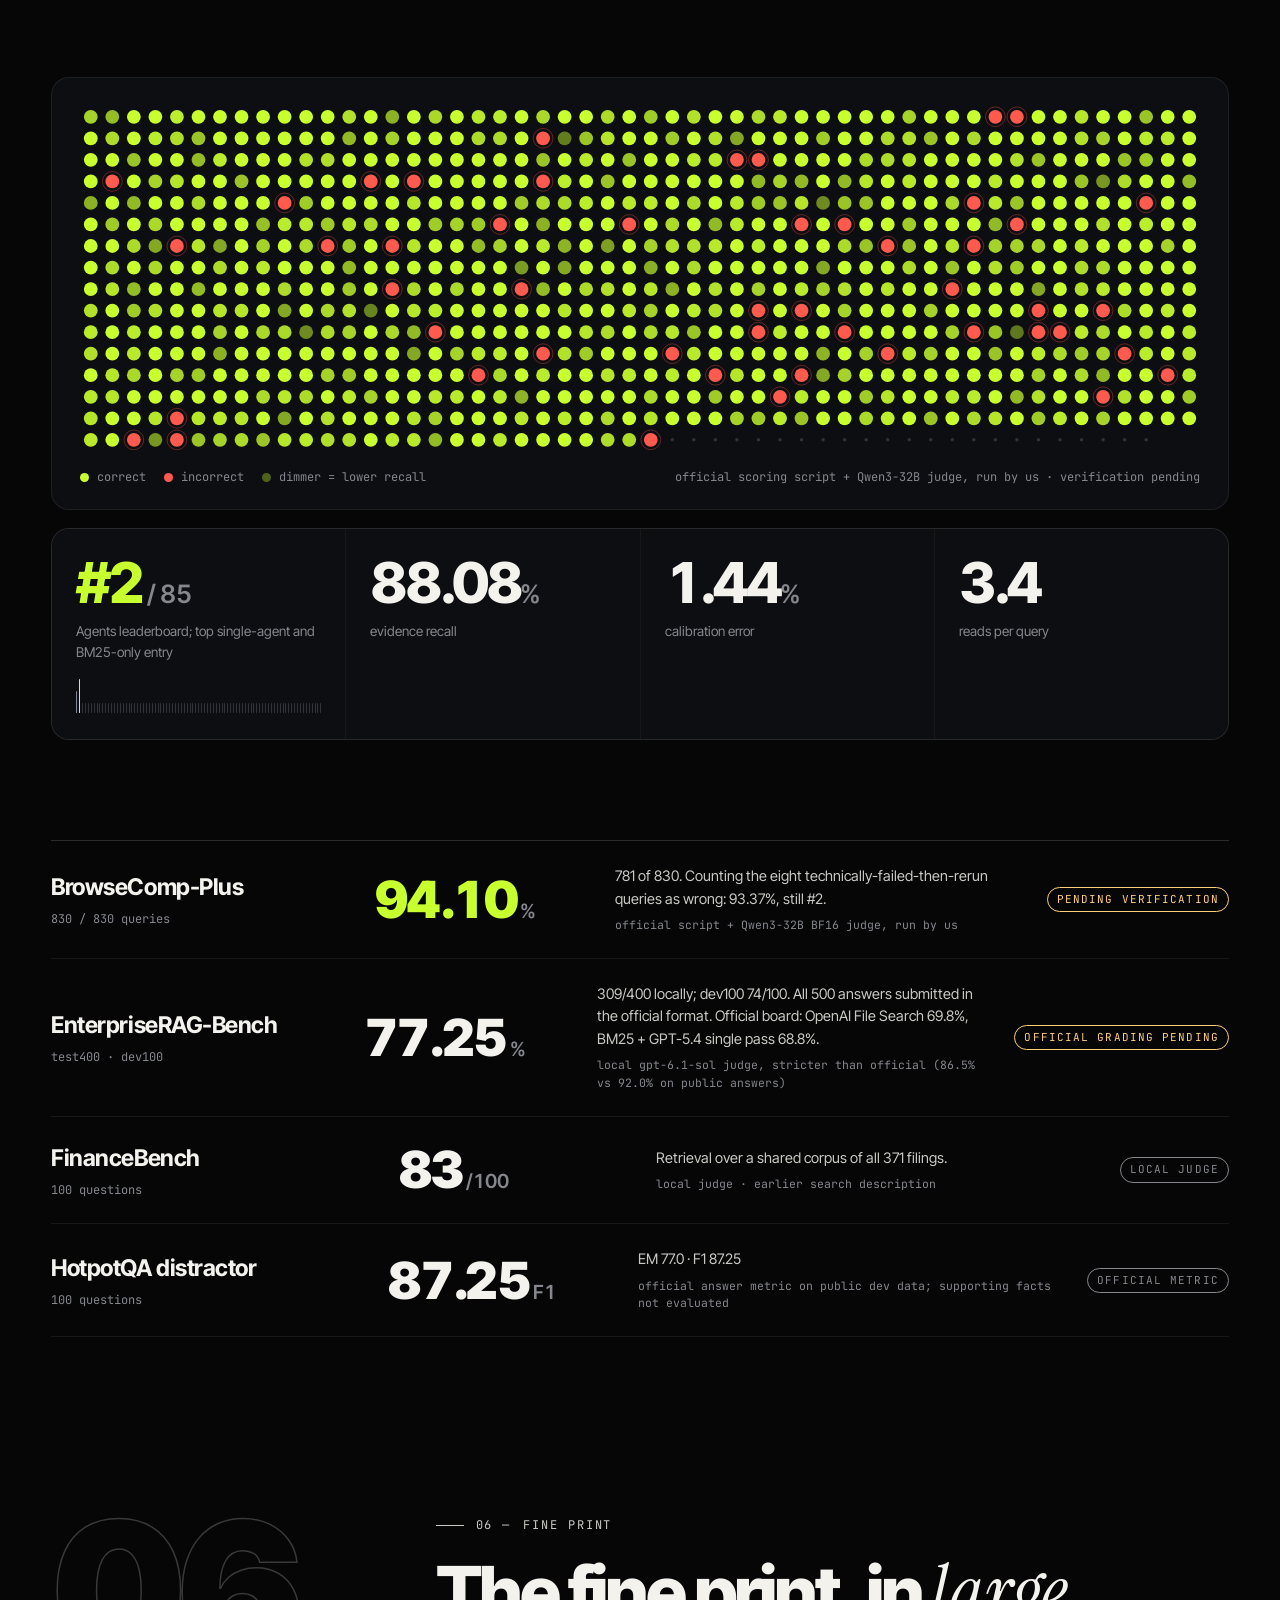
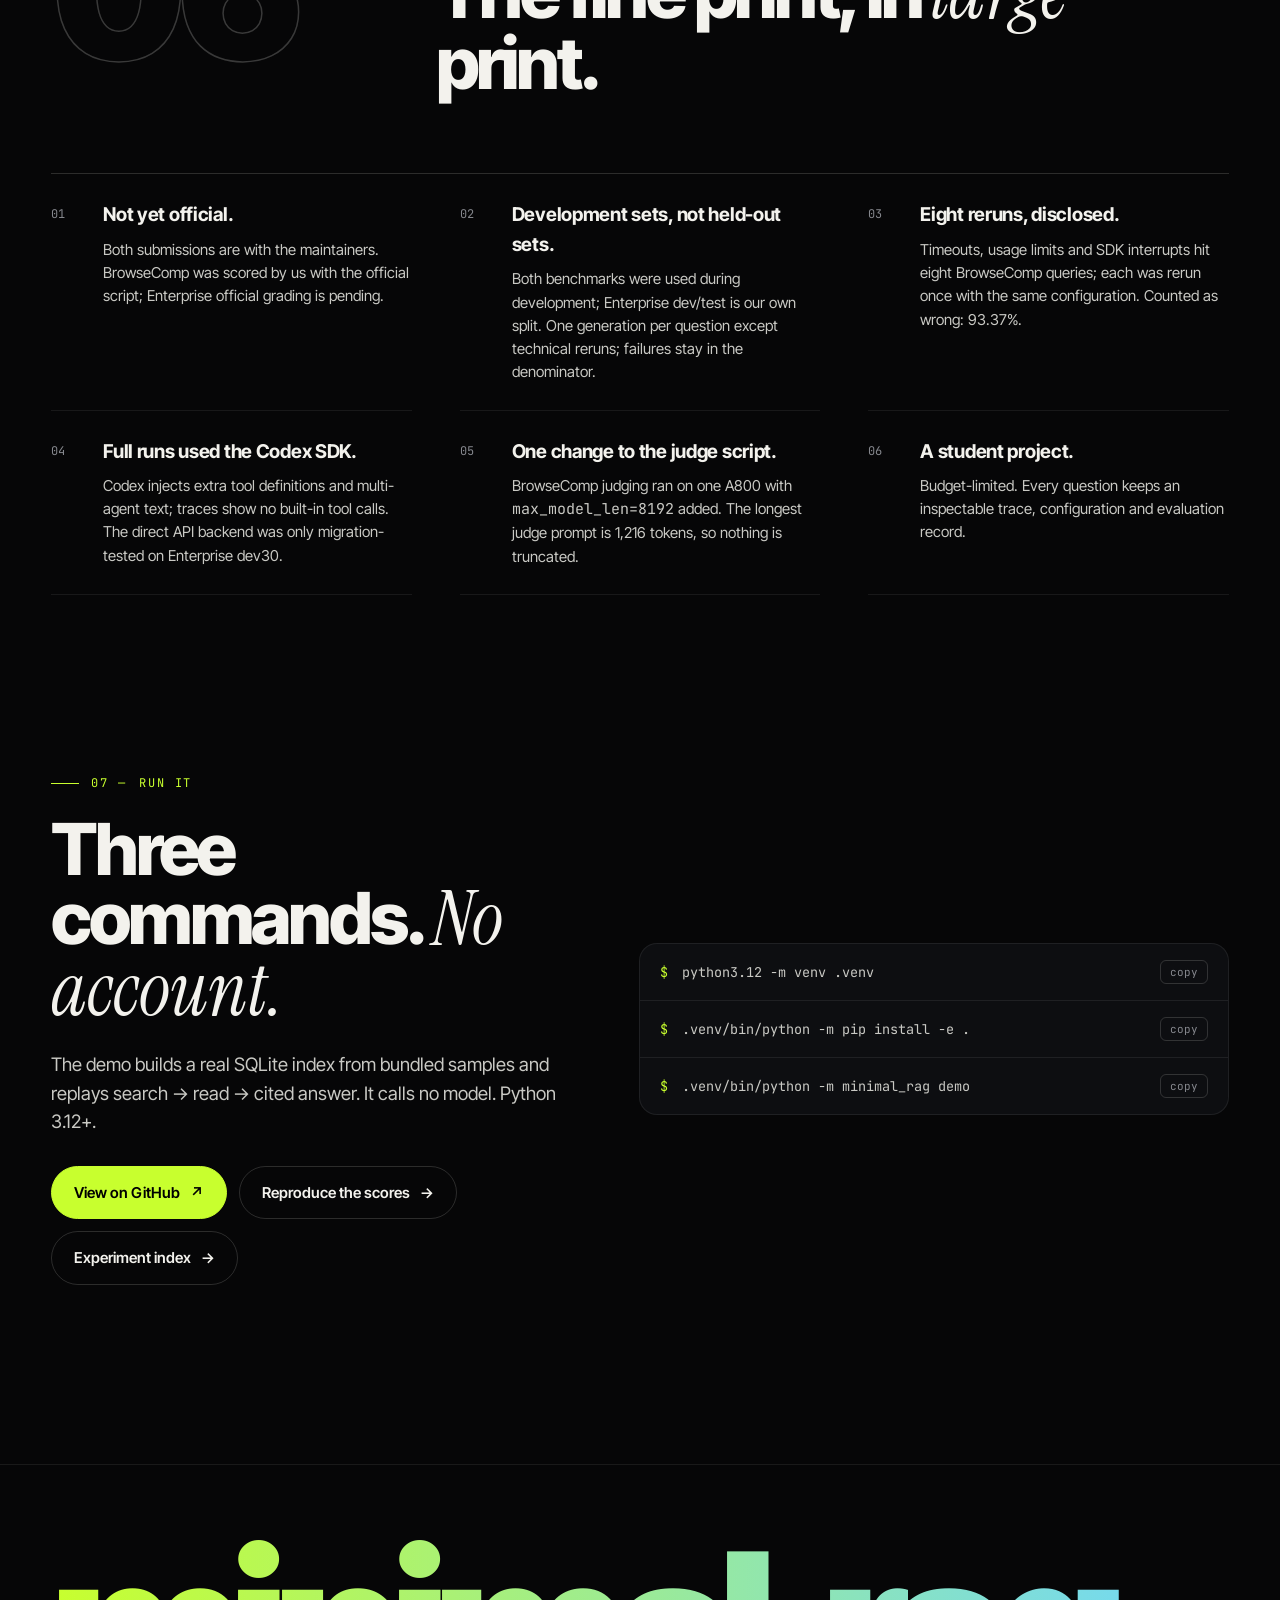
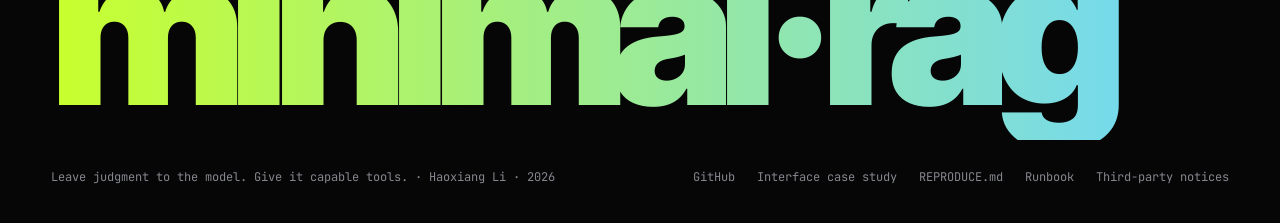
==== commit 98865f76: "Publish bilingual evidence-interface case study" ====
--- a/docs/index.html
+++ b/docs/index.html
@@ -5,6 +5,21 @@
 <meta name="viewport" content="width=device-width, initial-scale=1">
 <title>Minimal RAG</title>
 <meta name="description" content="Leave judgment to the model; give it capable tools. One agent, plain BM25, ~400 lines of core code — 94.1% on BrowseComp-Plus.">
+<link rel="canonical" href="https://hxli2005.github.io/minimal-rag/">
+<link rel="sitemap" type="application/xml" href="sitemap.xml">
+<meta property="og:type" content="website">
+<meta property="og:site_name" content="Minimal RAG">
+<meta property="og:title" content="Minimal RAG — judgment to the model, capability to the tools">
+<meta property="og:description" content="One model loop, SQLite BM25, and search/read tools. Explore the recorded walkthrough, source code, and paired interface experiments.">
+<meta property="og:url" content="https://hxli2005.github.io/minimal-rag/">
+<meta property="og:image" content="https://hxli2005.github.io/minimal-rag/assets/hero-dark.jpg">
+<meta property="og:image:width" content="2400">
+<meta property="og:image:height" content="1467">
+<meta property="og:image:alt" content="Minimal RAG: the model chooses search and read tools in a small loop.">
+<meta name="twitter:card" content="summary_large_image">
+<meta name="twitter:title" content="Minimal RAG — one loop, two tools">
+<meta name="twitter:description" content="Model-directed evidence gathering with SQLite BM25. Recorded walkthrough, source code, and inspectable experiments.">
+<meta name="twitter:image" content="https://hxli2005.github.io/minimal-rag/assets/hero-dark.jpg">
 <meta name="color-scheme" content="dark light">
 <meta name="theme-color" content="#060607">
 <link rel="icon" href="data:image/svg+xml,%3Csvg xmlns='http://www.w3.org/2000/svg' viewBox='0 0 32 32'%3E%3Crect x='4' y='4' width='24' height='24' rx='5' fill='%23c8ff2e'/%3E%3C/svg%3E">
@@ -723,6 +738,7 @@
       <span><span class="en">Leave judgment to the model. Give it capable tools.</span><span class="zh">判断交给模型，能力交给工具。</span> · Haoxiang Li · 2026</span>
       <div class="links">
         <a href="https://github.com/hxli2005/minimal-rag">GitHub</a>
+        <a href="notes/search-read/"><span class="en">Interface case study</span><span class="zh">接口实验案例</span></a>
         <a href="https://github.com/hxli2005/minimal-rag/blob/main/REPRODUCE.md">REPRODUCE.md</a>
         <a href="https://github.com/hxli2005/minimal-rag/blob/main/docs/runbook.md">Runbook</a>
         <a href="https://github.com/hxli2005/minimal-rag/blob/main/THIRD_PARTY_NOTICES.md">Third-party notices</a>
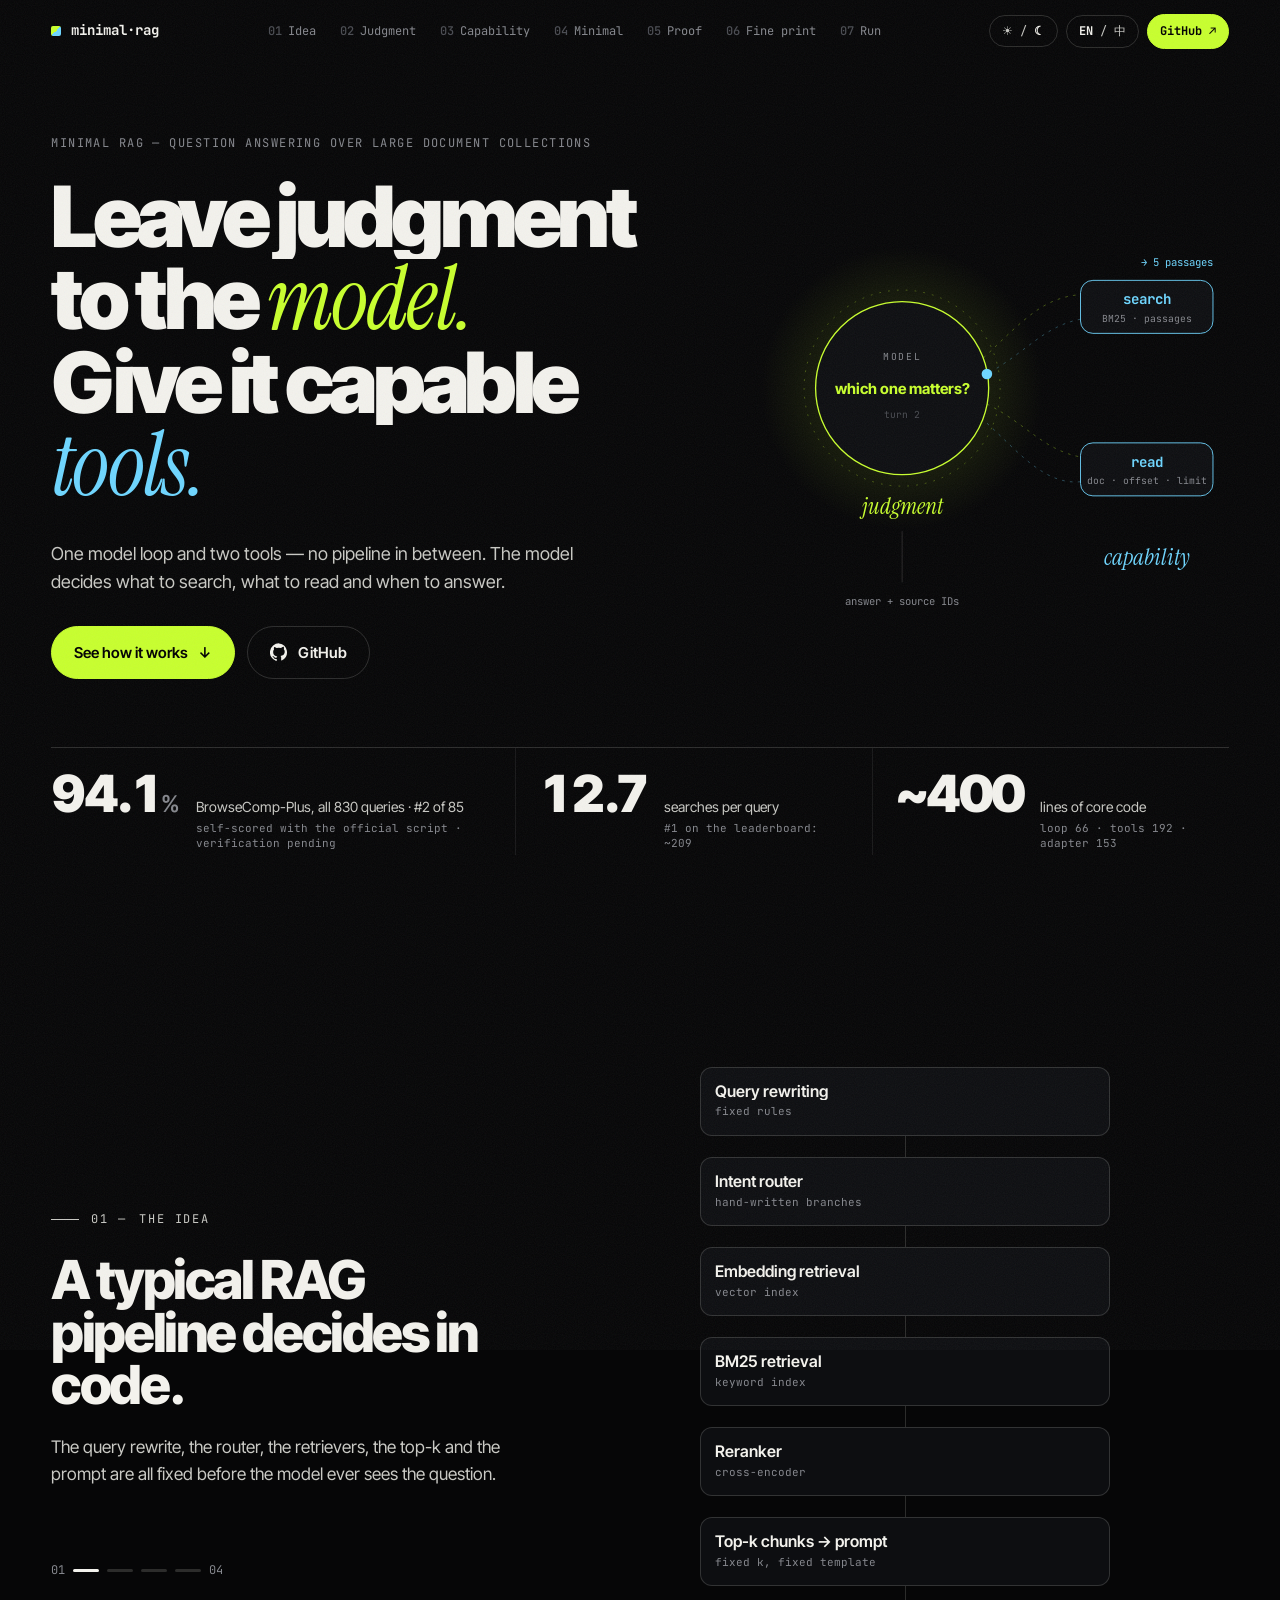
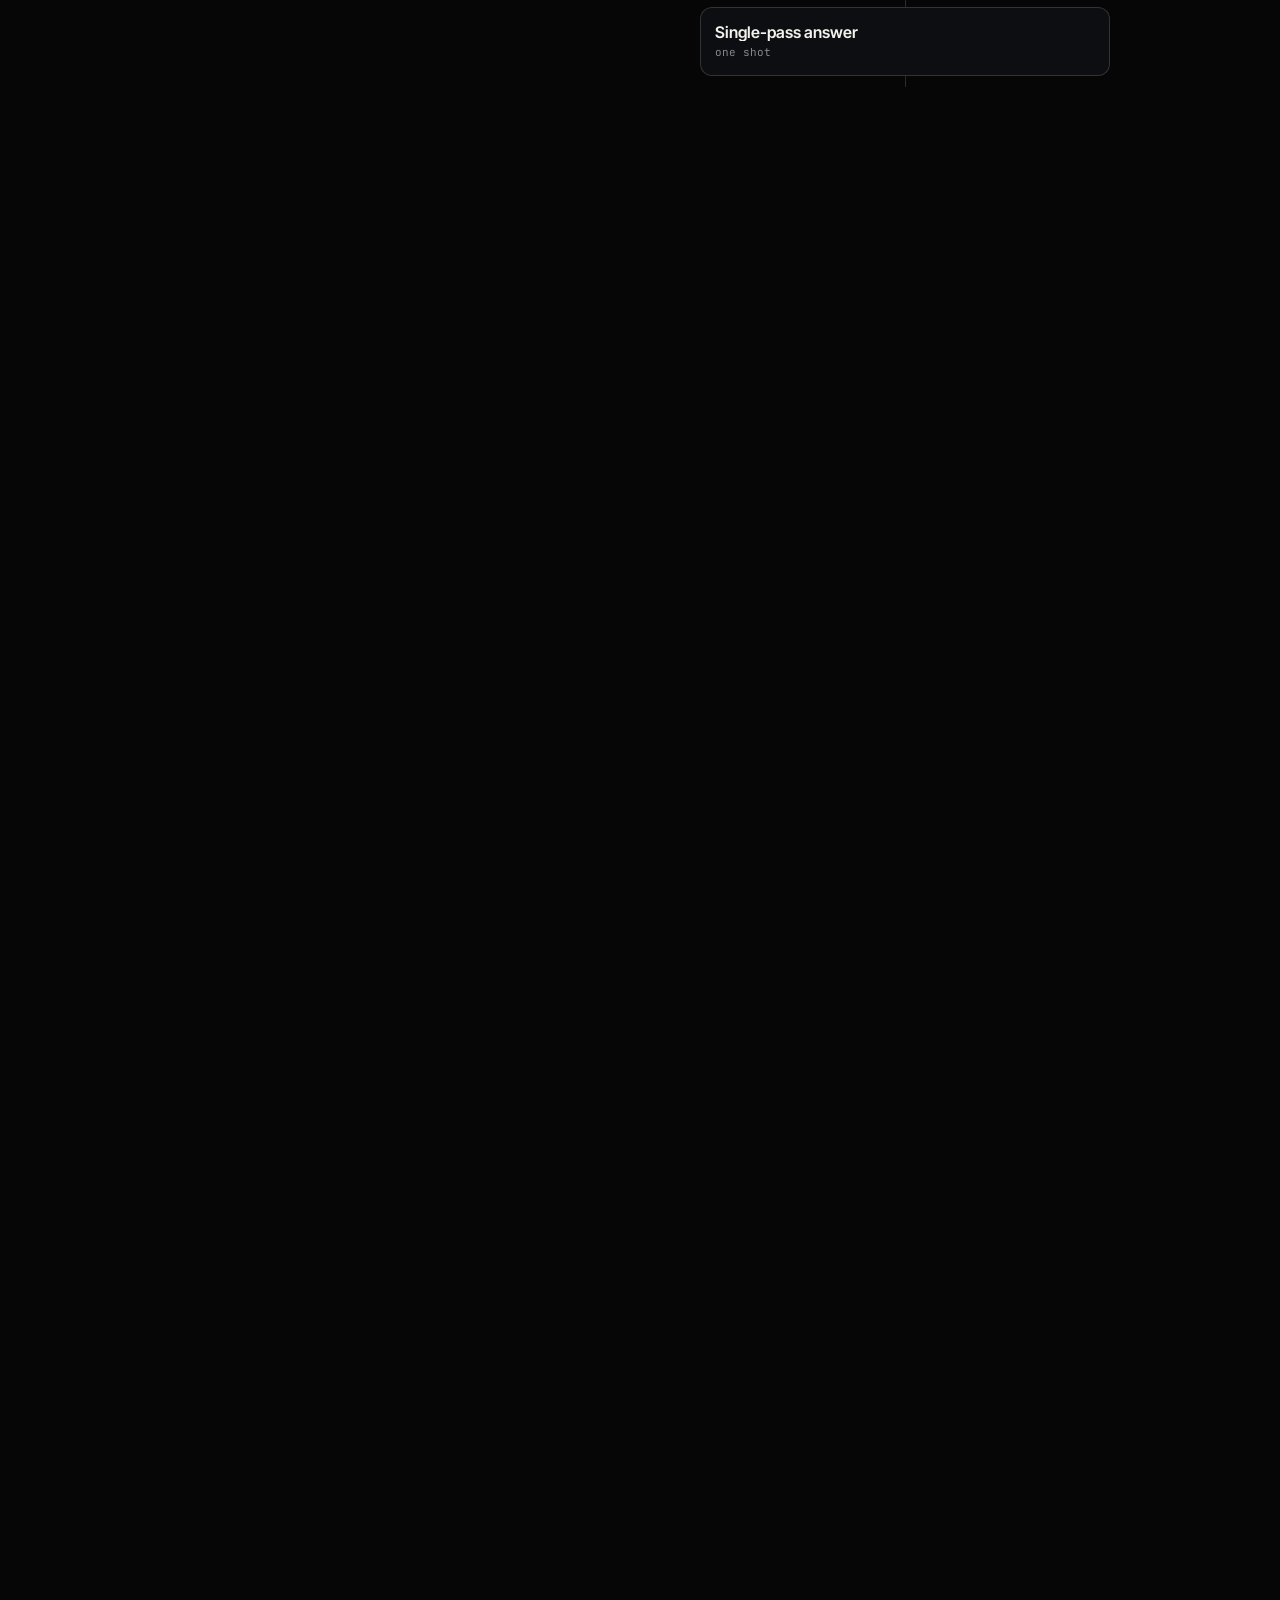
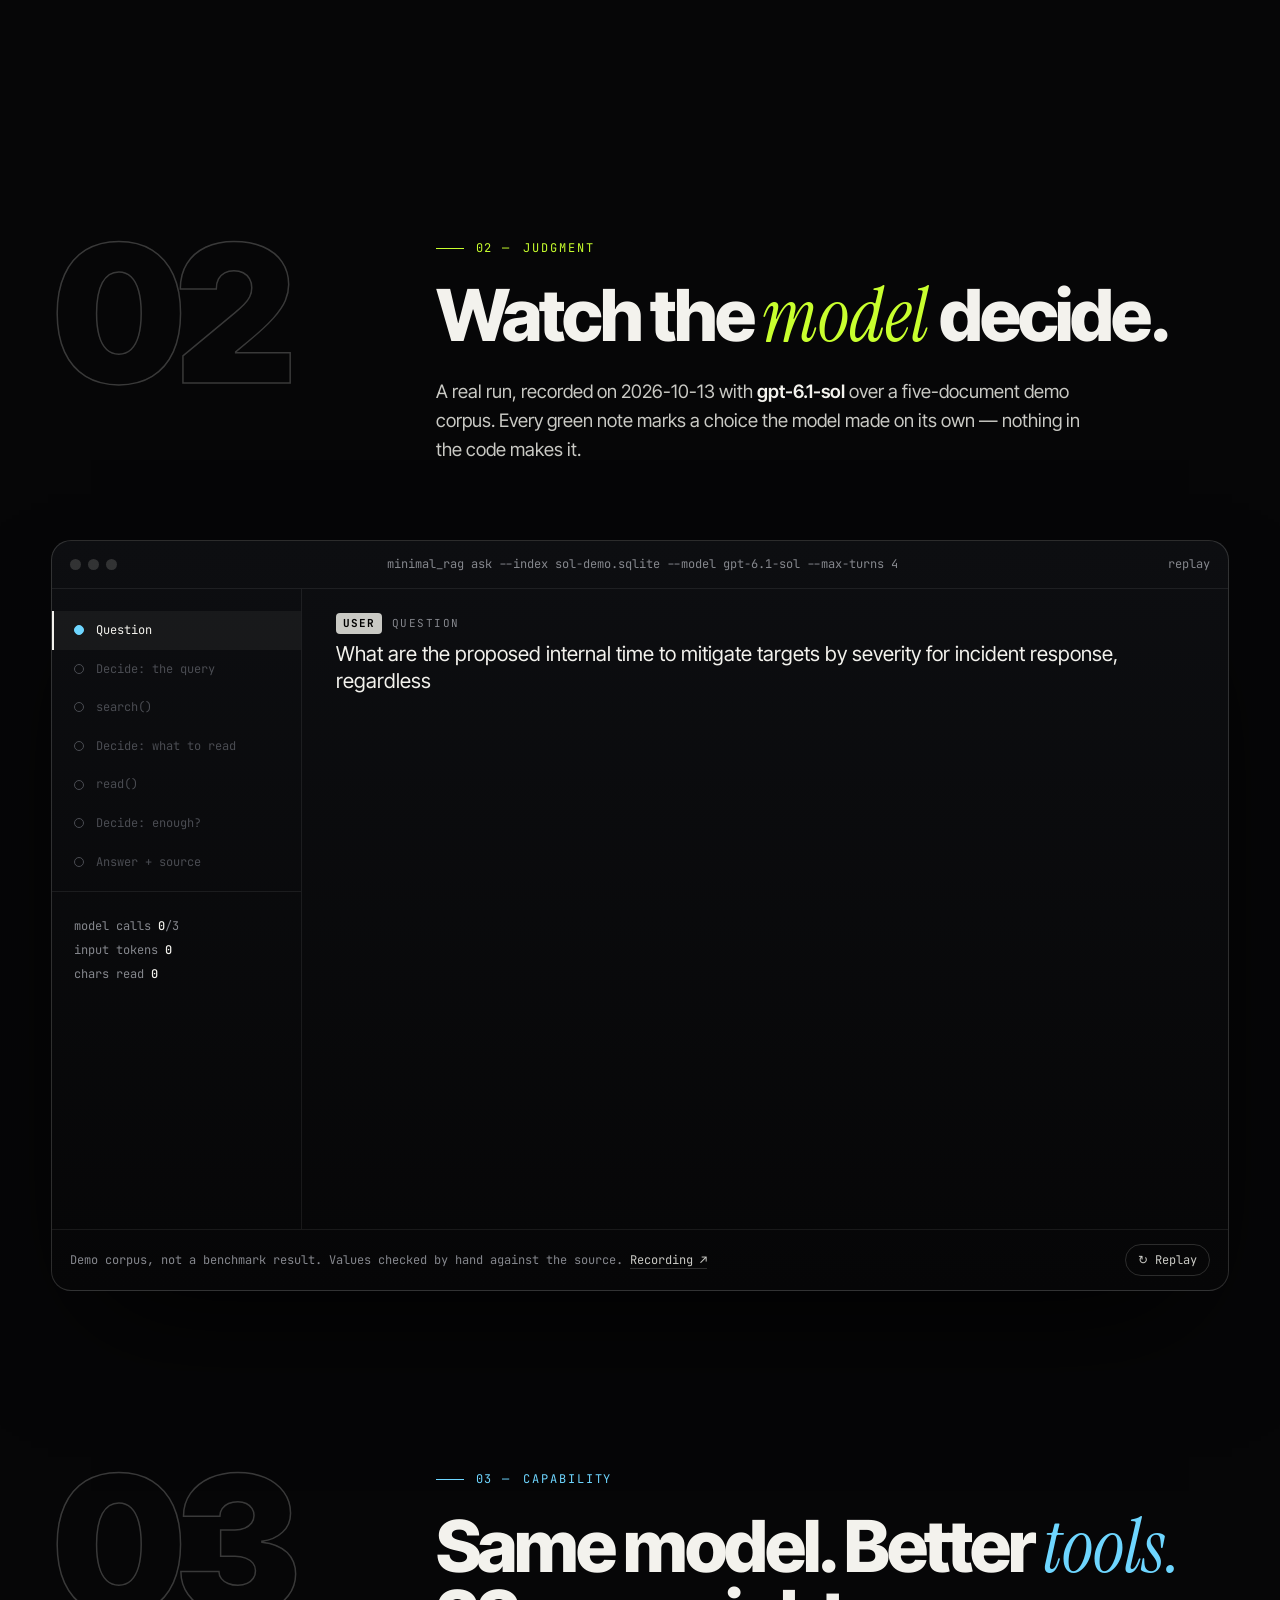
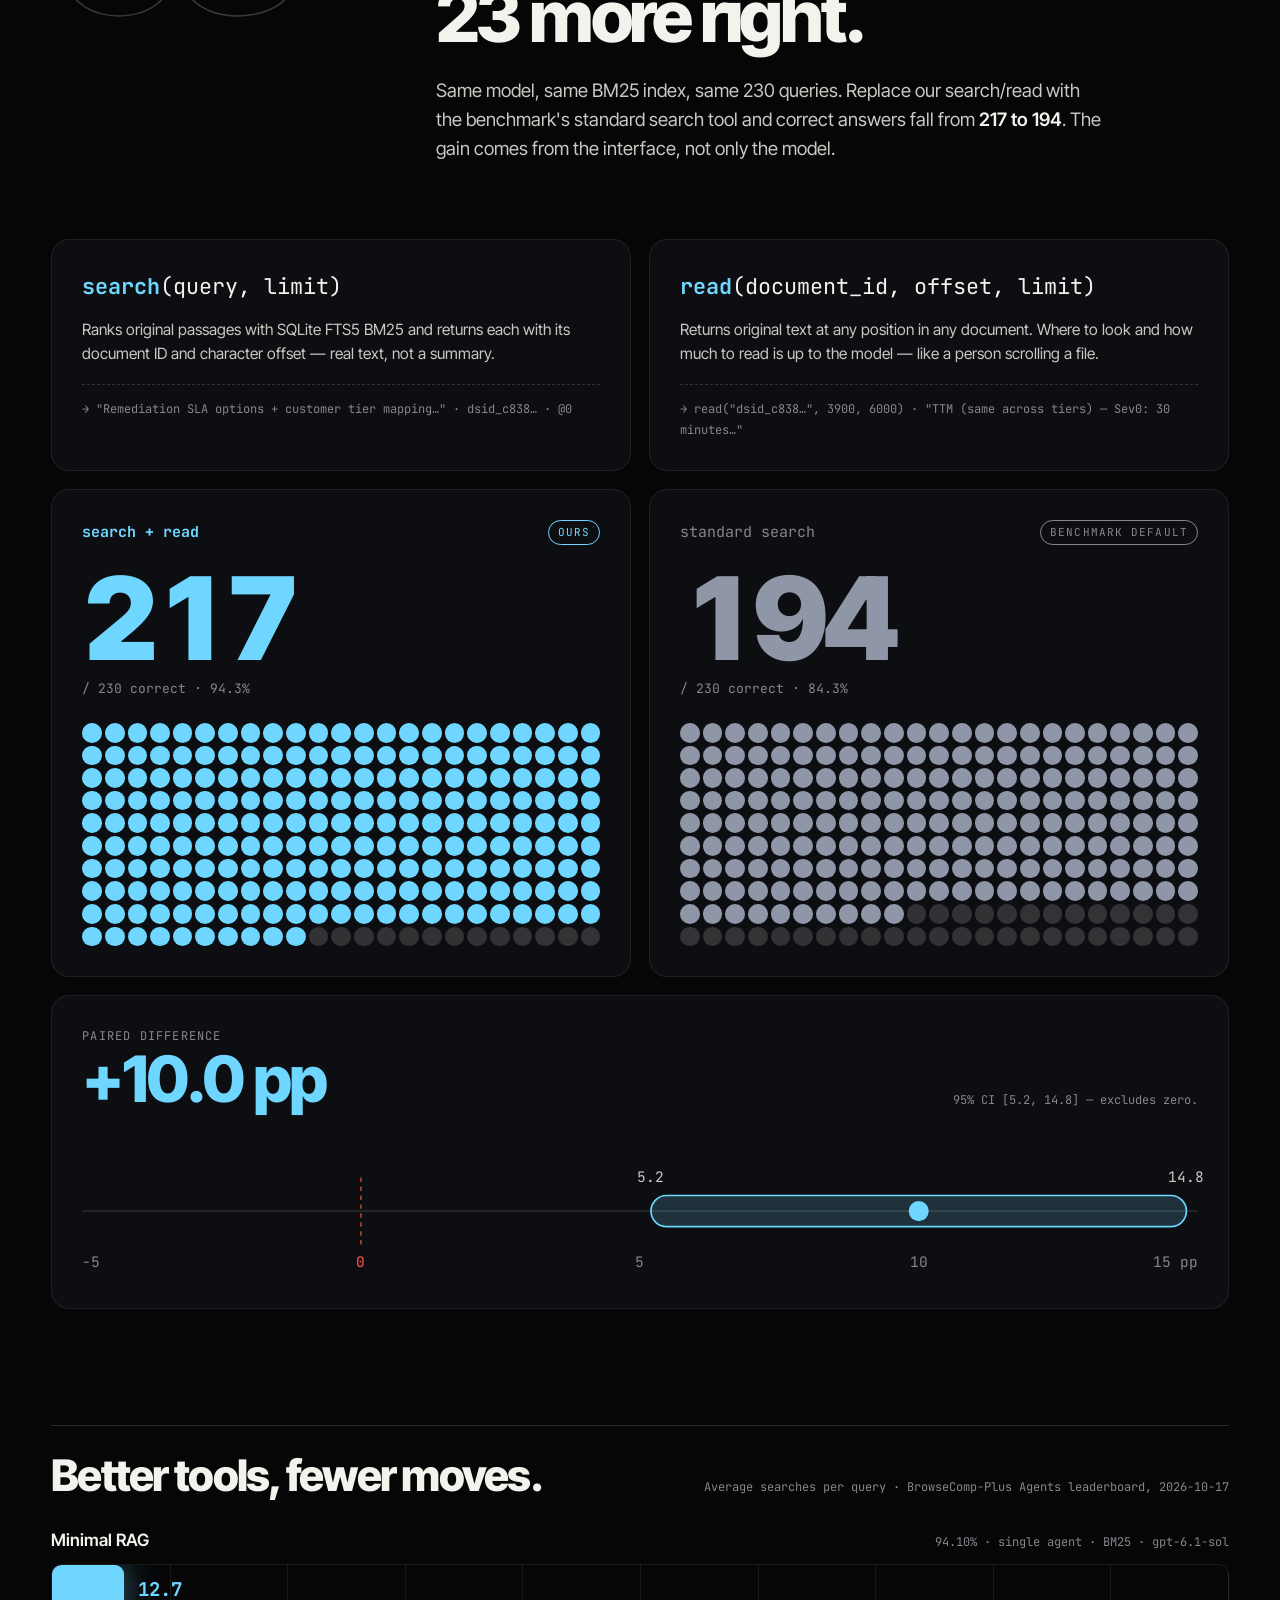
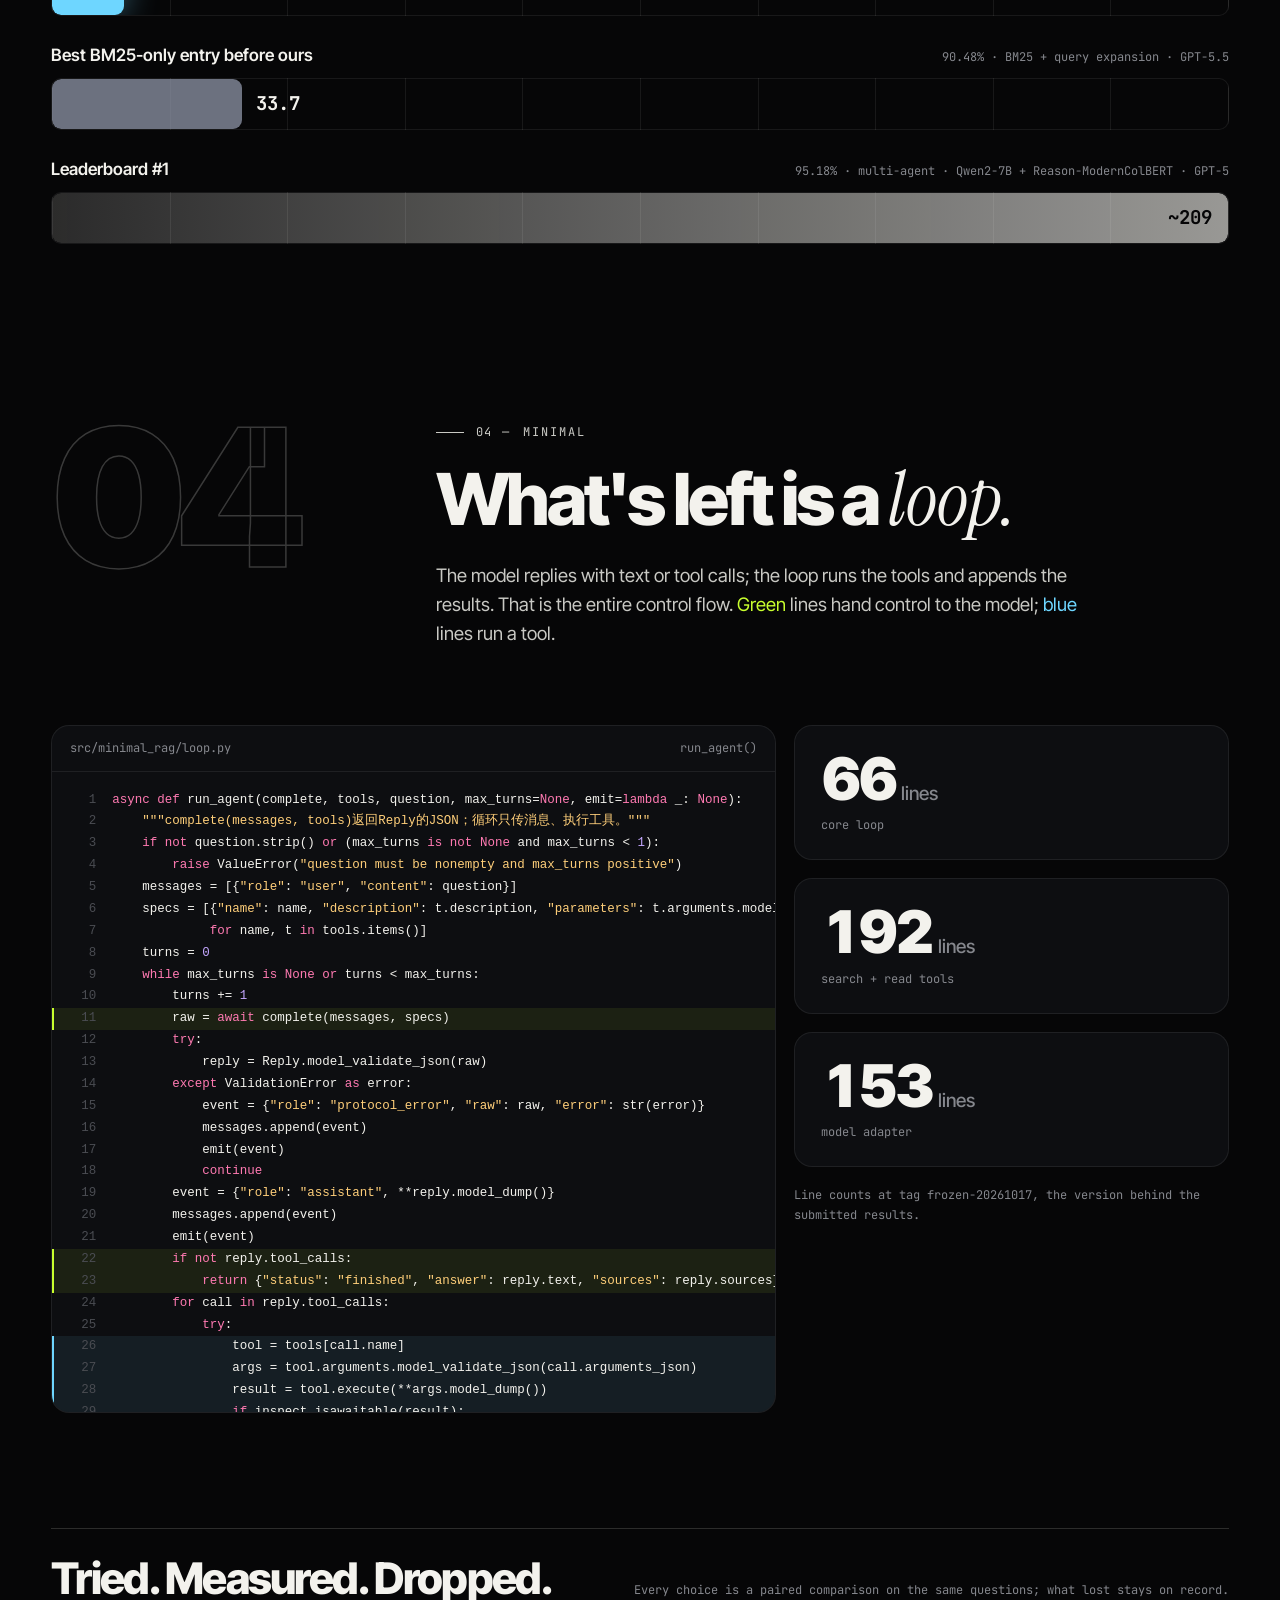
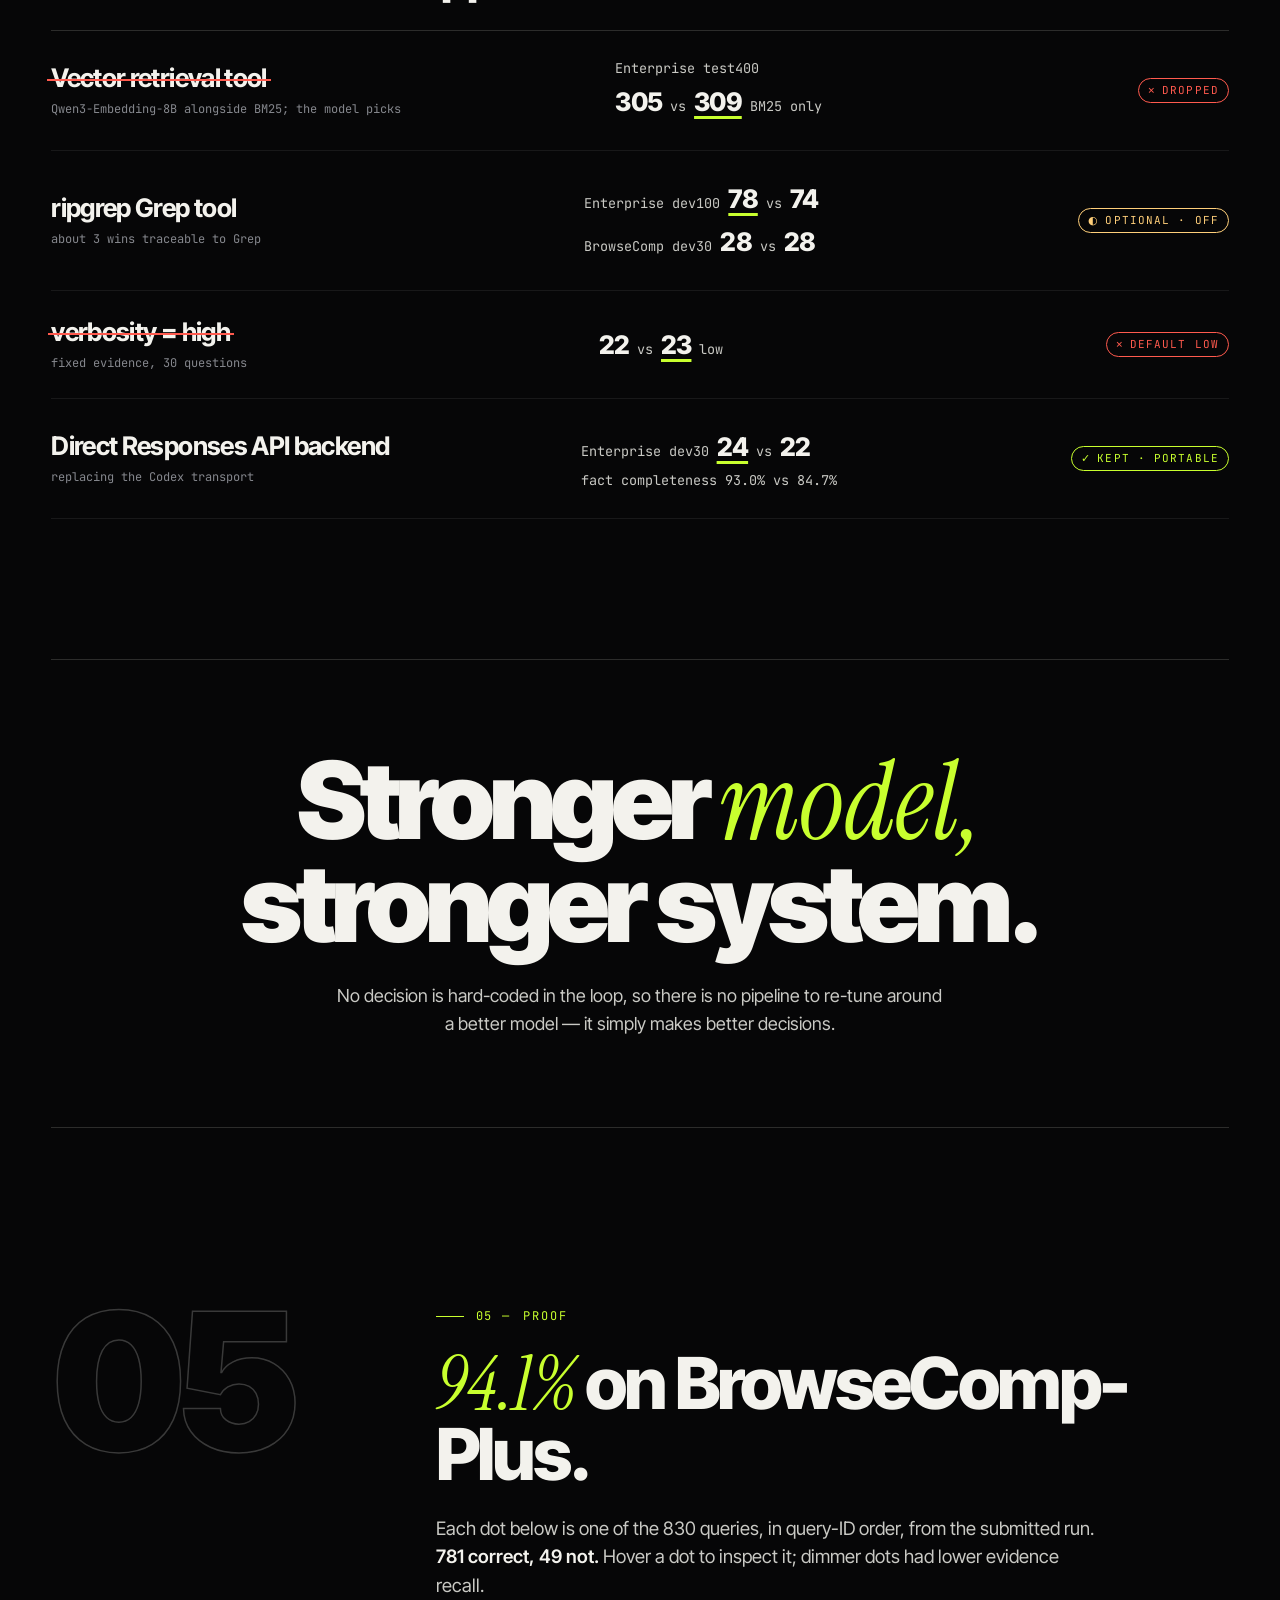
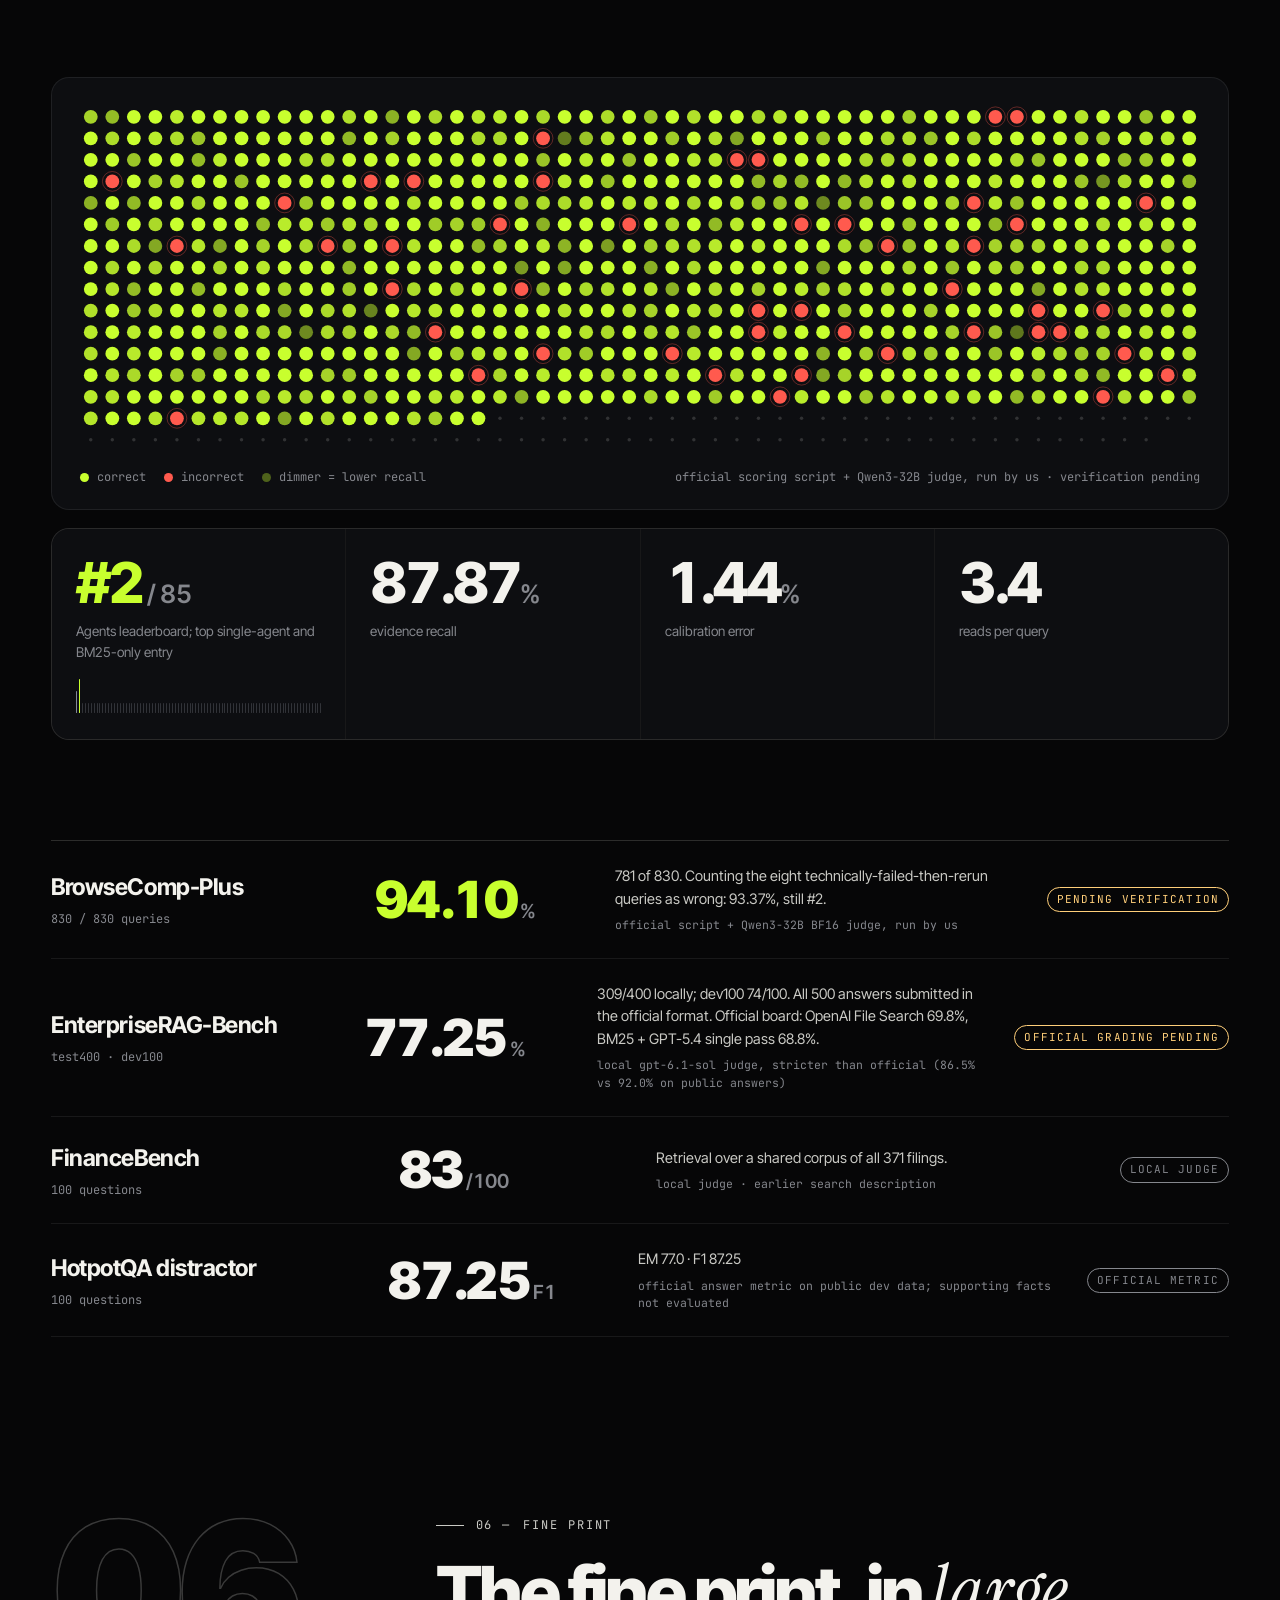
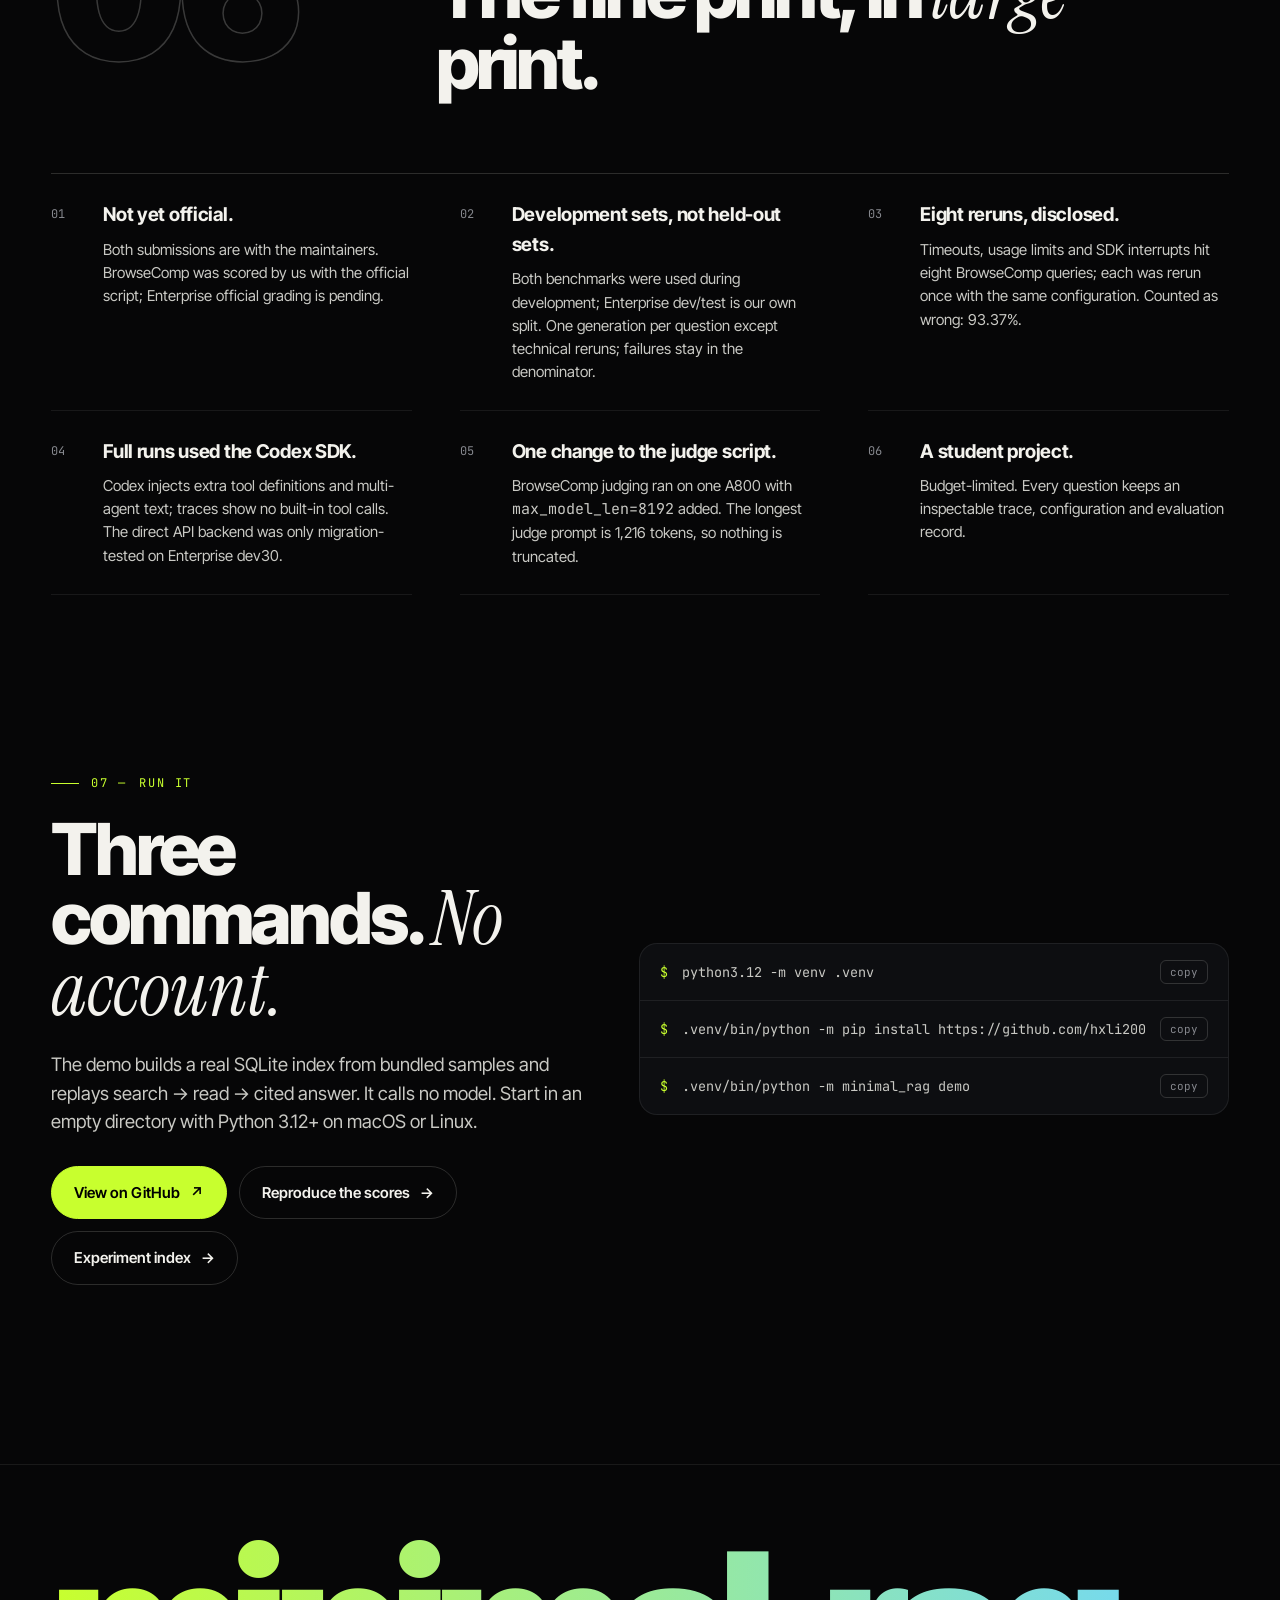
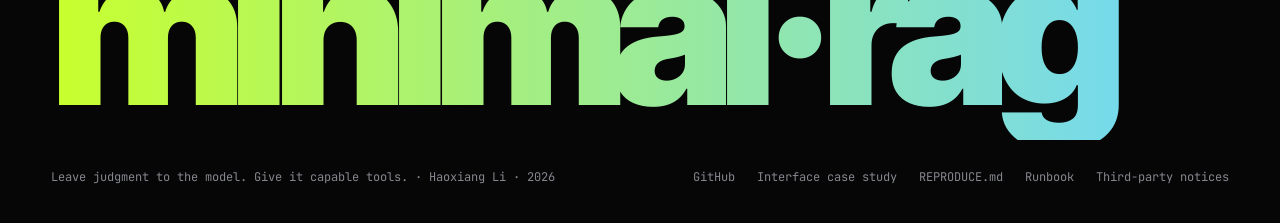
==== commit 65b459b0: "Make the public quick start runnable from an empty directory" ====
--- a/docs/index.html
+++ b/docs/index.html
@@ -716,7 +716,7 @@
     <div>
       <div class="ch-label m">07 — <span class="en">Run it</span><span class="zh">运行</span></div>
       <h2 class="rv"><span class="en">Three commands. <em class="s">No account.</em></span><span class="zh">三条命令，<em class="s">无需账号。</em></span></h2>
-      <p class="lede rv" style="--i:1;margin-top:24px"><span class="en">The demo builds a real SQLite index from bundled samples and replays search → read → cited answer. It calls no model. Python 3.12+.</span><span class="zh">演示用内置样例建立真实 SQLite 索引，回放“检索 → 读取 → 带来源回答”，不调用模型。需要 Python 3.12+。</span></p>
+      <p class="lede rv" style="--i:1;margin-top:24px"><span class="en">The demo builds a real SQLite index from bundled samples and replays search → read → cited answer. It calls no model. Start in an empty directory with Python 3.12+ on macOS or Linux.</span><span class="zh">演示用内置样例建立真实 SQLite 索引，回放“检索 → 读取 → 带来源回答”，不调用模型。在空目录运行以下命令；需要 Python 3.12+，适用于 macOS 或 Linux。</span></p>
       <div class="cta rv" style="--i:2">
         <a class="btn p" href="https://github.com/hxli2005/minimal-rag"><span class="en">View on GitHub</span><span class="zh">在 GitHub 查看</span> ↗</a>
         <a class="btn" href="https://github.com/hxli2005/minimal-rag/blob/main/REPRODUCE.md"><span class="en">Reproduce the scores</span><span class="zh">复现成绩</span> →</a>
@@ -725,7 +725,7 @@
     </div>
     <div class="card cmd dk rv" style="--i:2">
       <div class="row"><code>python3.12 -m venv .venv</code><button class="copy">copy</button></div>
-      <div class="row"><code>.venv/bin/python -m pip install -e .</code><button class="copy">copy</button></div>
+      <div class="row"><code>.venv/bin/python -m pip install https://github.com/hxli2005/minimal-rag/archive/refs/heads/main.zip</code><button class="copy">copy</button></div>
       <div class="row"><code>.venv/bin/python -m minimal_rag demo</code><button class="copy">copy</button></div>
     </div>
   </div>
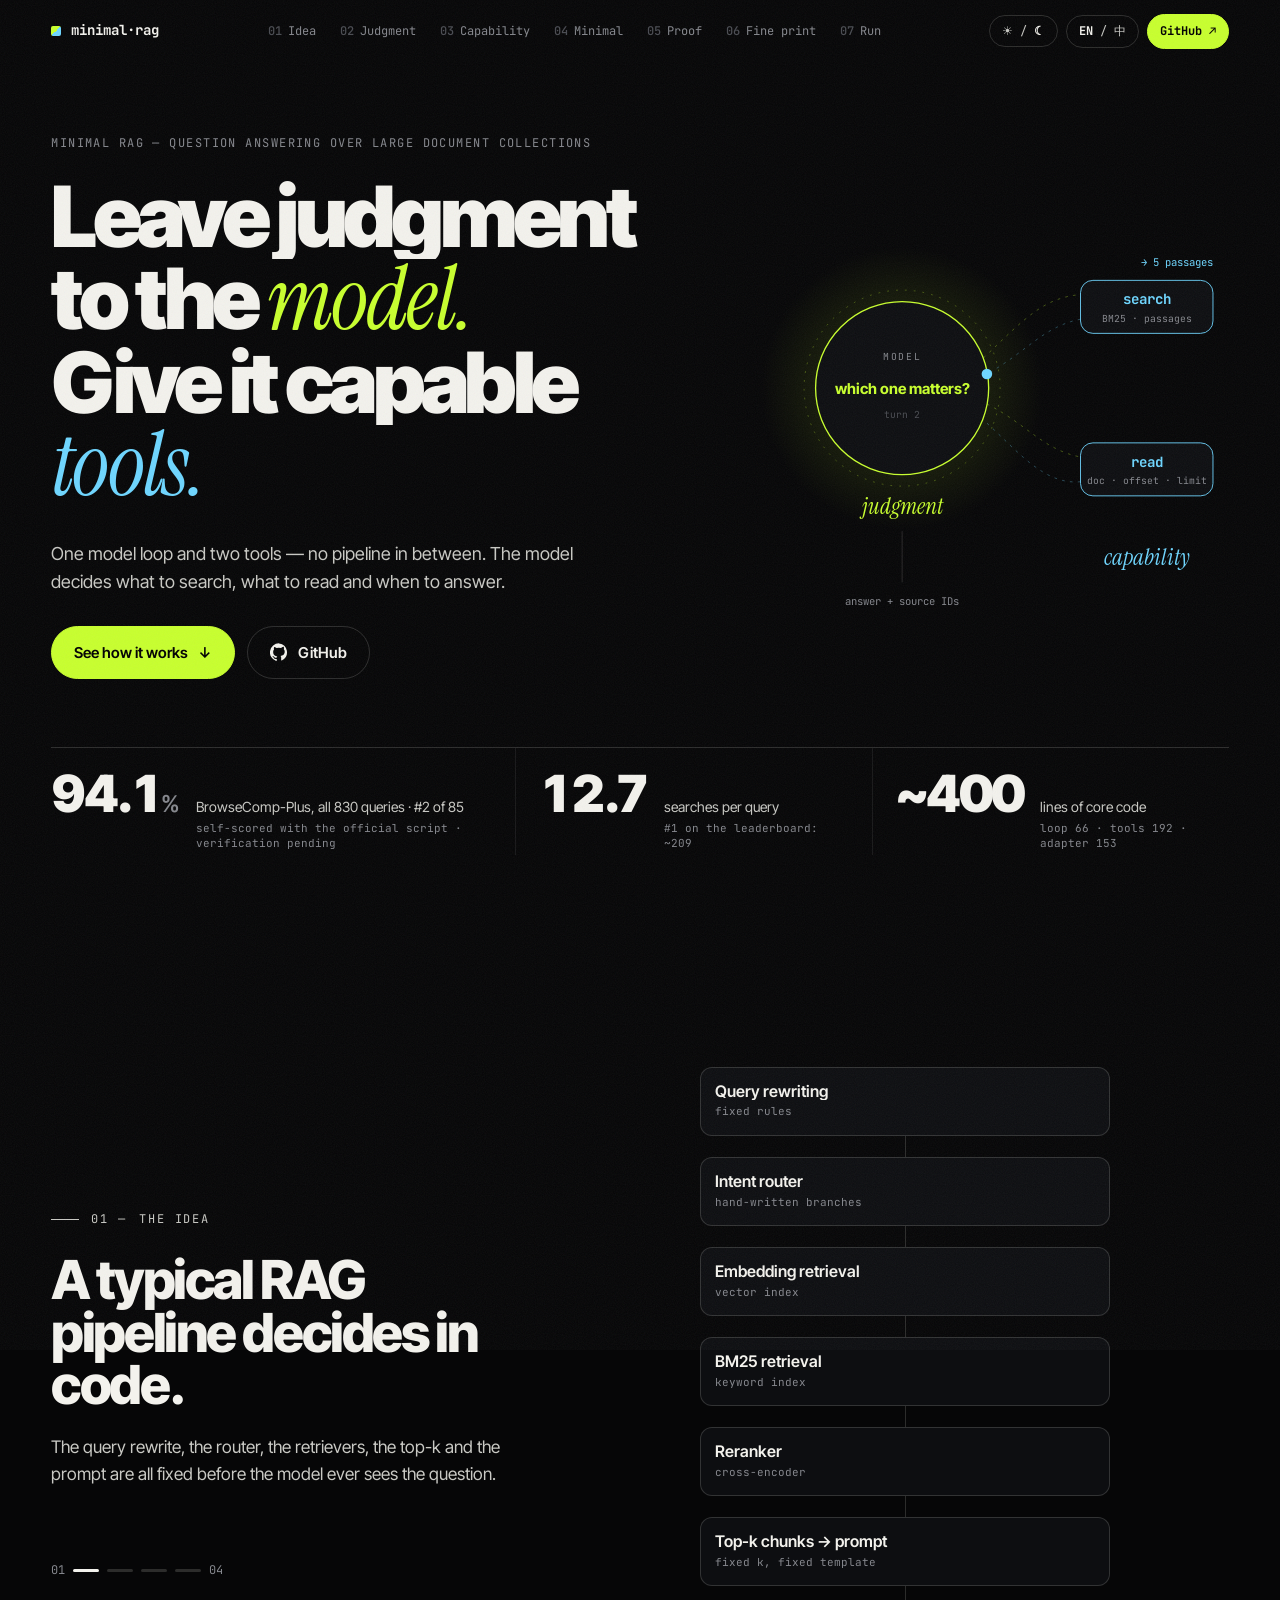
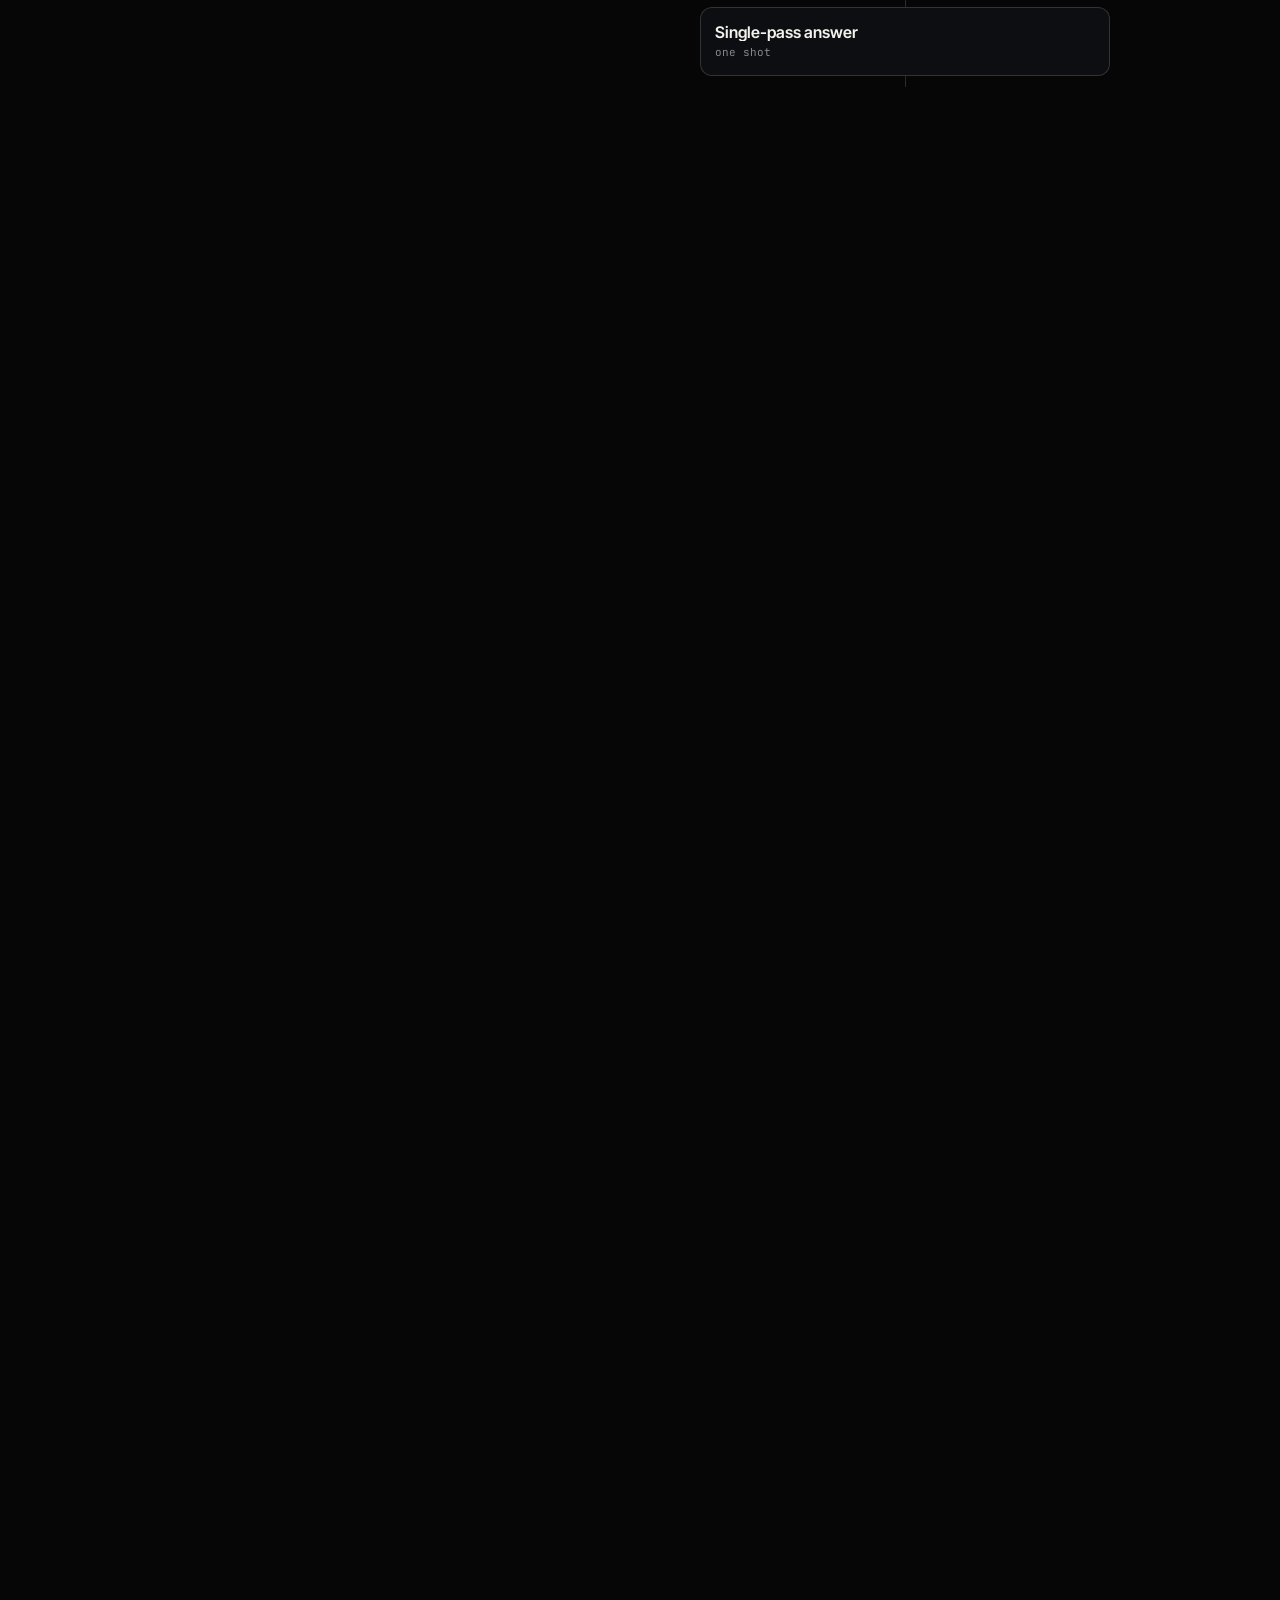
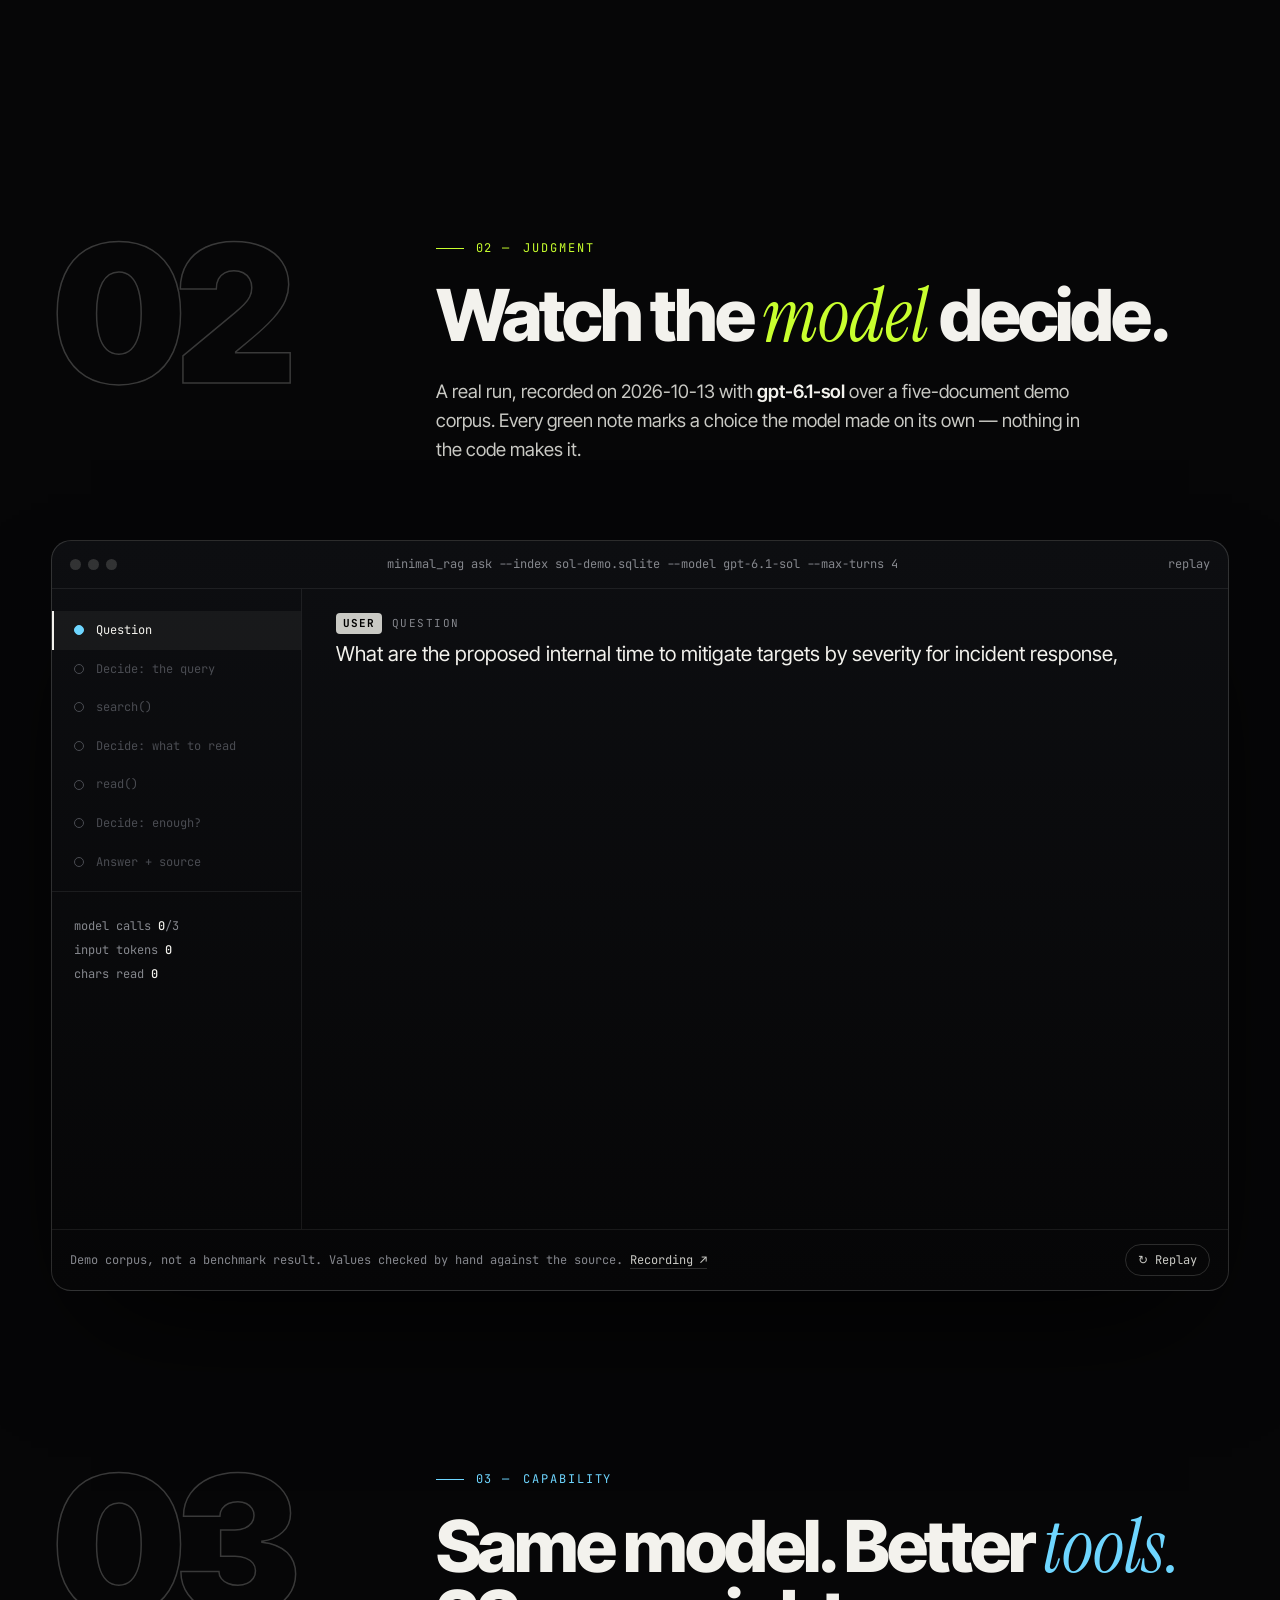
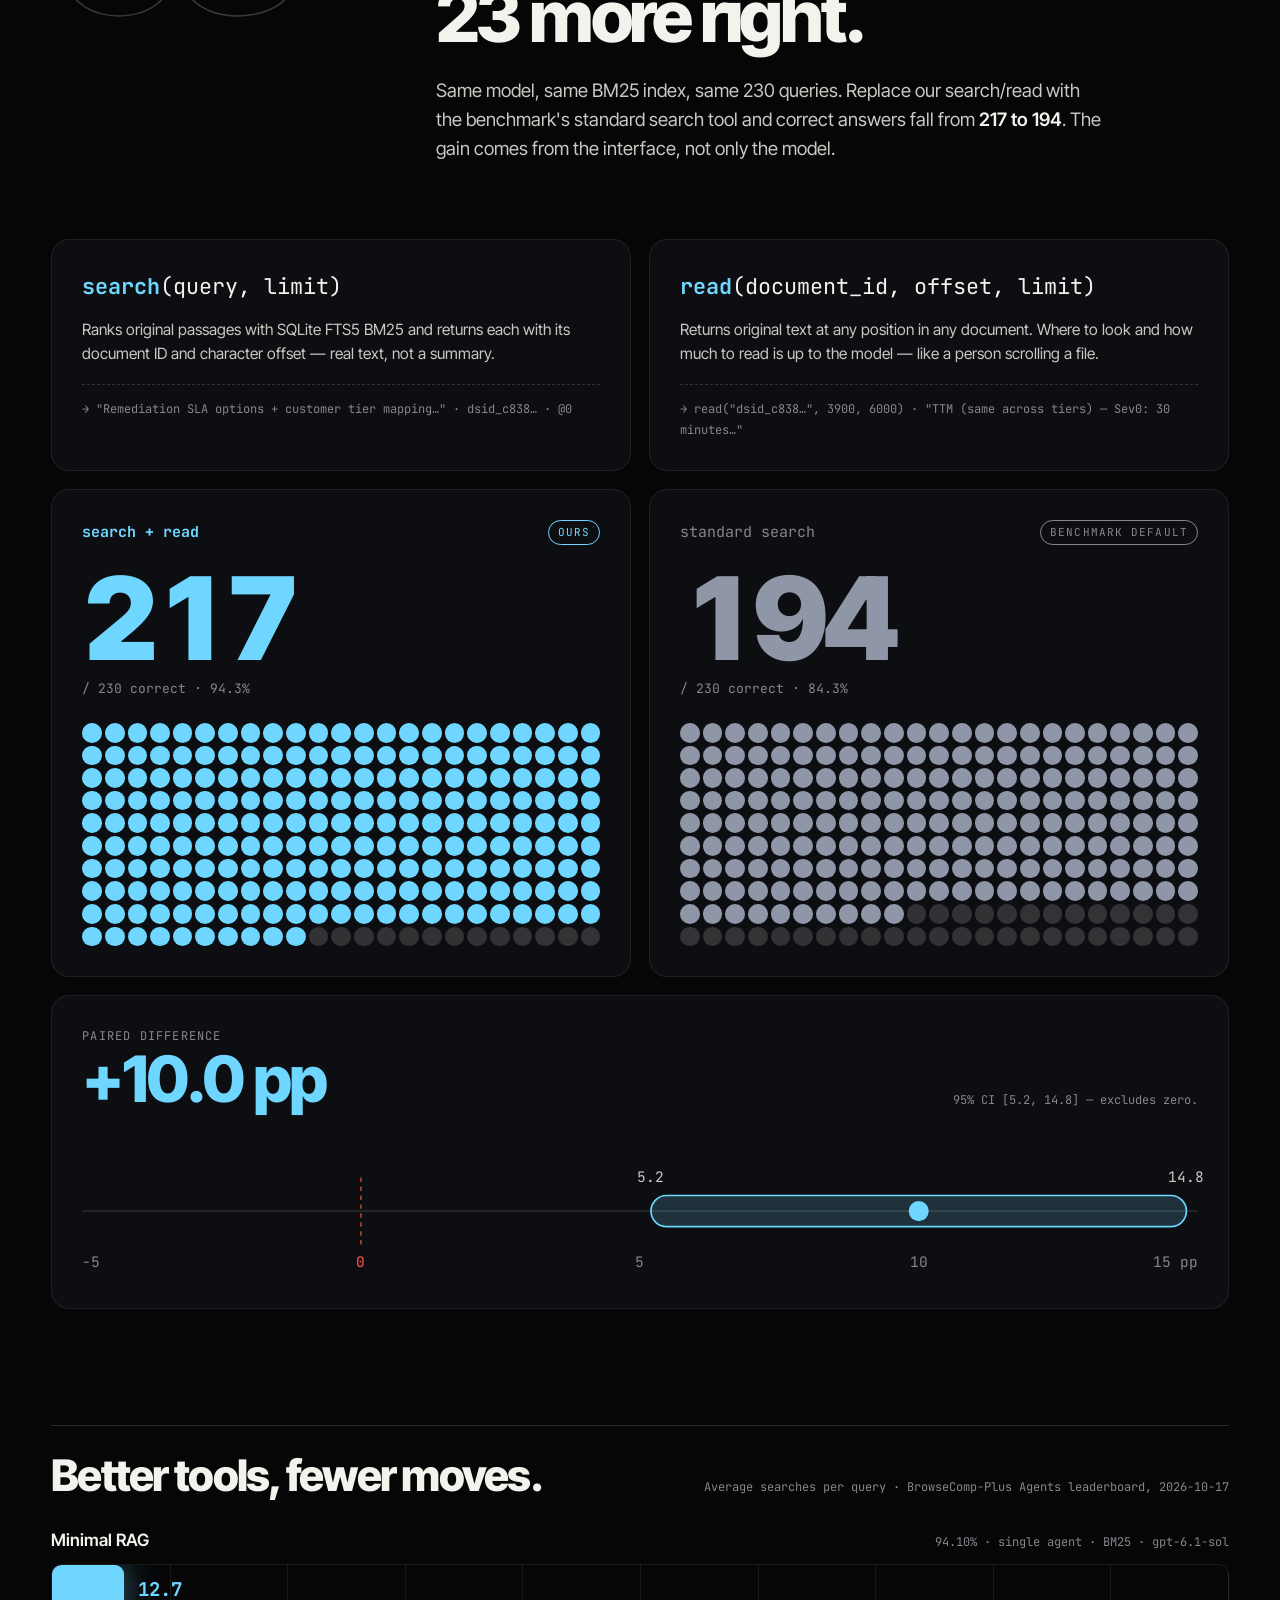
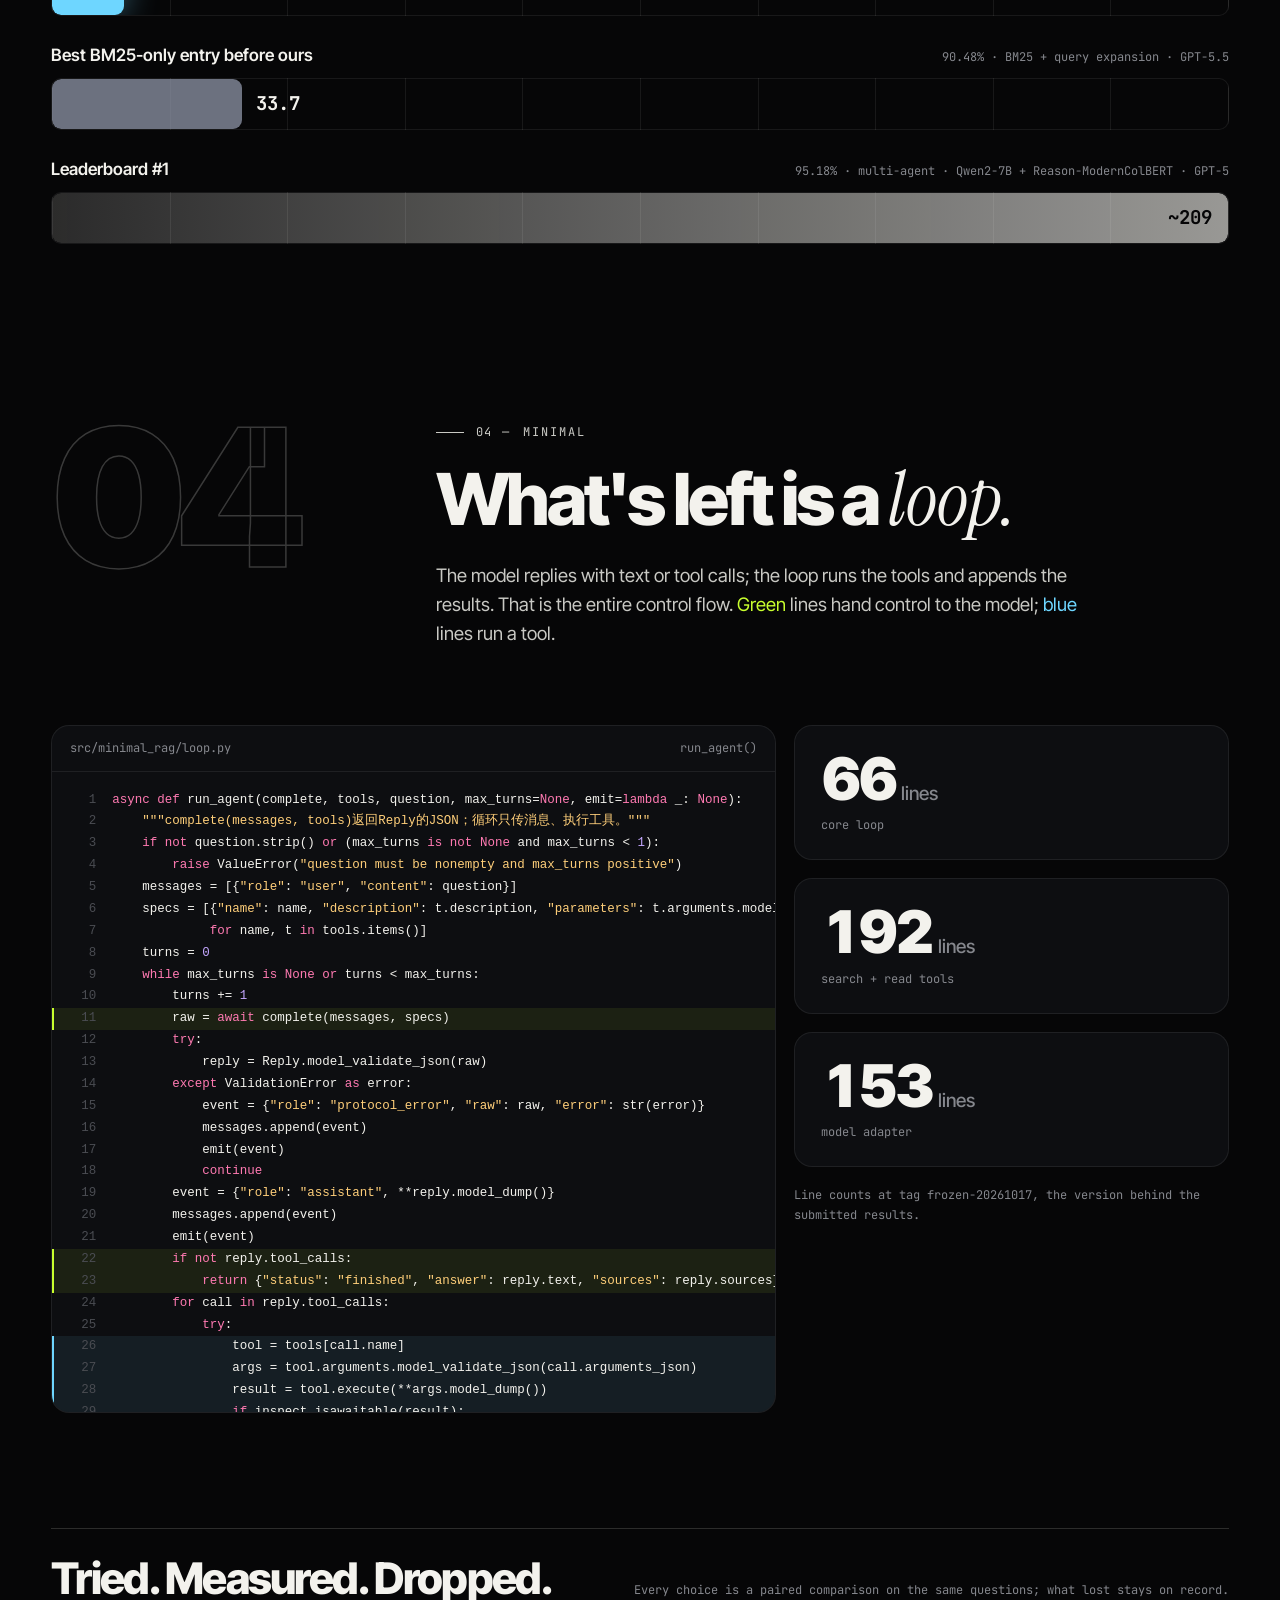
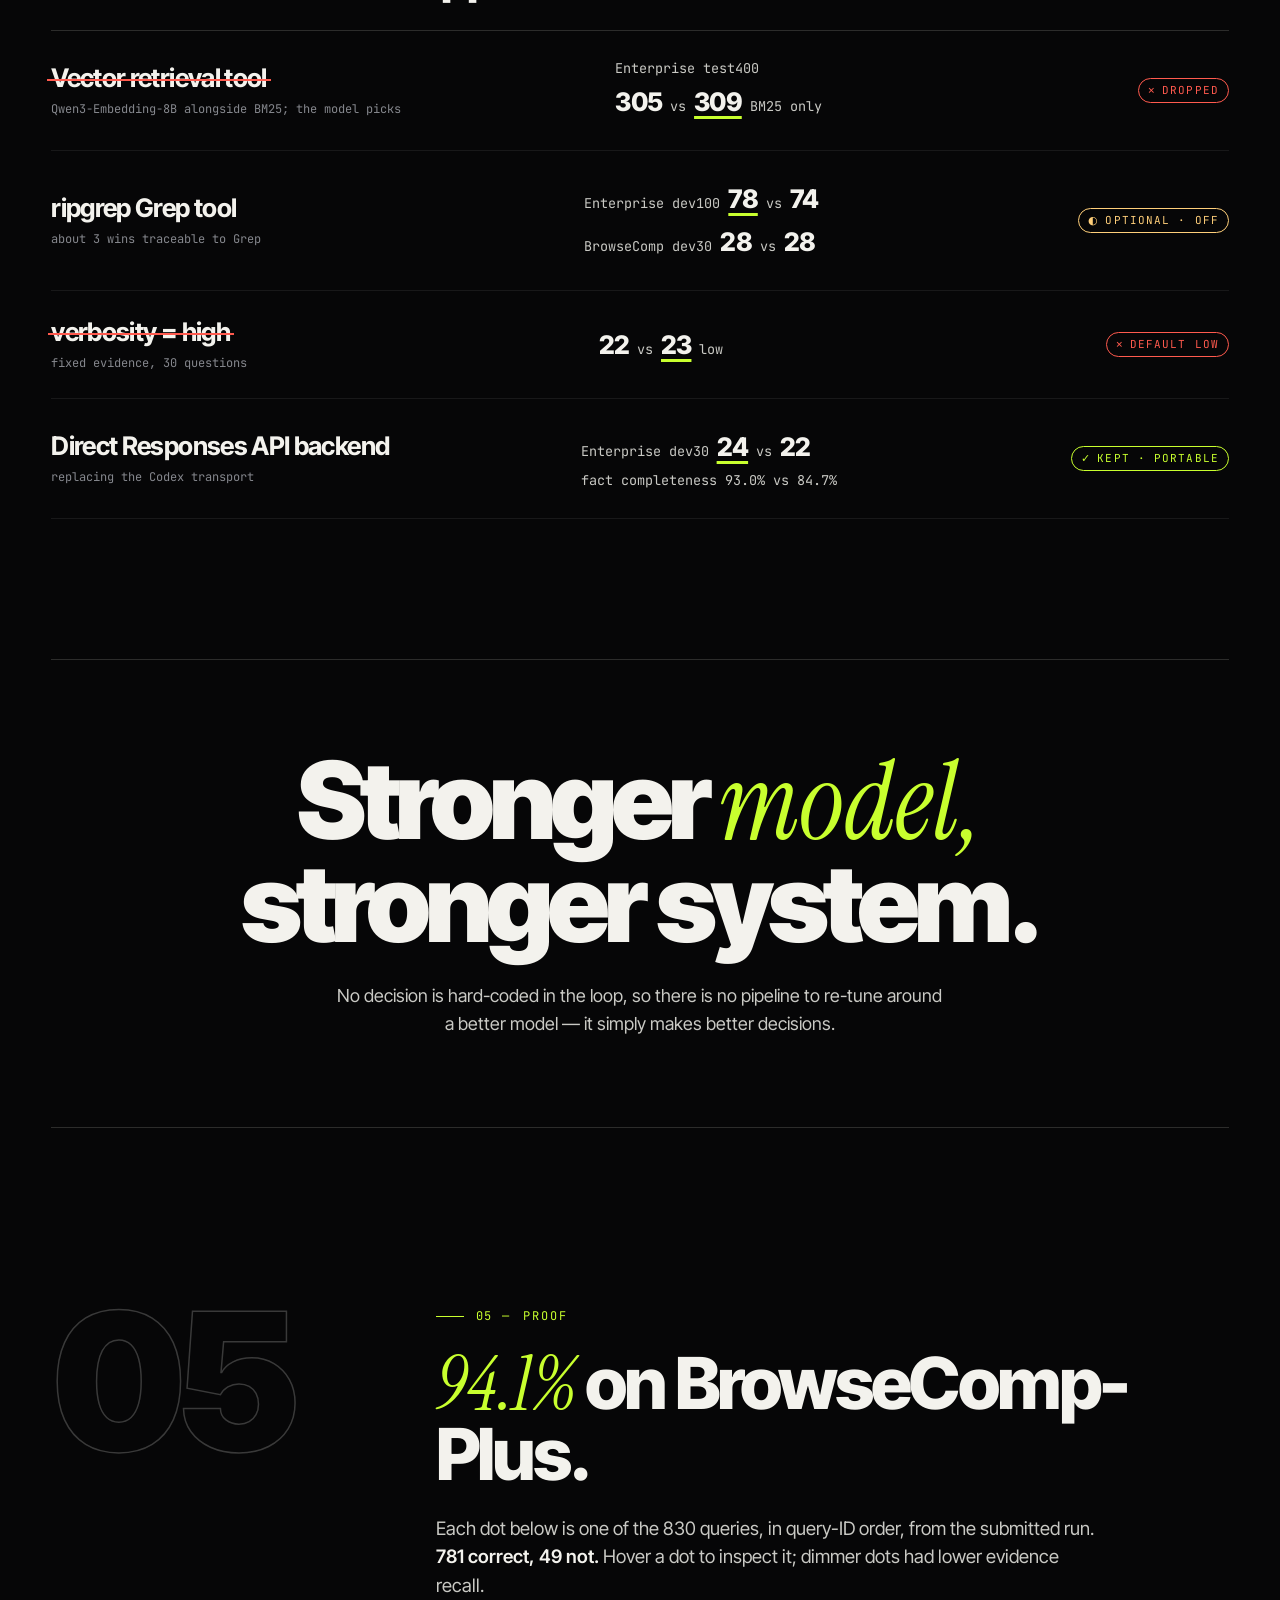
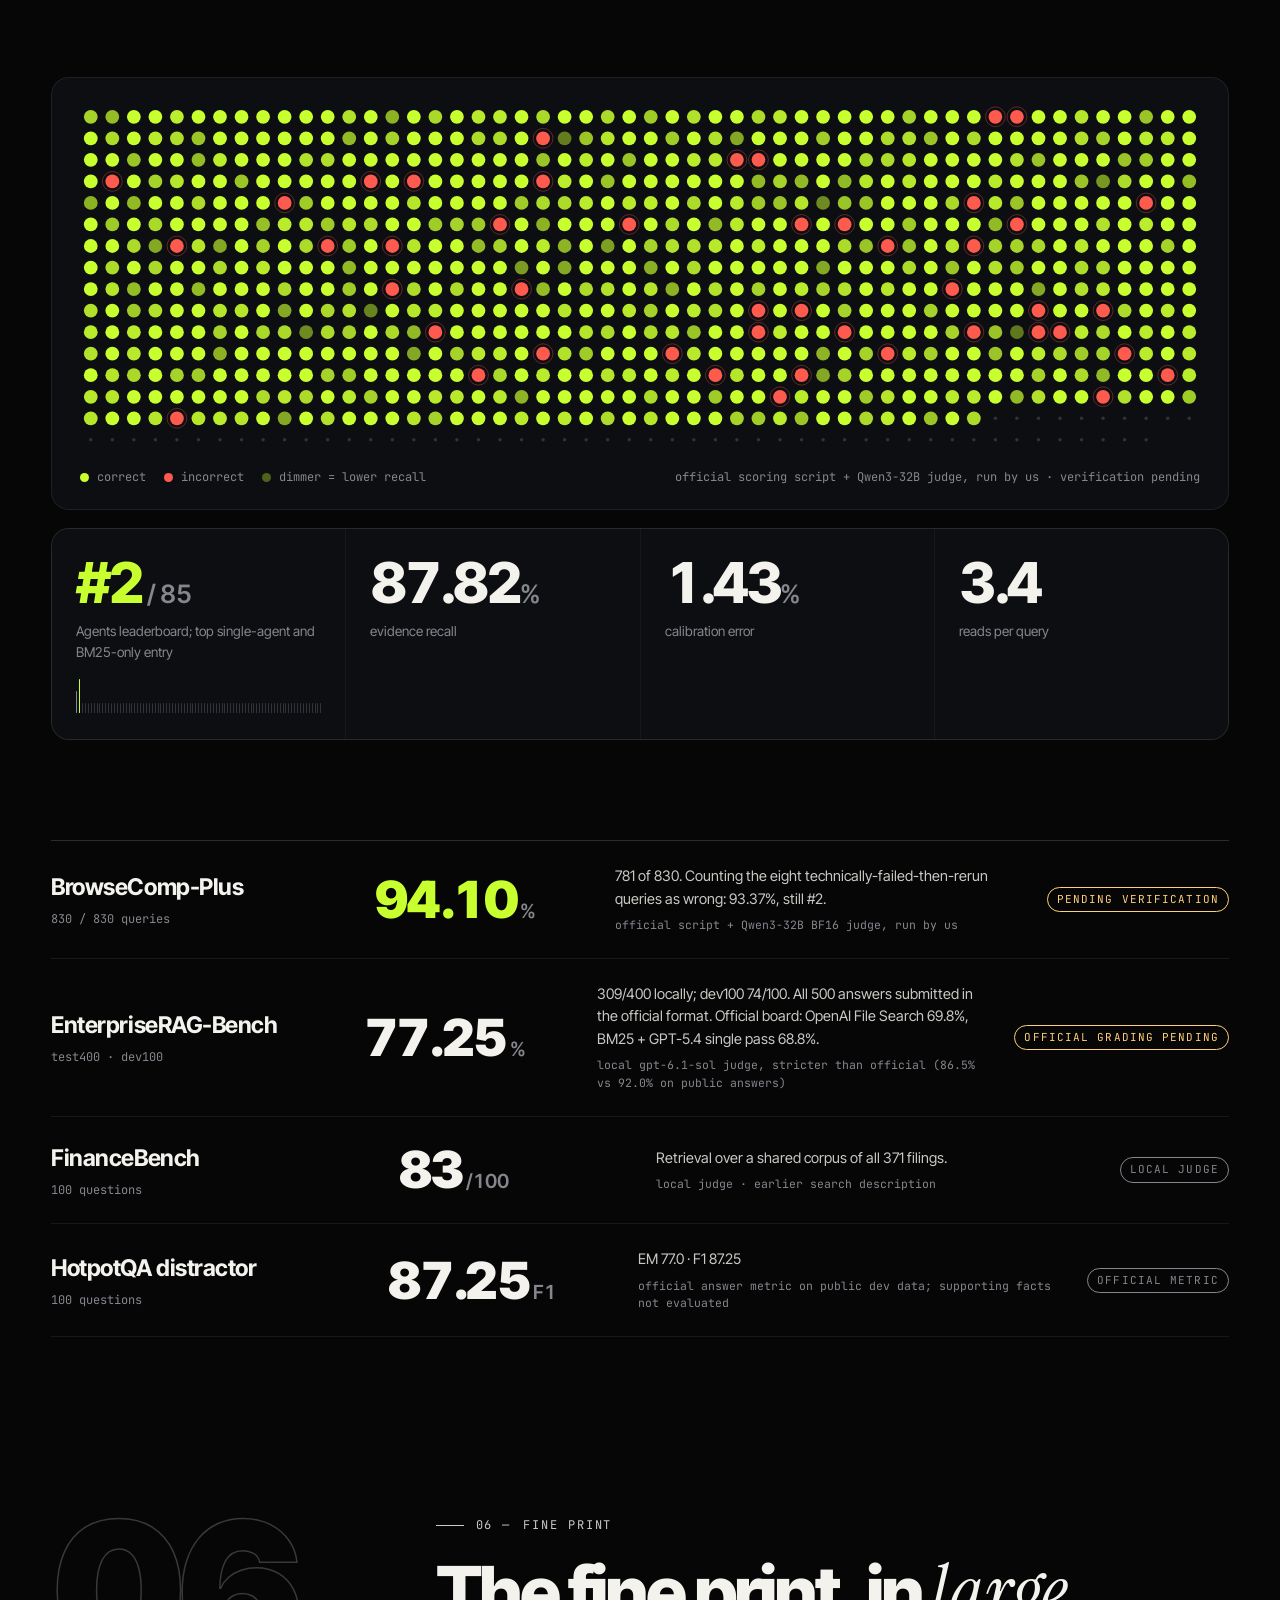
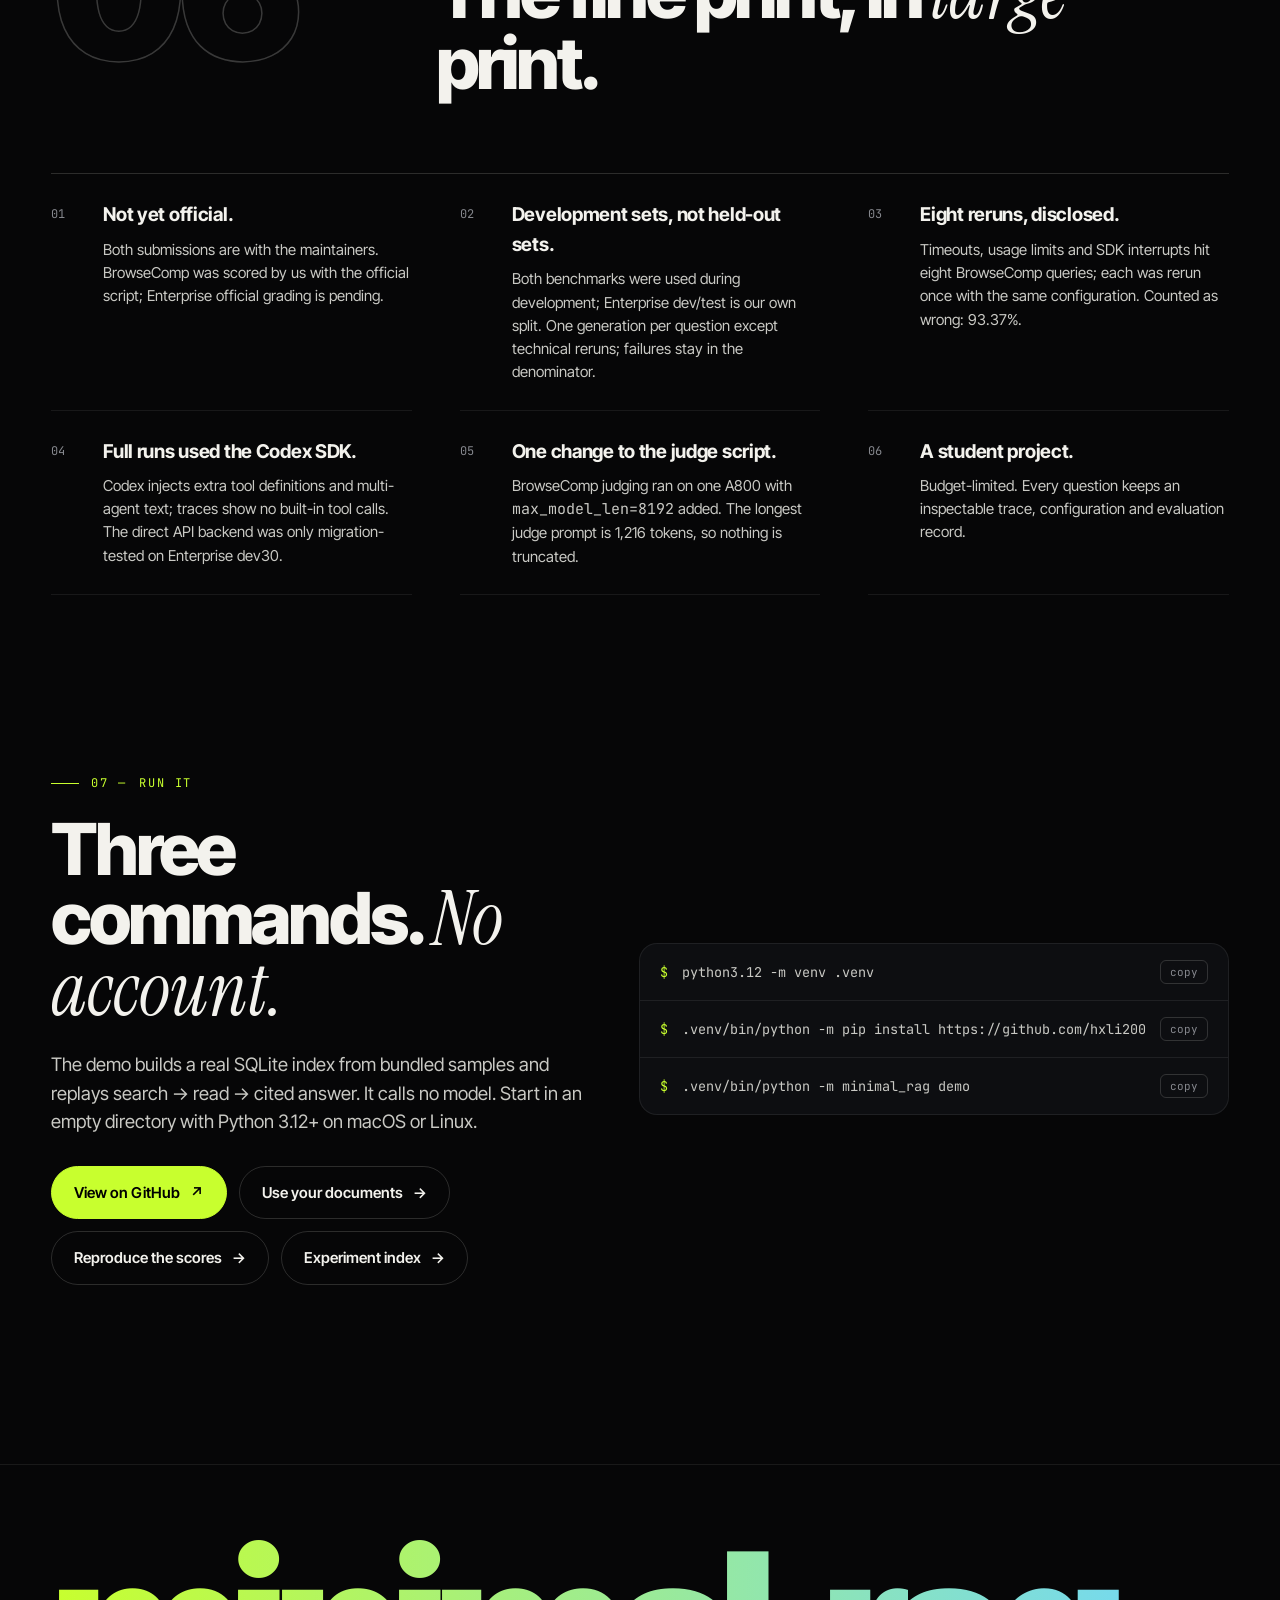
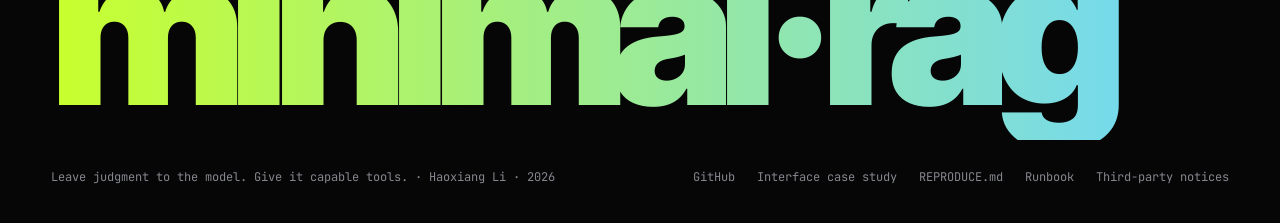
==== commit 689c0ccc: "Add an own-document quick start and direct website entry" ====
--- a/docs/index.html
+++ b/docs/index.html
@@ -719,6 +719,7 @@
       <p class="lede rv" style="--i:1;margin-top:24px"><span class="en">The demo builds a real SQLite index from bundled samples and replays search → read → cited answer. It calls no model. Start in an empty directory with Python 3.12+ on macOS or Linux.</span><span class="zh">演示用内置样例建立真实 SQLite 索引，回放“检索 → 读取 → 带来源回答”，不调用模型。在空目录运行以下命令；需要 Python 3.12+，适用于 macOS 或 Linux。</span></p>
       <div class="cta rv" style="--i:2">
         <a class="btn p" href="https://github.com/hxli2005/minimal-rag"><span class="en">View on GitHub</span><span class="zh">在 GitHub 查看</span> ↗</a>
+        <a class="btn" href="https://github.com/hxli2005/minimal-rag/blob/main/docs/quickstart.md"><span class="en">Use your documents</span><span class="zh">用自己的资料提问</span> →</a>
         <a class="btn" href="https://github.com/hxli2005/minimal-rag/blob/main/REPRODUCE.md"><span class="en">Reproduce the scores</span><span class="zh">复现成绩</span> →</a>
         <a class="btn" href="https://github.com/hxli2005/minimal-rag/blob/main/experiments/README.md"><span class="en">Experiment index</span><span class="zh">实验索引</span> →</a>
       </div>
